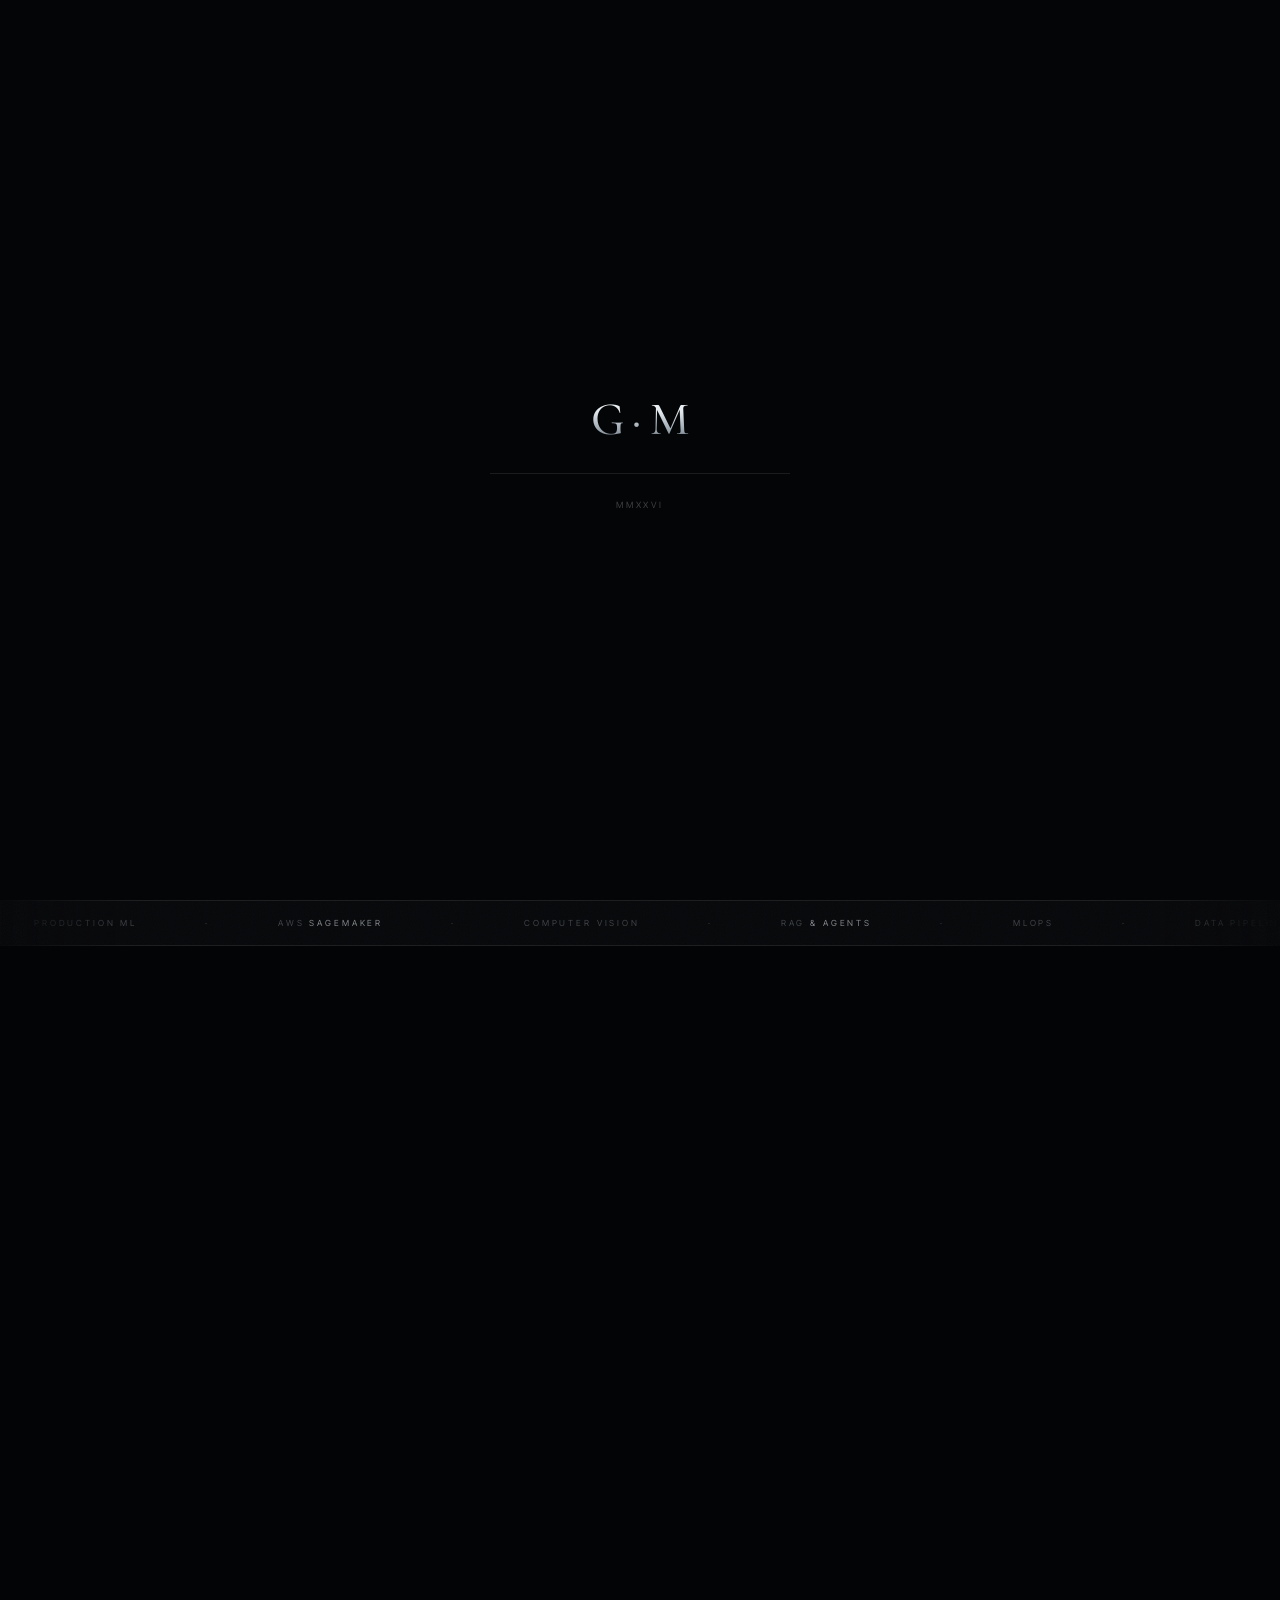
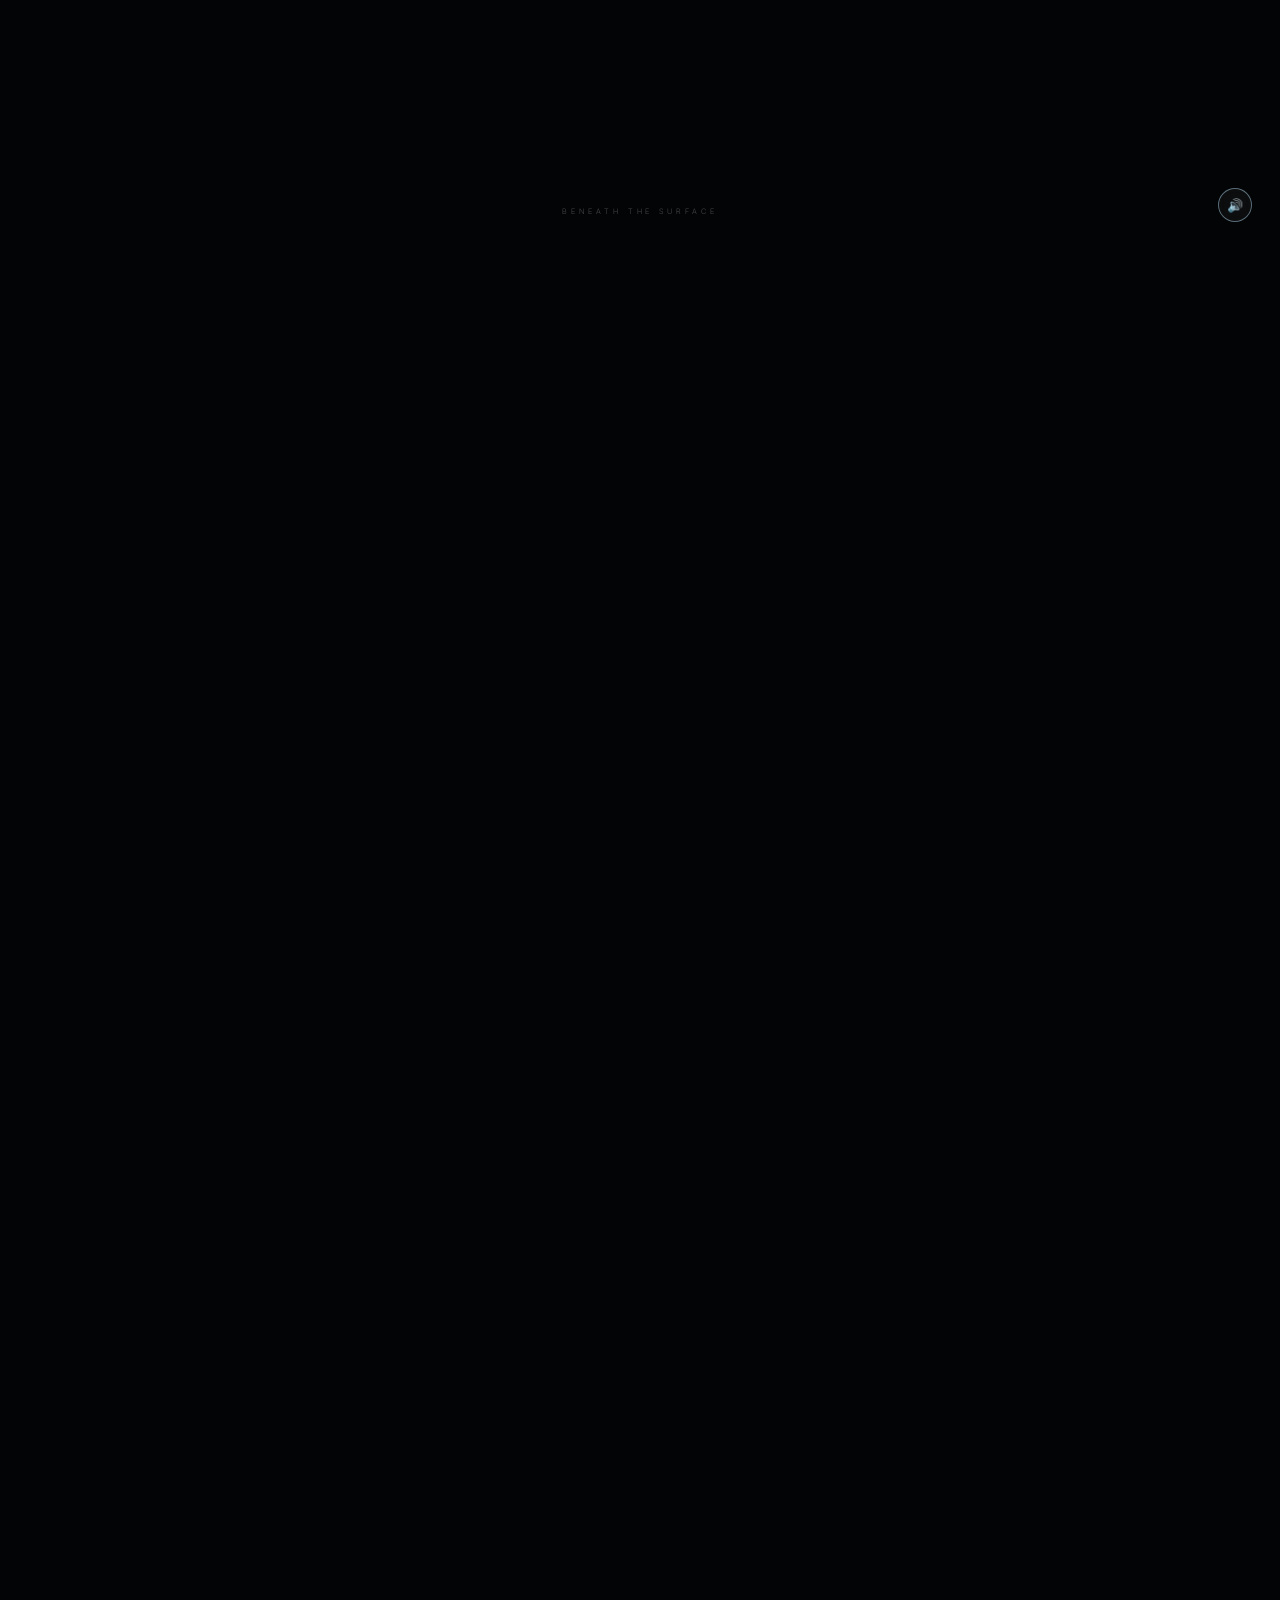
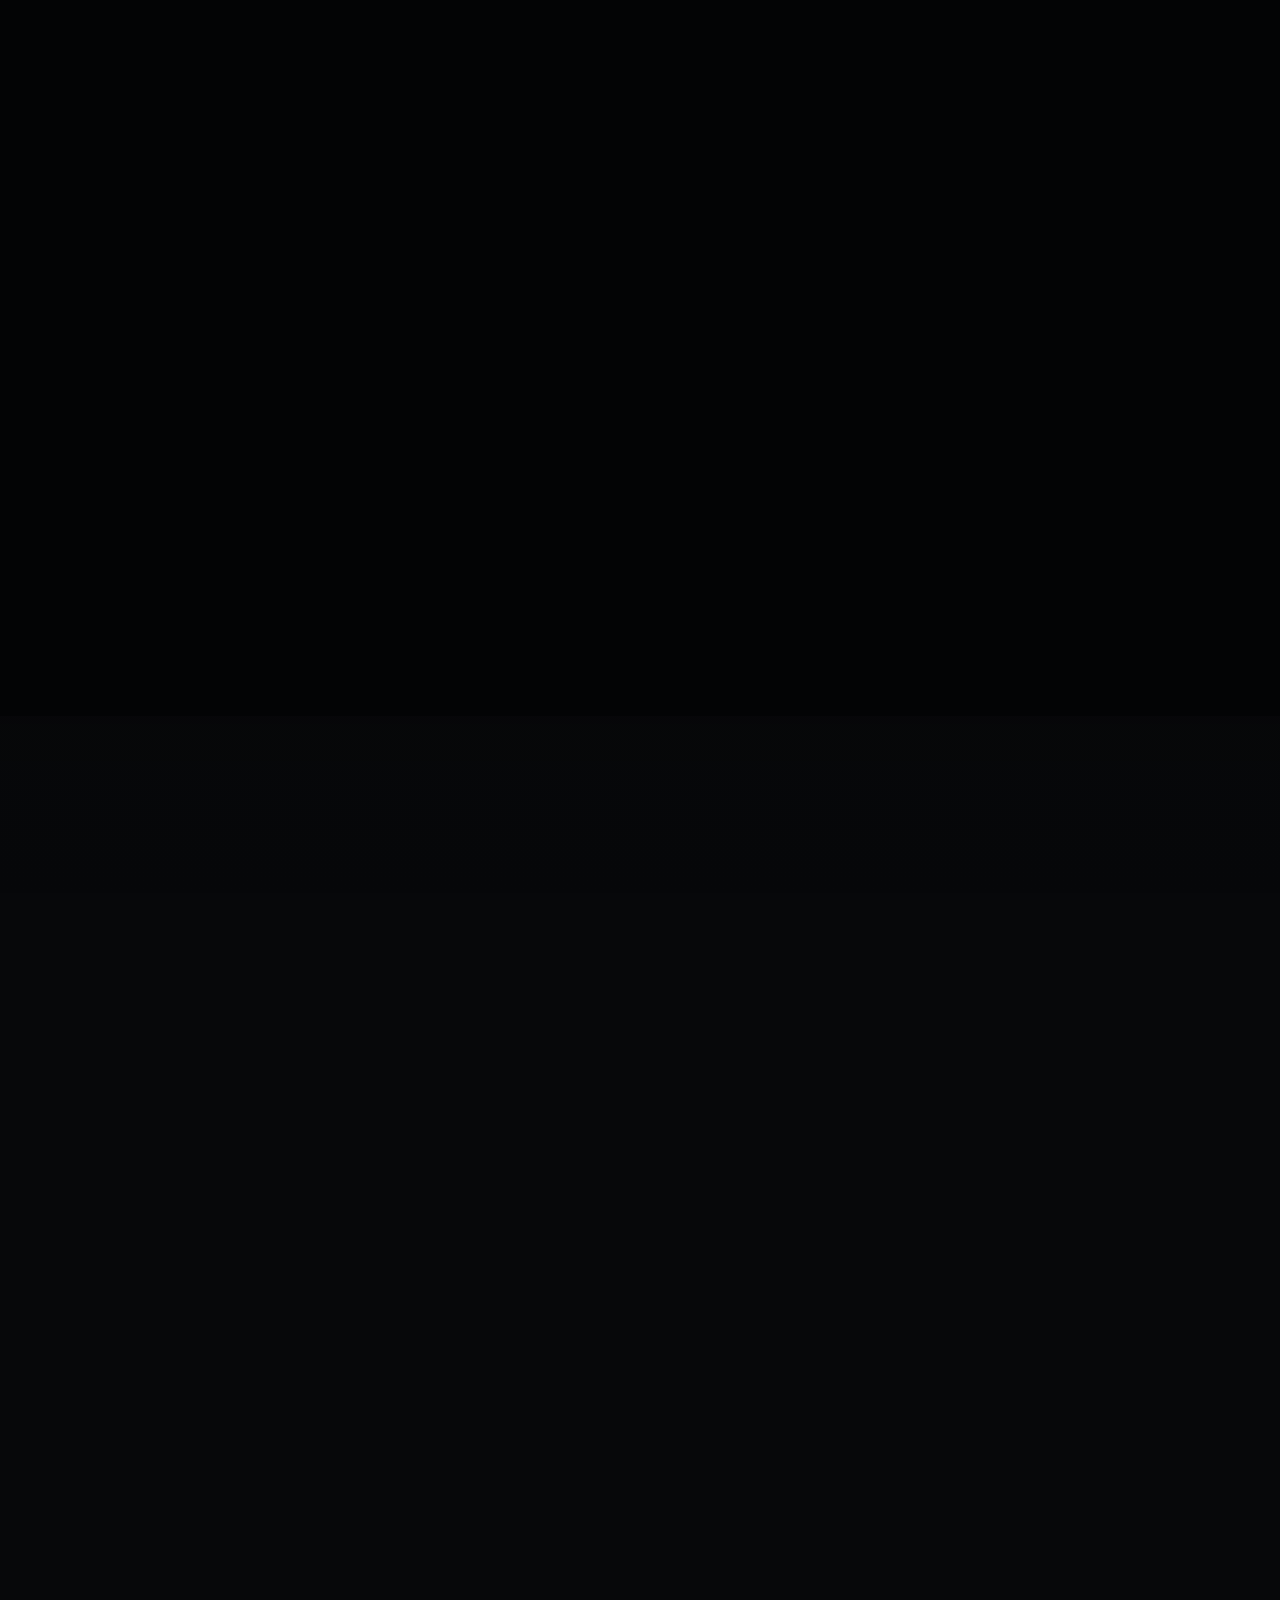
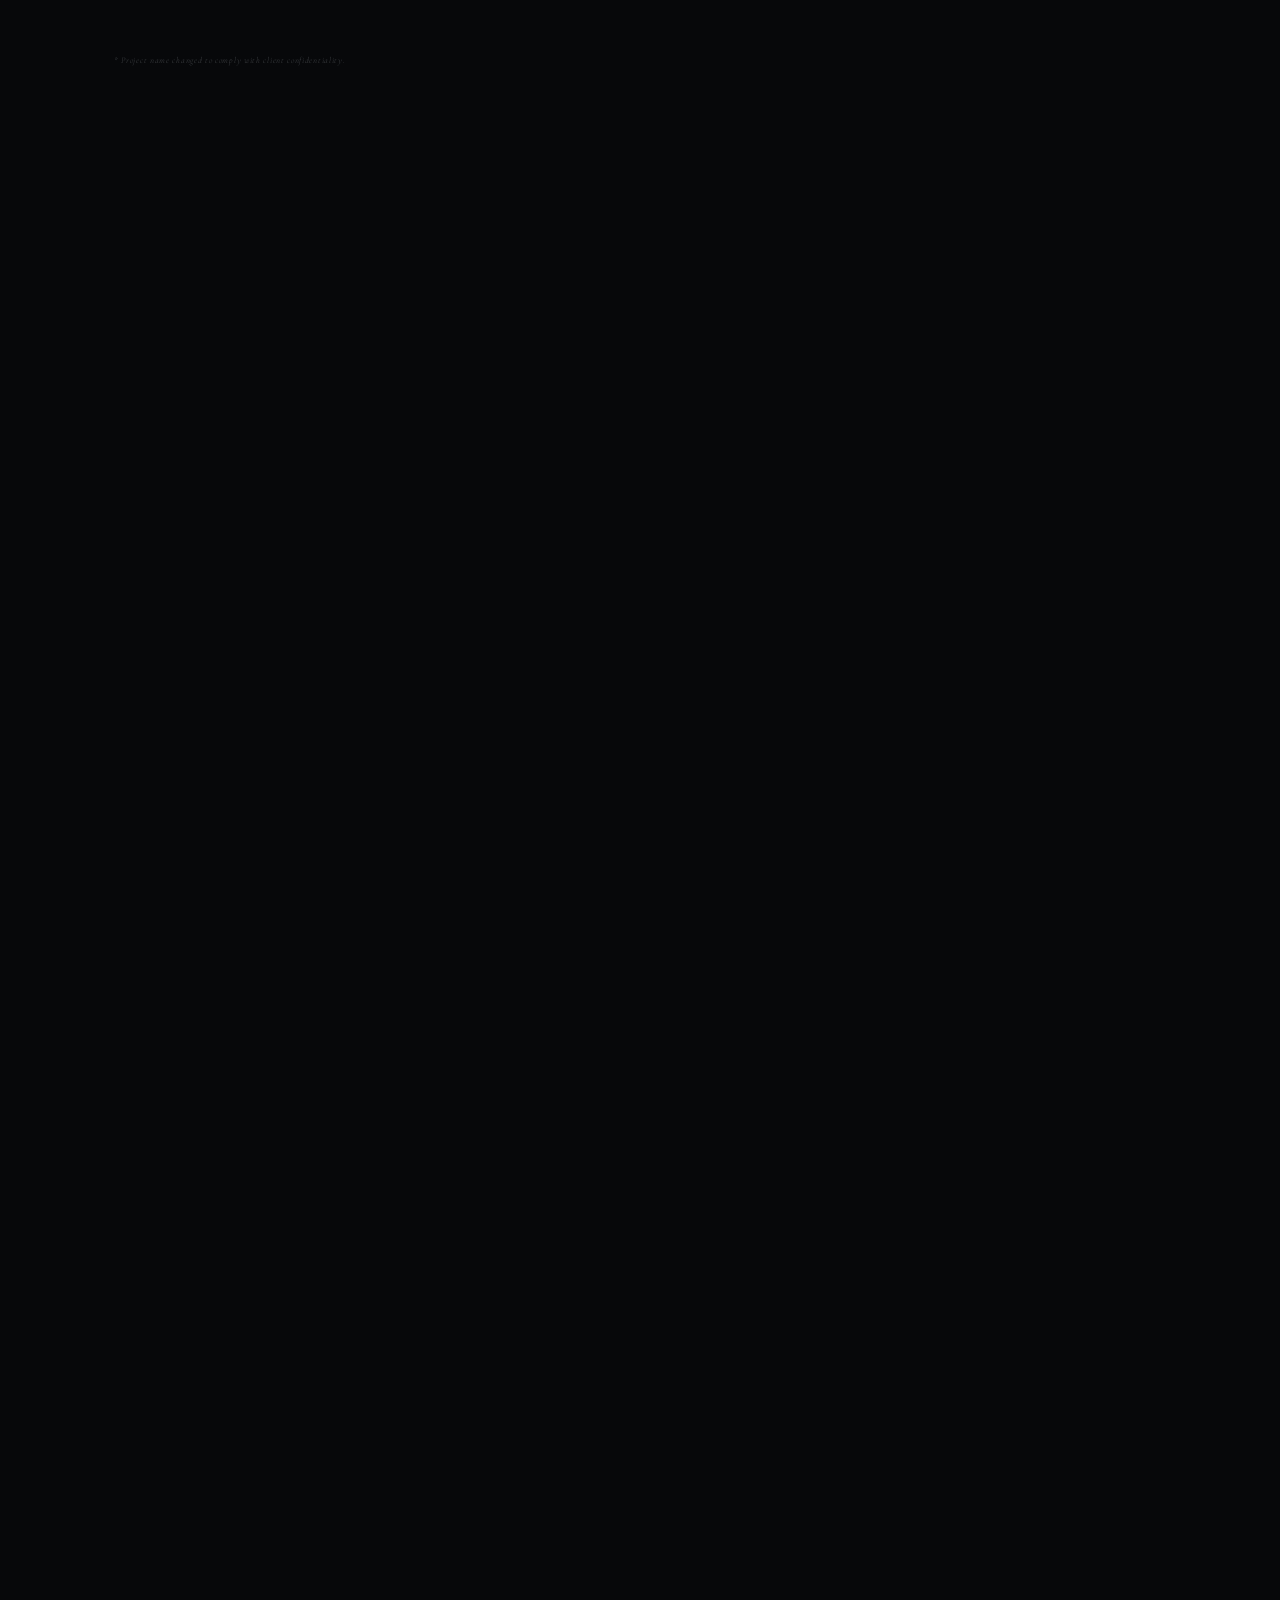
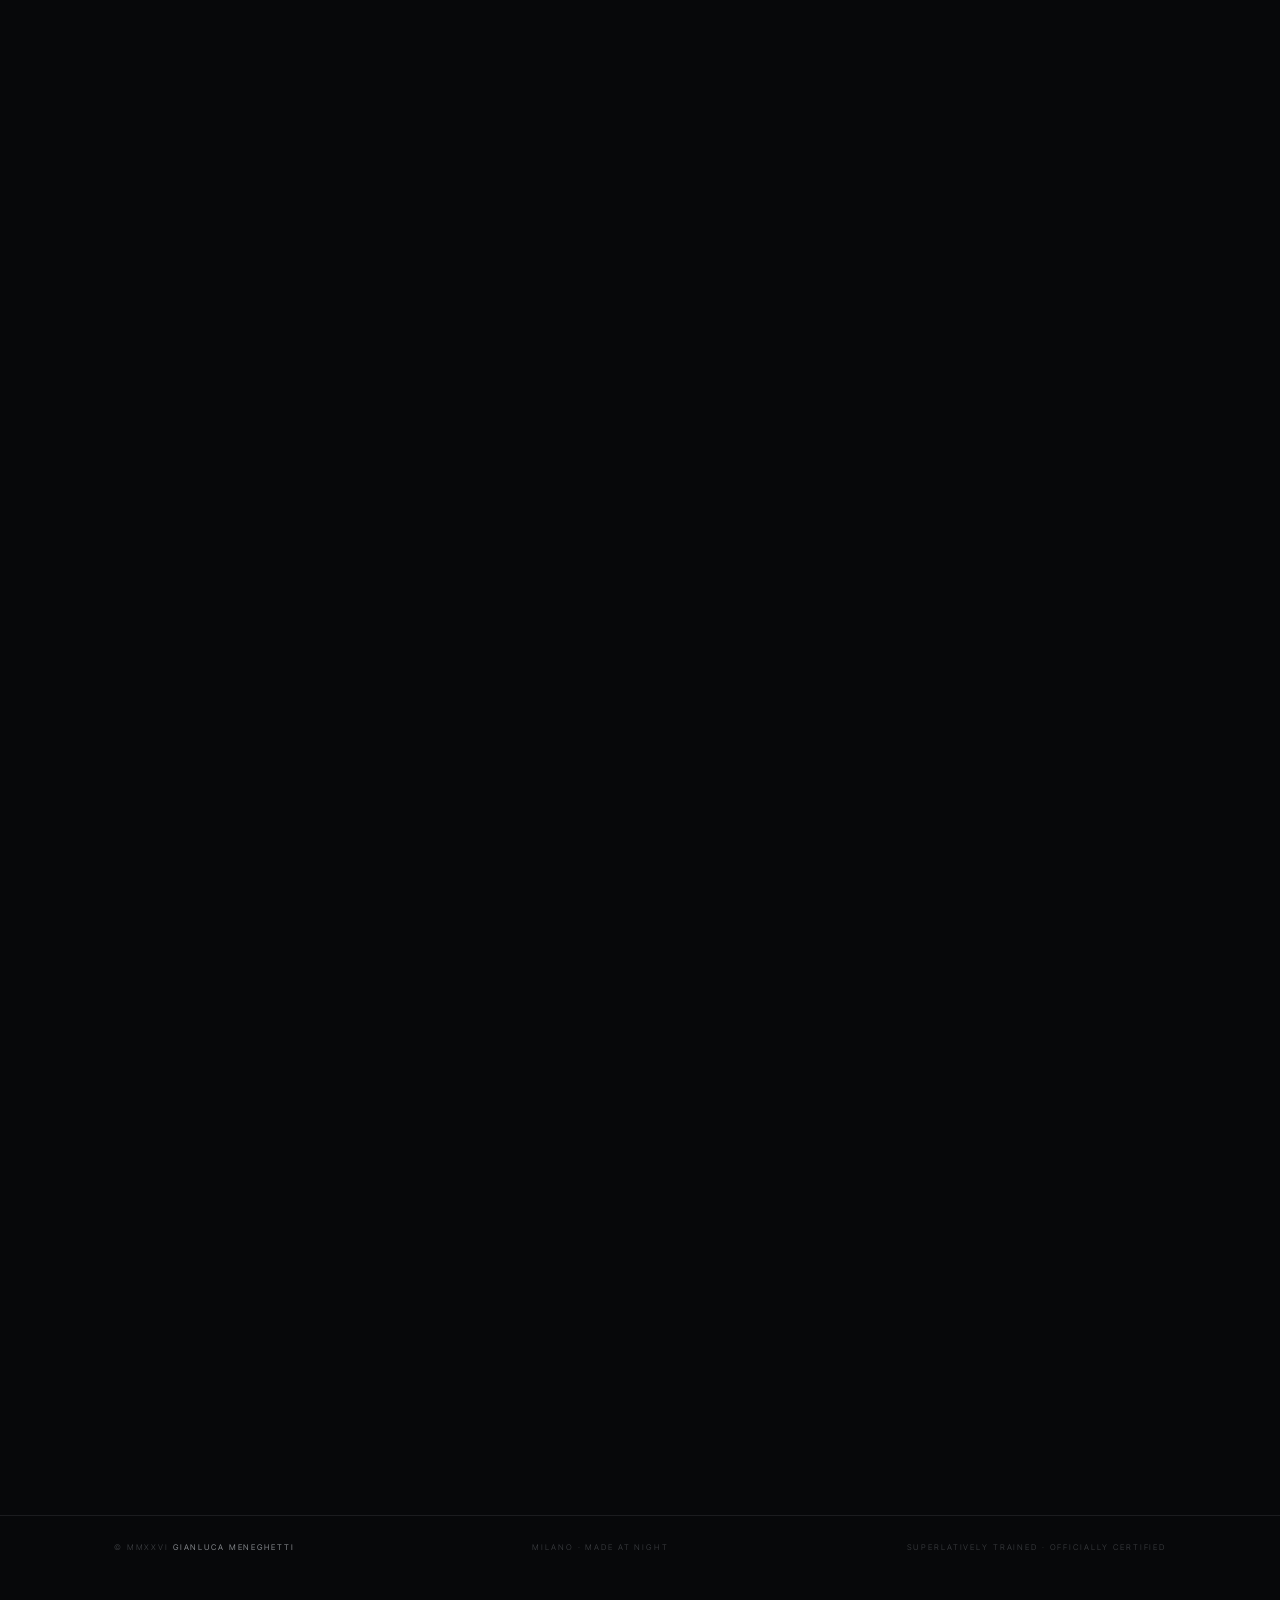
==== index.html @ 36a7de06 "Vault/watch: stop forcing full-reveal + no-drag under reduced-motion Root cause of the frozen watch:" ====
<!DOCTYPE html>
<html lang="en">
<head>
<meta charset="UTF-8">
<meta name="viewport" content="width=device-width, initial-scale=1.0">
<title>Gianluca Meneghetti · ML Engineer</title>
<meta name="description" content="Gianluca Meneghetti · Machine Learning Engineer, Milano. Production ML systems, MLOps, AWS. Driven by hard problems.">
<meta property="og:title" content="Gianluca Meneghetti · ML Engineer">
<meta property="og:description" content="Production ML systems, end-to-end. Driven by hard problems.">
<meta property="og:type" content="website">
<meta property="og:image" content="hero-alps.jpg">
<meta name="theme-color" content="#07080a">
<link rel="icon" href="data:image/svg+xml,%3Csvg xmlns='http://www.w3.org/2000/svg' viewBox='0 0 64 64'%3E%3Crect width='64' height='64' rx='14' fill='%2307080a'/%3E%3Ctext x='32' y='43' font-family='Georgia,serif' font-size='27' font-weight='600' fill='%23dfe6ec' text-anchor='middle'%3EGM%3C/text%3E%3C/svg%3E">
<link rel="preload" as="image" href="hero-alps.jpg">
<link rel="preconnect" href="https://fonts.googleapis.com">
<link rel="preconnect" href="https://fonts.gstatic.com" crossorigin>
<link href="https://fonts.googleapis.com/css2?family=Cormorant+Garamond:ital,wght@0,400;0,500;0,600;1,400;1,500&family=Marcellus&family=Inter+Tight:wght@200;300;400;500&display=swap" rel="stylesheet">
<style>
  /* ============================================================
     G·M · v5 WAYNE · private-catalogue monochrome
     black · grey ceramic · steel (the GRNR palette)
  ============================================================ */
  :root{
    --bg:#07080a;
    --ink:#040506;
    --text:#eef1f3;
    --dim:rgba(226,232,238,.56);
    --faint:rgba(226,232,238,.26);
    --gmt:#c6d0d8;                        /* polished steel · the one accent */
    --border:rgba(226,234,240,.09);
    --border-hi:rgba(226,234,240,.22);
    --glass:rgba(13,15,18,.5);
    --serif:'Cormorant Garamond',Georgia,serif;
    --disp:'Marcellus','Cormorant Garamond',Georgia,serif;
    --sans:'Inter Tight','Inter',system-ui,sans-serif;
    --ease:cubic-bezier(.16,1,.3,1);
  }
  *{margin:0;padding:0;box-sizing:border-box;}
  html{scroll-behavior:smooth;font-size:clamp(15px,1.04vw,17px);
    scrollbar-color:#1e2228 #07080a;scrollbar-width:thin;}
  ::-webkit-scrollbar{width:10px;}
  ::-webkit-scrollbar-track{background:#07080a;}
  ::-webkit-scrollbar-thumb{background:#1e2228;border-radius:5px;border:2px solid #07080a;}
  ::-webkit-scrollbar-thumb:hover{background:#2c333b;}
  html,body{background:var(--bg);color:var(--text);}
  body{font-family:var(--sans);font-weight:300;overflow-x:hidden;-webkit-font-smoothing:antialiased;}
  ::selection{background:rgba(198,208,216,.82);color:#05070a;}
  a{color:inherit;}
  img{max-width:100%;}

  /* engraved steel text · the signature finish */
  .steel{background:linear-gradient(180deg,#ffffff 0%,#dfe6ec 38%,#88939d 78%,#c6d0d8 100%);
    -webkit-background-clip:text;background-clip:text;color:transparent;}

  .lbl{font-size:.58rem;font-weight:400;letter-spacing:.32em;text-transform:uppercase;}

  /* ---------- fixed atmosphere ---------- */
  #vignette{position:fixed;inset:0;z-index:1;pointer-events:none;
    background:radial-gradient(ellipse at 50% 36%, transparent 52%, rgba(0,1,2,.55) 100%);}
  #grain{position:fixed;inset:-50%;width:200%;height:200%;z-index:2;pointer-events:none;opacity:.032;
    background-image:url("data:image/svg+xml,%3Csvg xmlns='http://www.w3.org/2000/svg' width='128' height='128'%3E%3Cfilter id='n'%3E%3CfeTurbulence type='fractalNoise' baseFrequency='0.9' numOctaves='2'/%3E%3C/filter%3E%3Crect width='128' height='128' filter='url(%23n)'/%3E%3C/svg%3E");
    animation:grain 900ms steps(3) infinite;}
  @keyframes grain{0%{transform:translate(0,0)}33%{transform:translate(-2%,1%)}66%{transform:translate(1%,-2%)}100%{transform:translate(0,0)}}
  main{position:relative;z-index:3;}

  /* ---------- loader ---------- */
  #loader{position:fixed;inset:0;z-index:100;background:var(--ink);display:flex;flex-direction:column;
    align-items:center;justify-content:center;gap:26px;transition:opacity 1.1s ease,visibility 1.1s;}
  #loader.done{opacity:0;visibility:hidden;}
  #loader .mono{font-family:var(--serif);font-weight:500;font-size:3.1rem;letter-spacing:.18em;text-indent:.18em;}
  #loader .bar{width:min(300px,58vw);height:1px;background:rgba(226,234,240,.1);}
  #loader .bar i{display:block;height:100%;width:0%;background:linear-gradient(90deg,#fff,#88939d);transition:width .12s linear;}
  #loader .sub{color:var(--faint);}

  /* ---------- progress hairline · minute-track like a bezel ---------- */
  #prog-rail{position:fixed;top:0;left:0;right:0;height:2px;z-index:60;background:rgba(255,255,255,.045);}
  #prog{position:absolute;top:0;left:0;height:100%;width:0%;
    background:linear-gradient(90deg,#fff,#98a4ae);}
  #prog-ticks{position:absolute;inset:0;pointer-events:none;}
  #prog-ticks i{position:absolute;top:0;width:1px;height:6px;background:rgba(226,234,240,.4);}
  #prog-hit{position:fixed;top:0;left:0;right:0;height:14px;z-index:61;cursor:pointer;}
  #prog-tip{position:fixed;top:12px;left:0;transform:translateX(-50%);z-index:61;
    font-size:.5rem;letter-spacing:.2em;text-transform:uppercase;color:var(--dim);
    background:rgba(6,7,9,.9);border:1px solid var(--border-hi);padding:5px 10px;
    pointer-events:none;opacity:0;white-space:nowrap;transition:opacity .2s;}
  #prog-tip.show{opacity:1;}

  /* ---------- nav ---------- */
  nav{position:fixed;top:0;left:0;right:0;z-index:50;display:flex;align-items:center;justify-content:space-between;
    padding:22px clamp(20px,4vw,56px);transition:background .4s,backdrop-filter .4s,border-color .4s;
    border-bottom:1px solid transparent;}
  nav.scrolled{background:rgba(6,7,9,.6);backdrop-filter:blur(18px);-webkit-backdrop-filter:blur(18px);
    border-bottom-color:var(--border);}
  .nav-logo{font-family:var(--serif);font-size:1.05rem;font-weight:600;letter-spacing:.3em;
    text-decoration:none;text-transform:uppercase;}
  .nav-links{display:flex;gap:26px;list-style:none;}
  .nav-links a{font-size:.56rem;font-weight:400;letter-spacing:.26em;text-transform:uppercase;
    text-decoration:none;color:var(--dim);padding-bottom:4px;
    background:linear-gradient(#e9eef2,#e9eef2) left bottom/0 1px no-repeat;
    transition:color .3s,background-size .45s var(--ease);}
  .nav-links a:hover{color:#fff;background-size:100% 1px;}
  .nav-time{font-size:.56rem;letter-spacing:.26em;color:var(--faint);text-transform:uppercase;}
  @media(max-width:960px){.nav-links{display:none;}}

  /* ---------- shared scaffold ---------- */
  section{position:relative;padding:clamp(100px,15vh,180px) 0;}
  .wrap{max-width:1180px;margin:0 auto;padding:0 clamp(22px,5vw,64px);}
  .kicker{font-size:.56rem;font-weight:400;letter-spacing:.38em;text-transform:uppercase;color:var(--dim);
    margin-bottom:24px;display:flex;align-items:center;gap:14px;}
  .kicker::before{content:'';width:36px;height:1px;background:linear-gradient(90deg,#c6d0d8,transparent);
    transform:scaleX(0);transform-origin:left;transition:transform 1s var(--ease) .1s;}
  .kicker.in::before{transform:scaleX(1);}
  .kicker .rn{color:var(--faint);letter-spacing:.2em;}
  h1,h2,h3{font-family:var(--disp);font-weight:400;letter-spacing:.015em;line-height:1.05;}
  .stitle{font-size:clamp(2.5rem,5.8vw,4.9rem);max-width:20ch;line-height:1.02;}
  .stitle em{font-family:var(--serif);font-style:italic;font-weight:500;letter-spacing:0;}
  .hr{height:1px;background:linear-gradient(90deg,transparent,var(--border-hi),transparent);border:none;
    position:relative;transform:scaleX(0);transition:transform 1.3s var(--ease);}
  .hr.in{transform:scaleX(1);}
  .hr::after{content:'';position:absolute;top:50%;left:50%;width:5px;height:5px;
    transform:translate(-50%,-50%) rotate(45deg) scale(0);background:var(--gmt);
    box-shadow:0 0 12px rgba(198,208,216,.55);transition:transform .6s var(--ease) .85s;}
  .hr.in::after{transform:translate(-50%,-50%) rotate(45deg) scale(1);}

  /* reveal · soft focus-in: rises, sharpens, fades — never a plain slide */
  .rv{opacity:0;transform:translateY(30px);filter:blur(7px);
    transition:opacity 1.25s var(--ease),transform 1.25s var(--ease),filter 1.25s var(--ease);}
  .rv.in{opacity:1;transform:none;filter:none;}
  .d1{transition-delay:.08s}.d2{transition-delay:.16s}.d3{transition-delay:.24s}.d4{transition-delay:.32s}

  /* chambers · past the descent every section is a dark room of the cave;
     the lantern's circle dilates open as you enter, the dark closes behind you */
  @property --hole{syntax:'<percentage>';initial-value:8%;inherits:false;}
  .chamber{position:relative;}
  .chamber::after{content:'';position:absolute;inset:0;pointer-events:none;z-index:6;
    --hole:8%;
    background:radial-gradient(ellipse at 50% 34%,transparent var(--hole),rgba(3,4,5,.97) calc(var(--hole) + 52%));
    opacity:1;
    transition:--hole 2.4s var(--ease),opacity 1.6s var(--ease) 1s;}
  .chamber.lit::after{--hole:85%;opacity:0;transition:--hole 2.4s var(--ease),opacity 1.6s var(--ease) .9s;}
  @media(prefers-reduced-motion:reduce){.chamber::after{display:none;}}

  /* ---------- HERO · masthead ---------- */
  #hero{height:100svh;min-height:660px;padding:0;overflow:hidden;display:flex;
    align-items:flex-end;justify-content:center;}
  #hero .photo{position:absolute;inset:0;}
  #hero .photo img{width:100%;height:100%;object-fit:cover;object-position:50% 30%;
    filter:grayscale(1) contrast(1.3) brightness(.62);transform:scale(1.06);will-change:transform;}
  #hero .photo::after{content:'';position:absolute;inset:0;
    background:linear-gradient(180deg,rgba(4,5,6,.72) 0%,rgba(4,5,6,.1) 34%,rgba(4,5,6,.22) 60%,rgba(4,5,6,.97) 100%),
               radial-gradient(ellipse 100% 76% at 50% 40%, transparent 42%, rgba(3,4,5,.6) 100%);}
  #hero .mast{position:relative;text-align:center;padding:0 20px clamp(64px,10vh,120px);max-width:100%;}
  .hero-kick{font-size:.6rem;letter-spacing:.5em;text-transform:uppercase;color:rgba(238,243,246,.72);
    margin-bottom:clamp(18px,3vh,30px);}
  .hero-name{font-family:var(--disp);font-size:clamp(2.7rem,9.6vw,9.2rem);line-height:.95;font-weight:400;
    white-space:nowrap;text-transform:uppercase;letter-spacing:.07em;text-indent:.07em;
    animation:nameIn 2.2s var(--ease) .35s both;}
  .hero-rule{width:min(320px,50vw);height:1px;margin:clamp(20px,3.4vh,34px) auto;
    background:linear-gradient(90deg,transparent,#c6d0d8,transparent);}
  .hero-tag{display:flex;flex-direction:column;align-items:center;gap:8px;}
  .hero-tag-name{font-family:var(--disp);font-size:clamp(1.3rem,2.6vw,1.9rem);font-weight:400;
    letter-spacing:.06em;color:#fff;text-shadow:0 4px 30px rgba(0,0,0,.6);}
  .hero-tag-line{font-family:var(--serif);font-style:italic;font-size:clamp(.85rem,1.4vw,1.05rem);
    color:var(--dim);}
  .hero-meta{display:flex;gap:clamp(20px,4vw,46px);margin-top:clamp(22px,3.6vh,38px);justify-content:center;flex-wrap:wrap;}
  .hero-meta span{font-size:.55rem;font-weight:400;letter-spacing:.26em;text-transform:uppercase;color:var(--dim);}
  .hero-meta b{color:var(--text);font-weight:400;}
  #hero .hint{position:absolute;left:50%;bottom:16px;transform:translateX(-50%);
    display:flex;flex-direction:column;align-items:center;gap:8px;color:var(--faint);
    font-size:.5rem;letter-spacing:.4em;text-transform:uppercase;}
  #hero .hint i{width:1px;height:30px;background:linear-gradient(to bottom,#c6d0d8,transparent);
    animation:drop 2s ease-in-out infinite;display:block;}
  #hero .hero-note{position:absolute;right:clamp(24px,4.5vw,64px);bottom:18px;
    font-size:.5rem;letter-spacing:.28em;text-transform:uppercase;font-style:italic;color:var(--faint);}
  @media(max-width:760px){#hero .hero-note{display:none;}}
  @keyframes drop{0%{transform:scaleY(0);transform-origin:top}45%{transform:scaleY(1);transform-origin:top}55%{transform:scaleY(1);transform-origin:bottom}100%{transform:scaleY(0);transform-origin:bottom}}

  /* ---------- marquee ---------- */
  #strip{padding:0;border-top:1px solid var(--border);border-bottom:1px solid var(--border);
    overflow:hidden;background:rgba(10,12,15,.45);
    mask-image:linear-gradient(90deg,transparent,#000 10%,#000 90%,transparent);
    -webkit-mask-image:linear-gradient(90deg,transparent,#000 10%,#000 90%,transparent);}
  .marq{display:flex;width:max-content;animation:marq 38s linear infinite;padding:17px 0;}
  .marq span{font-size:.56rem;font-weight:400;letter-spacing:.34em;text-transform:uppercase;
    color:var(--faint);padding:0 34px;white-space:nowrap;}
  .marq span b{color:var(--dim);font-weight:400;}
  @keyframes marq{to{transform:translateX(-50%);}}

  /* ---------- THE PIECE · 3D bezel showcase ---------- */
  #piece{padding-bottom:clamp(70px,10vh,120px);}
  /* the vault · the tunnel opens into the batcave's inner chamber:
     pinned viewport, total dark, a cone of light finds the piece — scrubbed by scroll */
  #piece{position:relative;}
  .vault-track{height:180vh;}
  @media(max-width:760px){.vault-track{height:150vh;}}
  .vault-pin{position:sticky;top:0;height:100vh;overflow:hidden;background:#030405;}
  #bezel-stage{position:absolute;inset:0;touch-action:pan-y;}
  #bezel{width:100%;height:100%;display:block;}
  .vault-spot{position:absolute;inset:0;pointer-events:none;
    background:radial-gradient(circle at 50% 50%,rgba(3,4,5,0) calc(var(--spot,0%)*.55),rgba(3,4,5,.985) var(--spot,0%));}
  .vault-cap{position:absolute;left:0;right:0;bottom:clamp(28px,7vh,72px);text-align:center;
    opacity:0;transform:translateY(26px);will-change:opacity,transform;pointer-events:none;}
  #piece .kicker{justify-content:center;}
  #piece .stitle{margin:0 auto;}
  .b-note{position:absolute;font-size:.52rem;letter-spacing:.28em;text-transform:uppercase;color:var(--faint);
    display:flex;align-items:center;gap:12px;}
  .b-note i{display:block;width:44px;height:1px;background:linear-gradient(90deg,var(--border-hi),transparent);}
  .b-note.tl{top:8%;left:4%;}
  .b-note.br{bottom:10%;right:4%;flex-direction:row-reverse;}
  .b-note.br i{background:linear-gradient(90deg,transparent,var(--border-hi));}
  .b-note b{color:var(--dim);font-weight:400;}
  @media(max-width:700px){.b-note{display:none;}}
  .b-caption{text-align:center;font-size:.55rem;letter-spacing:.44em;text-transform:uppercase;color:var(--dim);margin-top:6px;}
  .b-caption b{color:var(--text);font-weight:400;}
  .specsheet{display:grid;grid-template-columns:repeat(4,1fr);gap:1px;background:var(--border);
    border:1px solid var(--border);margin-top:clamp(34px,6vh,60px);}
  .spec{background:var(--glass);backdrop-filter:blur(12px);-webkit-backdrop-filter:blur(12px);
    padding:clamp(18px,2.2vw,30px);text-align:center;position:relative;overflow:hidden;transition:background .4s;}
  .spec::before{content:'';position:absolute;top:0;left:0;right:0;height:1px;
    background:linear-gradient(90deg,transparent,var(--gmt),transparent);opacity:0;transition:opacity .5s;}
  .spec:hover{background:rgba(20,24,28,.6);}
  .spec:hover::before{opacity:.65;}
  .spec .k{font-size:.5rem;letter-spacing:.3em;text-transform:uppercase;color:var(--faint);}
  .spec .v{font-family:var(--disp);font-size:clamp(1.25rem,2.1vw,1.7rem);font-weight:400;margin-top:10px;letter-spacing:.03em;}
  .spec .s{font-size:.52rem;letter-spacing:.18em;text-transform:uppercase;color:var(--dim);margin-top:8px;line-height:1.8;}
  @media(max-width:860px){.specsheet{grid-template-columns:1fr 1fr;}}

  /* ---------- ABOUT ---------- */
  #about .grid{display:grid;grid-template-columns:1.15fr .9fr;gap:clamp(36px,6vw,90px);align-items:start;}
  #about p.lead{font-size:clamp(.95rem,1.4vw,1.1rem);line-height:2;color:var(--dim);margin-top:28px;max-width:56ch;}
  #about p.lead strong{color:#fff;font-weight:400;}
  #about p.lead .drop{font-family:var(--serif);font-size:3.1em;float:left;line-height:.82;margin:6px 12px 0 0;}
  .certs{display:flex;gap:20px;margin-top:30px;align-items:center;}
  .cb{display:inline-flex;border-radius:6px;overflow:hidden;}
  .cb img{height:54px;width:auto;display:block;}
  .certs .cl{font-size:.52rem;letter-spacing:.22em;text-transform:uppercase;color:var(--faint);line-height:1.9;}
  .stats{display:grid;grid-template-columns:1fr 1fr;gap:1px;background:var(--border);border:1px solid var(--border);}
  .stat{background:var(--glass);backdrop-filter:blur(12px);-webkit-backdrop-filter:blur(12px);padding:clamp(18px,2.2vw,30px);
    position:relative;overflow:hidden;transition:background .4s;}
  .stat::before{content:'';position:absolute;top:0;left:0;right:0;height:1px;
    background:linear-gradient(90deg,transparent,var(--gmt),transparent);opacity:0;transition:opacity .5s;}
  .stat:hover{background:rgba(20,24,28,.6);}
  .stat:hover::before{opacity:.65;}
  .stat .n{font-family:var(--disp);font-size:clamp(1.9rem,3.2vw,2.8rem);font-weight:400;line-height:1;letter-spacing:.02em;}
  .stat .l{font-size:.52rem;letter-spacing:.2em;text-transform:uppercase;color:var(--faint);margin-top:10px;line-height:1.7;}
  @media(max-width:860px){#about .grid{grid-template-columns:1fr;}}

  /* ---------- SPECIFICATIONS · skills sheet ---------- */
  .sheet{margin-top:52px;border-top:1px solid var(--border);}
  .srow{display:grid;grid-template-columns:220px 1fr;gap:clamp(16px,4vw,60px);align-items:baseline;
    padding:clamp(18px,2.6vh,26px) 4px clamp(18px,2.6vh,26px) 16px;border-bottom:1px solid var(--border);transition:background .35s;
    position:relative;overflow:hidden;}
  .srow::after{content:'';position:absolute;left:0;top:0;bottom:0;width:2px;background:var(--gmt);
    transform:scaleY(0);transform-origin:center;transition:transform .5s var(--ease);}
  .srow:hover{background:rgba(16,19,23,.5);}
  .srow:hover::after{transform:scaleY(1);}
  .srow .sk-k{font-family:var(--disp);font-size:1.1rem;font-weight:400;letter-spacing:.04em;display:flex;align-items:center;gap:12px;}
  .srow .sk-k::before{content:'';width:5px;height:5px;border-radius:50%;background:var(--gmt);
    box-shadow:0 0 10px rgba(198,208,216,.8);opacity:0;transition:opacity .35s;}
  .srow:hover .sk-k::before{opacity:1;}
  .srow .sk-v{font-size:.62rem;font-weight:300;letter-spacing:.16em;line-height:2.1;color:var(--dim);text-transform:uppercase;}
  @media(max-width:700px){.srow{grid-template-columns:1fr;gap:8px;}}

  /* ---------- THE COLLECTION · projects ---------- */
  .coll{margin-top:52px;border-top:1px solid var(--border);}
  .ref{display:grid;grid-template-columns:90px 1fr 240px;gap:clamp(18px,3.4vw,54px);
    padding:clamp(30px,4.6vh,48px) 4px clamp(30px,4.6vh,48px) 16px;border-bottom:1px solid var(--border);position:relative;
    transition:background .4s;overflow:hidden;}
  .ref::after{content:'';position:absolute;left:0;top:0;bottom:0;width:2px;background:var(--gmt);
    transform:scaleY(0);transform-origin:center;transition:transform .5s var(--ease);}
  .ref:hover{background:rgba(16,19,23,.5);}
  .ref:hover::after{transform:scaleY(1);}
  .ref .num{font-family:var(--disp);font-size:clamp(1.5rem,2.4vw,2.1rem);font-weight:400;color:var(--faint);
    line-height:1;transition:color .4s;}
  .ref:hover .num{color:var(--dim);}
  .ref h3{font-size:clamp(1.5rem,2.6vw,2.2rem);}
  .ref .meta{font-size:.52rem;letter-spacing:.26em;text-transform:uppercase;color:var(--faint);margin-top:8px;
    display:flex;gap:20px;flex-wrap:wrap;}
  .ref p{font-size:.8rem;line-height:1.85;color:var(--dim);margin-top:14px;max-width:58ch;}
  .ref p b{color:#fff;font-weight:400;}
  .ref .tags{display:flex;flex-wrap:wrap;gap:6px;margin-top:16px;}
  .ref .tags span{font-size:.5rem;letter-spacing:.14em;color:var(--dim);text-transform:uppercase;
    border:1px solid var(--border);padding:4px 9px;}
  .ref a.link{font-size:.56rem;letter-spacing:.2em;color:var(--text);text-decoration:none;text-transform:uppercase;
    border-bottom:1px solid var(--border-hi);padding-bottom:2px;transition:color .3s,border-color .3s;
    display:inline-block;margin-top:16px;}
  .ref a.link:hover{color:var(--gmt);border-color:var(--gmt);}
  .ref .side{display:flex;flex-direction:column;gap:10px;}
  .ref h3 .fn{font-size:.55em;color:var(--faint);vertical-align:super;margin-left:2px;font-family:var(--sans);}
  .coll-fn{font-size:.58rem;letter-spacing:.08em;color:var(--faint);margin-top:28px;font-style:italic;
    font-family:var(--serif);}
  .pcanvas{width:100%;height:120px;display:block;border:1px solid var(--border);
    background:linear-gradient(160deg,rgba(14,17,21,.6),rgba(6,8,10,.35));}
  @media(max-width:860px){.ref{grid-template-columns:1fr;gap:14px;}
    .ref .num{font-size:1.4rem;}.ref .side{max-width:340px;}}

  /* ---------- PROVENANCE ---------- */
  #prov .cols{display:grid;grid-template-columns:1fr 1fr;gap:clamp(30px,5vw,70px);margin-top:52px;}
  .colhead{font-family:var(--disp);font-size:1rem;font-weight:400;letter-spacing:.14em;
    text-transform:uppercase;color:var(--text);margin-bottom:24px;}
  .xp{border-left:1px solid var(--border);padding-left:clamp(18px,2.2vw,28px);position:relative;margin-bottom:30px;}
  .xp::before{content:'';position:absolute;left:-3px;top:7px;width:5px;height:5px;border-radius:50%;
    background:#dfe6ec;box-shadow:0 0 10px rgba(223,230,236,.8);}
  .xp .when{font-size:.64rem;letter-spacing:.22em;color:var(--dim);text-transform:uppercase;}
  .xp .role{font-family:var(--serif);font-size:1.45rem;font-weight:500;margin-top:8px;}
  .xp .org{font-size:.7rem;color:var(--dim);margin-top:5px;letter-spacing:.14em;text-transform:uppercase;}
  .xp .desc{font-size:.84rem;color:var(--dim);line-height:1.85;margin-top:12px;max-width:48ch;}
  @media(max-width:860px){#prov .cols{grid-template-columns:1fr;gap:10px;}}

  /* ---------- THE OTHER HOURS ---------- */
  #track-panel{position:relative;margin-top:52px;border:1px solid var(--border);
    background:rgba(6,8,10,.55);overflow:hidden;height:clamp(380px,58vh,560px);}
  #track{width:100%;height:100%;display:block;}
  #track-panel .tp-cap{position:absolute;left:22px;right:22px;bottom:18px;display:flex;gap:26px;flex-wrap:wrap;
    font-size:.52rem;letter-spacing:.26em;text-transform:uppercase;color:var(--dim);}
  #track-panel .tp-cap b{color:#fff;font-weight:400;}
  #track-panel .tp-live{position:absolute;right:22px;top:18px;display:flex;align-items:center;gap:8px;
    font-size:.52rem;letter-spacing:.26em;text-transform:uppercase;color:var(--dim);}
  #track-panel .tp-live i{width:6px;height:6px;border-radius:50%;background:var(--gmt);
    box-shadow:0 0 10px var(--gmt);animation:blink 1.6s steps(1) infinite;}
  @media(max-width:520px){#track-panel .tp-cap{gap:6px 16px;}
    #track-panel .tp-cap span:not(:first-child){display:none;}
    #track-panel .tp-live{font-size:.46rem;gap:6px;}}
  @keyframes blink{50%{opacity:0}}
  .beyond-row{display:grid;grid-template-columns:1.3fr .9fr;gap:clamp(18px,2.4vw,30px);margin-top:clamp(18px,2.4vw,30px);}
  .bgrid{display:grid;grid-template-columns:1fr 1fr;gap:1px;background:var(--border);border:1px solid var(--border);}
  .bcell{background:var(--glass);backdrop-filter:blur(12px);-webkit-backdrop-filter:blur(12px);padding:clamp(14px,1.8vw,22px);}
  .bcell .t{font-family:var(--serif);font-size:1.35rem;font-weight:500;}
  .bcell .s{font-size:.6rem;letter-spacing:.2em;color:var(--dim);text-transform:uppercase;margin-top:8px;}
  .bcell .d{font-size:.78rem;color:var(--faint);line-height:1.75;margin-top:11px;}
  .film .frame{border:1px solid var(--border);padding:6px;background:rgba(5,7,9,.5);height:100%;
    display:flex;flex-direction:column;}
  .film video{width:100%;flex:1;object-fit:cover;display:block;filter:grayscale(1) contrast(1.15) brightness(.85);
    min-height:220px;background:#0a0d10;}
  .film-cap{padding:12px 4px 6px;display:flex;justify-content:space-between;font-size:.52rem;
    letter-spacing:.26em;text-transform:uppercase;color:var(--dim);}
  .film-cap b{color:#fff;font-weight:400;}
  @media(max-width:860px){.beyond-row{grid-template-columns:1fr;}.bcell .d{display:none;}}

  /* ---------- CONTACT ---------- */
  #contact{padding-bottom:40px;}
  #contact .big{font-family:var(--disp);font-size:clamp(2.5rem,6.6vw,5.6rem);font-weight:400;line-height:1.08;letter-spacing:.01em;}
  #contact .big em{font-family:var(--serif);font-style:italic;font-weight:500;}
  .clinks{display:flex;gap:14px;margin-top:46px;flex-wrap:wrap;}
  .clink{font-size:.58rem;font-weight:400;letter-spacing:.26em;text-transform:uppercase;text-decoration:none;
    color:var(--text);border:1px solid var(--border-hi);padding:17px 32px;display:inline-flex;align-items:center;gap:10px;
    position:relative;overflow:hidden;z-index:1;transition:color .45s,border-color .45s;}
  .clink::before{content:'';position:absolute;inset:0;background:#e9eef2;transform:translateY(101%);
    transition:transform .5s var(--ease);z-index:-1;}
  .clink:hover{color:#0a0c0e;border-color:#e9eef2;}
  .clink:hover::before{transform:translateY(0);}
  .clink.primary{background:#e9eef2;color:#0a0c0e;border-color:#e9eef2;font-weight:500;}
  .clink.primary::before{background:#0a0c0e;}
  .clink.primary:hover{color:#e9eef2;}
  #gm-canvas{display:block;width:100%;height:230px;margin-top:70px;}
  footer{border-top:1px solid var(--border);padding:26px 0 34px;}
  .foot{display:flex;gap:28px;flex-wrap:wrap;justify-content:space-between;
    font-size:.52rem;letter-spacing:.24em;color:var(--faint);text-transform:uppercase;}
  .foot b{color:var(--dim);font-weight:400;}

  body.no-webgl .vault-track,body.no-webgl #track-panel,body.no-webgl #gm-canvas{display:none;}

  /* ============================================================
     SIGNATURE SYSTEM · cursor, guilloché
  ============================================================ */

  /* the descent · 3D cave flythrough, scroll-scrubbed */
  #cave{position:relative;height:230vh;padding:0;background:#030405;}
  .cave-sticky{position:sticky;top:0;height:100vh;overflow:hidden;}
  #cavecv{width:100%;height:100%;display:block;}
  .cave-lbl{position:absolute;bottom:30px;left:50%;transform:translateX(-50%);
    font-size:.5rem;letter-spacing:.52em;text-transform:uppercase;color:rgba(226,234,240,.3);white-space:nowrap;}
  .cave-fade{position:absolute;inset:0;background:#030405;opacity:0;pointer-events:none;}
  .cave-sound{position:absolute;bottom:24px;right:28px;width:34px;height:34px;border-radius:50%;
    border:1px solid rgba(226,234,240,.22);background:rgba(255,255,255,.04);color:rgba(226,234,240,.6);
    font-size:13px;cursor:pointer;display:flex;align-items:center;justify-content:center;
    backdrop-filter:blur(6px);transition:background .2s,border-color .2s,transform .2s;}
  .cave-sound:hover{background:rgba(255,255,255,.09);border-color:rgba(226,234,240,.4);}
  .cave-sound:active{transform:scale(.92);}
  .cave-sound[aria-pressed="true"]{color:#dfe9f2;border-color:rgba(159,194,214,.55);}
  @media(max-width:760px){#cave{height:180vh;}}
  body.no-webgl #cave{display:none;}
  /* the vault continues the cave's black · content below surfaces after the pin */
  #piece{background:linear-gradient(180deg,rgba(3,4,5,.9) 0%,rgba(3,4,5,.4) 60vh,transparent 120vh);padding-top:0;}

  /* guilloché · engine-turned engraving behind the piece */
  #guill{position:absolute;inset:0;width:100%;height:100%;opacity:.07;pointer-events:none;}
  #bezel{position:relative;z-index:1;}

  /* cursor · steel ring */
  #cursor{position:fixed;top:0;left:0;z-index:99;pointer-events:none;opacity:0;transition:opacity .4s;}
  #cursor.on{opacity:1;}
  #cursor i{display:block;width:30px;height:30px;border:1px solid rgba(238,243,246,.4);border-radius:50%;
    transform:translate(-50%,-50%);transition:width .35s var(--ease),height .35s var(--ease),background .35s,border-color .35s;}
  #cursor.big i{width:56px;height:56px;background:rgba(238,243,246,.05);border-color:rgba(238,243,246,.65);}
  @media(pointer:coarse){#cursor{display:none;}}

  /* hero furniture · coordinates */
  .geo{position:absolute;top:88px;font-size:.52rem;letter-spacing:.3em;color:rgba(238,243,246,.48);
    text-transform:uppercase;z-index:2;}
  .geo.l{left:clamp(30px,4.5vw,64px);}
  .geo.r{right:clamp(30px,4.5vw,64px);text-align:right;}
  @media(max-width:760px){.geo{display:none;}}
  @keyframes nameIn{from{opacity:0;letter-spacing:.3em;filter:blur(10px)}
    to{opacity:1;letter-spacing:.07em;filter:blur(0)}}
</style>
</head>
<body>
<div id="vignette"></div>
<div id="grain"></div>
<div id="prog-rail"><div id="prog"></div><div id="prog-ticks"></div></div>
<div id="prog-hit"></div>
<div id="prog-tip"></div>
<div id="cursor"><i></i></div>

<div id="loader">
  <div class="mono steel">G·M</div>
  <div class="bar"><i id="l-fill"></i></div>
  <div class="sub lbl">MMXXVI</div>
</div>

<nav id="nav">
  <a class="nav-logo steel" href="#hero">G·M</a>
  <ul class="nav-links">
    <li><a href="#piece">Principles</a></li>
    <li><a href="#about">About</a></li>
    <li><a href="#specs">Specifications</a></li>
    <li><a href="#collection">Collection</a></li>
    <li><a href="#prov">Provenance</a></li>
    <li><a href="#hours">Beyond</a></li>
    <li><a href="#contact">Contact</a></li>
  </ul>
  <div class="nav-time">Milano <b id="milano-time">·</b></div>
</nav>

<main>

<!-- ============ HERO · masthead ============ -->
<section id="hero">
  <div class="photo"><img src="hero-alps.jpg" alt="Gianluca on his Street Triple 765 RS in the snowy Alps" fetchpriority="high"></div>
  <div class="geo l">45.4642° N · 9.1900° E</div>
  <div class="mast">
    <div class="hero-kick">Machine Learning Engineer</div>
    <h1 class="hero-name steel">Meneghetti</h1>
    <div class="hero-rule"></div>
    <div class="hero-tag">
      <span class="hero-tag-name">Gianluca</span>
      <span class="hero-tag-line">Driven by hard problems.</span>
    </div>
    <div class="hero-meta">
      <span>Since <b>MMXXIII</b></span>
      <span><b>Italtel + PoliMi</b></span>
      <span><b>2× AWS Certified</b></span>
    </div>
  </div>
  <div class="hint"><i></i>Scroll</div>
  <div class="hero-note">The devil is in the details</div>
</section>

<!-- ============ STRIP ============ -->
<div id="strip"><div class="marq" id="marq">
  <span>Production ML</span><span>·</span><span>AWS <b>SageMaker</b></span><span>·</span>
  <span>Computer Vision</span><span>·</span><span>RAG <b>&amp; Agents</b></span><span>·</span>
  <span>MLOps</span><span>·</span><span>Data Pipelines</span><span>·</span>
  <span><b>1st Prize</b> Innovation Challenge 2024</span><span>·</span>
  <span>ONNX <b>INT8</b></span><span>·</span><span>Politecnico di Milano</span><span>·</span>
</div></div>

<!-- ============ THE DESCENT · 3D ============ -->
<section id="cave" aria-hidden="true">
  <div class="cave-sticky">
    <canvas id="cavecv"></canvas>
    <div class="cave-lbl">Beneath the surface</div>
    <div class="cave-fade"></div>
    <button class="cave-sound" type="button" aria-pressed="true" aria-label="Toggle cave ambience sound">🔊</button>
  </div>
</section>

<!-- ============ THE PIECE · the vault inside the cave ============ -->
<section id="piece">
  <div class="vault-track">
    <div class="vault-pin">
      <div id="bezel-stage">
        <canvas id="guill"></canvas>
        <canvas id="bezel"></canvas>
      </div>
      <div class="vault-spot"></div>
      <div class="vault-cap">
        <div class="kicker"><span class="rn">I</span><span>Principles</span></div>
        <h2 class="stitle steel">Substance over <em>spectacle.</em></h2>
      </div>
    </div>
  </div>
  <div class="wrap">
    <div class="specsheet rv d3">
      <div class="spec"><div class="k">Role</div><div class="v steel">ML Engineer</div><div class="s">Production systems · end-to-end</div></div>
      <div class="spec"><div class="k">Base</div><div class="v steel">Milano</div><div class="s">Italtel · Politecnico di Milano</div></div>
      <div class="spec"><div class="k">Focus</div><div class="v steel">Applied ML</div><div class="s">MLOps · Vision · RAG</div></div>
      <div class="spec"><div class="k">Credentials</div><div class="v steel">2× AWS</div><div class="s">MLS-C01 · CLF-C02</div></div>
    </div>
  </div>
</section>

<hr class="hr">

<!-- ============ ABOUT ============ -->
<section id="about">
  <div class="wrap">
    <div class="grid">
      <div>
        <div class="kicker rv"><span class="rn">II</span><span>About</span></div>
        <h2 class="stitle steel rv d1">The <em>engineering</em> mindset.</h2>
        <p class="lead rv d2"><span class="drop steel">I</span> started building production ML systems from scratch at 20 · no playbook,
        just hard problems and the need to ship. <strong>Full lifecycle ownership</strong>: architecture,
        training, MLOps, live deployment on AWS. I care about systems that are <strong>observable,
        maintainable, and actually used</strong>.</p>
        <div class="certs rv d3">
          <span class="cb"><img src="https://d1hjjl5l7cel88.cloudfront.net/uploads/library_element_image/file/95411/AWS-Certified-Machine-Learning-Specialty_badge.e5d66b56552bbf046f905bacaecef6dad0ae7180.png" alt="AWS ML Specialty"></span>
          <span class="cb"><img src="https://content.cloudthat.com/resources/wp-content/uploads/2023/12/dgt.png" alt="AWS Cloud Practitioner"></span>
          <div class="cl">ML Specialty · MLS-C01<br>Cloud Practitioner · CLF-C02</div>
        </div>
      </div>
      <div class="stats rv d2">
        <div class="stat"><div class="n steel" data-count="2">0</div><div class="l">Years in production ML</div></div>
        <div class="stat"><div class="n steel">1st</div><div class="l">First ML hire at Italtel</div></div>
        <div class="stat"><div class="n steel" data-count="100">0</div><div class="l">AI &amp; ML score · 100/100</div></div>
        <div class="stat"><div class="n steel">2×</div><div class="l">AWS Certified</div></div>
      </div>
    </div>
  </div>
</section>

<hr class="hr">

<!-- ============ SPECIFICATIONS · skills ============ -->
<section id="specs">
  <div class="wrap">
    <div class="kicker rv"><span class="rn">III</span><span>Specifications</span></div>
    <h2 class="stitle steel rv d1">Full-stack <em>ML engineering.</em></h2>
    <div class="sheet rv d2">
      <div class="srow"><div class="sk-k">Languages</div><div class="sk-v">Python · SQL</div></div>
      <div class="srow"><div class="sk-k">ML / DL</div><div class="sk-v">TensorFlow · PyTorch · scikit-learn · LightGBM · ONNX</div></div>
      <div class="srow"><div class="sk-k">MLOps &amp; Cloud</div><div class="sk-v">SageMaker · MLflow · Docker · K8s · CI/CD · Bedrock</div></div>
      <div class="srow"><div class="sk-k">Data &amp; Storage</div><div class="sk-v">PostgreSQL · ClickHouse · ChromaDB · S3 · Polars</div></div>
      <div class="srow"><div class="sk-k">AI &amp; Tooling</div><div class="sk-v">LangChain · LangGraph · n8n · FastAPI</div></div>
      <div class="srow"><div class="sk-k">Engineering</div><div class="sk-v">Lambda</div></div>
    </div>
  </div>
</section>

<hr class="hr">

<!-- ============ THE COLLECTION · projects ============ -->
<section id="collection">
  <div class="wrap">
    <div class="kicker rv"><span class="rn">IV</span><span>The collection</span></div>
    <h2 class="stitle steel rv d1">Things I've <em>actually shipped.</em></h2>
    <div class="coll">
      <div class="ref rv">
        <div class="num">I.</div>
        <div>
          <h3 class="steel">Prism · ML Classification Engine<span class="fn">*</span></h3>
          <div class="meta"><span>Ref. 001</span><span>Production</span><span>2024–25</span></div>
          <p>Production-grade pipeline for high-throughput classification. Ingestion, feature engineering,
          quantized <b>ONNX INT8</b> inference serving millions of records.</p>
          <div class="tags"><span>LightGBM</span><span>MLflow</span><span>FastAPI</span><span>ONNX</span><span>Docker</span></div>
        </div>
        <div class="side"><canvas class="pcanvas" data-viz="prism"></canvas></div>
      </div>
      <div class="ref rv">
        <div class="num">II.</div>
        <div>
          <h3 class="steel">Atlas · Enterprise AI Assistant<span class="fn">*</span></h3>
          <div class="meta"><span>Ref. 002</span><span>Production</span><span>2024–26</span></div>
          <p>Agentic RAG platform with semantic retrieval and a self-improving feedback loop.
          <b>1st prize, Innovation Challenge 2024.</b></p>
          <div class="tags"><span>AWS Bedrock</span><span>LangGraph</span><span>ChromaDB</span></div>
        </div>
        <div class="side"><canvas class="pcanvas" data-viz="rag"></canvas></div>
      </div>
      <div class="ref rv">
        <div class="num">III.</div>
        <div>
          <h3 class="steel">Sentinel · Industrial Safety Vision<span class="fn">*</span></h3>
          <div class="meta"><span>Ref. 003</span><span>Production</span><span>2025</span></div>
          <p>Real-time computer vision for workplace safety: hazardous behaviour, missing PPE and fall
          detection from existing cameras. <b>No hardware replacement.</b></p>
          <div class="tags"><span>TensorFlow</span><span>TensorRT</span><span>KerasCV</span><span>CV</span></div>
        </div>
        <div class="side"><canvas class="pcanvas" data-viz="vision"></canvas></div>
      </div>
      <div class="ref rv">
        <div class="num">IV.</div>
        <div>
          <h3 class="steel">PrepWise · AI Study Planner</h3>
          <div class="meta"><span>Ref. 004</span><span>Startup · TEF · 4 Co-founders</span><span>2026 · Concluded</span></div>
          <p>The <b>Motion AI for university students</b>: AI-driven scheduling, spaced repetition and
          adaptive workload planning around real deadlines. Co-founded with a team of four; scope delivered, project closed.</p>
          <div class="tags"><span>React</span><span>Python</span><span>AI/LLM</span></div>
        </div>
        <div class="side"><canvas class="pcanvas" data-viz="prep"></canvas></div>
      </div>
      <div class="ref rv">
        <div class="num">V.</div>
        <div>
          <h3 class="steel">Motorsport Telemetry Suite</h3>
          <div class="meta"><span>Ref. 005</span><span>Personal</span><span>2025</span></div>
          <p>Unsupervised ML driving coach · K-Means segments lap data into <b>5 objective driving
          phases</b> from speed, throttle, brake and RPM. Drivers argue about feel; I wanted numbers.</p>
          <div class="tags"><span>K-Means</span><span>Polars</span><span>Streamlit</span><span>Docker</span></div>
          <a class="link" href="https://github.com/ApexMene/pmf-telemetry-project" target="_blank" rel="noopener">↗ github</a>
        </div>
        <div class="side"><canvas class="pcanvas" data-viz="tele"></canvas></div>
      </div>
    </div>
    <div class="coll-fn">* Project name changed to comply with client confidentiality.</div>
  </div>
</section>

<hr class="hr">

<!-- ============ PROVENANCE ============ -->
<section id="prov">
  <div class="wrap">
    <div class="kicker rv"><span class="rn">V</span><span>Provenance</span></div>
    <h2 class="stitle steel rv d1">Where I've <em>been building.</em></h2>
    <div class="cols">
      <div class="rv d1">
        <div class="colhead">· Work</div>
        <div class="xp">
          <div class="when">2023 · Present</div>
          <div class="role steel">ML Engineer</div>
          <div class="org">Italtel · Milano</div>
          <div class="desc">Built the company's first production ML systems · computer vision, anomaly
          detection, RAG assistant · from problem definition to live deployment. 1st prize Innovation
          Challenge 2024; represented Italtel at SMAU London 2025. All alongside a full engineering degree.</div>
        </div>
      </div>
      <div class="rv d2">
        <div class="colhead">· Study</div>
        <div class="xp">
          <div class="when">2025 · Present</div>
          <div class="role steel">B.Sc. Computer Engineering</div>
          <div class="org">Politecnico di Milano</div>
        </div>
        <div class="xp">
          <div class="when">2022 · 2024</div>
          <div class="role steel">AI &amp; ML Specialization · 100/100</div>
          <div class="org">ITS Academy Angelo Rizzoli</div>
        </div>
        <div class="xp">
          <div class="when">2017 · 2022</div>
          <div class="role steel">Electronics Diploma · 90/100</div>
          <div class="org">ITIS Ettore Majorana</div>
        </div>
      </div>
    </div>
  </div>
</section>

<hr class="hr">

<!-- ============ THE OTHER HOURS ============ -->
<section id="hours">
  <div class="wrap">
    <div class="kicker rv"><span class="rn">VI</span><span>The other hours</span></div>
    <h2 class="stitle steel rv d1">The racing <em>line.</em></h2>
    <div id="track-panel" class="rv d2">
      <canvas id="track"></canvas>
      <div class="tp-live"><i></i>Ambient · 3 riders</div>
      <div class="tp-cap">
        <span><b>TT Circuit Assen</b> · 4.542 km</span><span>18 turns</span><span>GT Chicane</span>
      </div>
    </div>
    <div class="beyond-row">
      <div class="bgrid rv">
        <div class="bcell"><div class="t steel">Watches</div><div class="s">Mechanical precision</div>
          <div class="d">Hundreds of components, no battery, ±4s a day. The engineering is the art.</div></div>
        <div class="bcell"><div class="t steel">Motorcycles</div><div class="s">Street Triple 765 RS</div>
          <div class="d">130hp, mountain passes, early mornings. Confidence and precision aren't opposites.</div></div>
        <div class="bcell"><div class="t steel">Muay Thai</div><div class="s">Discipline &gt; motivation</div>
          <div class="d">Show up when you don't feel like it. Drill until it's automatic.</div></div>
        <div class="bcell"><div class="t steel">Gym</div><div class="s">Progressive overload</div>
          <div class="d">The body responds to data if you track it properly.</div></div>
        <div class="bcell"><div class="t steel">Reading</div><div class="s">High-bandwidth input</div>
          <div class="d">The fastest way to download someone else's mental model.</div></div>
        <div class="bcell"><div class="t steel">Skiing</div><div class="s">Read terrain, commit</div>
          <div class="d">No hesitation halfway through a turn. The mountain doesn't care.</div></div>
      </div>
      <div class="film rv d1">
        <div class="frame">
          <video id="moto-vid" src="moto-hero.mp4" muted loop playsinline preload="metadata"></video>
          <div class="film-cap"><span><b>Apex</b> · Onboard</span><span>765 RS</span></div>
        </div>
      </div>
    </div>
  </div>
</section>

<hr class="hr">

<!-- ============ CONTACT ============ -->
<section id="contact">
  <div class="wrap">
    <div class="kicker rv"><span class="rn">VII</span><span>Contact</span></div>
    <div class="big steel rv d1">Let's build something<br><em>worth building.</em></div>
    <div class="clinks rv d2">
      <a class="clink primary" href="https://www.linkedin.com/in/gianluca-meneghetti-3b520325b/" target="_blank" rel="noopener"><svg width="14" height="14" viewBox="0 0 24 24" fill="currentColor"><path d="M20.447 20.452h-3.554v-5.569c0-1.328-.027-3.037-1.852-3.037-1.853 0-2.136 1.445-2.136 2.939v5.667H9.351V9h3.414v1.561h.046c.477-.9 1.637-1.85 3.37-1.85 3.601 0 4.267 2.37 4.267 5.455v6.286zM5.337 7.433a2.062 2.062 0 0 1-2.063-2.065 2.064 2.064 0 1 1 2.063 2.065zm1.782 13.019H3.555V9h3.564v11.452zM22.225 0H1.771C.792 0 0 .774 0 1.729v20.542C0 23.227.792 24 1.771 24h20.451C23.2 24 24 23.227 24 22.271V1.729C24 .774 23.2 0 22.222 0h.003z"/></svg> LinkedIn →</a>
      <a class="clink" href="https://github.com/ApexMene" target="_blank" rel="noopener"><svg width="14" height="14" viewBox="0 0 24 24" fill="currentColor"><path d="M12 2C6.477 2 2 6.477 2 12c0 4.418 2.865 8.166 6.839 9.489.5.092.682-.217.682-.482 0-.237-.009-.868-.013-1.703-2.782.604-3.369-1.34-3.369-1.34-.454-1.156-1.11-1.463-1.11-1.463-.908-.62.069-.608.069-.608 1.003.07 1.531 1.03 1.531 1.03.892 1.529 2.341 1.087 2.91.832.092-.647.35-1.088.636-1.338-2.22-.253-4.555-1.11-4.555-4.943 0-1.091.39-1.984 1.029-2.683-.103-.253-.446-1.27.098-2.647 0 0 .84-.269 2.75 1.025A9.578 9.578 0 0 1 12 6.836c.85.004 1.705.114 2.504.336 1.909-1.294 2.747-1.025 2.747-1.025.546 1.377.202 2.394.1 2.647.64.699 1.028 1.592 1.028 2.683 0 3.842-2.339 4.687-4.566 4.935.359.309.678.919.678 1.852 0 1.336-.012 2.415-.012 2.741 0 .267.18.578.688.48C19.138 20.163 22 16.418 22 12c0-5.523-4.477-10-10-10z"/></svg> GitHub</a>
      <a class="clink" href="https://drive.google.com/uc?export=download&id=1Fq0aJ2d0NhGX0Ik8Cn6zpMUiLzaWmWTu" download><svg width="14" height="14" viewBox="0 0 24 24" fill="none" stroke="currentColor" stroke-width="2" stroke-linecap="round" stroke-linejoin="round"><path d="M21 15v4a2 2 0 0 1-2 2H5a2 2 0 0 1-2-2v-4"/><polyline points="7 10 12 15 17 10"/><line x1="12" y1="15" x2="12" y2="3"/></svg> Resume</a>
    </div>
    <canvas id="gm-canvas"></canvas>
  </div>
  <footer>
    <div class="wrap foot">
      <span>© MMXXVI <b>Gianluca Meneghetti</b></span>
      <span>Milano · Made at night</span>
      <span>Superlatively trained · Officially certified</span>
    </div>
  </footer>
</section>

</main>

<script type="importmap">{"imports":{"three":"./vendor/three.module.min.js"}}</script>
<script type="module">
import * as THREE from 'three';

/* ============================================================
   G·M · portfolio v5 · WAYNE
   black · grey ceramic · steel. Order over spectacle.
============================================================ */
const lerp=(a,b,t)=>a+(b-a)*t;
const clamp=(v,a,b)=>Math.max(a,Math.min(b,v));
const sstep=t=>{t=clamp(t,0,1);return t*t*(3-2*t);};
const s5=t=>{t=clamp(t,0,1);return t*t*t*(t*(t*6-15)+10);};
const rnd=(a=1,b)=>b===undefined?Math.random()*a:a+Math.random()*(b-a);
const gauss=()=> (Math.random()+Math.random()+Math.random()-1.5)*0.8165*2;
const isMobile=matchMedia('(pointer:coarse)').matches||innerWidth<760;
const reduced=matchMedia('(prefers-reduced-motion: reduce)').matches;

let webgl=true;
try{ const t=document.createElement('canvas').getContext('webgl2')||document.createElement('canvas').getContext('webgl'); if(!t)webgl=false; }
catch(e){ webgl=false; }
if(!webgl)document.body.classList.add('no-webgl');

function glowTex(){
  const c=document.createElement('canvas');c.width=c.height=64;
  const x=c.getContext('2d');
  const g=x.createRadialGradient(32,32,0,32,32,32);
  g.addColorStop(0,'rgba(255,255,255,1)');g.addColorStop(0.25,'rgba(255,255,255,.6)');
  g.addColorStop(0.6,'rgba(255,255,255,.12)');g.addColorStop(1,'rgba(255,255,255,0)');
  x.fillStyle=g;x.fillRect(0,0,64,64);
  return new THREE.CanvasTexture(c);
}
const sprite=webgl?glowTex():null;

/* ============================================================
   REVEALS / NAV / PROG / MISC
============================================================ */
const io=new IntersectionObserver(es=>{
  for(const e of es)if(e.isIntersecting){e.target.classList.add('in');io.unobserve(e.target);}
},{threshold:.15,rootMargin:'0px 0px -8% 0px'});
document.querySelectorAll('.rv').forEach(el=>io.observe(el));
document.querySelectorAll('.hr').forEach(el=>io.observe(el));

/* chambers of the cave · every section past the descent is a dark room the
   lantern opens onto — the vignette dilates as you walk in, closes behind you */
{
  const chambers=['about','specs','collection','prov','hours','contact']
    .map(id=>document.getElementById(id)).filter(Boolean);
  const ioCh=new IntersectionObserver(es=>{
    for(const e of es)e.target.classList.toggle('lit',e.isIntersecting);
  },{threshold:.18});
  for(const s of chambers){s.classList.add('chamber');ioCh.observe(s);}
}

const nav=document.getElementById('nav');
const prog=document.getElementById('prog');
const progTicks=document.getElementById('prog-ticks');
const heroImg=document.querySelector('#hero .photo img');
addEventListener('scroll',()=>{
  const y=scrollY;
  nav.classList.toggle('scrolled',y>40);
  const max=document.body.scrollHeight-innerHeight;
  prog.style.width=(max>0?y/max*100:0)+'%';
  if(y<innerHeight)heroImg.style.transform=`scale(${1.06+y/innerHeight*0.1}) translateY(${y*0.12}px)`;
},{passive:true});

/* one tick per section boundary · the rail reads like a bezel's minute track */
const progSections=[];
function buildProgTicks(){
  if(!progTicks)return;
  progTicks.innerHTML='';
  progSections.length=0;
  const max=document.body.scrollHeight-innerHeight;
  if(max<=0)return;
  document.querySelectorAll('main > section[id]').forEach(sec=>{
    const top=sec.getBoundingClientRect().top+scrollY;
    const pct=clamp(top/max*100,0,100);
    const i=document.createElement('i');
    i.style.left=pct+'%';
    progTicks.appendChild(i);
    const navLink=document.querySelector(`.nav-links a[href="#${sec.id}"]`);
    progSections.push({pct,label:navLink?navLink.textContent:sec.id});
  });
}
buildProgTicks();
addEventListener('load',buildProgTicks);
addEventListener('resize',buildProgTicks);

/* the rail whispers which section you're over, like a bezel's reference marks */
const progHit=document.getElementById('prog-hit');
const progTip=document.getElementById('prog-tip');
if(progHit&&progTip){
  progHit.addEventListener('mousemove',e=>{
    if(!progSections.length)return;
    const pct=e.clientX/innerWidth*100;
    let nearest=progSections[0];
    for(const s of progSections)if(Math.abs(s.pct-pct)<Math.abs(nearest.pct-pct))nearest=s;
    progTip.textContent=nearest.label;
    progTip.style.left=nearest.pct+'%';
    progTip.classList.add('show');
  });
  progHit.addEventListener('mouseleave',()=>progTip.classList.remove('show'));
}

let counted=false;
const ioStats=new IntersectionObserver(es=>{
  if(es.some(e=>e.isIntersecting)&&!counted){
    counted=true;
    document.querySelectorAll('[data-count]').forEach(el=>{
      const target=+el.dataset.count;const t0=performance.now();
      (function step(){
        const k=Math.min(1,(performance.now()-t0)/1200);
        el.textContent=Math.round(target*s5(k))+(target===2?'+':'');
        if(k<1)requestAnimationFrame(step);
      })();
    });
  }
});
const statsEl=document.querySelector('.stats');
if(statsEl)ioStats.observe(statsEl);

setInterval(()=>{
  const el=document.getElementById('milano-time');
  if(el)el.textContent=new Intl.DateTimeFormat('it-IT',{hour:'2-digit',minute:'2-digit',timeZone:'Europe/Rome'}).format(new Date());
},1000);

/* live Milano time for the 3D watch hands · a single Rome-vs-local offset applied to
   Date.now() (monotonic), so the sweep is continuous — no per-second resync jitter */
let romeOffsetMs=0;
function updateRomeOffset(){
  const now=Date.now();
  romeOffsetMs=new Date(new Date(now).toLocaleString('en-US',{timeZone:'Europe/Rome'})).getTime()-now;
}
updateRomeOffset();
setInterval(updateRomeOffset,30000);

/* video: play only in view · engine sound rides along, scoped strictly to this section */
const vid=document.getElementById('moto-vid');
new IntersectionObserver(es=>{
  for(const e of es){
    if(e.isIntersecting){vid.play().catch(()=>{});setMotoVisible(true);}
    else{vid.pause();setMotoVisible(false);}
  }
},{threshold:.25}).observe(vid);

/* ============================================================
   SCENE 0 · THE DESCENT — scroll-scrubbed cave flythrough
   daylight dies behind you · the headlamp takes over
============================================================ */
let cvRenderer,cvScene,cvCam,cvVisible=false,cvHead,cvMouth,cvShaft,cvRim,cvMica,cvEgg1,cvEgg2,cvEgg3,cvP=0,cvGlow=null;
const cvBats=[];
const cvMist=[];
const cvLanterns=[];
const caveSec=document.getElementById('cave');
const caveCv=document.getElementById('cavecv');
const caveFade=document.querySelector('.cave-fade');
const caveLbl=document.querySelector('.cave-lbl');
let cavePath=null;
if(webgl&&caveCv){
  cvRenderer=new THREE.WebGLRenderer({canvas:caveCv,antialias:true});
  cvRenderer.setClearColor(0x030405,1);
  cvRenderer.setPixelRatio(Math.min(devicePixelRatio,2));
  cvRenderer.toneMapping=THREE.ACESFilmicToneMapping;
  cvRenderer.toneMappingExposure=1.15;
  cvRenderer.outputColorSpace=THREE.SRGBColorSpace;
  cvScene=new THREE.Scene();
  cvScene.fog=new THREE.FogExp2(0x030405,0.048);
  cvCam=new THREE.PerspectiveCamera(58,2,.1,140);

  /* deterministic 3D value noise */
  function h3(x,y,z){let h=(x*374761393+y*668265263+z*1274126177)|0;
    h=((h^(h>>>13))*1103515245)|0;return(((h^(h>>>16))&0x7fffffff)/0x7fffffff);}
  function vn(x,y,z){
    const ix=Math.floor(x),iy=Math.floor(y),iz=Math.floor(z);
    const fx=x-ix,fy=y-iy,fz=z-iz;
    const s=t=>t*t*(3-2*t);const sx=s(fx),sy=s(fy),sz=s(fz);
    let acc=0;
    for(let dz=0;dz<2;dz++)for(let dy=0;dy<2;dy++)for(let dx=0;dx<2;dx++){
      const w=(dx?sx:1-sx)*(dy?sy:1-sy)*(dz?sz:1-sz);
      acc+=w*h3(ix+dx,iy+dy,iz+dz);
    }
    return acc;
  }

  /* the path · a slow banking dive into the dark */
  cavePath=new THREE.CatmullRomCurve3([
    new THREE.Vector3(0,0,0),
    new THREE.Vector3(2.5,-3.5,-14),
    new THREE.Vector3(-3,-8,-28),
    new THREE.Vector3(2,-14,-44),
    new THREE.Vector3(-2,-21,-58),
    new THREE.Vector3(0,-28,-72),
  ]);

  /* procedural rock-grain texture · canvas noise, no external assets, gives real stone
     grain under bump lighting instead of a flat single-tone surface */
  function rockTex(size,grains,repU,repV){
    const c=document.createElement('canvas');c.width=c.height=size;
    const x=c.getContext('2d');
    x.fillStyle='#808080';x.fillRect(0,0,size,size);
    for(let i=0;i<grains;i++){
      const r=Math.random()*size*.012+size*.002;
      const v=80+Math.random()*140;
      x.fillStyle=`rgba(${v},${v},${v},${(.3+Math.random()*.4).toFixed(2)})`;
      x.beginPath();x.arc(Math.random()*size,Math.random()*size,r,0,Math.PI*2);x.fill();
    }
    const tex=new THREE.CanvasTexture(c);
    tex.wrapS=tex.wrapT=THREE.RepeatWrapping;tex.repeat.set(repU,repV);
    return tex;
  }

  /* rock tunnel · noise-displaced tube, smoothed and grained like real hewn stone */
  const SEGS=isMobile?110:170, RADS=isMobile?18:28;
  const tub=new THREE.TubeGeometry(cavePath,SEGS,5.2,RADS,false);
  {
    const pos=tub.attributes.position,nrm=tub.attributes.normal;
    const v=new THREE.Vector3(),n=new THREE.Vector3();
    for(let i=0;i<pos.count;i++){
      v.fromBufferAttribute(pos,i);n.fromBufferAttribute(nrm,i);
      const d=(vn(v.x*.32,v.y*.32,v.z*.32)-.5)*3.4
             +(vn(v.x*1.15,v.y*1.15,v.z*1.15)-.5)*1.1;
      v.addScaledVector(n,d);
      pos.setXYZ(i,v.x,v.y,v.z);
    }
    tub.computeVertexNormals();
  }
  const tubMesh=new THREE.Mesh(tub,new THREE.MeshStandardMaterial({
    color:0x181c21,roughness:.78,metalness:.14,side:THREE.BackSide,
    bumpMap:rockTex(256,2600,10,32),bumpScale:.12}));
  tubMesh.receiveShadow=true;
  cvScene.add(tubMesh);

  /* mica veins · faint mineral flecks embedded in the rock, catch the lamp */
  {
    const pos=tub.attributes.position;
    const pick=[];
    for(let i=0;i<pos.count;i+=3){
      if(Math.random()<.05)pick.push(i);
    }
    const nm=pick.length;
    const mp=new Float32Array(nm*3);
    const mph=new Float32Array(nm);
    for(let i=0;i<nm;i++){
      mp[i*3]=pos.getX(pick[i]);mp[i*3+1]=pos.getY(pick[i]);mp[i*3+2]=pos.getZ(pick[i]);
      mph[i]=Math.random()*Math.PI*2;
    }
    const g=new THREE.BufferGeometry();
    g.setAttribute('position',new THREE.BufferAttribute(mp,3));
    const mat=new THREE.PointsMaterial({size:.22,map:sprite,transparent:true,opacity:0,
      color:0xd8e2e8,blending:THREE.AdditiveBlending,depthWrite:false});
    cvMica=new THREE.Points(g,mat);
    cvMica.userData.phases=mph;
    cvScene.add(cvMica);
  }

  /* stalactites & stalagmites · embedded in the walls */
  {
    const coneG=new THREE.ConeGeometry(.5,2.6,14,4);
    {
      const pos=coneG.attributes.position;
      const v=new THREE.Vector3();
      for(let i=0;i<pos.count;i++){
        v.fromBufferAttribute(pos,i);
        const d=(vn(v.x*2.2,v.y*1.4,v.z*2.2)-.5)*.13;
        const r=Math.hypot(v.x,v.z)||1;
        v.x+=v.x/r*d;v.z+=v.z/r*d;
        pos.setXYZ(i,v.x,v.y,v.z);
      }
      coneG.computeVertexNormals();
    }
    const mat=new THREE.MeshStandardMaterial({color:0x181c20,roughness:.7,metalness:.08,
      bumpMap:rockTex(128,900,3,7),bumpScale:.14});
    const up=new THREE.Vector3(0,1,0);
    for(let i=0;i<(isMobile?52:104);i++){
      /* bias deeper · the passage closes in and the formations loom larger */
      const t=.05+Math.pow(Math.random(),.7)*.9;
      const p=cavePath.getPoint(t);
      const tan=cavePath.getTangent(t);
      const side=new THREE.Vector3().crossVectors(tan,up).normalize();
      const vert=new THREE.Vector3().crossVectors(side,tan).normalize();
      const top=Math.random()>.3;
      const dir=vert.clone().multiplyScalar(top?1:-1)
        .applyAxisAngle(tan,(Math.random()-.5)*1.3).normalize();
      const m=new THREE.Mesh(coneG,mat);
      m.castShadow=true;m.receiveShadow=true;
      const grow=1+t*.55;
      m.position.copy(p).addScaledVector(dir,(4.4+Math.random()*.9)*Math.min(grow,1.25));
      m.quaternion.setFromUnitVectors(up,dir.clone().negate());
      const s=(.45+Math.random()*1.5)*grow;
      m.scale.set(s,s*(1+Math.random()*1.2),s);
      cvScene.add(m);
    }
  }

  /* cave-mouth arch · broken rock threshold framing the entrance */
  {
    const rockGeo=new THREE.IcosahedronGeometry(1,3);
    {
      const pos=rockGeo.attributes.position;
      const v=new THREE.Vector3();
      for(let i=0;i<pos.count;i++){
        v.fromBufferAttribute(pos,i);
        const d=1+(vn(v.x*1.8,v.y*1.8,v.z*1.8)-.5)*.28;
        v.multiplyScalar(d);
        pos.setXYZ(i,v.x,v.y,v.z);
      }
      rockGeo.computeVertexNormals();
    }
    const rockMat=new THREE.MeshStandardMaterial({color:0x14181b,roughness:.72,metalness:.08,
      bumpMap:rockTex(128,700,2,2),bumpScale:.16});
    const up=new THREE.Vector3(0,1,0);
    const p0=cavePath.getPoint(.012),tan0=cavePath.getTangent(.012);
    const side0=new THREE.Vector3().crossVectors(tan0,up).normalize();
    const vert0=new THREE.Vector3().crossVectors(side0,tan0).normalize();
    const N=16;
    for(let i=0;i<N;i++){
      const a=i/N*Math.PI*2+rnd(-.12,.12);
      const dir=side0.clone().multiplyScalar(Math.cos(a)).addScaledVector(vert0,Math.sin(a));
      const rad=7.4+gauss()*1.1;
      const m=new THREE.Mesh(rockGeo,rockMat);
      m.castShadow=true;m.receiveShadow=true;
      m.position.copy(p0).addScaledVector(dir,rad).addScaledVector(tan0,gauss()*1.4);
      const s=1.6+Math.random()*2.4;
      m.scale.set(s*(.7+Math.random()*.6),s*(.7+Math.random()*.6),s*(.7+Math.random()*.6));
      m.rotation.set(Math.random()*Math.PI,Math.random()*Math.PI,Math.random()*Math.PI);
      cvScene.add(m);
    }
  }

  /* easter egg I · a carved steel medallion, flush in the rock — found only if you look */
  {
    const up=new THREE.Vector3(0,1,0);
    const t=.605;
    const p=cavePath.getPoint(t);
    const tan=cavePath.getTangent(t);
    const side=new THREE.Vector3().crossVectors(tan,up).normalize();
    const vert=new THREE.Vector3().crossVectors(side,tan).normalize();
    const dir=side.clone().negate().applyAxisAngle(tan,.15).normalize();

    const sh=new THREE.Shape();
    sh.absarc(0,0,.42,0,Math.PI*2,false);
    const ring=new THREE.Shape();
    ring.absarc(0,0,.42,0,Math.PI*2,false);
    ring.holes.push(new THREE.Path().absarc(0,0,.33,0,Math.PI*2,true));
    const gDiamond=new THREE.Shape();
    gDiamond.moveTo(0,.16);gDiamond.lineTo(.1,0);gDiamond.lineTo(0,-.16);gDiamond.lineTo(-.1,0);gDiamond.closePath();
    const bar=new THREE.Shape();
    bar.moveTo(-.02,.16);bar.lineTo(.02,.16);bar.lineTo(.02,-.16);bar.lineTo(-.02,-.16);bar.closePath();

    const medMat=new THREE.MeshStandardMaterial({color:0x8d979e,metalness:.92,roughness:.28});
    const grp=new THREE.Group();
    const mkPart=(shape,depth)=>new THREE.Mesh(
      new THREE.ExtrudeGeometry(shape,{depth,bevelEnabled:true,bevelThickness:.012,bevelSize:.012,bevelSegments:2}),
      medMat);
    const base=mkPart(ring,.05);grp.add(base);
    const mark=mkPart(gDiamond,.07);mark.position.z=.01;grp.add(mark);
    const tick=mkPart(bar,.07);tick.position.set(.62,0,.01);tick.rotation.z=Math.PI/2;grp.add(tick);
    const tick2=tick.clone();tick2.position.set(-.62,0,.01);grp.add(tick2);

    grp.position.copy(p).addScaledVector(dir,4.55);
    grp.quaternion.setFromUnitVectors(new THREE.Vector3(0,0,1),dir.clone().negate());
    grp.rotation.z+=.4;
    cvScene.add(grp);
    cvEgg1={grp,mat:medMat,pos:grp.position.clone()};
  }

  /* easter egg II · a cluster of crystal shards that pulse like a heartbeat */
  {
    const up=new THREE.Vector3(0,1,0);
    const t=.685;
    const p=cavePath.getPoint(t);
    const tan=cavePath.getTangent(t);
    const side=new THREE.Vector3().crossVectors(tan,up).normalize();
    const dir=side.clone().applyAxisAngle(tan,-.2).normalize();
    const anchor=p.clone().addScaledVector(dir,4.5);

    const shardGeo=new THREE.OctahedronGeometry(.13,0);
    const mats=[];
    const grp=new THREE.Group();
    for(let i=0;i<7;i++){
      const mat=new THREE.MeshStandardMaterial({color:0x0c1013,metalness:.1,roughness:.25,
        emissive:0x9fc2d6,emissiveIntensity:0});
      const m=new THREE.Mesh(shardGeo,mat);
      m.position.set(gauss()*.22,gauss()*.22,gauss()*.22);
      m.scale.set(.6+Math.random()*.9,1.4+Math.random()*1.3,.6+Math.random()*.9);
      m.rotation.set(Math.random()*Math.PI,Math.random()*Math.PI,Math.random()*Math.PI);
      grp.add(m);mats.push(mat);
    }
    grp.position.copy(anchor);
    cvScene.add(grp);
    cvEgg2={grp,mats,pos:anchor.clone()};
  }

  /* dust motes · catch the lamp */
  {
    const nd=isMobile?300:750;
    const dp=new Float32Array(nd*3);
    for(let i=0;i<nd;i++){
      const p=cavePath.getPoint(Math.random());
      dp[i*3]=p.x+gauss()*3;dp[i*3+1]=p.y+gauss()*3;dp[i*3+2]=p.z+gauss()*3;
    }
    const g=new THREE.BufferGeometry();
    g.setAttribute('position',new THREE.BufferAttribute(dp,3));
    cvScene.add(new THREE.Points(g,new THREE.PointsMaterial({size:.16,map:sprite,
      transparent:true,opacity:.4,color:0x8fa0ac,blending:THREE.AdditiveBlending,depthWrite:false})));
  }

  /* god-rays · a cathedral of cold, pale light shafts at the mouth */
  const cvShafts=[];
  {
    const shaftMat=(op)=>new THREE.MeshBasicMaterial({color:0xdfe9f2,transparent:true,opacity:op,
      blending:THREE.AdditiveBlending,depthWrite:false,side:THREE.DoubleSide});
    const rig=new THREE.Group();
    const specs=[[1.5,4,-6,.22,.12,3.2,14,.05],[-2.2,7,-10,-.15,.22,2.1,17,.032],
                 [3.4,2,-13,.34,.05,1.7,12,.026]];
    for(const[sx,sy,sz,rz,rx,r,h,op]of specs){
      const shaft=new THREE.Mesh(new THREE.ConeGeometry(r,h,24,1,true),shaftMat(op));
      shaft.position.set(sx,sy,sz);shaft.rotation.z=rz;shaft.rotation.x=rx;
      shaft.userData.baseOp=op;
      rig.add(shaft);cvShafts.push(shaft);
    }
    /* the light source itself · a pale, cold core at the brightest shaft's origin */
    const sun=new THREE.Sprite(new THREE.SpriteMaterial({map:sprite,color:0xeef6fb,transparent:true,
      opacity:.4,blending:THREE.AdditiveBlending,depthWrite:false}));
    sun.scale.set(13,13,1);
    sun.position.set(1.2,4.4,-5.2);
    sun.userData.baseOp=.4;
    rig.add(sun);cvShafts.push(sun);
    cvScene.add(rig);cvShaft=rig;
  }

  /* destination light · a cold bloom waiting at the deep end of the dive —
     swells in the last meters, dies into the blackout, hands off to the hero spark */
  {
    cvGlow=new THREE.Sprite(new THREE.SpriteMaterial({map:sprite,color:0xdceaf6,transparent:true,
      opacity:0,blending:THREE.AdditiveBlending,depthWrite:false}));
    cvGlow.scale.set(9,9,1);
    const endP=cavePath.getPoint(.985);
    cvGlow.position.copy(endP);
    cvScene.add(cvGlow);
  }

  /* bats · hinged wings, a real flap instead of a flat card */
  {
    const wingShape=new THREE.Shape();
    wingShape.moveTo(0,0);
    wingShape.quadraticCurveTo(.55,.42,1.05,.18);
    wingShape.quadraticCurveTo(.85,.1,.7,0);
    wingShape.quadraticCurveTo(.85,-.06,.62,-.16);
    wingShape.quadraticCurveTo(.4,-.04,0,0);
    const wingGeo=new THREE.ShapeGeometry(wingShape);
    const wingExtrude=new THREE.ExtrudeGeometry(wingShape,{depth:.02,bevelEnabled:false});
    const bodyGeo=new THREE.ConeGeometry(.07,.32,8);
    /* real materials that catch the headlamp and rim light · not an unlit silhouette cutout */
    const bm=new THREE.MeshStandardMaterial({color:0x1b1712,roughness:.8,metalness:.05});
    const wm=new THREE.MeshStandardMaterial({color:0x100e0c,roughness:.7,metalness:0,
      side:THREE.DoubleSide,depthWrite:true});
    for(let i=0;i<7;i++){
      const g=new THREE.Group();
      const body=new THREE.Mesh(bodyGeo,bm);body.rotation.x=Math.PI/2;g.add(body);
      const wL=new THREE.Mesh(wingExtrude,wm);wL.position.x=-.03;wL.rotation.x=.1;g.add(wL);
      const wR=new THREE.Mesh(wingExtrude,wm);wR.position.x=.03;wR.scale.x=-1;wR.rotation.x=.1;g.add(wR);
      g.userData={t0:Math.random(),sp:.018+Math.random()*.03,ph:Math.random()*7,
        r:1.4+Math.random()*2.4,wL,wR};
      cvScene.add(g);cvBats.push(g);
    }
  }

  /* lights · day dies, the lamp takes over, a cool rim carves the stone —
     kept deliberately contrasty (low ambient floor, punchy key + rim) so the facets
     actually read as lit 3D stone instead of a flat grey wash */
  cvScene.add(new THREE.AmbientLight(0x0d1016,.22));
  cvMouth=new THREE.DirectionalLight(0xdfe9f2,1.4);
  cvMouth.position.set(2,14,16);cvScene.add(cvMouth);
  /* real cast shadows, but only from the sun · a single directional shadow map is one
     extra render pass total, versus a point light's cube-map which is 6 passes each —
     the entrance is also the only place the sun still reaches, so nothing is wasted */
  cvRenderer.shadowMap.enabled=true;
  cvRenderer.shadowMap.type=THREE.PCFSoftShadowMap;
  cvMouth.castShadow=true;
  cvMouth.shadow.mapSize.set(1024,1024);
  cvMouth.shadow.camera.near=1;cvMouth.shadow.camera.far=40;
  cvMouth.shadow.camera.left=-14;cvMouth.shadow.camera.right=14;
  cvMouth.shadow.camera.top=14;cvMouth.shadow.camera.bottom=-14;
  cvMouth.shadow.bias=-.0015;
  /* the lamp rides low and off the shoulder — never on the camera axis: light on-axis
     with the view kills every shadow gradient on curved rock (the on-camera-flash
     look). Offset sideways + slightly ahead so N·L diverges from N·V and the stone
     keeps its modeling. Warm tint against the cool rim for a two-source grade */
  cvHead=new THREE.PointLight(0xf6e3c2,0,64,1.15);
  cvScene.add(cvHead);
  cvRim=new THREE.PointLight(0x6c8898,0,70,1.15);
  cvScene.add(cvRim);

  /* lantern pools · a couple of fixed warm glows staked along the passage, so depth
     down the tunnel reads as lit rounded stone instead of falling flat black the
     instant it's past the headlamp's reach — kept to just two: every dynamic light
     adds a real per-fragment shader cost, more than that noticeably hurt framerate */
  {
    const up=new THREE.Vector3(0,1,0);
    const lanternTs=[.28,.6];
    for(const t of lanternTs){
      const p=cavePath.getPoint(t),tan=cavePath.getTangent(t);
      const side=new THREE.Vector3().crossVectors(tan,up).normalize();
      const off=side.clone().multiplyScalar(Math.random()>.5?3.2:-3.2);
      const lt=new THREE.PointLight(0xffb37a,1.1,14,2);
      lt.position.copy(p).add(off).addScaledVector(up,-1.2);
      lt.userData.ph=Math.random()*7;
      cvScene.add(lt);cvLanterns.push(lt);
    }
  }

  function sizeCv(){
    const w=caveCv.clientWidth||innerWidth,h=caveCv.clientHeight||innerHeight;
    cvRenderer.setSize(w,h,false);
    cvCam.aspect=w/h;cvCam.updateProjectionMatrix();
  }
  sizeCv();addEventListener('resize',sizeCv);
  new IntersectionObserver(es=>{cvVisible=es.some(e=>e.isIntersecting);},{threshold:0})
    .observe(caveSec);
}

/* cave ambience · muted until the visitor asks for it — a synthesized low breathing
   drone — just the one real recorded bat-colony loop the visitor supplied */
let caveAudioCtx=null,caveMasterGain=null,caveBatGain=null,caveAudioOn=true;
const caveSoundBtn=document.querySelector('.cave-sound');
function initCaveAudio(){
  if(caveAudioCtx)return;
  caveAudioCtx=new(window.AudioContext||window.webkitAudioContext)();
  caveMasterGain=caveAudioCtx.createGain();caveMasterGain.gain.value=0;
  caveMasterGain.connect(caveAudioCtx.destination);

  /* bat colony · real recording, looped, riding on the same master fade as everything
     else in the cave so it stays scoped to this section only */
  fetch('bat.mp3').then(r=>r.arrayBuffer()).then(ab=>caveAudioCtx.decodeAudioData(ab)).then(decoded=>{
    const src=caveAudioCtx.createBufferSource();src.buffer=decoded;src.loop=true;
    /* the raw recording's high end is harsh/piercing · tame it before it hits the mix */
    const lp=caveAudioCtx.createBiquadFilter();lp.type='lowpass';lp.frequency.value=3200;
    /* starts at 0 and fades in on arrival · the file takes a few seconds to decode,
       and it may finish mid-scroll — jumping straight to full volume would pop */
    caveBatGain=caveAudioCtx.createGain();caveBatGain.gain.value=0;
    src.connect(lp);lp.connect(caveBatGain);caveBatGain.connect(caveMasterGain);
    src.start();
    caveBatGain.gain.setTargetAtTime(.25,caveAudioCtx.currentTime,.6);
  }).catch(()=>{});
}
function setCaveAudio(on){
  caveAudioOn=on;
  if(on){initCaveAudio();if(caveAudioCtx.state==='suspended')caveAudioCtx.resume();}
  if(caveSoundBtn){caveSoundBtn.textContent=on?'🔊':'🔇';caveSoundBtn.setAttribute('aria-pressed',on?'true':'false');}
}
if(caveSoundBtn)caveSoundBtn.addEventListener('click',()=>setCaveAudio(!caveAudioOn));
/* on by default, but the browser still requires a real gesture before audio may play —
   silently unlock on the visitor's first interaction, wherever it happens */
initCaveAudio();
function unlockCaveAudio(){
  if(caveAudioCtx&&caveAudioCtx.state==='suspended')caveAudioCtx.resume();
}
/* a lot of visitors only ever scroll (wheel/trackpad) and never click or press a key —
   'wheel' isn't always treated as a qualifying gesture, so also retry on scroll itself */
['pointerdown','keydown','touchstart','wheel','scroll'].forEach(ev=>document.addEventListener(ev,unlockCaveAudio,{once:true,passive:true}));
/* watch · a real recorded mechanical tick, looped, independent of the cave bus —
   faded in/out purely by the piece's own visibility, never the cave's */
let bzTickGain=null,bzTickLoaded=false;
function initWatchAudio(){
  if(bzTickLoaded||!caveAudioCtx)return;
  bzTickLoaded=true;
  bzTickGain=caveAudioCtx.createGain();bzTickGain.gain.value=0;
  bzTickGain.connect(caveAudioCtx.destination);
  fetch('watch.mp3').then(r=>r.arrayBuffer()).then(ab=>caveAudioCtx.decodeAudioData(ab)).then(decoded=>{
    const src=caveAudioCtx.createBufferSource();src.buffer=decoded;src.loop=true;
    src.playbackRate.value=1.15;   /* a bit more rhythm, matches the quicker second-hand step */
    src.connect(bzTickGain);src.start();
  }).catch(()=>{});
}
function setWatchAudio(on){
  initWatchAudio();
  if(!bzTickGain||!caveAudioCtx)return;
  if(on&&caveAudioCtx.state==='suspended')caveAudioCtx.resume();
  bzTickGain.gain.setTargetAtTime(on?.5:0,caveAudioCtx.currentTime,on?.8:.5);
}

/* Apex · Onboard — real recorded engine, looped, gated to this section only */
let motoGain=null,motoStarted=false;
function initMotoAudio(){
  if(motoStarted||!caveAudioCtx)return;
  motoStarted=true;
  motoGain=caveAudioCtx.createGain();motoGain.gain.value=0;
  motoGain.connect(caveAudioCtx.destination);
  fetch('moto.mp3').then(r=>r.arrayBuffer()).then(ab=>caveAudioCtx.decodeAudioData(ab)).then(decoded=>{
    const src=caveAudioCtx.createBufferSource();src.buffer=decoded;src.loop=true;
    src.connect(motoGain);src.start();
  }).catch(()=>{});
}
function setMotoVisible(on){
  initMotoAudio();
  if(!motoGain||!caveAudioCtx)return;
  if(on&&caveAudioCtx.state==='suspended')caveAudioCtx.resume();
  /* elegant, not "parte a cannone" · a slow fade, never an abrupt full-volume start */
  motoGain.gain.setTargetAtTime(on?.016:0,caveAudioCtx.currentTime,on?1.4:.6);
}

/* ============================================================
   SCENE 1 · Cerachrom bezel — grey/black ceramic, steel rehaut
   the GRNR signature · scroll turns the piece in hand
============================================================ */
let bzRenderer,bzScene,bzCam,bzGroup,bzVisible=false,bzKey=null,bzHourHand,bzMinHand,bzSecHand,bzIris=0;
let bzDrag=false,bzDX=0,bzDY=0,bzVX=0,bzVY=0,bzPX=0,bzPY=0;
const bzGlints=[];
const bezelCanvas=document.getElementById('bezel');
const bezStage=document.getElementById('bezel-stage');
const vaultTrack=document.querySelector('.vault-track');
const vaultSpot=document.querySelector('.vault-spot');
const vaultCap=document.querySelector('.vault-cap');
if(webgl&&bezelCanvas){
  bzRenderer=new THREE.WebGLRenderer({canvas:bezelCanvas,antialias:true,alpha:true});
  bzRenderer.setClearColor(0,0);
  bzRenderer.setPixelRatio(Math.min(devicePixelRatio,2));
  bzScene=new THREE.Scene();
  bzCam=new THREE.PerspectiveCamera(40,2,.1,200);
  bzCam.position.set(0,0,21);

  /* cold studio environment · what steel & ceramic reflect */
  {
    const env=new THREE.Scene();
    env.add(new THREE.Mesh(new THREE.SphereGeometry(50,16,16),
      new THREE.MeshBasicMaterial({color:0x0b0d10,side:THREE.BackSide})));
    const soft=(w,h,x,y,z,col,ry=0,rx=0)=>{
      const m=new THREE.Mesh(new THREE.PlaneGeometry(w,h),
        new THREE.MeshBasicMaterial({color:col,side:THREE.DoubleSide}));
      m.position.set(x,y,z);m.rotation.set(rx,ry,0);env.add(m);
    };
    soft(30,8,-18,12,6,0xf4f8fb,.9);       /* key softbox · cold white */
    soft(22,5,16,-6,10,0x8fa0ac,-.8);      /* steel bounce */
    soft(40,3,0,20,-6,0xdde6ec,0,1.2);     /* top strip */
    soft(14,14,4,-16,4,0x14181c,0,-1.1);   /* dark floor card */
    const pm=new THREE.PMREMGenerator(bzRenderer);
    bzScene.environment=pm.fromScene(env,.05).texture;
    pm.dispose();
  }

  const cerBlack=new THREE.MeshPhysicalMaterial({color:0x07090b,metalness:0,roughness:.16,clearcoat:1,clearcoatRoughness:.08});
  const cerGrey =new THREE.MeshPhysicalMaterial({color:0x3a4046,metalness:0,roughness:.18,clearcoat:1,clearcoatRoughness:.1});
  const steel   =new THREE.MeshStandardMaterial({color:0xb9c2c9,metalness:1,roughness:.3});

  bzGroup=new THREE.Group();
  const R=7.2;
  bzGroup.userData.R=R;

  /* bicolor Cerachrom ring · upper half grey, lower half black */
  const mkHalf=(start,mat)=>{
    const g=new THREE.TorusGeometry(R,1.2,48,120,Math.PI);
    const m=new THREE.Mesh(g,mat);m.rotation.z=start;return m;
  };
  bzGroup.add(mkHalf(0,cerGrey));
  bzGroup.add(mkHalf(Math.PI,cerBlack));

  /* engraved markers · steel studs around the rim */
  const N=48;
  const stud=new THREE.BoxGeometry(.16,.7,.35);
  for(let i=0;i<N;i++){
    const a=i/N*Math.PI*2;
    const m=new THREE.Mesh(stud,steel);
    m.position.set(Math.cos(a)*R,Math.sin(a)*R,1.06);
    m.rotation.z=a+Math.PI/2;
    if(i%4===0)m.scale.set(1.5,1.6,1);
    bzGroup.add(m);
  }

  /* polished steel rehaut rings, inner + outer */
  bzGroup.add(new THREE.Mesh(new THREE.TorusGeometry(R-1.32,.16,24,220),steel));
  bzGroup.add(new THREE.Mesh(new THREE.TorusGeometry(R+1.36,.12,24,220),steel));

  /* dial · black sunburst */
  {
    const dc=document.createElement('canvas');dc.width=dc.height=512;
    const dx=dc.getContext('2d');
    dx.fillStyle='#0c0e11';dx.fillRect(0,0,512,512);
    dx.translate(256,256);
    for(let i=0;i<720;i++){
      dx.rotate(Math.PI/360);
      dx.strokeStyle=`rgba(255,255,255,${0.015+0.025*Math.random()})`;
      dx.beginPath();dx.moveTo(0,0);dx.lineTo(256,0);dx.stroke();
    }
    /* printed minute track · fine serigraphy, bolder every 5 */
    for(let i=0;i<60;i++){
      dx.save();dx.rotate(i/60*Math.PI*2);
      dx.fillStyle=i%5===0?'rgba(214,222,229,.6)':'rgba(214,222,229,.25)';
      dx.fillRect(i%5===0?-1.6:-.8,-238,i%5===0?3.2:1.6,i%5===0?13:7);
      dx.restore();
    }
    /* monogram + rating · platinum ink, whisper quiet */
    dx.textAlign='center';dx.textBaseline='middle';
    dx.fillStyle='rgba(222,229,235,.85)';
    dx.font='600 40px Georgia, "Times New Roman", serif';
    dx.fillText('G · M',0,-118);
    dx.fillStyle='rgba(170,180,188,.55)';
    dx.font='600 15px Inter, Arial, sans-serif';
    dx.fillText('A U T O M A T I C',0,124);
    const dialTex=new THREE.CanvasTexture(dc);
    const dial=new THREE.Mesh(new THREE.CircleGeometry(R-1.18,96),
      new THREE.MeshPhysicalMaterial({color:0x191d22,map:dialTex,metalness:.45,roughness:.42,
        clearcoat:.9,clearcoatRoughness:.22}));
    dial.position.z=.5;
    bzGroup.add(dial);
  }

  /* applied indices · brushed steel, each tipped with a lume pip */
  {
    const idxG=new THREE.BoxGeometry(.3,1.05,.2);
    const lume=new THREE.MeshStandardMaterial({color:0xdfeee6,emissive:0x9fd4b8,
      emissiveIntensity:.55,roughness:.5,metalness:0});
    const pipG=new THREE.CylinderGeometry(.11,.11,.1,14);
    for(let i=0;i<12;i++){
      const a=i/12*Math.PI*2;
      const m=new THREE.Mesh(idxG,steel);
      m.position.set(Math.cos(a)*(R-2.15),Math.sin(a)*(R-2.15),.72);
      m.rotation.z=a+Math.PI/2;
      bzGroup.add(m);
      const pip=new THREE.Mesh(pipG,lume);
      pip.rotation.x=Math.PI/2;
      pip.position.set(Math.cos(a)*(R-1.62),Math.sin(a)*(R-1.62),.72);
      bzGroup.add(pip);
    }
  }

  /* hands · polished steel, live Milano time — ticking, not posed */
  {
    const handMat=new THREE.MeshStandardMaterial({color:0xd8dee3,metalness:1,roughness:.2,
      emissive:0x22262a,emissiveIntensity:.4});
    const mkHand=(len,wid,z)=>{
      const h=new THREE.Group();
      const stem=new THREE.Mesh(new THREE.BoxGeometry(wid,len,.12),handMat);
      stem.position.y=len/2;h.add(stem);
      const tip=new THREE.Mesh(new THREE.ConeGeometry(wid*1.9,1.1,3),handMat);
      tip.position.y=len+.4;h.add(tip);
      h.position.z=z;
      bzGroup.add(h);
      return h;
    };
    bzHourHand=mkHand(R-3.4,.3,.82);
    bzMinHand=mkHand(R-2.2,.22,.94);

    /* seconds hand · thin, red-tipped, with a counterweight tail — sweeps continuously */
    const secMat=new THREE.MeshStandardMaterial({color:0xd23c3c,metalness:.6,roughness:.3,
      emissive:0x3a0f0f,emissiveIntensity:.5});
    bzSecHand=new THREE.Group();
    const secStem=new THREE.Mesh(new THREE.BoxGeometry(.08,R-1.6,.1),secMat);
    secStem.position.y=(R-1.6)/2-.9;bzSecHand.add(secStem);
    const secTail=new THREE.Mesh(new THREE.BoxGeometry(.1,1.3,.1),secMat);
    secTail.position.y=-.9-.65;bzSecHand.add(secTail);
    const secDot=new THREE.Mesh(new THREE.CylinderGeometry(.16,.16,.14,20),secMat);
    secDot.rotation.x=Math.PI/2;secDot.position.set(0,R-3.4,.1);bzSecHand.add(secDot);
    bzSecHand.position.z=1.06;
    bzGroup.add(bzSecHand);

    const cap=new THREE.Mesh(new THREE.CylinderGeometry(.42,.42,.24,32),handMat);
    cap.rotation.x=Math.PI/2;cap.position.z=1.02;
    bzGroup.add(cap);
  }

  /* sapphire crystal · shallow transparent dome over the dial — one long living glare */
  {
    const dome=new THREE.Mesh(
      new THREE.SphereGeometry(16.5,64,16,0,Math.PI*2,0,.38),
      new THREE.MeshPhysicalMaterial({color:0xffffff,metalness:0,roughness:.03,
        transparent:true,opacity:.07,clearcoat:1,clearcoatRoughness:.04,depthWrite:false,envMapIntensity:1.4}));
    dome.rotation.x=Math.PI/2;
    dome.position.z=1.1-16.5*Math.cos(.38);
    bzGroup.add(dome);
  }

  /* glints · sparks that catch the orbiting key light */
  for(let i=0;i<10;i++){
    const s=new THREE.Sprite(new THREE.SpriteMaterial({map:sprite,color:0xffffff,transparent:true,
      opacity:0,blending:THREE.AdditiveBlending,depthWrite:false}));
    s.scale.set(1.7,1.7,1);
    const a=i/10*Math.PI*2;
    s.position.set(Math.cos(a)*(R+.6),Math.sin(a)*(R+.6),1.25);
    s.userData.a=a;
    bzGroup.add(s);bzGlints.push(s);
  }

  /* faint silver dust drifting around the piece */
  const nd=isMobile?240:520;
  const dp=new Float32Array(nd*3);
  for(let i=0;i<nd;i++){
    const a=rnd(Math.PI*2),r=R+gauss()*4;
    dp[i*3]=Math.cos(a)*r;dp[i*3+1]=Math.sin(a)*r;dp[i*3+2]=gauss()*5;
  }
  const dgeo=new THREE.BufferGeometry();
  dgeo.setAttribute('position',new THREE.BufferAttribute(dp,3));
  bzGroup.add(new THREE.Points(dgeo,new THREE.PointsMaterial({size:.5,map:sprite,transparent:true,opacity:.3,
    color:0xaebbc4,blending:THREE.AdditiveBlending,depthWrite:false})));

  /* presentation tilt · a bezel laid on velvet */
  bzGroup.rotation.x=.5;bzGroup.rotation.y=-.25;
  bzScene.add(bzGroup);

  /* direct lights for speculars on top of the env map */
  bzKey=new THREE.DirectionalLight(0xf2f7fb,1.25);bzKey.position.set(-8,6,10);bzScene.add(bzKey);
  const rim=new THREE.DirectionalLight(0x9fb0bc,.55);rim.position.set(7,-5,-6);bzScene.add(rim);
  bzScene.add(new THREE.AmbientLight(0x1a1e24,.4));

  function sizeBz(){
    const r=bezelCanvas.parentElement.getBoundingClientRect();
    bzRenderer.setSize(r.width,r.height,false);
    bzCam.aspect=r.width/r.height;bzCam.updateProjectionMatrix();
  }
  sizeBz();
  addEventListener('resize',sizeBz);
  new IntersectionObserver(es=>{bzVisible=es.some(e=>e.isIntersecting);setWatchAudio(bzVisible);},{threshold:.05})
    .observe(bezelCanvas.parentElement);

  /* the piece earns its 3D · drag to turn it in hand, inertia on release
     — user-driven, so it stays on even under prefers-reduced-motion (only idle/autoplay drift is gated by `reduced`) */
  bezStage.style.cursor='grab';
  bezStage.addEventListener('pointerdown',e=>{
    bzDrag=true;bzPX=e.clientX;bzPY=e.clientY;bzVX=0;bzVY=0;
    bezStage.setPointerCapture(e.pointerId);bezStage.style.cursor='grabbing';
  });
  bezStage.addEventListener('pointermove',e=>{
    if(!bzDrag)return;
    bzVX=(e.clientX-bzPX)*.0055;bzVY=(e.clientY-bzPY)*.0055;
    bzDX+=bzVX;bzDY=clamp(bzDY+bzVY,-1.1,1.1);
    bzPX=e.clientX;bzPY=e.clientY;
  });
  const drop=()=>{bzDrag=false;bezStage.style.cursor='grab';};
  bezStage.addEventListener('pointerup',drop);
  bezStage.addEventListener('pointercancel',drop);
}

/* ============================================================   SCENE 2 · TT Circuit Assen: track + 3 bikes
============================================================ */
const ASSEN=[
  [-40,8],[-10,10],
  [0,14],[6,10],
  [2,4],[8,0],
  [20,-4],[32,-8],
  [40,-12],[42,-20],[36,-24],
  [28,-20],[22,-26],
  [12,-24],[6,-30],
  [-4,-26],[-12,-30],
  [-24,-26],[-32,-28],
  [-40,-20],[-36,-12],[-42,-4],
];
const circuitBase=new THREE.CatmullRomCurve3(
  ASSEN.map(([x,z])=>new THREE.Vector3(x,0,z)),true,'catmullrom',0.5);
const circuitCurve=new THREE.CatmullRomCurve3(
  circuitBase.getPoints(60).map((p,i)=>{p.y=Math.sin(i/60*Math.PI*4)*0.9;return p;}),true,'catmullrom',0.5);

let tkRenderer,tkScene,tkCam,tkVisible=false;
const RIDERS=[
  {u:0.00,v:0.052,c:new THREE.Color(0xffffff)},
  {u:0.36,v:0.047,c:new THREE.Color(0xdfe6ec)},   /* bright steel, on track */
  {u:0.70,v:0.057,c:new THREE.Color(0x9aa6ad)},
];
const TRAIL=14;
let riderGeo,riderPos;
const trackCanvas=document.getElementById('track');
if(webgl&&trackCanvas){
  tkRenderer=new THREE.WebGLRenderer({canvas:trackCanvas,antialias:true,alpha:true});
  tkRenderer.setClearColor(0,0);
  tkRenderer.setPixelRatio(Math.min(devicePixelRatio,2));
  tkScene=new THREE.Scene();
  tkScene.fog=new THREE.FogExp2(0x07080a,0.006);
  tkCam=new THREE.PerspectiveCamera(52,2,.1,400);

  /* tube: silver straights → white-hot corners */
  const tubeGeo=new THREE.TubeGeometry(circuitCurve,420,0.3,8,true);
  {
    const count=tubeGeo.attributes.position.count;
    const colors=new Float32Array(count*3);
    const silver=new THREE.Color(0x93a1ab), hot=new THREE.Color(0xffffff);
    const tmp=new THREE.Color();
    const SEG=420;const curv=[];
    for(let i=0;i<=SEG;i++){
      const t1=circuitCurve.getTangent(i/SEG), t2=circuitCurve.getTangent(((i+3)%SEG)/SEG);
      curv.push(Math.min(1,t1.angleTo(t2)*6));
    }
    for(let i=0;i<count;i++){
      const seg=Math.min(SEG,Math.floor(i/(count/(SEG+1))));
      tmp.copy(silver).lerp(hot,sstep(curv[seg]));
      colors[i*3]=tmp.r;colors[i*3+1]=tmp.g;colors[i*3+2]=tmp.b;
    }
    tubeGeo.setAttribute('color',new THREE.BufferAttribute(colors,3));
  }
  tkScene.add(new THREE.Mesh(tubeGeo,new THREE.MeshBasicMaterial({vertexColors:true,transparent:true,opacity:.75,
    blending:THREE.AdditiveBlending,depthWrite:false})));

  /* dust along the track */
  const nd=isMobile?1500:3200;
  const dpos=new Float32Array(nd*3);
  for(let i=0;i<nd;i++){
    const p=circuitCurve.getPoint(Math.random());
    dpos[i*3]=p.x+gauss()*2.2;dpos[i*3+1]=p.y+gauss()*1.4+.4;dpos[i*3+2]=p.z+gauss()*2.2;
  }
  const dg=new THREE.BufferGeometry();
  dg.setAttribute('position',new THREE.BufferAttribute(dpos,3));
  tkScene.add(new THREE.Points(dg,new THREE.PointsMaterial({size:.9,map:sprite,transparent:true,opacity:.5,
    color:0xaebbc4,blending:THREE.AdditiveBlending,depthWrite:false})));

  /* riders */
  riderGeo=new THREE.BufferGeometry();
  riderPos=new Float32Array(RIDERS.length*TRAIL*3);
  const riderCol=new Float32Array(RIDERS.length*TRAIL*3);
  RIDERS.forEach((r,ri)=>{
    for(let i=0;i<TRAIL;i++){
      const f=1-i/TRAIL*0.85;
      riderCol.set([r.c.r*f,r.c.g*f,r.c.b*f],(ri*TRAIL+i)*3);
    }
  });
  riderGeo.setAttribute('position',new THREE.BufferAttribute(riderPos,3).setUsage(THREE.DynamicDrawUsage));
  riderGeo.setAttribute('color',new THREE.BufferAttribute(riderCol,3));
  const riderPts=new THREE.Points(riderGeo,new THREE.PointsMaterial({size:3,map:sprite,transparent:true,
    vertexColors:true,blending:THREE.AdditiveBlending,depthWrite:false}));
  riderPts.frustumCulled=false;
  tkScene.add(riderPts);

  function sizeTrack(){
    const r=trackCanvas.parentElement.getBoundingClientRect();
    tkRenderer.setSize(r.width,r.height,false);
    tkCam.aspect=r.width/r.height;tkCam.updateProjectionMatrix();
  }
  sizeTrack();
  addEventListener('resize',sizeTrack);
  new IntersectionObserver(es=>{tkVisible=es.some(e=>e.isIntersecting);},{threshold:.1})
    .observe(trackCanvas.parentElement);
}

/* ============================================================
   SCENE 3 · GM monogram particles (contact signature)
============================================================ */
let gmRenderer,gmScene,gmCam,gmGeo,gmFrom,gmTo,gmT=0,gmVisible=false,gmBuilt=false;
const gmCanvas=document.getElementById('gm-canvas');
function buildGM(){
  if(gmBuilt||!webgl||!gmCanvas)return;
  const c=document.createElement('canvas');c.width=640;c.height=200;
  const x=c.getContext('2d');
  x.fillStyle='#fff';x.font='600 150px "Cormorant Garamond", Georgia, serif';
  x.textAlign='center';x.textBaseline='middle';
  x.fillText('G · M',320,105);
  const d=x.getImageData(0,0,640,200).data;
  const samples=[];
  for(let py=0;py<200;py+=2)for(let px=0;px<640;px+=2){
    if(d[(py*640+px)*4+3]>120)samples.push([px,py]);
  }
  if(!samples.length)return;
  gmBuilt=true;
  const n=Math.min(4000,samples.length*2);
  gmFrom=new Float32Array(n*3);gmTo=new Float32Array(n*3);
  const S=64/640;
  for(let i=0;i<n;i++){
    const[px,py]=samples[(Math.random()*samples.length)|0];
    gmTo[i*3]=(px-320)*S+gauss()*.06;gmTo[i*3+1]=(100-py)*S+gauss()*.06;gmTo[i*3+2]=gauss()*.8;
    gmFrom[i*3]=gauss()*40;gmFrom[i*3+1]=gauss()*16;gmFrom[i*3+2]=gauss()*20-10;
  }
  gmRenderer=new THREE.WebGLRenderer({canvas:gmCanvas,antialias:false,alpha:true});
  gmRenderer.setClearColor(0,0);
  gmRenderer.setPixelRatio(Math.min(devicePixelRatio,2));
  gmScene=new THREE.Scene();
  gmCam=new THREE.PerspectiveCamera(40,2,.1,200);
  gmCam.position.set(0,0,46);
  gmGeo=new THREE.BufferGeometry();
  gmGeo.setAttribute('position',new THREE.BufferAttribute(new Float32Array(gmFrom),3).setUsage(THREE.DynamicDrawUsage));
  gmScene.add(new THREE.Points(gmGeo,new THREE.PointsMaterial({size:1.15,map:sprite,transparent:true,opacity:1,
    color:0xf2f7fb,blending:THREE.AdditiveBlending,depthWrite:false})));
  function sizeGM(){
    const r=gmCanvas.getBoundingClientRect();
    gmRenderer.setSize(r.width,r.height,false);
    gmCam.aspect=r.width/r.height;gmCam.updateProjectionMatrix();
  }
  sizeGM();addEventListener('resize',sizeGM);
}
if(gmCanvas)new IntersectionObserver(es=>{
  gmVisible=es.some(e=>e.isIntersecting);
  if(gmVisible)buildGM();
},{threshold:.2}).observe(gmCanvas);

/* ============================================================
   PROJECT MINI-VISUALS · monochrome steel
============================================================ */
const ICE='223,230,236', WHT='238,243,246', GRY='148,158,166';
const vizEls=[...document.querySelectorAll('.pcanvas')];
const vizMap=new Map();
let vizVisible=false;
function vizInit(){
  for(const cv of vizEls){
    const w=cv.clientWidth||240, h=cv.clientHeight||120, dpr=Math.min(devicePixelRatio,2);
    cv.width=w*dpr;cv.height=h*dpr;
    const ctx=cv.getContext('2d');ctx.setTransform(dpr,0,0,dpr,0,0);
    vizMap.set(cv,{ctx,w,h,st:{}});
  }
}
const VIZ={
  prism(c,t){
    const{ctx,w,h,st}=c;
    st.p??=Array.from({length:26},(_,i)=>({o:Math.random(),y:.15+Math.random()*.7,l:i%3,v:.05+Math.random()*.05}));
    const gx=w*.46;
    ctx.strokeStyle=`rgba(${WHT},.25)`;ctx.beginPath();ctx.moveTo(gx,h*.12);ctx.lineTo(gx,h*.88);ctx.stroke();
    for(const p of st.p){
      const x=((p.o+t*p.v)%1.06-0.03)*w;
      const lane=(.28+.22*p.l);
      const k=sstep((x-gx)/(w*.18));
      const y=(lerp(p.y,lane,k)+Math.sin(t*2+p.o*9)*.012*(1-k))*h;
      const col=p.l===0?ICE:p.l===1?WHT:GRY;
      ctx.fillStyle=`rgba(${col},${x<-2?0:.85})`;
      ctx.beginPath();ctx.arc(x,y,1.4,0,7);ctx.fill();
    }
    for(let l=0;l<3;l++){
      const col=l===0?ICE:l===1?WHT:GRY;
      ctx.fillStyle=`rgba(${col},.9)`;
      ctx.fillRect(w*.94,h*(.28+.22*l)-4,2,8);
    }
  },
  rag(c,t){
    const{ctx,w,h}=c;
    const ph=(t%5.5);
    const q=[w*.06,h*.5-9,w*.16,18], ans=[w*.72,h*.5-16,w*.22,32];
    const docs=[0,1,2].map(i=>[w*.40,h*.14+i*h*.27,w*.16,h*.2]);
    ctx.strokeStyle=`rgba(${WHT},.3)`;
    for(const r of[q,ans,...docs])ctx.strokeRect(...r);
    const pulse=clamp(ph/1.1,0,1);
    if(pulse<1){
      const px=lerp(q[0]+q[2],docs[1][0],pulse);
      ctx.fillStyle=`rgba(${ICE},.95)`;ctx.beginPath();ctx.arc(px,h*.5,2,0,7);ctx.fill();
    }
    docs.forEach((r,i)=>{
      const g=clamp((ph-1.1-i*.4)/.4,0,1)*(1-clamp((ph-4.6)/.6,0,1));
      if(g>0){ctx.fillStyle=`rgba(${WHT},${g*.18})`;ctx.fillRect(...r);}
    });
    const fl=clamp((ph-2.4)/1,0,1);
    if(fl>0&&fl<1){
      ctx.strokeStyle=`rgba(${WHT},.5)`;ctx.setLineDash([3,4]);ctx.lineDashOffset=-t*24;
      for(const r of docs){ctx.beginPath();ctx.moveTo(r[0]+r[2],r[1]+r[3]/2);ctx.lineTo(ans[0],h*.5);ctx.stroke();}
      ctx.setLineDash([]);
    }
    const ty=clamp((ph-3.4)/1.4,0,1);
    for(let i=0;i<3;i++){
      const bw=clamp(ty*3-i,0,1)*ans[2]*.8;
      ctx.fillStyle=`rgba(${WHT},.55)`;
      ctx.fillRect(ans[0]+ans[2]*.1,ans[1]+7+i*8,bw,2);
    }
  },
  tele(c,t){
    const{ctx,w,h,st}=c;
    if(!st.path||st.w!==w){
      st.w=w;
      const pts=circuitCurve.getPoints(150);
      let x0=1e9,x1=-1e9,z0=1e9,z1=-1e9;
      for(const p of pts){x0=Math.min(x0,p.x);x1=Math.max(x1,p.x);z0=Math.min(z0,p.z);z1=Math.max(z1,p.z);}
      st.fit=p=>[(p.x-x0)/(x1-x0)*w*.56+w*.05,(p.z-z0)/(z1-z0)*h*.74+h*.12];
      st.path=pts.map(st.fit);
    }
    ctx.strokeStyle=`rgba(${WHT},.4)`;ctx.beginPath();
    st.path.forEach(([x,y],i)=>i?ctx.lineTo(x,y):ctx.moveTo(x,y));ctx.closePath();ctx.stroke();
    const u=(t*.06)%1;
    const[bx,by]=st.fit(circuitCurve.getPoint(u));
    ctx.fillStyle=`rgba(${WHT},1)`;ctx.beginPath();ctx.arc(bx,by,2.2,0,7);ctx.fill();
    for(let i=1;i<6;i++){
      const[tx2,ty2]=st.fit(circuitCurve.getPoint(((u-i*.008)%1+1)%1));
      ctx.fillStyle=`rgba(${ICE},${.6-i*.1})`;ctx.beginPath();ctx.arc(tx2,ty2,1.4,0,7);ctx.fill();
    }
    ctx.strokeStyle=`rgba(${GRY},.7)`;ctx.beginPath();
    for(let x=0;x<=w*.26;x+=2){
      const v=Math.abs(Math.sin((x*.06+t*1.6)))*.5+Math.abs(Math.sin(x*.017+t*.5))*.5;
      const y=h*.82-v*h*.5;
      x?ctx.lineTo(w*.70+x,y):ctx.moveTo(w*.70+x,y);
    }
    ctx.stroke();
    ctx.fillStyle=`rgba(${WHT},.55)`;ctx.font='7px Inter,sans-serif';
    ctx.fillText('SPD',w*.70,h*.94);
  },
  vision(c,t){
    const{ctx,w,h}=c;
    ctx.strokeStyle=`rgba(${WHT},.25)`;ctx.strokeRect(w*.04,h*.08,w*.92,h*.84);
    const blobs=[
      [w*(.3+.16*Math.sin(t*.6)),h*(.55+.12*Math.sin(t*.9)),10,16],
      [w*(.68+.14*Math.sin(t*.5+2)),h*(.5+.14*Math.cos(t*.7)),9,15],
    ];
    blobs.forEach(([x,y,rx,ry],i)=>{
      ctx.fillStyle=`rgba(${GRY},.4)`;
      ctx.beginPath();ctx.ellipse(x,y,rx*.5,ry*.8,0,0,7);ctx.fill();
      ctx.strokeStyle=`rgba(${WHT},.85)`;ctx.setLineDash([4,3]);
      ctx.strokeRect(x-rx-4,y-ry-4,rx*2+8,ry*2+8);
      ctx.setLineDash([]);
      ctx.fillStyle=`rgba(${ICE},.9)`;
      ctx.fillRect(x-rx-4,y-ry-10,(Math.sin(t*3+i)>0?14:10),2);
    });
    if(Math.sin(t*4)>0){ctx.fillStyle=`rgba(${WHT},.9)`;ctx.beginPath();ctx.arc(w*.9,h*.16,2,0,7);ctx.fill();}
  },
  prep(c,t){
    const{ctx,w,h}=c,cols=7,rows=5;
    const mw=w*.82,mh=h*.62,ox=w*.09,oy=h*.24,cell=mw/cols;
    ctx.fillStyle=`rgba(${WHT},.35)`;ctx.font='7px Inter,sans-serif';ctx.textAlign='center';
    ctx.fillText(['JAN','FEB','MAR','APR','MAY','JUN','JUL','AUG','SEP','OCT','NOV','DEC'][(Math.floor(t/3.2))%12],w*.5,h*.13);
    ctx.strokeStyle=`rgba(${WHT},.15)`;ctx.lineWidth=.5;
    for(let r=0;r<=rows;r++){ctx.beginPath();ctx.moveTo(ox,oy+r*cell);ctx.lineTo(ox+mw,oy+r*cell);ctx.stroke();}
    for(let c2=0;c2<=cols;c2++){ctx.beginPath();ctx.moveTo(ox+c2*cell,oy);ctx.lineTo(ox+c2*cell,oy+mh);ctx.stroke();}
    const phase=t*1.2;
    for(let i=0;i<12;i++){
      const day=i+1,col=(day-1)%cols,row=Math.floor((day-1)/cols);
      const cx=ox+col*cell+cell/2,cy=oy+row*cell+cell/2;
      const pulse=(Math.sin(phase+day*2.3)+1)/2;
      const isStudy=i%2===0;
      if(isStudy){
        ctx.fillStyle=`rgba(${ICE},${.12+pulse*.2})`;
        ctx.fillRect(ox+col*cell+2,oy+row*cell+2,cell-4,cell-4);
      }
      ctx.fillStyle=`rgba(${ICE},${.35+pulse*.4})`;
      ctx.beginPath();ctx.arc(cx,cy,1.5,0,7);ctx.fill();
    }
    const td=Math.floor(t/1.8)%28;
    const tc=(td-1)%cols,tr=Math.floor((td-1)/cols);
    ctx.strokeStyle=`rgba(${WHT},.7)`;ctx.lineWidth=1.2;
    ctx.strokeRect(ox+tc*cell+1,oy+tr*cell+1,cell-2,cell-2);
  },
};
new IntersectionObserver(es=>{vizVisible=es.some(e=>e.isIntersecting);},{threshold:.05})
  .observe(document.getElementById('collection'));

/* ============================================================
   MAIN LOOP
============================================================ */
const clock=new THREE.Clock();
function frame(){
  requestAnimationFrame(frame);
  const dt=Math.min(clock.getDelta(),0.05);
  const time=clock.elapsedTime;

  /* the descent · scrub the dive with scroll */
  if(cvRenderer&&cvVisible){
    const rr=caveSec.getBoundingClientRect();
    const scrub=clamp(-rr.top/((rr.height-innerHeight)||1),0,1);
    cvP=lerp(cvP,scrub,.14);
    const t0=cvP*.94;
    const caveOut=sstep((scrub-.74)/.16); /* 0→1 blackout fraction, shared by visuals + ambience ·
                                             driven by INSTANT scrub, never the lerped cvP — the fade
                                             may never lag the scroll, or the exit shows lit cave */
    const eye=cavePath.getPoint(t0);
    const look=cavePath.getPoint(Math.min(1,t0+.045));
    cvCam.position.set(
      eye.x+Math.sin(time*.5)*.07,
      eye.y+Math.cos(time*.41)*.06,
      eye.z);
    cvCam.lookAt(look);
    cvCam.rotation.z+=Math.sin(time*.24)*.02;      /* slow banking */
    cvCam.fov=58+Math.sin(time*.07)*.6;cvCam.updateProjectionMatrix();  /* faint breathing dolly */
    /* lamp held low off the right shoulder, pushed a touch ahead of the eye —
       surfaces now rake across the light and read as round carved stone */
    {
      const fwd=new THREE.Vector3().subVectors(look,eye).normalize();
      const sideV=new THREE.Vector3().crossVectors(fwd,cvCam.up).normalize();
      cvHead.position.copy(eye)
        .addScaledVector(sideV,1.9)
        .addScaledVector(cvCam.up,-1.1)
        .addScaledVector(fwd,2.4);
    }
    cvHead.intensity=sstep((cvP-.05)/.28)*3.6;      /* lamp ramps up */
    /* lantern flames breathe · a live fire, not a frozen bulb */
    for(const lt of cvLanterns){
      lt.intensity=1.1*(.86+.09*Math.sin(time*6.3+lt.userData.ph)+.05*Math.sin(time*11.7+lt.userData.ph*2.3));
    }
    cvMouth.intensity=1.4*(1-sstep(cvP/.42));       /* day dies behind */
    cvRim.position.set(eye.x-2.6,eye.y+2.2,eye.z-9);
    cvRim.intensity=sstep((cvP-.02)/.3)*2.1;        /* cool backlight carves the stone */
    /* ambience · fades in only if the visitor turned it on, deepens with the descent,
       and hushes in step with the blackout — so it never bleeds past the cave into the next section */
    if(caveMasterGain){
      const target=caveAudioOn?(1-caveOut):0;
      caveMasterGain.gain.setTargetAtTime(target,caveAudioCtx.currentTime,.5);
    }
    /* fog + clear grade · cold moonlit mouth sinking into true black depths */
    const deep=sstep(cvP/.5);
    cvScene.fog.color.setRGB(.10-.088*deep,.12-.10*deep,.15-.126*deep);
    cvRenderer.setClearColor(new THREE.Color(.04-.032*deep,.05-.04*deep,.065-.051*deep),1);
    if(cvShaft){
      cvShaft.children.forEach((s,i)=>{s.rotation.y=time*.02*(i%2?1:-1);});
      const k=1-sstep(cvP/.4);
      cvShaft.children.forEach(s=>s.material.opacity=s.userData.baseOp!=null?s.userData.baseOp*k:s.material.opacity);
    }
    if(cvMica){
      const ph=cvMica.userData.phases;
      let tw=(sstep((cvP-.05)/.3))*.55;
      cvMica.material.opacity=tw>0?tw*(.4+.6*Math.abs(Math.sin(time*2+ph[0]))):0;
    }
    for(const b of cvBats){
      const bt=((b.userData.t0+time*b.userData.sp)%.9)+.05;
      const bp=cavePath.getPoint(bt);
      b.position.set(
        bp.x+Math.sin(time*1.3+b.userData.ph)*b.userData.r,
        bp.y+1.6+Math.sin(time*2.1+b.userData.ph)*.8,
        bp.z+Math.cos(time*1.1+b.userData.ph)*b.userData.r);
      b.lookAt(cvCam.position);
      const flap=Math.sin(time*11+b.userData.ph);
      b.userData.wL.rotation.y=flap*1.05;
      b.userData.wR.rotation.y=-flap*1.05;
    }
    /* easter eggs · only read up close, exactly like the real thing */
    if(cvEgg1){
      const d=cvCam.position.distanceTo(cvEgg1.pos);
      const k=1-sstep((d-3.2)/5.5);
      cvEgg1.mat.emissive.setRGB(.55*k,.6*k,.66*k);
      cvEgg1.mat.emissiveIntensity=k*.8;
    }
    if(cvEgg2){
      const d=cvCam.position.distanceTo(cvEgg2.pos);
      const near=1-sstep((d-3)/5);
      const pulse=.5+.5*Math.sin(time*1.15);
      for(const m of cvEgg2.mats)m.emissiveIntensity=near*(.15+pulse*.85);
    }
    if(caveFade)caveFade.style.opacity=caveOut;
    /* destination bloom · swells through the final meters, swallowed by the blackout */
    if(cvGlow){
      const swell=sstep((cvP-.55)/.3)*(1-sstep((cvP-.92)/.08));
      cvGlow.material.opacity=swell*(1.15+.2*Math.sin(time*2.2));
      const gs=9+3*sstep((cvP-.55)/.35);
      cvGlow.scale.set(gs,gs,1);
    }
    if(caveLbl)caveLbl.style.opacity=1-sstep((cvP-.1)/.5);
    cvRenderer.render(cvScene,cvCam);
  }else if(caveMasterGain){
    caveMasterGain.gain.setTargetAtTime(0,caveAudioCtx.currentTime,.4);   /* scrolled away · hush */
  }

  /* the vault · the tunnel opens into the batcave's inner chamber — pinned, pitch
     black, then scroll widens a cone of light onto the piece; the words come last */
  if(vaultTrack){
    const vr=vaultTrack.getBoundingClientRect();
    const vp=clamp(-vr.top/((vr.height-innerHeight)||1),0,1);
    bzIris=sstep(vp/.85);          /* scroll reveal always tracks scroll — reduced-motion only cuts idle drift, never the reveal itself */
    const spot=2.5+Math.pow(bzIris,1.2)*147.5;      /* a glimmer hands off the cave's bloom — never dead black */
    if(vaultSpot)vaultSpot.style.setProperty('--spot',spot+'%');
    if(vaultCap){                                   /* the words surface only once the piece is lit */
      const capK=sstep((vp-.68)/.28);
      vaultCap.style.opacity=capK;
      vaultCap.style.transform=`translateY(${(1-capK)*26}px)`;
    }
  }

  /* Cerachrom piece · found by the cone of light, scroll turns it in hand — or drag turns it yourself */
  if(bzRenderer&&bzVisible){
    const p=bzIris;
    if(!bzDrag){bzVX*=.94;bzVY*=.94;bzDX+=bzVX;bzDY=clamp(bzDY+bzVY,-1.1,1.1);}
    const spin=(reduced?0:time*.05)+p*2.4+bzDX;
    bzGroup.rotation.z=spin;
    bzGroup.rotation.x=.48+p*.5+(reduced?0:Math.sin(time*.09)*.03)+bzDY;
    bzGroup.rotation.y=-.22+(reduced?0:Math.sin(time*.11)*.06);
    /* the piece drifts up out of the deep as the light finds it */
    bzCam.position.z=24-3*s5(p)+(reduced?0:Math.sin(time*.13)*.5);
    bzKey.intensity=1.25*(.15+.85*p);
    /* key light orbits · speculars sweep across the ceramic */
    const la=time*.32;
    bzKey.position.set(Math.cos(la)*10,5+Math.sin(time*.21)*3,Math.sin(la)*10);
    /* live Milano time · hands counter-rotate inside the spinning group */
    const rd=new Date(Date.now()+romeOffsetMs);
    const secF=rd.getUTCSeconds()+rd.getUTCMilliseconds()/1000;
    const minF=rd.getUTCMinutes()+secF/60;
    const hourF=(rd.getUTCHours()%12)+minF/60;
    if(bzHourHand)bzHourHand.rotation.z=-hourF/12*Math.PI*2;
    if(bzMinHand)bzMinHand.rotation.z=-minF/60*Math.PI*2;
    if(bzSecHand){
      const beatN=Math.floor(secF*12);        /* high-beat step · 12 per second */
      bzSecHand.rotation.z=-(beatN/12)/60*Math.PI*2;
    }
    /* markers glint as they cross the light */
    for(const s of bzGlints){
      const wa=s.userData.a+spin;
      const k=Math.max(0,Math.cos(wa-la+Math.PI/2));
      s.material.opacity=Math.pow(k,26)*.85;
    }
    bzRenderer.render(bzScene,bzCam);
  }

  /* assen */
  if(tkRenderer&&tkVisible){
    const a=reduced?0:time*0.05;
    tkCam.position.set(Math.sin(a)*74,36+Math.sin(time*.11)*3,Math.cos(a)*74);
    tkCam.lookAt(-3,0,-4);
    for(let ri=0;ri<RIDERS.length;ri++){
      const r=RIDERS[ri];
      r.u=(r.u+dt*r.v)%1;
      for(let i=0;i<TRAIL;i++){
        const u=((r.u-i*0.004)%1+1)%1;
        const p=circuitCurve.getPoint(u);
        const j=(ri*TRAIL+i)*3;
        riderPos[j]=p.x;riderPos[j+1]=p.y+0.4;riderPos[j+2]=p.z;
      }
    }
    riderGeo.attributes.position.needsUpdate=true;
    tkRenderer.render(tkScene,tkCam);
  }

  /* GM monogram */
  if(gmRenderer&&gmVisible){
    gmT=Math.min(1,gmT+dt*.5);
    const arr=gmGeo.attributes.position.array;
    const k=s5(gmT);
    for(let i=0;i<arr.length;i+=3){
      arr[i]=lerp(gmFrom[i],gmTo[i],k)+Math.sin(clock.elapsedTime*.8+i)*0.04;
      arr[i+1]=lerp(gmFrom[i+1],gmTo[i+1],k)+Math.cos(clock.elapsedTime*.7+i)*0.04;
      arr[i+2]=lerp(gmFrom[i+2],gmTo[i+2],k);
    }
    gmGeo.attributes.position.needsUpdate=true;
    gmRenderer.render(gmScene,gmCam);
  }

  /* project visuals */
  if(vizVisible)for(const cv of vizEls){
    const c=vizMap.get(cv);if(!c)continue;
    c.ctx.clearRect(0,0,c.w,c.h);
    VIZ[cv.dataset.viz]?.(c,time);
  }
}

addEventListener('resize',vizInit);

/* ============================================================
   SIGNATURE · cursor, guilloché
============================================================ */
/* steel ring cursor · desktop only */
if(matchMedia('(pointer:fine)').matches){
  const cur=document.getElementById('cursor');
  let mx=innerWidth/2,my=innerHeight/2,cx2=mx,cy2=my;
  addEventListener('mousemove',e=>{mx=e.clientX;my=e.clientY;cur.classList.add('on');});
  document.addEventListener('mouseover',e=>{
    cur.classList.toggle('big',!!e.target.closest('a,button,.ref,.srow,#bezel-stage,.pcanvas'));});
  (function cf(){
    cx2=lerp(cx2,mx,.16);cy2=lerp(cy2,my,.16);
    cur.style.transform=`translate(${cx2}px,${cy2}px)`;
    requestAnimationFrame(cf);
  })();
}

/* guilloché · engine-turned rosette behind the piece */
function drawGuill(){
  const c=document.getElementById('guill');if(!c)return;
  const r=c.parentElement.getBoundingClientRect();
  const dpr=Math.min(devicePixelRatio,2);
  c.width=r.width*dpr;c.height=r.height*dpr;
  const x=c.getContext('2d');x.setTransform(dpr,0,0,dpr,0,0);
  x.clearRect(0,0,r.width,r.height);
  x.strokeStyle='rgba(226,234,240,1)';x.lineWidth=.4;
  const cx=r.width/2,cy=r.height/2,R0=Math.min(r.width,r.height)*.52;
  for(let i=0;i<44;i++){
    const a=i/44*Math.PI*2;
    x.beginPath();
    x.arc(cx+Math.cos(a)*R0*.36,cy+Math.sin(a)*R0*.36,R0*.6,0,Math.PI*2);
    x.stroke();
  }
}
addEventListener('resize',drawGuill);

/* ---------- boot ---------- */
(function boot(){
  const fill=document.getElementById('l-fill');
  const t0=performance.now(),DUR=reduced?200:1200;
  (function tick(){
    const k=Math.min(1,(performance.now()-t0)/DUR);
    fill.style.width=Math.round(s5(k)*100)+'%';
    if(k<1){requestAnimationFrame(tick);}
    else{
      document.getElementById('loader').classList.add('done');
      vizInit();drawGuill();
    }
  })();
})();
if(webgl)frame();else{
  vizInit();
  /* no-webgl fallback · the project visuals still need their own tiny loop, or the cards ship dead */
  (function vizLoop(t){
    const time=t/1000;
    if(vizVisible)for(const cv of vizEls){
      const c=vizMap.get(cv);if(!c)continue;
      c.ctx.clearRect(0,0,c.w,c.h);
      VIZ[cv.dataset.viz]?.(c,time);
    }
    requestAnimationFrame(vizLoop);
  })(0);
}
</script>
</body>
</html>
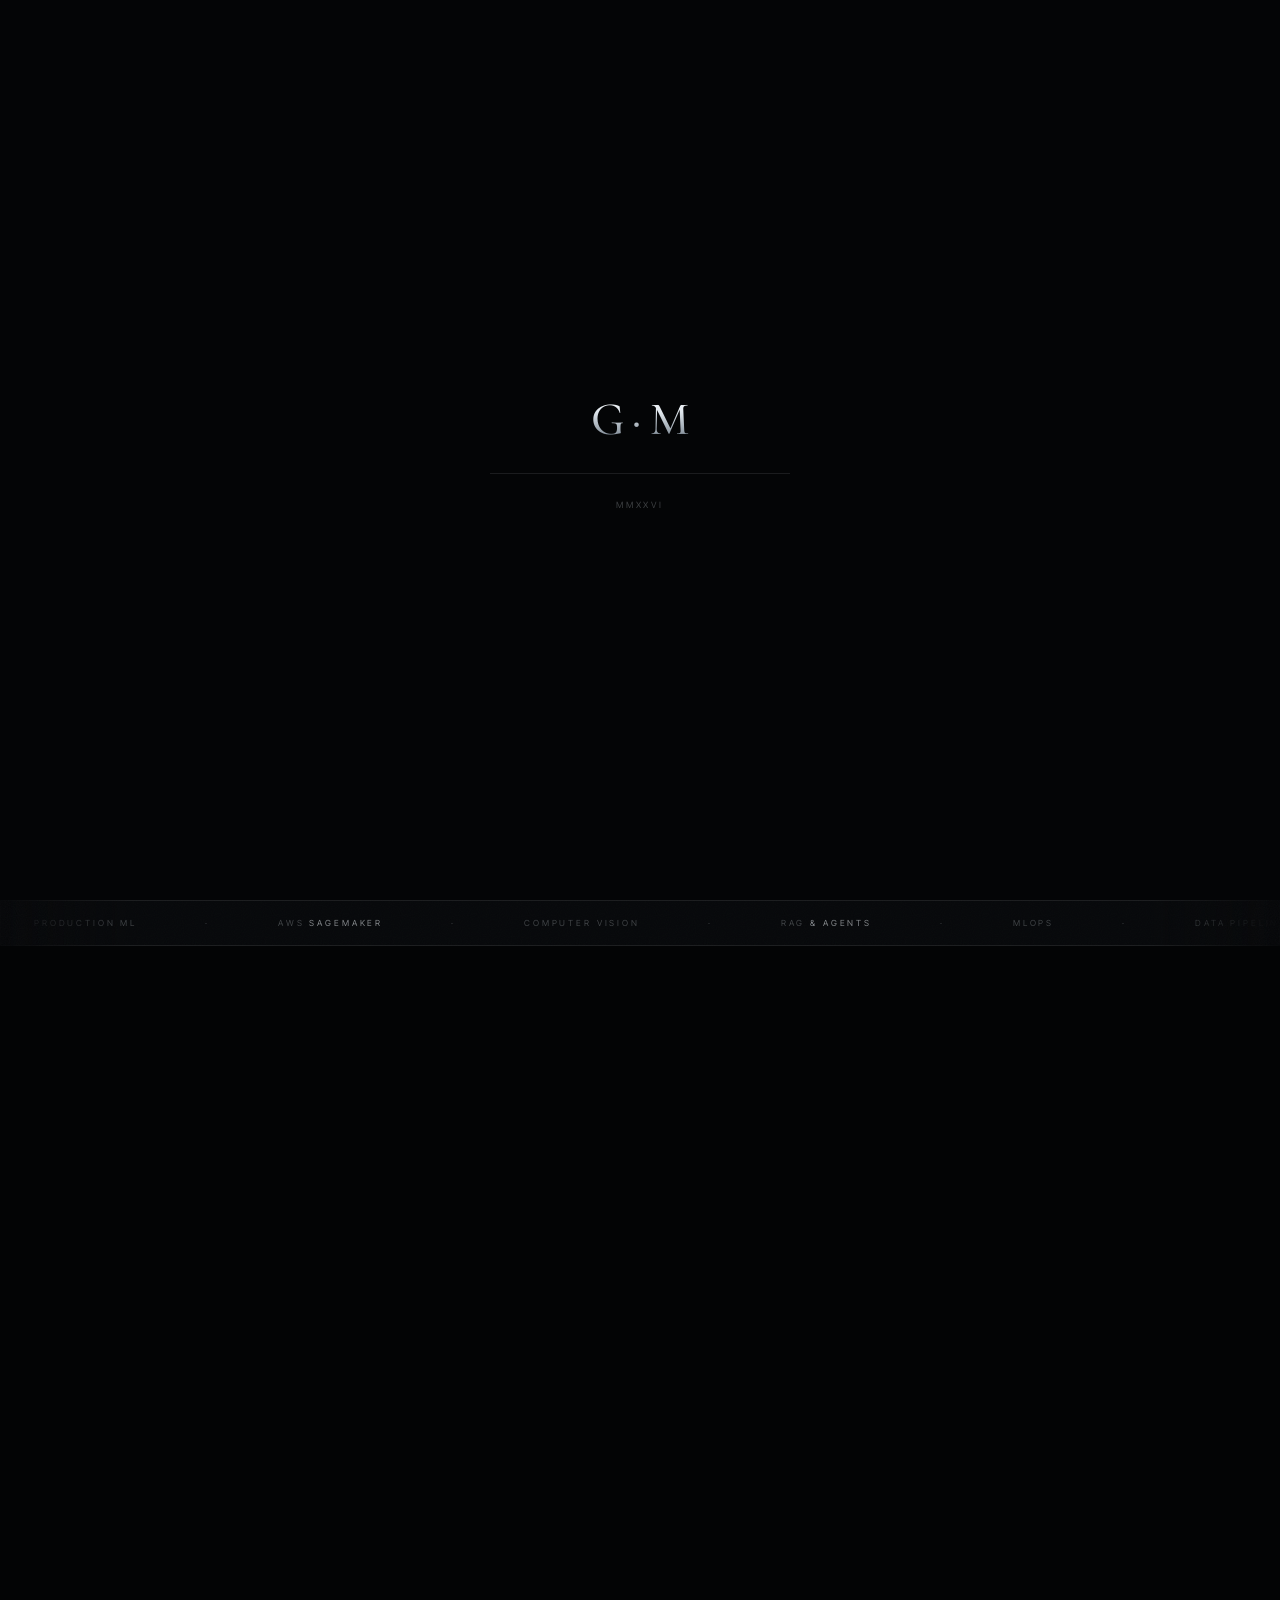
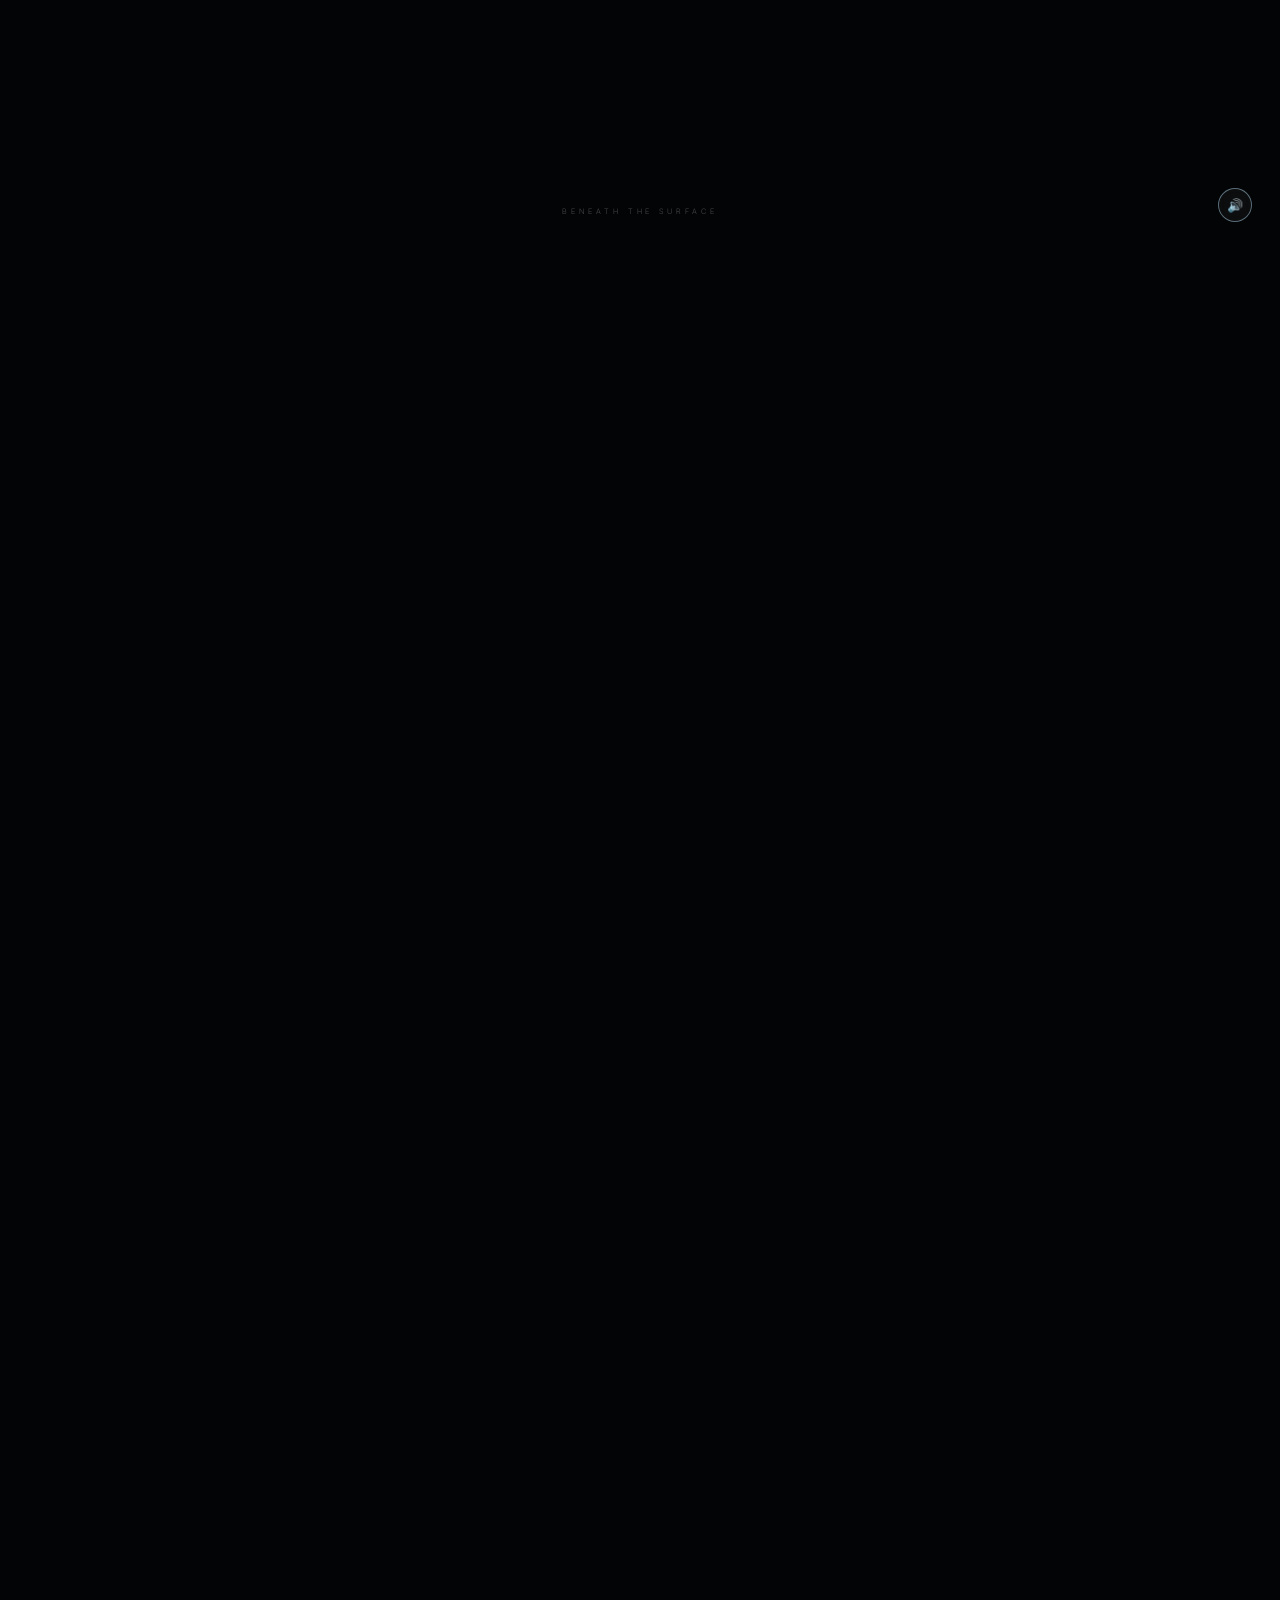
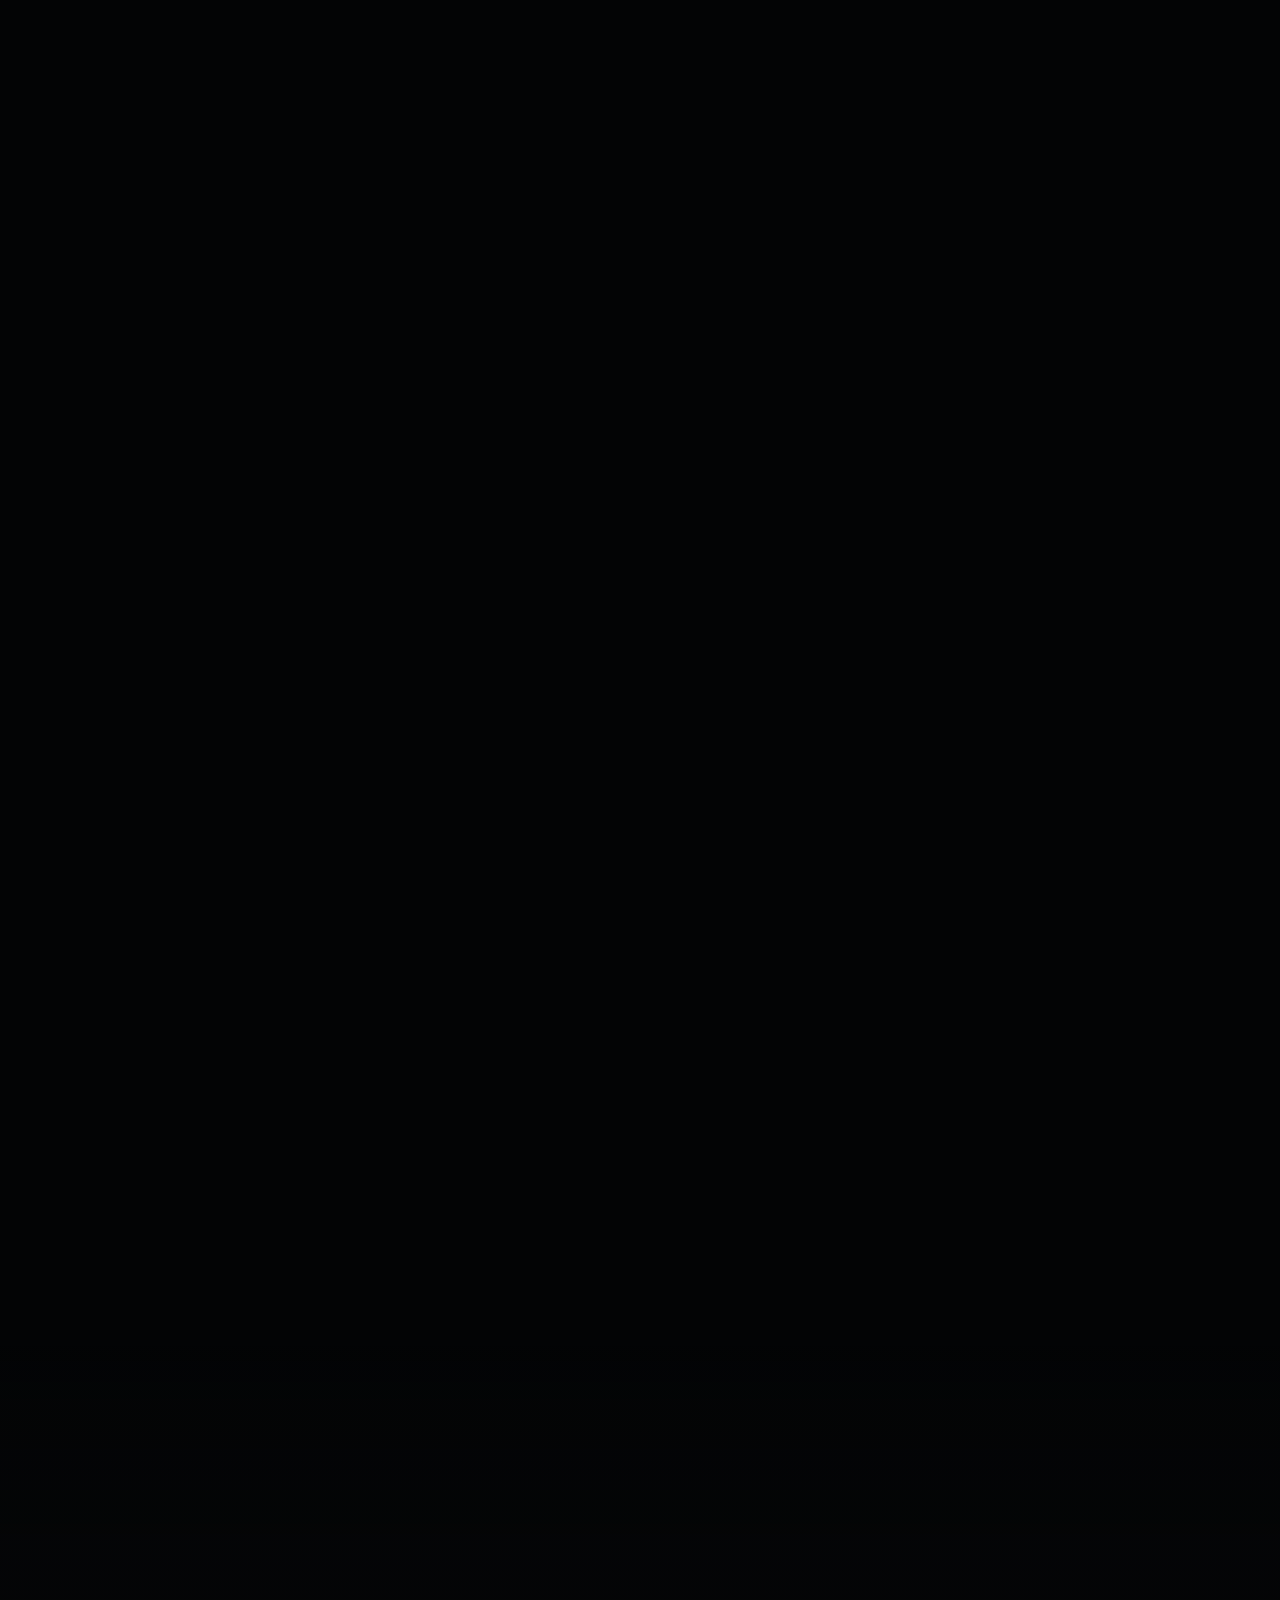
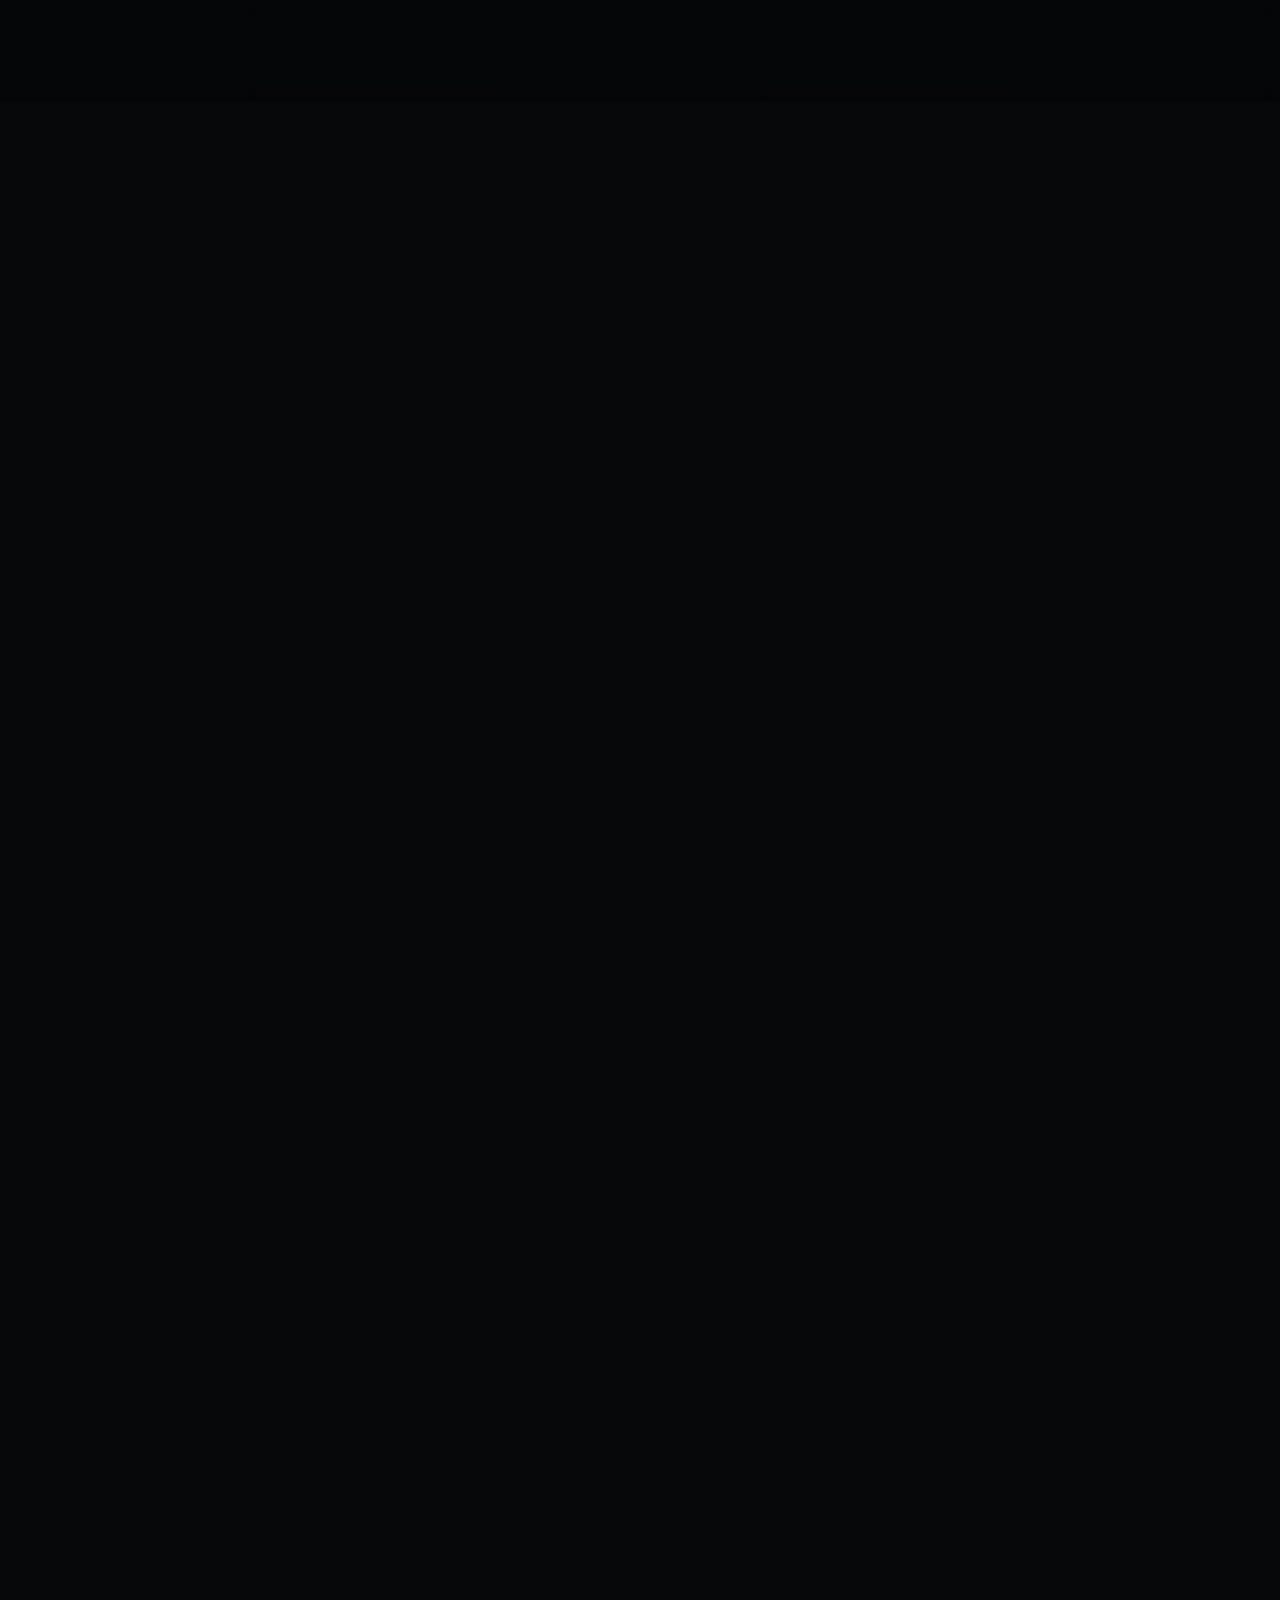
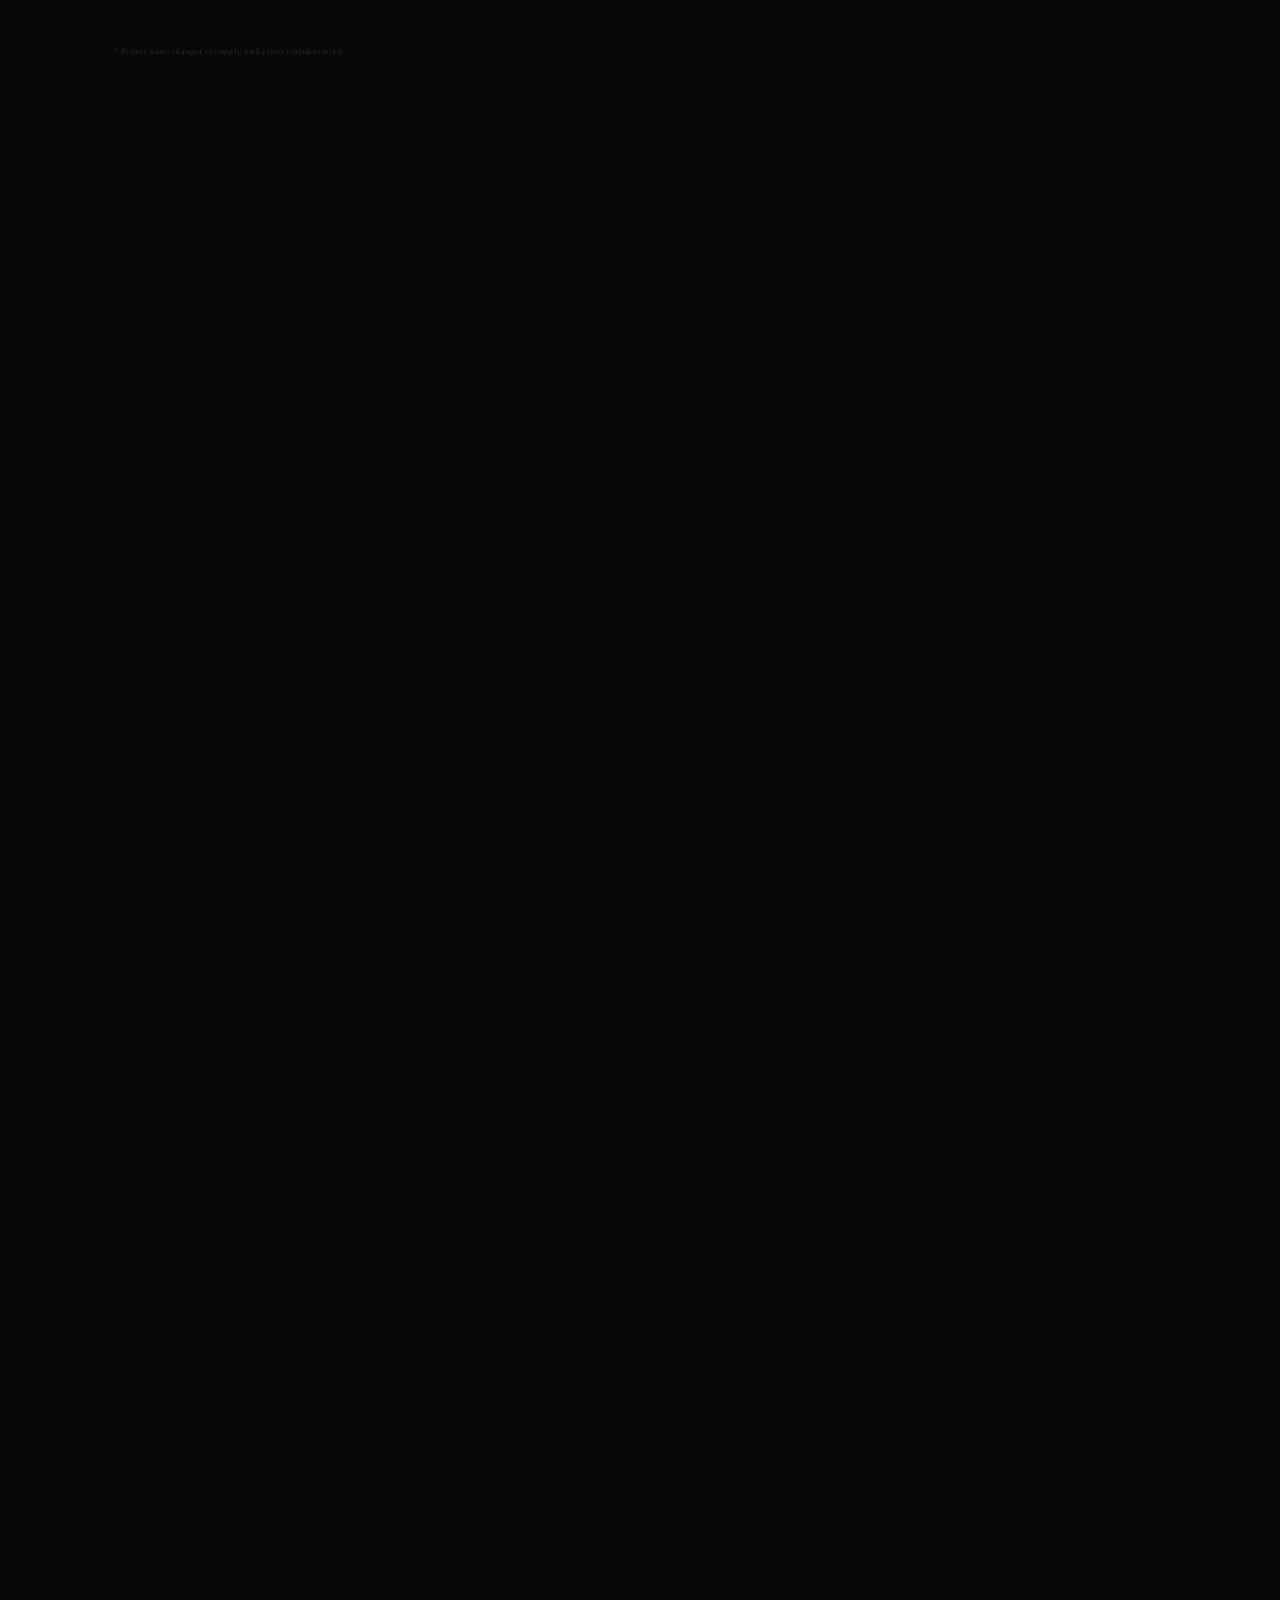
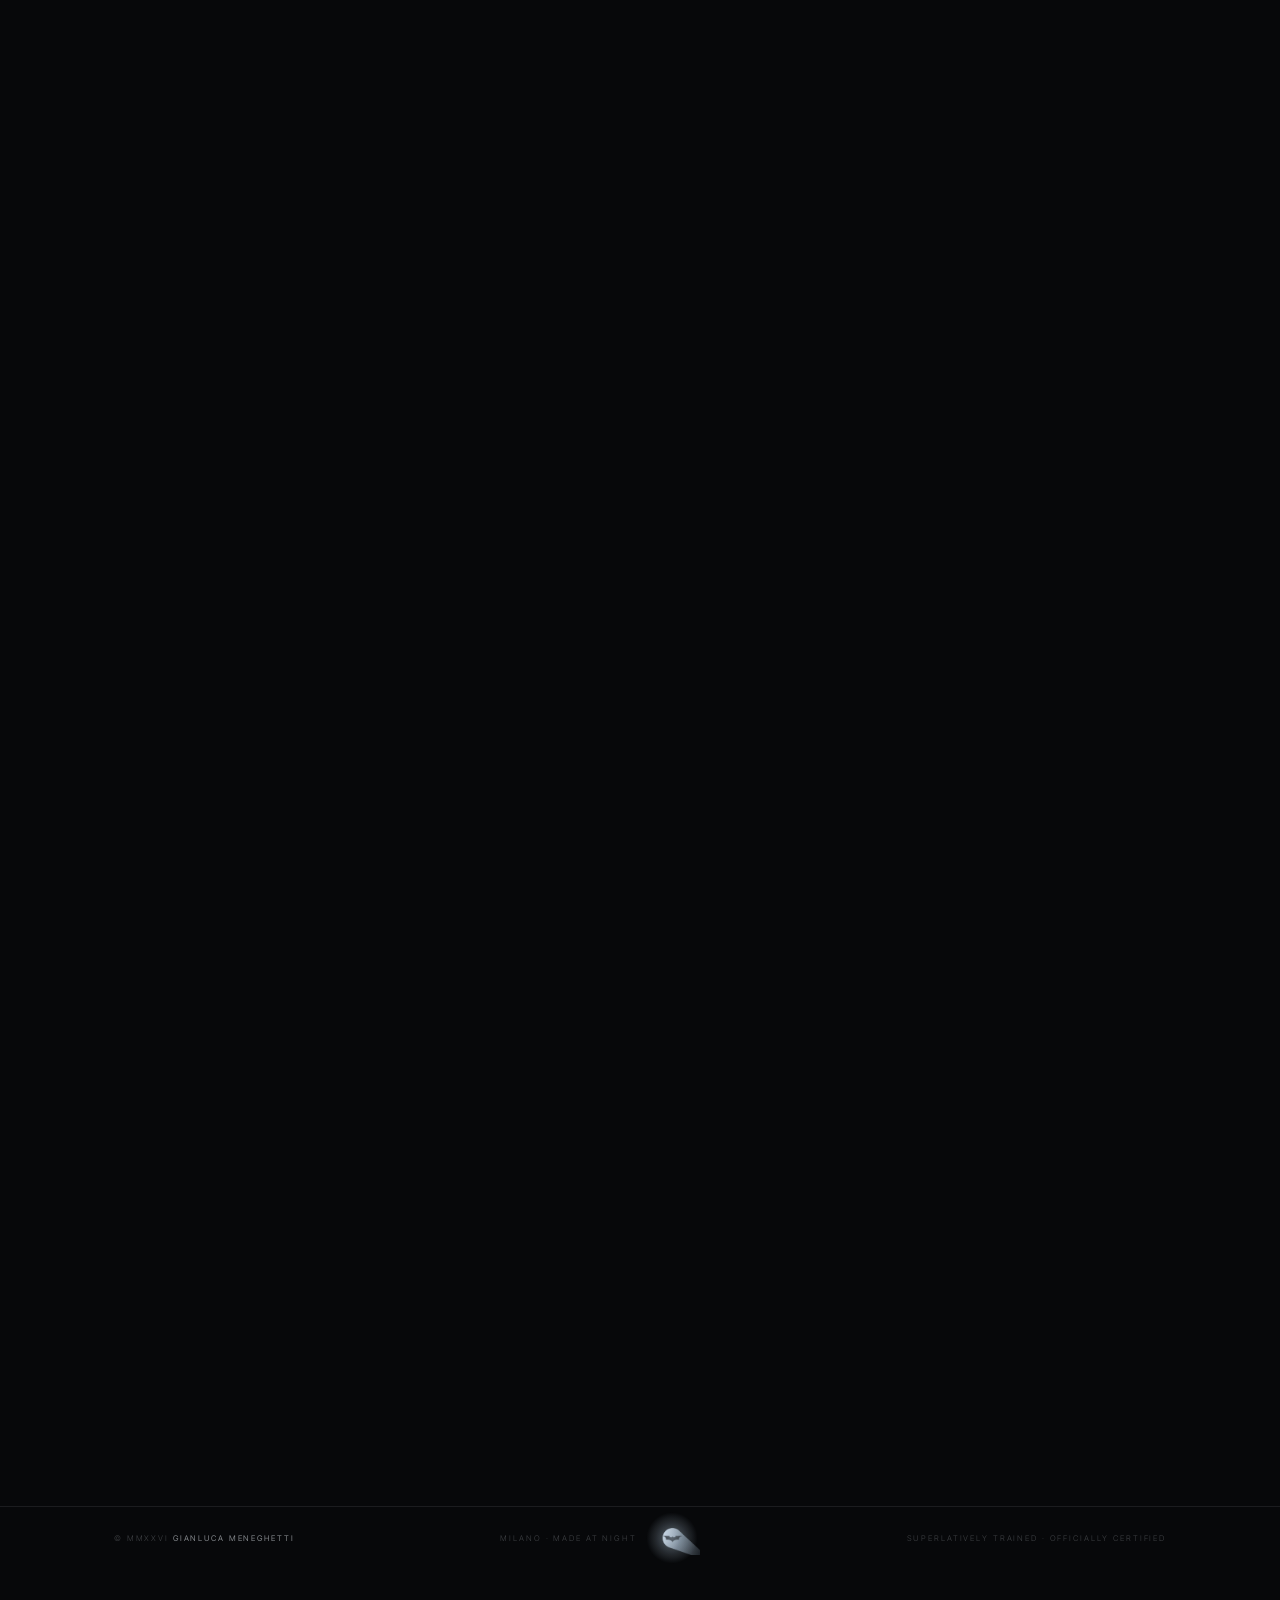
==== commit 0e6249f1: "Initial portfolio push: compress media, add .gitignore, setup webp" ====
--- a/index.html
+++ b/index.html
@@ -8,402 +8,32 @@
 <meta property="og:title" content="Gianluca Meneghetti · ML Engineer">
 <meta property="og:description" content="Production ML systems, end-to-end. Driven by hard problems.">
 <meta property="og:type" content="website">
-<meta property="og:image" content="hero-alps.jpg">
+<meta property="og:image" content="media/hero-alps.jpg">
 <meta name="theme-color" content="#07080a">
 <link rel="icon" href="data:image/svg+xml,%3Csvg xmlns='http://www.w3.org/2000/svg' viewBox='0 0 64 64'%3E%3Crect width='64' height='64' rx='14' fill='%2307080a'/%3E%3Ctext x='32' y='43' font-family='Georgia,serif' font-size='27' font-weight='600' fill='%23dfe6ec' text-anchor='middle'%3EGM%3C/text%3E%3C/svg%3E">
-<link rel="preload" as="image" href="hero-alps.jpg">
+<link rel="preload" as="image" href="media/hero-alps.webp" fetchpriority="high">
 <link rel="preconnect" href="https://fonts.googleapis.com">
 <link rel="preconnect" href="https://fonts.gstatic.com" crossorigin>
-<link href="https://fonts.googleapis.com/css2?family=Cormorant+Garamond:ital,wght@0,400;0,500;0,600;1,400;1,500&family=Marcellus&family=Inter+Tight:wght@200;300;400;500&display=swap" rel="stylesheet">
-<style>
-  /* ============================================================
-     G·M · v5 WAYNE · private-catalogue monochrome
-     black · grey ceramic · steel (the GRNR palette)
-  ============================================================ */
-  :root{
-    --bg:#07080a;
-    --ink:#040506;
-    --text:#eef1f3;
-    --dim:rgba(226,232,238,.56);
-    --faint:rgba(226,232,238,.26);
-    --gmt:#c6d0d8;                        /* polished steel · the one accent */
-    --border:rgba(226,234,240,.09);
-    --border-hi:rgba(226,234,240,.22);
-    --glass:rgba(13,15,18,.5);
-    --serif:'Cormorant Garamond',Georgia,serif;
-    --disp:'Marcellus','Cormorant Garamond',Georgia,serif;
-    --sans:'Inter Tight','Inter',system-ui,sans-serif;
-    --ease:cubic-bezier(.16,1,.3,1);
-  }
-  *{margin:0;padding:0;box-sizing:border-box;}
-  html{scroll-behavior:smooth;font-size:clamp(15px,1.04vw,17px);
-    scrollbar-color:#1e2228 #07080a;scrollbar-width:thin;}
-  ::-webkit-scrollbar{width:10px;}
-  ::-webkit-scrollbar-track{background:#07080a;}
-  ::-webkit-scrollbar-thumb{background:#1e2228;border-radius:5px;border:2px solid #07080a;}
-  ::-webkit-scrollbar-thumb:hover{background:#2c333b;}
-  html,body{background:var(--bg);color:var(--text);}
-  body{font-family:var(--sans);font-weight:300;overflow-x:hidden;-webkit-font-smoothing:antialiased;}
-  ::selection{background:rgba(198,208,216,.82);color:#05070a;}
-  a{color:inherit;}
-  img{max-width:100%;}
-
-  /* engraved steel text · the signature finish */
-  .steel{background:linear-gradient(180deg,#ffffff 0%,#dfe6ec 38%,#88939d 78%,#c6d0d8 100%);
-    -webkit-background-clip:text;background-clip:text;color:transparent;}
-
-  .lbl{font-size:.58rem;font-weight:400;letter-spacing:.32em;text-transform:uppercase;}
-
-  /* ---------- fixed atmosphere ---------- */
-  #vignette{position:fixed;inset:0;z-index:1;pointer-events:none;
-    background:radial-gradient(ellipse at 50% 36%, transparent 52%, rgba(0,1,2,.55) 100%);}
-  #grain{position:fixed;inset:-50%;width:200%;height:200%;z-index:2;pointer-events:none;opacity:.032;
-    background-image:url("data:image/svg+xml,%3Csvg xmlns='http://www.w3.org/2000/svg' width='128' height='128'%3E%3Cfilter id='n'%3E%3CfeTurbulence type='fractalNoise' baseFrequency='0.9' numOctaves='2'/%3E%3C/filter%3E%3Crect width='128' height='128' filter='url(%23n)'/%3E%3C/svg%3E");
-    animation:grain 900ms steps(3) infinite;}
-  @keyframes grain{0%{transform:translate(0,0)}33%{transform:translate(-2%,1%)}66%{transform:translate(1%,-2%)}100%{transform:translate(0,0)}}
-  main{position:relative;z-index:3;}
-
-  /* ---------- loader ---------- */
-  #loader{position:fixed;inset:0;z-index:100;background:var(--ink);display:flex;flex-direction:column;
-    align-items:center;justify-content:center;gap:26px;transition:opacity 1.1s ease,visibility 1.1s;}
-  #loader.done{opacity:0;visibility:hidden;}
-  #loader .mono{font-family:var(--serif);font-weight:500;font-size:3.1rem;letter-spacing:.18em;text-indent:.18em;}
-  #loader .bar{width:min(300px,58vw);height:1px;background:rgba(226,234,240,.1);}
-  #loader .bar i{display:block;height:100%;width:0%;background:linear-gradient(90deg,#fff,#88939d);transition:width .12s linear;}
-  #loader .sub{color:var(--faint);}
-
-  /* ---------- progress hairline · minute-track like a bezel ---------- */
-  #prog-rail{position:fixed;top:0;left:0;right:0;height:2px;z-index:60;background:rgba(255,255,255,.045);}
-  #prog{position:absolute;top:0;left:0;height:100%;width:0%;
-    background:linear-gradient(90deg,#fff,#98a4ae);}
-  #prog-ticks{position:absolute;inset:0;pointer-events:none;}
-  #prog-ticks i{position:absolute;top:0;width:1px;height:6px;background:rgba(226,234,240,.4);}
-  #prog-hit{position:fixed;top:0;left:0;right:0;height:14px;z-index:61;cursor:pointer;}
-  #prog-tip{position:fixed;top:12px;left:0;transform:translateX(-50%);z-index:61;
-    font-size:.5rem;letter-spacing:.2em;text-transform:uppercase;color:var(--dim);
-    background:rgba(6,7,9,.9);border:1px solid var(--border-hi);padding:5px 10px;
-    pointer-events:none;opacity:0;white-space:nowrap;transition:opacity .2s;}
-  #prog-tip.show{opacity:1;}
-
-  /* ---------- nav ---------- */
-  nav{position:fixed;top:0;left:0;right:0;z-index:50;display:flex;align-items:center;justify-content:space-between;
-    padding:22px clamp(20px,4vw,56px);transition:background .4s,backdrop-filter .4s,border-color .4s;
-    border-bottom:1px solid transparent;}
-  nav.scrolled{background:rgba(6,7,9,.6);backdrop-filter:blur(18px);-webkit-backdrop-filter:blur(18px);
-    border-bottom-color:var(--border);}
-  .nav-logo{font-family:var(--serif);font-size:1.05rem;font-weight:600;letter-spacing:.3em;
-    text-decoration:none;text-transform:uppercase;}
-  .nav-links{display:flex;gap:26px;list-style:none;}
-  .nav-links a{font-size:.56rem;font-weight:400;letter-spacing:.26em;text-transform:uppercase;
-    text-decoration:none;color:var(--dim);padding-bottom:4px;
-    background:linear-gradient(#e9eef2,#e9eef2) left bottom/0 1px no-repeat;
-    transition:color .3s,background-size .45s var(--ease);}
-  .nav-links a:hover{color:#fff;background-size:100% 1px;}
-  .nav-time{font-size:.56rem;letter-spacing:.26em;color:var(--faint);text-transform:uppercase;}
-  @media(max-width:960px){.nav-links{display:none;}}
-
-  /* ---------- shared scaffold ---------- */
-  section{position:relative;padding:clamp(100px,15vh,180px) 0;}
-  .wrap{max-width:1180px;margin:0 auto;padding:0 clamp(22px,5vw,64px);}
-  .kicker{font-size:.56rem;font-weight:400;letter-spacing:.38em;text-transform:uppercase;color:var(--dim);
-    margin-bottom:24px;display:flex;align-items:center;gap:14px;}
-  .kicker::before{content:'';width:36px;height:1px;background:linear-gradient(90deg,#c6d0d8,transparent);
-    transform:scaleX(0);transform-origin:left;transition:transform 1s var(--ease) .1s;}
-  .kicker.in::before{transform:scaleX(1);}
-  .kicker .rn{color:var(--faint);letter-spacing:.2em;}
-  h1,h2,h3{font-family:var(--disp);font-weight:400;letter-spacing:.015em;line-height:1.05;}
-  .stitle{font-size:clamp(2.5rem,5.8vw,4.9rem);max-width:20ch;line-height:1.02;}
-  .stitle em{font-family:var(--serif);font-style:italic;font-weight:500;letter-spacing:0;}
-  .hr{height:1px;background:linear-gradient(90deg,transparent,var(--border-hi),transparent);border:none;
-    position:relative;transform:scaleX(0);transition:transform 1.3s var(--ease);}
-  .hr.in{transform:scaleX(1);}
-  .hr::after{content:'';position:absolute;top:50%;left:50%;width:5px;height:5px;
-    transform:translate(-50%,-50%) rotate(45deg) scale(0);background:var(--gmt);
-    box-shadow:0 0 12px rgba(198,208,216,.55);transition:transform .6s var(--ease) .85s;}
-  .hr.in::after{transform:translate(-50%,-50%) rotate(45deg) scale(1);}
-
-  /* reveal · soft focus-in: rises, sharpens, fades — never a plain slide */
-  .rv{opacity:0;transform:translateY(30px);filter:blur(7px);
-    transition:opacity 1.25s var(--ease),transform 1.25s var(--ease),filter 1.25s var(--ease);}
-  .rv.in{opacity:1;transform:none;filter:none;}
-  .d1{transition-delay:.08s}.d2{transition-delay:.16s}.d3{transition-delay:.24s}.d4{transition-delay:.32s}
-
-  /* chambers · past the descent every section is a dark room of the cave;
-     the lantern's circle dilates open as you enter, the dark closes behind you */
-  @property --hole{syntax:'<percentage>';initial-value:8%;inherits:false;}
-  .chamber{position:relative;}
-  .chamber::after{content:'';position:absolute;inset:0;pointer-events:none;z-index:6;
-    --hole:8%;
-    background:radial-gradient(ellipse at 50% 34%,transparent var(--hole),rgba(3,4,5,.97) calc(var(--hole) + 52%));
-    opacity:1;
-    transition:--hole 2.4s var(--ease),opacity 1.6s var(--ease) 1s;}
-  .chamber.lit::after{--hole:85%;opacity:0;transition:--hole 2.4s var(--ease),opacity 1.6s var(--ease) .9s;}
-  @media(prefers-reduced-motion:reduce){.chamber::after{display:none;}}
-
-  /* ---------- HERO · masthead ---------- */
-  #hero{height:100svh;min-height:660px;padding:0;overflow:hidden;display:flex;
-    align-items:flex-end;justify-content:center;}
-  #hero .photo{position:absolute;inset:0;}
-  #hero .photo img{width:100%;height:100%;object-fit:cover;object-position:50% 30%;
-    filter:grayscale(1) contrast(1.3) brightness(.62);transform:scale(1.06);will-change:transform;}
-  #hero .photo::after{content:'';position:absolute;inset:0;
-    background:linear-gradient(180deg,rgba(4,5,6,.72) 0%,rgba(4,5,6,.1) 34%,rgba(4,5,6,.22) 60%,rgba(4,5,6,.97) 100%),
-               radial-gradient(ellipse 100% 76% at 50% 40%, transparent 42%, rgba(3,4,5,.6) 100%);}
-  #hero .mast{position:relative;text-align:center;padding:0 20px clamp(64px,10vh,120px);max-width:100%;}
-  .hero-kick{font-size:.6rem;letter-spacing:.5em;text-transform:uppercase;color:rgba(238,243,246,.72);
-    margin-bottom:clamp(18px,3vh,30px);}
-  .hero-name{font-family:var(--disp);font-size:clamp(2.7rem,9.6vw,9.2rem);line-height:.95;font-weight:400;
-    white-space:nowrap;text-transform:uppercase;letter-spacing:.07em;text-indent:.07em;
-    animation:nameIn 2.2s var(--ease) .35s both;}
-  .hero-rule{width:min(320px,50vw);height:1px;margin:clamp(20px,3.4vh,34px) auto;
-    background:linear-gradient(90deg,transparent,#c6d0d8,transparent);}
-  .hero-tag{display:flex;flex-direction:column;align-items:center;gap:8px;}
-  .hero-tag-name{font-family:var(--disp);font-size:clamp(1.3rem,2.6vw,1.9rem);font-weight:400;
-    letter-spacing:.06em;color:#fff;text-shadow:0 4px 30px rgba(0,0,0,.6);}
-  .hero-tag-line{font-family:var(--serif);font-style:italic;font-size:clamp(.85rem,1.4vw,1.05rem);
-    color:var(--dim);}
-  .hero-meta{display:flex;gap:clamp(20px,4vw,46px);margin-top:clamp(22px,3.6vh,38px);justify-content:center;flex-wrap:wrap;}
-  .hero-meta span{font-size:.55rem;font-weight:400;letter-spacing:.26em;text-transform:uppercase;color:var(--dim);}
-  .hero-meta b{color:var(--text);font-weight:400;}
-  #hero .hint{position:absolute;left:50%;bottom:16px;transform:translateX(-50%);
-    display:flex;flex-direction:column;align-items:center;gap:8px;color:var(--faint);
-    font-size:.5rem;letter-spacing:.4em;text-transform:uppercase;}
-  #hero .hint i{width:1px;height:30px;background:linear-gradient(to bottom,#c6d0d8,transparent);
-    animation:drop 2s ease-in-out infinite;display:block;}
-  #hero .hero-note{position:absolute;right:clamp(24px,4.5vw,64px);bottom:18px;
-    font-size:.5rem;letter-spacing:.28em;text-transform:uppercase;font-style:italic;color:var(--faint);}
-  @media(max-width:760px){#hero .hero-note{display:none;}}
-  @keyframes drop{0%{transform:scaleY(0);transform-origin:top}45%{transform:scaleY(1);transform-origin:top}55%{transform:scaleY(1);transform-origin:bottom}100%{transform:scaleY(0);transform-origin:bottom}}
-
-  /* ---------- marquee ---------- */
-  #strip{padding:0;border-top:1px solid var(--border);border-bottom:1px solid var(--border);
-    overflow:hidden;background:rgba(10,12,15,.45);
-    mask-image:linear-gradient(90deg,transparent,#000 10%,#000 90%,transparent);
-    -webkit-mask-image:linear-gradient(90deg,transparent,#000 10%,#000 90%,transparent);}
-  .marq{display:flex;width:max-content;animation:marq 38s linear infinite;padding:17px 0;}
-  .marq span{font-size:.56rem;font-weight:400;letter-spacing:.34em;text-transform:uppercase;
-    color:var(--faint);padding:0 34px;white-space:nowrap;}
-  .marq span b{color:var(--dim);font-weight:400;}
-  @keyframes marq{to{transform:translateX(-50%);}}
-
-  /* ---------- THE PIECE · 3D bezel showcase ---------- */
-  #piece{padding-bottom:clamp(70px,10vh,120px);}
-  /* the vault · the tunnel opens into the batcave's inner chamber:
-     pinned viewport, total dark, a cone of light finds the piece — scrubbed by scroll */
-  #piece{position:relative;}
-  .vault-track{height:180vh;}
-  @media(max-width:760px){.vault-track{height:150vh;}}
-  .vault-pin{position:sticky;top:0;height:100vh;overflow:hidden;background:#030405;}
-  #bezel-stage{position:absolute;inset:0;touch-action:pan-y;}
-  #bezel{width:100%;height:100%;display:block;}
-  .vault-spot{position:absolute;inset:0;pointer-events:none;
-    background:radial-gradient(circle at 50% 50%,rgba(3,4,5,0) calc(var(--spot,0%)*.55),rgba(3,4,5,.985) var(--spot,0%));}
-  .vault-cap{position:absolute;left:0;right:0;bottom:clamp(28px,7vh,72px);text-align:center;
-    opacity:0;transform:translateY(26px);will-change:opacity,transform;pointer-events:none;}
-  #piece .kicker{justify-content:center;}
-  #piece .stitle{margin:0 auto;}
-  .b-note{position:absolute;font-size:.52rem;letter-spacing:.28em;text-transform:uppercase;color:var(--faint);
-    display:flex;align-items:center;gap:12px;}
-  .b-note i{display:block;width:44px;height:1px;background:linear-gradient(90deg,var(--border-hi),transparent);}
-  .b-note.tl{top:8%;left:4%;}
-  .b-note.br{bottom:10%;right:4%;flex-direction:row-reverse;}
-  .b-note.br i{background:linear-gradient(90deg,transparent,var(--border-hi));}
-  .b-note b{color:var(--dim);font-weight:400;}
-  @media(max-width:700px){.b-note{display:none;}}
-  .b-caption{text-align:center;font-size:.55rem;letter-spacing:.44em;text-transform:uppercase;color:var(--dim);margin-top:6px;}
-  .b-caption b{color:var(--text);font-weight:400;}
-  .specsheet{display:grid;grid-template-columns:repeat(4,1fr);gap:1px;background:var(--border);
-    border:1px solid var(--border);margin-top:clamp(34px,6vh,60px);}
-  .spec{background:var(--glass);backdrop-filter:blur(12px);-webkit-backdrop-filter:blur(12px);
-    padding:clamp(18px,2.2vw,30px);text-align:center;position:relative;overflow:hidden;transition:background .4s;}
-  .spec::before{content:'';position:absolute;top:0;left:0;right:0;height:1px;
-    background:linear-gradient(90deg,transparent,var(--gmt),transparent);opacity:0;transition:opacity .5s;}
-  .spec:hover{background:rgba(20,24,28,.6);}
-  .spec:hover::before{opacity:.65;}
-  .spec .k{font-size:.5rem;letter-spacing:.3em;text-transform:uppercase;color:var(--faint);}
-  .spec .v{font-family:var(--disp);font-size:clamp(1.25rem,2.1vw,1.7rem);font-weight:400;margin-top:10px;letter-spacing:.03em;}
-  .spec .s{font-size:.52rem;letter-spacing:.18em;text-transform:uppercase;color:var(--dim);margin-top:8px;line-height:1.8;}
-  @media(max-width:860px){.specsheet{grid-template-columns:1fr 1fr;}}
-
-  /* ---------- ABOUT ---------- */
-  #about .grid{display:grid;grid-template-columns:1.15fr .9fr;gap:clamp(36px,6vw,90px);align-items:start;}
-  #about p.lead{font-size:clamp(.95rem,1.4vw,1.1rem);line-height:2;color:var(--dim);margin-top:28px;max-width:56ch;}
-  #about p.lead strong{color:#fff;font-weight:400;}
-  #about p.lead .drop{font-family:var(--serif);font-size:3.1em;float:left;line-height:.82;margin:6px 12px 0 0;}
-  .certs{display:flex;gap:20px;margin-top:30px;align-items:center;}
-  .cb{display:inline-flex;border-radius:6px;overflow:hidden;}
-  .cb img{height:54px;width:auto;display:block;}
-  .certs .cl{font-size:.52rem;letter-spacing:.22em;text-transform:uppercase;color:var(--faint);line-height:1.9;}
-  .stats{display:grid;grid-template-columns:1fr 1fr;gap:1px;background:var(--border);border:1px solid var(--border);}
-  .stat{background:var(--glass);backdrop-filter:blur(12px);-webkit-backdrop-filter:blur(12px);padding:clamp(18px,2.2vw,30px);
-    position:relative;overflow:hidden;transition:background .4s;}
-  .stat::before{content:'';position:absolute;top:0;left:0;right:0;height:1px;
-    background:linear-gradient(90deg,transparent,var(--gmt),transparent);opacity:0;transition:opacity .5s;}
-  .stat:hover{background:rgba(20,24,28,.6);}
-  .stat:hover::before{opacity:.65;}
-  .stat .n{font-family:var(--disp);font-size:clamp(1.9rem,3.2vw,2.8rem);font-weight:400;line-height:1;letter-spacing:.02em;}
-  .stat .l{font-size:.52rem;letter-spacing:.2em;text-transform:uppercase;color:var(--faint);margin-top:10px;line-height:1.7;}
-  @media(max-width:860px){#about .grid{grid-template-columns:1fr;}}
-
-  /* ---------- SPECIFICATIONS · skills sheet ---------- */
-  .sheet{margin-top:52px;border-top:1px solid var(--border);}
-  .srow{display:grid;grid-template-columns:220px 1fr;gap:clamp(16px,4vw,60px);align-items:baseline;
-    padding:clamp(18px,2.6vh,26px) 4px clamp(18px,2.6vh,26px) 16px;border-bottom:1px solid var(--border);transition:background .35s;
-    position:relative;overflow:hidden;}
-  .srow::after{content:'';position:absolute;left:0;top:0;bottom:0;width:2px;background:var(--gmt);
-    transform:scaleY(0);transform-origin:center;transition:transform .5s var(--ease);}
-  .srow:hover{background:rgba(16,19,23,.5);}
-  .srow:hover::after{transform:scaleY(1);}
-  .srow .sk-k{font-family:var(--disp);font-size:1.1rem;font-weight:400;letter-spacing:.04em;display:flex;align-items:center;gap:12px;}
-  .srow .sk-k::before{content:'';width:5px;height:5px;border-radius:50%;background:var(--gmt);
-    box-shadow:0 0 10px rgba(198,208,216,.8);opacity:0;transition:opacity .35s;}
-  .srow:hover .sk-k::before{opacity:1;}
-  .srow .sk-v{font-size:.62rem;font-weight:300;letter-spacing:.16em;line-height:2.1;color:var(--dim);text-transform:uppercase;}
-  @media(max-width:700px){.srow{grid-template-columns:1fr;gap:8px;}}
-
-  /* ---------- THE COLLECTION · projects ---------- */
-  .coll{margin-top:52px;border-top:1px solid var(--border);}
-  .ref{display:grid;grid-template-columns:90px 1fr 240px;gap:clamp(18px,3.4vw,54px);
-    padding:clamp(30px,4.6vh,48px) 4px clamp(30px,4.6vh,48px) 16px;border-bottom:1px solid var(--border);position:relative;
-    transition:background .4s;overflow:hidden;}
-  .ref::after{content:'';position:absolute;left:0;top:0;bottom:0;width:2px;background:var(--gmt);
-    transform:scaleY(0);transform-origin:center;transition:transform .5s var(--ease);}
-  .ref:hover{background:rgba(16,19,23,.5);}
-  .ref:hover::after{transform:scaleY(1);}
-  .ref .num{font-family:var(--disp);font-size:clamp(1.5rem,2.4vw,2.1rem);font-weight:400;color:var(--faint);
-    line-height:1;transition:color .4s;}
-  .ref:hover .num{color:var(--dim);}
-  .ref h3{font-size:clamp(1.5rem,2.6vw,2.2rem);}
-  .ref .meta{font-size:.52rem;letter-spacing:.26em;text-transform:uppercase;color:var(--faint);margin-top:8px;
-    display:flex;gap:20px;flex-wrap:wrap;}
-  .ref p{font-size:.8rem;line-height:1.85;color:var(--dim);margin-top:14px;max-width:58ch;}
-  .ref p b{color:#fff;font-weight:400;}
-  .ref .tags{display:flex;flex-wrap:wrap;gap:6px;margin-top:16px;}
-  .ref .tags span{font-size:.5rem;letter-spacing:.14em;color:var(--dim);text-transform:uppercase;
-    border:1px solid var(--border);padding:4px 9px;}
-  .ref a.link{font-size:.56rem;letter-spacing:.2em;color:var(--text);text-decoration:none;text-transform:uppercase;
-    border-bottom:1px solid var(--border-hi);padding-bottom:2px;transition:color .3s,border-color .3s;
-    display:inline-block;margin-top:16px;}
-  .ref a.link:hover{color:var(--gmt);border-color:var(--gmt);}
-  .ref .side{display:flex;flex-direction:column;gap:10px;}
-  .ref h3 .fn{font-size:.55em;color:var(--faint);vertical-align:super;margin-left:2px;font-family:var(--sans);}
-  .coll-fn{font-size:.58rem;letter-spacing:.08em;color:var(--faint);margin-top:28px;font-style:italic;
-    font-family:var(--serif);}
-  .pcanvas{width:100%;height:120px;display:block;border:1px solid var(--border);
-    background:linear-gradient(160deg,rgba(14,17,21,.6),rgba(6,8,10,.35));}
-  @media(max-width:860px){.ref{grid-template-columns:1fr;gap:14px;}
-    .ref .num{font-size:1.4rem;}.ref .side{max-width:340px;}}
-
-  /* ---------- PROVENANCE ---------- */
-  #prov .cols{display:grid;grid-template-columns:1fr 1fr;gap:clamp(30px,5vw,70px);margin-top:52px;}
-  .colhead{font-family:var(--disp);font-size:1rem;font-weight:400;letter-spacing:.14em;
-    text-transform:uppercase;color:var(--text);margin-bottom:24px;}
-  .xp{border-left:1px solid var(--border);padding-left:clamp(18px,2.2vw,28px);position:relative;margin-bottom:30px;}
-  .xp::before{content:'';position:absolute;left:-3px;top:7px;width:5px;height:5px;border-radius:50%;
-    background:#dfe6ec;box-shadow:0 0 10px rgba(223,230,236,.8);}
-  .xp .when{font-size:.64rem;letter-spacing:.22em;color:var(--dim);text-transform:uppercase;}
-  .xp .role{font-family:var(--serif);font-size:1.45rem;font-weight:500;margin-top:8px;}
-  .xp .org{font-size:.7rem;color:var(--dim);margin-top:5px;letter-spacing:.14em;text-transform:uppercase;}
-  .xp .desc{font-size:.84rem;color:var(--dim);line-height:1.85;margin-top:12px;max-width:48ch;}
-  @media(max-width:860px){#prov .cols{grid-template-columns:1fr;gap:10px;}}
-
-  /* ---------- THE OTHER HOURS ---------- */
-  #track-panel{position:relative;margin-top:52px;border:1px solid var(--border);
-    background:rgba(6,8,10,.55);overflow:hidden;height:clamp(380px,58vh,560px);}
-  #track{width:100%;height:100%;display:block;}
-  #track-panel .tp-cap{position:absolute;left:22px;right:22px;bottom:18px;display:flex;gap:26px;flex-wrap:wrap;
-    font-size:.52rem;letter-spacing:.26em;text-transform:uppercase;color:var(--dim);}
-  #track-panel .tp-cap b{color:#fff;font-weight:400;}
-  #track-panel .tp-live{position:absolute;right:22px;top:18px;display:flex;align-items:center;gap:8px;
-    font-size:.52rem;letter-spacing:.26em;text-transform:uppercase;color:var(--dim);}
-  #track-panel .tp-live i{width:6px;height:6px;border-radius:50%;background:var(--gmt);
-    box-shadow:0 0 10px var(--gmt);animation:blink 1.6s steps(1) infinite;}
-  @media(max-width:520px){#track-panel .tp-cap{gap:6px 16px;}
-    #track-panel .tp-cap span:not(:first-child){display:none;}
-    #track-panel .tp-live{font-size:.46rem;gap:6px;}}
-  @keyframes blink{50%{opacity:0}}
-  .beyond-row{display:grid;grid-template-columns:1.3fr .9fr;gap:clamp(18px,2.4vw,30px);margin-top:clamp(18px,2.4vw,30px);}
-  .bgrid{display:grid;grid-template-columns:1fr 1fr;gap:1px;background:var(--border);border:1px solid var(--border);}
-  .bcell{background:var(--glass);backdrop-filter:blur(12px);-webkit-backdrop-filter:blur(12px);padding:clamp(14px,1.8vw,22px);}
-  .bcell .t{font-family:var(--serif);font-size:1.35rem;font-weight:500;}
-  .bcell .s{font-size:.6rem;letter-spacing:.2em;color:var(--dim);text-transform:uppercase;margin-top:8px;}
-  .bcell .d{font-size:.78rem;color:var(--faint);line-height:1.75;margin-top:11px;}
-  .film .frame{border:1px solid var(--border);padding:6px;background:rgba(5,7,9,.5);height:100%;
-    display:flex;flex-direction:column;}
-  .film video{width:100%;flex:1;object-fit:cover;display:block;filter:grayscale(1) contrast(1.15) brightness(.85);
-    min-height:220px;background:#0a0d10;}
-  .film-cap{padding:12px 4px 6px;display:flex;justify-content:space-between;font-size:.52rem;
-    letter-spacing:.26em;text-transform:uppercase;color:var(--dim);}
-  .film-cap b{color:#fff;font-weight:400;}
-  @media(max-width:860px){.beyond-row{grid-template-columns:1fr;}.bcell .d{display:none;}}
-
-  /* ---------- CONTACT ---------- */
-  #contact{padding-bottom:40px;}
-  #contact .big{font-family:var(--disp);font-size:clamp(2.5rem,6.6vw,5.6rem);font-weight:400;line-height:1.08;letter-spacing:.01em;}
-  #contact .big em{font-family:var(--serif);font-style:italic;font-weight:500;}
-  .clinks{display:flex;gap:14px;margin-top:46px;flex-wrap:wrap;}
-  .clink{font-size:.58rem;font-weight:400;letter-spacing:.26em;text-transform:uppercase;text-decoration:none;
-    color:var(--text);border:1px solid var(--border-hi);padding:17px 32px;display:inline-flex;align-items:center;gap:10px;
-    position:relative;overflow:hidden;z-index:1;transition:color .45s,border-color .45s;}
-  .clink::before{content:'';position:absolute;inset:0;background:#e9eef2;transform:translateY(101%);
-    transition:transform .5s var(--ease);z-index:-1;}
-  .clink:hover{color:#0a0c0e;border-color:#e9eef2;}
-  .clink:hover::before{transform:translateY(0);}
-  .clink.primary{background:#e9eef2;color:#0a0c0e;border-color:#e9eef2;font-weight:500;}
-  .clink.primary::before{background:#0a0c0e;}
-  .clink.primary:hover{color:#e9eef2;}
-  #gm-canvas{display:block;width:100%;height:230px;margin-top:70px;}
-  footer{border-top:1px solid var(--border);padding:26px 0 34px;}
-  .foot{display:flex;gap:28px;flex-wrap:wrap;justify-content:space-between;
-    font-size:.52rem;letter-spacing:.24em;color:var(--faint);text-transform:uppercase;}
-  .foot b{color:var(--dim);font-weight:400;}
-
-  body.no-webgl .vault-track,body.no-webgl #track-panel,body.no-webgl #gm-canvas{display:none;}
-
-  /* ============================================================
-     SIGNATURE SYSTEM · cursor, guilloché
-  ============================================================ */
-
-  /* the descent · 3D cave flythrough, scroll-scrubbed */
-  #cave{position:relative;height:230vh;padding:0;background:#030405;}
-  .cave-sticky{position:sticky;top:0;height:100vh;overflow:hidden;}
-  #cavecv{width:100%;height:100%;display:block;}
-  .cave-lbl{position:absolute;bottom:30px;left:50%;transform:translateX(-50%);
-    font-size:.5rem;letter-spacing:.52em;text-transform:uppercase;color:rgba(226,234,240,.3);white-space:nowrap;}
-  .cave-fade{position:absolute;inset:0;background:#030405;opacity:0;pointer-events:none;}
-  .cave-sound{position:absolute;bottom:24px;right:28px;width:34px;height:34px;border-radius:50%;
-    border:1px solid rgba(226,234,240,.22);background:rgba(255,255,255,.04);color:rgba(226,234,240,.6);
-    font-size:13px;cursor:pointer;display:flex;align-items:center;justify-content:center;
-    backdrop-filter:blur(6px);transition:background .2s,border-color .2s,transform .2s;}
-  .cave-sound:hover{background:rgba(255,255,255,.09);border-color:rgba(226,234,240,.4);}
-  .cave-sound:active{transform:scale(.92);}
-  .cave-sound[aria-pressed="true"]{color:#dfe9f2;border-color:rgba(159,194,214,.55);}
-  @media(max-width:760px){#cave{height:180vh;}}
-  body.no-webgl #cave{display:none;}
-  /* the vault continues the cave's black · content below surfaces after the pin */
-  #piece{background:linear-gradient(180deg,rgba(3,4,5,.9) 0%,rgba(3,4,5,.4) 60vh,transparent 120vh);padding-top:0;}
-
-  /* guilloché · engine-turned engraving behind the piece */
-  #guill{position:absolute;inset:0;width:100%;height:100%;opacity:.07;pointer-events:none;}
-  #bezel{position:relative;z-index:1;}
-
-  /* cursor · steel ring */
-  #cursor{position:fixed;top:0;left:0;z-index:99;pointer-events:none;opacity:0;transition:opacity .4s;}
-  #cursor.on{opacity:1;}
-  #cursor i{display:block;width:30px;height:30px;border:1px solid rgba(238,243,246,.4);border-radius:50%;
-    transform:translate(-50%,-50%);transition:width .35s var(--ease),height .35s var(--ease),background .35s,border-color .35s;}
-  #cursor.big i{width:56px;height:56px;background:rgba(238,243,246,.05);border-color:rgba(238,243,246,.65);}
-  @media(pointer:coarse){#cursor{display:none;}}
-
-  /* hero furniture · coordinates */
-  .geo{position:absolute;top:88px;font-size:.52rem;letter-spacing:.3em;color:rgba(238,243,246,.48);
-    text-transform:uppercase;z-index:2;}
-  .geo.l{left:clamp(30px,4.5vw,64px);}
-  .geo.r{right:clamp(30px,4.5vw,64px);text-align:right;}
-  @media(max-width:760px){.geo{display:none;}}
-  @keyframes nameIn{from{opacity:0;letter-spacing:.3em;filter:blur(10px)}
-    to{opacity:1;letter-spacing:.07em;filter:blur(0)}}
-</style>
+<link rel="preload" as="style" href="https://fonts.googleapis.com/css2?family=Cormorant+Garamond:ital,wght@0,400;0,500;0,600;1,400;1,500&family=Marcellus&family=Inter+Tight:wght@200;300;400;500&display=swap" onload="this.onload=null;this.rel='stylesheet'">
+<noscript><link href="https://fonts.googleapis.com/css2?family=Cormorant+Garamond:ital,wght@0,400;0,500;0,600;1,400;1,500&family=Marcellus&family=Inter+Tight:wght@200;300;400;500&display=swap" rel="stylesheet"></noscript>
+
+<!-- Load order is the cascade order · these four files are one stylesheet split by
+     subject, not four independent layers. Keep them in this sequence. -->
+<link rel="stylesheet" href="assets/css/01-base.css">
+<link rel="stylesheet" href="assets/css/02-layout.css">
+<link rel="stylesheet" href="assets/css/03-sections.css">
+<link rel="stylesheet" href="assets/css/04-stage.css">
+
+<!-- warm the module graph while the HTML is still parsing · without these the browser
+     only discovers core/ and scenes/ after main.js has been fetched and parsed -->
+<link rel="modulepreload" href="assets/js/main.js">
+<link rel="modulepreload" href="assets/js/core/math.js">
+<link rel="modulepreload" href="assets/js/core/env.js">
+<link rel="modulepreload" href="assets/js/core/viewport.js">
+<link rel="modulepreload" href="assets/js/core/stage.js">
+<link rel="modulepreload" href="assets/js/audio.js">
+<link rel="modulepreload" href="assets/js/ui/chrome.js">
+<link rel="modulepreload" href="vendor/three.module.min.js">
 </head>
 <body>
 <div id="vignette"></div>
@@ -437,7 +67,7 @@
 
 <!-- ============ HERO · masthead ============ -->
 <section id="hero">
-  <div class="photo"><img src="hero-alps.jpg" alt="Gianluca on his Street Triple 765 RS in the snowy Alps" fetchpriority="high"></div>
+  <div class="photo"><picture><source srcset="media/hero-alps.webp" type="image/webp"><img src="media/hero-alps.jpg" alt="Gianluca on his Street Triple 765 RS in the snowy Alps" fetchpriority="high"></picture></div>
   <div class="geo l">45.4642° N · 9.1900° E</div>
   <div class="mast">
     <div class="hero-kick">Machine Learning Engineer</div>
@@ -466,31 +96,30 @@
   <span>ONNX <b>INT8</b></span><span>·</span><span>Politecnico di Milano</span><span>·</span>
 </div></div>
 
-<!-- ============ THE DESCENT · 3D ============ -->
-<section id="cave" aria-hidden="true">
+<!-- ============ THE DESCENT · one continuous 3D move, cave → the piece ============
+     Two canvases, one pinned stage: the dive and the piece share a viewport and
+     cross-dissolve while both cameras are still travelling. There is no cut and no
+     blackout between them — you emerge from the tunnel into the light on the piece. -->
+<section id="cave">
   <div class="cave-sticky">
     <canvas id="cavecv"></canvas>
+    <div id="bezel-stage">
+      <canvas id="guill"></canvas>
+      <canvas id="bezel"></canvas>
+    </div>
+    <div class="vault-spot"></div>
+    <div class="vault-flash"></div>
     <div class="cave-lbl">Beneath the surface</div>
-    <div class="cave-fade"></div>
+    <div class="vault-cap">
+      <div class="kicker"><span class="rn">I</span><span>Principles</span></div>
+      <h2 class="stitle steel">Substance over <em>spectacle.</em></h2>
+    </div>
     <button class="cave-sound" type="button" aria-pressed="true" aria-label="Toggle cave ambience sound">🔊</button>
   </div>
 </section>
 
-<!-- ============ THE PIECE · the vault inside the cave ============ -->
+<!-- ============ THE PIECE · specification sheet ============ -->
 <section id="piece">
-  <div class="vault-track">
-    <div class="vault-pin">
-      <div id="bezel-stage">
-        <canvas id="guill"></canvas>
-        <canvas id="bezel"></canvas>
-      </div>
-      <div class="vault-spot"></div>
-      <div class="vault-cap">
-        <div class="kicker"><span class="rn">I</span><span>Principles</span></div>
-        <h2 class="stitle steel">Substance over <em>spectacle.</em></h2>
-      </div>
-    </div>
-  </div>
   <div class="wrap">
     <div class="specsheet rv d3">
       <div class="spec"><div class="k">Role</div><div class="v steel">ML Engineer</div><div class="s">Production systems · end-to-end</div></div>
@@ -669,27 +298,39 @@
       <canvas id="track"></canvas>
       <div class="tp-live"><i></i>Ambient · 3 riders</div>
       <div class="tp-cap">
-        <span><b>TT Circuit Assen</b> · 4.542 km</span><span>18 turns</span><span>GT Chicane</span>
+        <span><b>Autodromo del Mugello</b> · 5.245 km</span><span>15 turns</span><span>Arrabbiata</span>
       </div>
     </div>
     <div class="beyond-row">
       <div class="bgrid rv">
-        <div class="bcell"><div class="t steel">Watches</div><div class="s">Mechanical precision</div>
+        <div class="bcell">
+          <div class="bhead"><svg class="ic" viewBox="0 0 24 24" aria-hidden="true"><circle cx="12" cy="12.4" r="6.1"/><path d="M12 9.4v3l2 1.3"/><path d="M9.7 6.7 10 3.4h4l.3 3.3M9.7 18.1 10 21.4h4l.3-3.3"/></svg><div class="t steel">Watches</div></div>
+          <div class="s">Mechanical precision</div>
           <div class="d">Hundreds of components, no battery, ±4s a day. The engineering is the art.</div></div>
-        <div class="bcell"><div class="t steel">Motorcycles</div><div class="s">Street Triple 765 RS</div>
+        <div class="bcell">
+          <div class="bhead"><svg class="ic" viewBox="0 0 24 24" aria-hidden="true"><circle cx="5.4" cy="16.3" r="3.4"/><circle cx="18.6" cy="16.3" r="3.4"/><path d="M5.4 16.3h5.1l3.9-5.9h3.6"/><path d="M9.6 10.4h4.3"/><path d="M15.2 10.6l2.6 5.7"/></svg><div class="t steel">Motorcycles</div></div>
+          <div class="s">Street Triple 765 RS</div>
           <div class="d">130hp, mountain passes, early mornings. Confidence and precision aren't opposites.</div></div>
-        <div class="bcell"><div class="t steel">Muay Thai</div><div class="s">Discipline &gt; motivation</div>
+        <div class="bcell">
+          <div class="bhead"><svg class="ic" viewBox="0 0 24 24" aria-hidden="true"><path d="M8.2 19.6v-2.2l-1.3-1.8a4 4 0 0 1-.7-2.3V9a4 4 0 0 1 4-4h3.4A4.4 4.4 0 0 1 18 9.4v3.3a3.4 3.4 0 0 1-1 2.4l-1 1.1v3.4z"/><path d="M6.2 10.3H5a1.6 1.6 0 0 0 0 3.2h1.2"/><path d="M10.2 5.2V8"/></svg><div class="t steel">Kickboxing</div></div>
+          <div class="s">Discipline &gt; motivation</div>
           <div class="d">Show up when you don't feel like it. Drill until it's automatic.</div></div>
-        <div class="bcell"><div class="t steel">Gym</div><div class="s">Progressive overload</div>
+        <div class="bcell">
+          <div class="bhead"><svg class="ic" viewBox="0 0 24 24" aria-hidden="true"><path d="M3.4 9.6v4.8M6.6 7.4v9.2M17.4 7.4v9.2M20.6 9.6v4.8M6.6 12h10.8"/></svg><div class="t steel">Gym</div></div>
+          <div class="s">Progressive overload</div>
           <div class="d">The body responds to data if you track it properly.</div></div>
-        <div class="bcell"><div class="t steel">Reading</div><div class="s">High-bandwidth input</div>
+        <div class="bcell">
+          <div class="bhead"><svg class="ic" viewBox="0 0 24 24" aria-hidden="true"><path d="M12 7.3C10.4 6.1 8.5 5.5 5 5.5v12c3.5 0 5.4.6 7 1.8 1.6-1.2 3.5-1.8 7-1.8v-12c-3.5 0-5.4.6-7 1.8z"/><path d="M12 7.3v12"/></svg><div class="t steel">Reading</div></div>
+          <div class="s">High-bandwidth input</div>
           <div class="d">The fastest way to download someone else's mental model.</div></div>
-        <div class="bcell"><div class="t steel">Skiing</div><div class="s">Read terrain, commit</div>
+        <div class="bcell">
+          <div class="bhead"><svg class="ic" viewBox="0 0 24 24" aria-hidden="true"><path d="M9.1 4.1 11 17.7M14.9 4.1 13 17.7"/><path d="M8.4 4.4a1.4 1.4 0 0 1 2.7-.6M13 3.8a1.4 1.4 0 0 1 2.7.6"/><path d="M5.6 18.5c1.5 1.1 3.2 1.6 4.9 1.6h3c1.7 0 3.4-.5 4.9-1.6"/></svg><div class="t steel">Skiing</div></div>
+          <div class="s">Read terrain, commit</div>
           <div class="d">No hesitation halfway through a turn. The mountain doesn't care.</div></div>
       </div>
       <div class="film rv d1">
         <div class="frame">
-          <video id="moto-vid" src="moto-hero.mp4" muted loop playsinline preload="metadata"></video>
+          <video id="moto-vid" src="media/moto-hero.mp4" muted loop playsinline preload="metadata"></video>
           <div class="film-cap"><span><b>Apex</b> · Onboard</span><span>765 RS</span></div>
         </div>
       </div>
@@ -714,7 +355,7 @@
   <footer>
     <div class="wrap foot">
       <span>© MMXXVI <b>Gianluca Meneghetti</b></span>
-      <span>Milano · Made at night</span>
+      <span class="foot-sig">Milano · Made at night<span class="batsig" aria-hidden="true"><i class="bs-glow"></i><i class="bs-mark"></i></span></span>
       <span>Superlatively trained · Officially certified</span>
     </div>
   </footer>
@@ -723,1384 +364,6 @@
 </main>
 
 <script type="importmap">{"imports":{"three":"./vendor/three.module.min.js"}}</script>
-<script type="module">
-import * as THREE from 'three';
-
-/* ============================================================
-   G·M · portfolio v5 · WAYNE
-   black · grey ceramic · steel. Order over spectacle.
-============================================================ */
-const lerp=(a,b,t)=>a+(b-a)*t;
-const clamp=(v,a,b)=>Math.max(a,Math.min(b,v));
-const sstep=t=>{t=clamp(t,0,1);return t*t*(3-2*t);};
-const s5=t=>{t=clamp(t,0,1);return t*t*t*(t*(t*6-15)+10);};
-const rnd=(a=1,b)=>b===undefined?Math.random()*a:a+Math.random()*(b-a);
-const gauss=()=> (Math.random()+Math.random()+Math.random()-1.5)*0.8165*2;
-const isMobile=matchMedia('(pointer:coarse)').matches||innerWidth<760;
-const reduced=matchMedia('(prefers-reduced-motion: reduce)').matches;
-
-let webgl=true;
-try{ const t=document.createElement('canvas').getContext('webgl2')||document.createElement('canvas').getContext('webgl'); if(!t)webgl=false; }
-catch(e){ webgl=false; }
-if(!webgl)document.body.classList.add('no-webgl');
-
-function glowTex(){
-  const c=document.createElement('canvas');c.width=c.height=64;
-  const x=c.getContext('2d');
-  const g=x.createRadialGradient(32,32,0,32,32,32);
-  g.addColorStop(0,'rgba(255,255,255,1)');g.addColorStop(0.25,'rgba(255,255,255,.6)');
-  g.addColorStop(0.6,'rgba(255,255,255,.12)');g.addColorStop(1,'rgba(255,255,255,0)');
-  x.fillStyle=g;x.fillRect(0,0,64,64);
-  return new THREE.CanvasTexture(c);
-}
-const sprite=webgl?glowTex():null;
-
-/* ============================================================
-   REVEALS / NAV / PROG / MISC
-============================================================ */
-const io=new IntersectionObserver(es=>{
-  for(const e of es)if(e.isIntersecting){e.target.classList.add('in');io.unobserve(e.target);}
-},{threshold:.15,rootMargin:'0px 0px -8% 0px'});
-document.querySelectorAll('.rv').forEach(el=>io.observe(el));
-document.querySelectorAll('.hr').forEach(el=>io.observe(el));
-
-/* chambers of the cave · every section past the descent is a dark room the
-   lantern opens onto — the vignette dilates as you walk in, closes behind you */
-{
-  const chambers=['about','specs','collection','prov','hours','contact']
-    .map(id=>document.getElementById(id)).filter(Boolean);
-  const ioCh=new IntersectionObserver(es=>{
-    for(const e of es)e.target.classList.toggle('lit',e.isIntersecting);
-  },{threshold:.18});
-  for(const s of chambers){s.classList.add('chamber');ioCh.observe(s);}
-}
-
-const nav=document.getElementById('nav');
-const prog=document.getElementById('prog');
-const progTicks=document.getElementById('prog-ticks');
-const heroImg=document.querySelector('#hero .photo img');
-addEventListener('scroll',()=>{
-  const y=scrollY;
-  nav.classList.toggle('scrolled',y>40);
-  const max=document.body.scrollHeight-innerHeight;
-  prog.style.width=(max>0?y/max*100:0)+'%';
-  if(y<innerHeight)heroImg.style.transform=`scale(${1.06+y/innerHeight*0.1}) translateY(${y*0.12}px)`;
-},{passive:true});
-
-/* one tick per section boundary · the rail reads like a bezel's minute track */
-const progSections=[];
-function buildProgTicks(){
-  if(!progTicks)return;
-  progTicks.innerHTML='';
-  progSections.length=0;
-  const max=document.body.scrollHeight-innerHeight;
-  if(max<=0)return;
-  document.querySelectorAll('main > section[id]').forEach(sec=>{
-    const top=sec.getBoundingClientRect().top+scrollY;
-    const pct=clamp(top/max*100,0,100);
-    const i=document.createElement('i');
-    i.style.left=pct+'%';
-    progTicks.appendChild(i);
-    const navLink=document.querySelector(`.nav-links a[href="#${sec.id}"]`);
-    progSections.push({pct,label:navLink?navLink.textContent:sec.id});
-  });
-}
-buildProgTicks();
-addEventListener('load',buildProgTicks);
-addEventListener('resize',buildProgTicks);
-
-/* the rail whispers which section you're over, like a bezel's reference marks */
-const progHit=document.getElementById('prog-hit');
-const progTip=document.getElementById('prog-tip');
-if(progHit&&progTip){
-  progHit.addEventListener('mousemove',e=>{
-    if(!progSections.length)return;
-    const pct=e.clientX/innerWidth*100;
-    let nearest=progSections[0];
-    for(const s of progSections)if(Math.abs(s.pct-pct)<Math.abs(nearest.pct-pct))nearest=s;
-    progTip.textContent=nearest.label;
-    progTip.style.left=nearest.pct+'%';
-    progTip.classList.add('show');
-  });
-  progHit.addEventListener('mouseleave',()=>progTip.classList.remove('show'));
-}
-
-let counted=false;
-const ioStats=new IntersectionObserver(es=>{
-  if(es.some(e=>e.isIntersecting)&&!counted){
-    counted=true;
-    document.querySelectorAll('[data-count]').forEach(el=>{
-      const target=+el.dataset.count;const t0=performance.now();
-      (function step(){
-        const k=Math.min(1,(performance.now()-t0)/1200);
-        el.textContent=Math.round(target*s5(k))+(target===2?'+':'');
-        if(k<1)requestAnimationFrame(step);
-      })();
-    });
-  }
-});
-const statsEl=document.querySelector('.stats');
-if(statsEl)ioStats.observe(statsEl);
-
-setInterval(()=>{
-  const el=document.getElementById('milano-time');
-  if(el)el.textContent=new Intl.DateTimeFormat('it-IT',{hour:'2-digit',minute:'2-digit',timeZone:'Europe/Rome'}).format(new Date());
-},1000);
-
-/* live Milano time for the 3D watch hands · a single Rome-vs-local offset applied to
-   Date.now() (monotonic), so the sweep is continuous — no per-second resync jitter */
-let romeOffsetMs=0;
-function updateRomeOffset(){
-  const now=Date.now();
-  romeOffsetMs=new Date(new Date(now).toLocaleString('en-US',{timeZone:'Europe/Rome'})).getTime()-now;
-}
-updateRomeOffset();
-setInterval(updateRomeOffset,30000);
-
-/* video: play only in view · engine sound rides along, scoped strictly to this section */
-const vid=document.getElementById('moto-vid');
-new IntersectionObserver(es=>{
-  for(const e of es){
-    if(e.isIntersecting){vid.play().catch(()=>{});setMotoVisible(true);}
-    else{vid.pause();setMotoVisible(false);}
-  }
-},{threshold:.25}).observe(vid);
-
-/* ============================================================
-   SCENE 0 · THE DESCENT — scroll-scrubbed cave flythrough
-   daylight dies behind you · the headlamp takes over
-============================================================ */
-let cvRenderer,cvScene,cvCam,cvVisible=false,cvHead,cvMouth,cvShaft,cvRim,cvMica,cvEgg1,cvEgg2,cvEgg3,cvP=0,cvGlow=null;
-const cvBats=[];
-const cvMist=[];
-const cvLanterns=[];
-const caveSec=document.getElementById('cave');
-const caveCv=document.getElementById('cavecv');
-const caveFade=document.querySelector('.cave-fade');
-const caveLbl=document.querySelector('.cave-lbl');
-let cavePath=null;
-if(webgl&&caveCv){
-  cvRenderer=new THREE.WebGLRenderer({canvas:caveCv,antialias:true});
-  cvRenderer.setClearColor(0x030405,1);
-  cvRenderer.setPixelRatio(Math.min(devicePixelRatio,2));
-  cvRenderer.toneMapping=THREE.ACESFilmicToneMapping;
-  cvRenderer.toneMappingExposure=1.15;
-  cvRenderer.outputColorSpace=THREE.SRGBColorSpace;
-  cvScene=new THREE.Scene();
-  cvScene.fog=new THREE.FogExp2(0x030405,0.048);
-  cvCam=new THREE.PerspectiveCamera(58,2,.1,140);
-
-  /* deterministic 3D value noise */
-  function h3(x,y,z){let h=(x*374761393+y*668265263+z*1274126177)|0;
-    h=((h^(h>>>13))*1103515245)|0;return(((h^(h>>>16))&0x7fffffff)/0x7fffffff);}
-  function vn(x,y,z){
-    const ix=Math.floor(x),iy=Math.floor(y),iz=Math.floor(z);
-    const fx=x-ix,fy=y-iy,fz=z-iz;
-    const s=t=>t*t*(3-2*t);const sx=s(fx),sy=s(fy),sz=s(fz);
-    let acc=0;
-    for(let dz=0;dz<2;dz++)for(let dy=0;dy<2;dy++)for(let dx=0;dx<2;dx++){
-      const w=(dx?sx:1-sx)*(dy?sy:1-sy)*(dz?sz:1-sz);
-      acc+=w*h3(ix+dx,iy+dy,iz+dz);
-    }
-    return acc;
-  }
-
-  /* the path · a slow banking dive into the dark */
-  cavePath=new THREE.CatmullRomCurve3([
-    new THREE.Vector3(0,0,0),
-    new THREE.Vector3(2.5,-3.5,-14),
-    new THREE.Vector3(-3,-8,-28),
-    new THREE.Vector3(2,-14,-44),
-    new THREE.Vector3(-2,-21,-58),
-    new THREE.Vector3(0,-28,-72),
-  ]);
-
-  /* procedural rock-grain texture · canvas noise, no external assets, gives real stone
-     grain under bump lighting instead of a flat single-tone surface */
-  function rockTex(size,grains,repU,repV){
-    const c=document.createElement('canvas');c.width=c.height=size;
-    const x=c.getContext('2d');
-    x.fillStyle='#808080';x.fillRect(0,0,size,size);
-    for(let i=0;i<grains;i++){
-      const r=Math.random()*size*.012+size*.002;
-      const v=80+Math.random()*140;
-      x.fillStyle=`rgba(${v},${v},${v},${(.3+Math.random()*.4).toFixed(2)})`;
-      x.beginPath();x.arc(Math.random()*size,Math.random()*size,r,0,Math.PI*2);x.fill();
-    }
-    const tex=new THREE.CanvasTexture(c);
-    tex.wrapS=tex.wrapT=THREE.RepeatWrapping;tex.repeat.set(repU,repV);
-    return tex;
-  }
-
-  /* rock tunnel · noise-displaced tube, smoothed and grained like real hewn stone */
-  const SEGS=isMobile?110:170, RADS=isMobile?18:28;
-  const tub=new THREE.TubeGeometry(cavePath,SEGS,5.2,RADS,false);
-  {
-    const pos=tub.attributes.position,nrm=tub.attributes.normal;
-    const v=new THREE.Vector3(),n=new THREE.Vector3();
-    for(let i=0;i<pos.count;i++){
-      v.fromBufferAttribute(pos,i);n.fromBufferAttribute(nrm,i);
-      const d=(vn(v.x*.32,v.y*.32,v.z*.32)-.5)*3.4
-             +(vn(v.x*1.15,v.y*1.15,v.z*1.15)-.5)*1.1;
-      v.addScaledVector(n,d);
-      pos.setXYZ(i,v.x,v.y,v.z);
-    }
-    tub.computeVertexNormals();
-  }
-  const tubMesh=new THREE.Mesh(tub,new THREE.MeshStandardMaterial({
-    color:0x181c21,roughness:.78,metalness:.14,side:THREE.BackSide,
-    bumpMap:rockTex(256,2600,10,32),bumpScale:.12}));
-  tubMesh.receiveShadow=true;
-  cvScene.add(tubMesh);
-
-  /* mica veins · faint mineral flecks embedded in the rock, catch the lamp */
-  {
-    const pos=tub.attributes.position;
-    const pick=[];
-    for(let i=0;i<pos.count;i+=3){
-      if(Math.random()<.05)pick.push(i);
-    }
-    const nm=pick.length;
-    const mp=new Float32Array(nm*3);
-    const mph=new Float32Array(nm);
-    for(let i=0;i<nm;i++){
-      mp[i*3]=pos.getX(pick[i]);mp[i*3+1]=pos.getY(pick[i]);mp[i*3+2]=pos.getZ(pick[i]);
-      mph[i]=Math.random()*Math.PI*2;
-    }
-    const g=new THREE.BufferGeometry();
-    g.setAttribute('position',new THREE.BufferAttribute(mp,3));
-    const mat=new THREE.PointsMaterial({size:.22,map:sprite,transparent:true,opacity:0,
-      color:0xd8e2e8,blending:THREE.AdditiveBlending,depthWrite:false});
-    cvMica=new THREE.Points(g,mat);
-    cvMica.userData.phases=mph;
-    cvScene.add(cvMica);
-  }
-
-  /* stalactites & stalagmites · embedded in the walls */
-  {
-    const coneG=new THREE.ConeGeometry(.5,2.6,14,4);
-    {
-      const pos=coneG.attributes.position;
-      const v=new THREE.Vector3();
-      for(let i=0;i<pos.count;i++){
-        v.fromBufferAttribute(pos,i);
-        const d=(vn(v.x*2.2,v.y*1.4,v.z*2.2)-.5)*.13;
-        const r=Math.hypot(v.x,v.z)||1;
-        v.x+=v.x/r*d;v.z+=v.z/r*d;
-        pos.setXYZ(i,v.x,v.y,v.z);
-      }
-      coneG.computeVertexNormals();
-    }
-    const mat=new THREE.MeshStandardMaterial({color:0x181c20,roughness:.7,metalness:.08,
-      bumpMap:rockTex(128,900,3,7),bumpScale:.14});
-    const up=new THREE.Vector3(0,1,0);
-    for(let i=0;i<(isMobile?52:104);i++){
-      /* bias deeper · the passage closes in and the formations loom larger */
-      const t=.05+Math.pow(Math.random(),.7)*.9;
-      const p=cavePath.getPoint(t);
-      const tan=cavePath.getTangent(t);
-      const side=new THREE.Vector3().crossVectors(tan,up).normalize();
-      const vert=new THREE.Vector3().crossVectors(side,tan).normalize();
-      const top=Math.random()>.3;
-      const dir=vert.clone().multiplyScalar(top?1:-1)
-        .applyAxisAngle(tan,(Math.random()-.5)*1.3).normalize();
-      const m=new THREE.Mesh(coneG,mat);
-      m.castShadow=true;m.receiveShadow=true;
-      const grow=1+t*.55;
-      m.position.copy(p).addScaledVector(dir,(4.4+Math.random()*.9)*Math.min(grow,1.25));
-      m.quaternion.setFromUnitVectors(up,dir.clone().negate());
-      const s=(.45+Math.random()*1.5)*grow;
-      m.scale.set(s,s*(1+Math.random()*1.2),s);
-      cvScene.add(m);
-    }
-  }
-
-  /* cave-mouth arch · broken rock threshold framing the entrance */
-  {
-    const rockGeo=new THREE.IcosahedronGeometry(1,3);
-    {
-      const pos=rockGeo.attributes.position;
-      const v=new THREE.Vector3();
-      for(let i=0;i<pos.count;i++){
-        v.fromBufferAttribute(pos,i);
-        const d=1+(vn(v.x*1.8,v.y*1.8,v.z*1.8)-.5)*.28;
-        v.multiplyScalar(d);
-        pos.setXYZ(i,v.x,v.y,v.z);
-      }
-      rockGeo.computeVertexNormals();
-    }
-    const rockMat=new THREE.MeshStandardMaterial({color:0x14181b,roughness:.72,metalness:.08,
-      bumpMap:rockTex(128,700,2,2),bumpScale:.16});
-    const up=new THREE.Vector3(0,1,0);
-    const p0=cavePath.getPoint(.012),tan0=cavePath.getTangent(.012);
-    const side0=new THREE.Vector3().crossVectors(tan0,up).normalize();
-    const vert0=new THREE.Vector3().crossVectors(side0,tan0).normalize();
-    const N=16;
-    for(let i=0;i<N;i++){
-      const a=i/N*Math.PI*2+rnd(-.12,.12);
-      const dir=side0.clone().multiplyScalar(Math.cos(a)).addScaledVector(vert0,Math.sin(a));
-      const rad=7.4+gauss()*1.1;
-      const m=new THREE.Mesh(rockGeo,rockMat);
-      m.castShadow=true;m.receiveShadow=true;
-      m.position.copy(p0).addScaledVector(dir,rad).addScaledVector(tan0,gauss()*1.4);
-      const s=1.6+Math.random()*2.4;
-      m.scale.set(s*(.7+Math.random()*.6),s*(.7+Math.random()*.6),s*(.7+Math.random()*.6));
-      m.rotation.set(Math.random()*Math.PI,Math.random()*Math.PI,Math.random()*Math.PI);
-      cvScene.add(m);
-    }
-  }
-
-  /* easter egg I · a carved steel medallion, flush in the rock — found only if you look */
-  {
-    const up=new THREE.Vector3(0,1,0);
-    const t=.605;
-    const p=cavePath.getPoint(t);
-    const tan=cavePath.getTangent(t);
-    const side=new THREE.Vector3().crossVectors(tan,up).normalize();
-    const vert=new THREE.Vector3().crossVectors(side,tan).normalize();
-    const dir=side.clone().negate().applyAxisAngle(tan,.15).normalize();
-
-    const sh=new THREE.Shape();
-    sh.absarc(0,0,.42,0,Math.PI*2,false);
-    const ring=new THREE.Shape();
-    ring.absarc(0,0,.42,0,Math.PI*2,false);
-    ring.holes.push(new THREE.Path().absarc(0,0,.33,0,Math.PI*2,true));
-    const gDiamond=new THREE.Shape();
-    gDiamond.moveTo(0,.16);gDiamond.lineTo(.1,0);gDiamond.lineTo(0,-.16);gDiamond.lineTo(-.1,0);gDiamond.closePath();
-    const bar=new THREE.Shape();
-    bar.moveTo(-.02,.16);bar.lineTo(.02,.16);bar.lineTo(.02,-.16);bar.lineTo(-.02,-.16);bar.closePath();
-
-    const medMat=new THREE.MeshStandardMaterial({color:0x8d979e,metalness:.92,roughness:.28});
-    const grp=new THREE.Group();
-    const mkPart=(shape,depth)=>new THREE.Mesh(
-      new THREE.ExtrudeGeometry(shape,{depth,bevelEnabled:true,bevelThickness:.012,bevelSize:.012,bevelSegments:2}),
-      medMat);
-    const base=mkPart(ring,.05);grp.add(base);
-    const mark=mkPart(gDiamond,.07);mark.position.z=.01;grp.add(mark);
-    const tick=mkPart(bar,.07);tick.position.set(.62,0,.01);tick.rotation.z=Math.PI/2;grp.add(tick);
-    const tick2=tick.clone();tick2.position.set(-.62,0,.01);grp.add(tick2);
-
-    grp.position.copy(p).addScaledVector(dir,4.55);
-    grp.quaternion.setFromUnitVectors(new THREE.Vector3(0,0,1),dir.clone().negate());
-    grp.rotation.z+=.4;
-    cvScene.add(grp);
-    cvEgg1={grp,mat:medMat,pos:grp.position.clone()};
-  }
-
-  /* easter egg II · a cluster of crystal shards that pulse like a heartbeat */
-  {
-    const up=new THREE.Vector3(0,1,0);
-    const t=.685;
-    const p=cavePath.getPoint(t);
-    const tan=cavePath.getTangent(t);
-    const side=new THREE.Vector3().crossVectors(tan,up).normalize();
-    const dir=side.clone().applyAxisAngle(tan,-.2).normalize();
-    const anchor=p.clone().addScaledVector(dir,4.5);
-
-    const shardGeo=new THREE.OctahedronGeometry(.13,0);
-    const mats=[];
-    const grp=new THREE.Group();
-    for(let i=0;i<7;i++){
-      const mat=new THREE.MeshStandardMaterial({color:0x0c1013,metalness:.1,roughness:.25,
-        emissive:0x9fc2d6,emissiveIntensity:0});
-      const m=new THREE.Mesh(shardGeo,mat);
-      m.position.set(gauss()*.22,gauss()*.22,gauss()*.22);
-      m.scale.set(.6+Math.random()*.9,1.4+Math.random()*1.3,.6+Math.random()*.9);
-      m.rotation.set(Math.random()*Math.PI,Math.random()*Math.PI,Math.random()*Math.PI);
-      grp.add(m);mats.push(mat);
-    }
-    grp.position.copy(anchor);
-    cvScene.add(grp);
-    cvEgg2={grp,mats,pos:anchor.clone()};
-  }
-
-  /* dust motes · catch the lamp */
-  {
-    const nd=isMobile?300:750;
-    const dp=new Float32Array(nd*3);
-    for(let i=0;i<nd;i++){
-      const p=cavePath.getPoint(Math.random());
-      dp[i*3]=p.x+gauss()*3;dp[i*3+1]=p.y+gauss()*3;dp[i*3+2]=p.z+gauss()*3;
-    }
-    const g=new THREE.BufferGeometry();
-    g.setAttribute('position',new THREE.BufferAttribute(dp,3));
-    cvScene.add(new THREE.Points(g,new THREE.PointsMaterial({size:.16,map:sprite,
-      transparent:true,opacity:.4,color:0x8fa0ac,blending:THREE.AdditiveBlending,depthWrite:false})));
-  }
-
-  /* god-rays · a cathedral of cold, pale light shafts at the mouth */
-  const cvShafts=[];
-  {
-    const shaftMat=(op)=>new THREE.MeshBasicMaterial({color:0xdfe9f2,transparent:true,opacity:op,
-      blending:THREE.AdditiveBlending,depthWrite:false,side:THREE.DoubleSide});
-    const rig=new THREE.Group();
-    const specs=[[1.5,4,-6,.22,.12,3.2,14,.05],[-2.2,7,-10,-.15,.22,2.1,17,.032],
-                 [3.4,2,-13,.34,.05,1.7,12,.026]];
-    for(const[sx,sy,sz,rz,rx,r,h,op]of specs){
-      const shaft=new THREE.Mesh(new THREE.ConeGeometry(r,h,24,1,true),shaftMat(op));
-      shaft.position.set(sx,sy,sz);shaft.rotation.z=rz;shaft.rotation.x=rx;
-      shaft.userData.baseOp=op;
-      rig.add(shaft);cvShafts.push(shaft);
-    }
-    /* the light source itself · a pale, cold core at the brightest shaft's origin */
-    const sun=new THREE.Sprite(new THREE.SpriteMaterial({map:sprite,color:0xeef6fb,transparent:true,
-      opacity:.4,blending:THREE.AdditiveBlending,depthWrite:false}));
-    sun.scale.set(13,13,1);
-    sun.position.set(1.2,4.4,-5.2);
-    sun.userData.baseOp=.4;
-    rig.add(sun);cvShafts.push(sun);
-    cvScene.add(rig);cvShaft=rig;
-  }
-
-  /* destination light · a cold bloom waiting at the deep end of the dive —
-     swells in the last meters, dies into the blackout, hands off to the hero spark */
-  {
-    cvGlow=new THREE.Sprite(new THREE.SpriteMaterial({map:sprite,color:0xdceaf6,transparent:true,
-      opacity:0,blending:THREE.AdditiveBlending,depthWrite:false}));
-    cvGlow.scale.set(9,9,1);
-    const endP=cavePath.getPoint(.985);
-    cvGlow.position.copy(endP);
-    cvScene.add(cvGlow);
-  }
-
-  /* bats · hinged wings, a real flap instead of a flat card */
-  {
-    const wingShape=new THREE.Shape();
-    wingShape.moveTo(0,0);
-    wingShape.quadraticCurveTo(.55,.42,1.05,.18);
-    wingShape.quadraticCurveTo(.85,.1,.7,0);
-    wingShape.quadraticCurveTo(.85,-.06,.62,-.16);
-    wingShape.quadraticCurveTo(.4,-.04,0,0);
-    const wingGeo=new THREE.ShapeGeometry(wingShape);
-    const wingExtrude=new THREE.ExtrudeGeometry(wingShape,{depth:.02,bevelEnabled:false});
-    const bodyGeo=new THREE.ConeGeometry(.07,.32,8);
-    /* real materials that catch the headlamp and rim light · not an unlit silhouette cutout */
-    const bm=new THREE.MeshStandardMaterial({color:0x1b1712,roughness:.8,metalness:.05});
-    const wm=new THREE.MeshStandardMaterial({color:0x100e0c,roughness:.7,metalness:0,
-      side:THREE.DoubleSide,depthWrite:true});
-    for(let i=0;i<7;i++){
-      const g=new THREE.Group();
-      const body=new THREE.Mesh(bodyGeo,bm);body.rotation.x=Math.PI/2;g.add(body);
-      const wL=new THREE.Mesh(wingExtrude,wm);wL.position.x=-.03;wL.rotation.x=.1;g.add(wL);
-      const wR=new THREE.Mesh(wingExtrude,wm);wR.position.x=.03;wR.scale.x=-1;wR.rotation.x=.1;g.add(wR);
-      g.userData={t0:Math.random(),sp:.018+Math.random()*.03,ph:Math.random()*7,
-        r:1.4+Math.random()*2.4,wL,wR};
-      cvScene.add(g);cvBats.push(g);
-    }
-  }
-
-  /* lights · day dies, the lamp takes over, a cool rim carves the stone —
-     kept deliberately contrasty (low ambient floor, punchy key + rim) so the facets
-     actually read as lit 3D stone instead of a flat grey wash */
-  cvScene.add(new THREE.AmbientLight(0x0d1016,.22));
-  cvMouth=new THREE.DirectionalLight(0xdfe9f2,1.4);
-  cvMouth.position.set(2,14,16);cvScene.add(cvMouth);
-  /* real cast shadows, but only from the sun · a single directional shadow map is one
-     extra render pass total, versus a point light's cube-map which is 6 passes each —
-     the entrance is also the only place the sun still reaches, so nothing is wasted */
-  cvRenderer.shadowMap.enabled=true;
-  cvRenderer.shadowMap.type=THREE.PCFSoftShadowMap;
-  cvMouth.castShadow=true;
-  cvMouth.shadow.mapSize.set(1024,1024);
-  cvMouth.shadow.camera.near=1;cvMouth.shadow.camera.far=40;
-  cvMouth.shadow.camera.left=-14;cvMouth.shadow.camera.right=14;
-  cvMouth.shadow.camera.top=14;cvMouth.shadow.camera.bottom=-14;
-  cvMouth.shadow.bias=-.0015;
-  /* the lamp rides low and off the shoulder — never on the camera axis: light on-axis
-     with the view kills every shadow gradient on curved rock (the on-camera-flash
-     look). Offset sideways + slightly ahead so N·L diverges from N·V and the stone
-     keeps its modeling. Warm tint against the cool rim for a two-source grade */
-  cvHead=new THREE.PointLight(0xf6e3c2,0,64,1.15);
-  cvScene.add(cvHead);
-  cvRim=new THREE.PointLight(0x6c8898,0,70,1.15);
-  cvScene.add(cvRim);
-
-  /* lantern pools · a couple of fixed warm glows staked along the passage, so depth
-     down the tunnel reads as lit rounded stone instead of falling flat black the
-     instant it's past the headlamp's reach — kept to just two: every dynamic light
-     adds a real per-fragment shader cost, more than that noticeably hurt framerate */
-  {
-    const up=new THREE.Vector3(0,1,0);
-    const lanternTs=[.28,.6];
-    for(const t of lanternTs){
-      const p=cavePath.getPoint(t),tan=cavePath.getTangent(t);
-      const side=new THREE.Vector3().crossVectors(tan,up).normalize();
-      const off=side.clone().multiplyScalar(Math.random()>.5?3.2:-3.2);
-      const lt=new THREE.PointLight(0xffb37a,1.1,14,2);
-      lt.position.copy(p).add(off).addScaledVector(up,-1.2);
-      lt.userData.ph=Math.random()*7;
-      cvScene.add(lt);cvLanterns.push(lt);
-    }
-  }
-
-  function sizeCv(){
-    const w=caveCv.clientWidth||innerWidth,h=caveCv.clientHeight||innerHeight;
-    cvRenderer.setSize(w,h,false);
-    cvCam.aspect=w/h;cvCam.updateProjectionMatrix();
-  }
-  sizeCv();addEventListener('resize',sizeCv);
-  new IntersectionObserver(es=>{cvVisible=es.some(e=>e.isIntersecting);},{threshold:0})
-    .observe(caveSec);
-}
-
-/* cave ambience · muted until the visitor asks for it — a synthesized low breathing
-   drone — just the one real recorded bat-colony loop the visitor supplied */
-let caveAudioCtx=null,caveMasterGain=null,caveBatGain=null,caveAudioOn=true;
-const caveSoundBtn=document.querySelector('.cave-sound');
-function initCaveAudio(){
-  if(caveAudioCtx)return;
-  caveAudioCtx=new(window.AudioContext||window.webkitAudioContext)();
-  caveMasterGain=caveAudioCtx.createGain();caveMasterGain.gain.value=0;
-  caveMasterGain.connect(caveAudioCtx.destination);
-
-  /* bat colony · real recording, looped, riding on the same master fade as everything
-     else in the cave so it stays scoped to this section only */
-  fetch('bat.mp3').then(r=>r.arrayBuffer()).then(ab=>caveAudioCtx.decodeAudioData(ab)).then(decoded=>{
-    const src=caveAudioCtx.createBufferSource();src.buffer=decoded;src.loop=true;
-    /* the raw recording's high end is harsh/piercing · tame it before it hits the mix */
-    const lp=caveAudioCtx.createBiquadFilter();lp.type='lowpass';lp.frequency.value=3200;
-    /* starts at 0 and fades in on arrival · the file takes a few seconds to decode,
-       and it may finish mid-scroll — jumping straight to full volume would pop */
-    caveBatGain=caveAudioCtx.createGain();caveBatGain.gain.value=0;
-    src.connect(lp);lp.connect(caveBatGain);caveBatGain.connect(caveMasterGain);
-    src.start();
-    caveBatGain.gain.setTargetAtTime(.25,caveAudioCtx.currentTime,.6);
-  }).catch(()=>{});
-}
-function setCaveAudio(on){
-  caveAudioOn=on;
-  if(on){initCaveAudio();if(caveAudioCtx.state==='suspended')caveAudioCtx.resume();}
-  if(caveSoundBtn){caveSoundBtn.textContent=on?'🔊':'🔇';caveSoundBtn.setAttribute('aria-pressed',on?'true':'false');}
-}
-if(caveSoundBtn)caveSoundBtn.addEventListener('click',()=>setCaveAudio(!caveAudioOn));
-/* on by default, but the browser still requires a real gesture before audio may play —
-   silently unlock on the visitor's first interaction, wherever it happens */
-initCaveAudio();
-function unlockCaveAudio(){
-  if(caveAudioCtx&&caveAudioCtx.state==='suspended')caveAudioCtx.resume();
-}
-/* a lot of visitors only ever scroll (wheel/trackpad) and never click or press a key —
-   'wheel' isn't always treated as a qualifying gesture, so also retry on scroll itself */
-['pointerdown','keydown','touchstart','wheel','scroll'].forEach(ev=>document.addEventListener(ev,unlockCaveAudio,{once:true,passive:true}));
-/* watch · a real recorded mechanical tick, looped, independent of the cave bus —
-   faded in/out purely by the piece's own visibility, never the cave's */
-let bzTickGain=null,bzTickLoaded=false;
-function initWatchAudio(){
-  if(bzTickLoaded||!caveAudioCtx)return;
-  bzTickLoaded=true;
-  bzTickGain=caveAudioCtx.createGain();bzTickGain.gain.value=0;
-  bzTickGain.connect(caveAudioCtx.destination);
-  fetch('watch.mp3').then(r=>r.arrayBuffer()).then(ab=>caveAudioCtx.decodeAudioData(ab)).then(decoded=>{
-    const src=caveAudioCtx.createBufferSource();src.buffer=decoded;src.loop=true;
-    src.playbackRate.value=1.15;   /* a bit more rhythm, matches the quicker second-hand step */
-    src.connect(bzTickGain);src.start();
-  }).catch(()=>{});
-}
-function setWatchAudio(on){
-  initWatchAudio();
-  if(!bzTickGain||!caveAudioCtx)return;
-  if(on&&caveAudioCtx.state==='suspended')caveAudioCtx.resume();
-  bzTickGain.gain.setTargetAtTime(on?.5:0,caveAudioCtx.currentTime,on?.8:.5);
-}
-
-/* Apex · Onboard — real recorded engine, looped, gated to this section only */
-let motoGain=null,motoStarted=false;
-function initMotoAudio(){
-  if(motoStarted||!caveAudioCtx)return;
-  motoStarted=true;
-  motoGain=caveAudioCtx.createGain();motoGain.gain.value=0;
-  motoGain.connect(caveAudioCtx.destination);
-  fetch('moto.mp3').then(r=>r.arrayBuffer()).then(ab=>caveAudioCtx.decodeAudioData(ab)).then(decoded=>{
-    const src=caveAudioCtx.createBufferSource();src.buffer=decoded;src.loop=true;
-    src.connect(motoGain);src.start();
-  }).catch(()=>{});
-}
-function setMotoVisible(on){
-  initMotoAudio();
-  if(!motoGain||!caveAudioCtx)return;
-  if(on&&caveAudioCtx.state==='suspended')caveAudioCtx.resume();
-  /* elegant, not "parte a cannone" · a slow fade, never an abrupt full-volume start */
-  motoGain.gain.setTargetAtTime(on?.016:0,caveAudioCtx.currentTime,on?1.4:.6);
-}
-
-/* ============================================================
-   SCENE 1 · Cerachrom bezel — grey/black ceramic, steel rehaut
-   the GRNR signature · scroll turns the piece in hand
-============================================================ */
-let bzRenderer,bzScene,bzCam,bzGroup,bzVisible=false,bzKey=null,bzHourHand,bzMinHand,bzSecHand,bzIris=0;
-let bzDrag=false,bzDX=0,bzDY=0,bzVX=0,bzVY=0,bzPX=0,bzPY=0;
-const bzGlints=[];
-const bezelCanvas=document.getElementById('bezel');
-const bezStage=document.getElementById('bezel-stage');
-const vaultTrack=document.querySelector('.vault-track');
-const vaultSpot=document.querySelector('.vault-spot');
-const vaultCap=document.querySelector('.vault-cap');
-if(webgl&&bezelCanvas){
-  bzRenderer=new THREE.WebGLRenderer({canvas:bezelCanvas,antialias:true,alpha:true});
-  bzRenderer.setClearColor(0,0);
-  bzRenderer.setPixelRatio(Math.min(devicePixelRatio,2));
-  bzScene=new THREE.Scene();
-  bzCam=new THREE.PerspectiveCamera(40,2,.1,200);
-  bzCam.position.set(0,0,21);
-
-  /* cold studio environment · what steel & ceramic reflect */
-  {
-    const env=new THREE.Scene();
-    env.add(new THREE.Mesh(new THREE.SphereGeometry(50,16,16),
-      new THREE.MeshBasicMaterial({color:0x0b0d10,side:THREE.BackSide})));
-    const soft=(w,h,x,y,z,col,ry=0,rx=0)=>{
-      const m=new THREE.Mesh(new THREE.PlaneGeometry(w,h),
-        new THREE.MeshBasicMaterial({color:col,side:THREE.DoubleSide}));
-      m.position.set(x,y,z);m.rotation.set(rx,ry,0);env.add(m);
-    };
-    soft(30,8,-18,12,6,0xf4f8fb,.9);       /* key softbox · cold white */
-    soft(22,5,16,-6,10,0x8fa0ac,-.8);      /* steel bounce */
-    soft(40,3,0,20,-6,0xdde6ec,0,1.2);     /* top strip */
-    soft(14,14,4,-16,4,0x14181c,0,-1.1);   /* dark floor card */
-    const pm=new THREE.PMREMGenerator(bzRenderer);
-    bzScene.environment=pm.fromScene(env,.05).texture;
-    pm.dispose();
-  }
-
-  const cerBlack=new THREE.MeshPhysicalMaterial({color:0x07090b,metalness:0,roughness:.16,clearcoat:1,clearcoatRoughness:.08});
-  const cerGrey =new THREE.MeshPhysicalMaterial({color:0x3a4046,metalness:0,roughness:.18,clearcoat:1,clearcoatRoughness:.1});
-  const steel   =new THREE.MeshStandardMaterial({color:0xb9c2c9,metalness:1,roughness:.3});
-
-  bzGroup=new THREE.Group();
-  const R=7.2;
-  bzGroup.userData.R=R;
-
-  /* bicolor Cerachrom ring · upper half grey, lower half black */
-  const mkHalf=(start,mat)=>{
-    const g=new THREE.TorusGeometry(R,1.2,48,120,Math.PI);
-    const m=new THREE.Mesh(g,mat);m.rotation.z=start;return m;
-  };
-  bzGroup.add(mkHalf(0,cerGrey));
-  bzGroup.add(mkHalf(Math.PI,cerBlack));
-
-  /* engraved markers · steel studs around the rim */
-  const N=48;
-  const stud=new THREE.BoxGeometry(.16,.7,.35);
-  for(let i=0;i<N;i++){
-    const a=i/N*Math.PI*2;
-    const m=new THREE.Mesh(stud,steel);
-    m.position.set(Math.cos(a)*R,Math.sin(a)*R,1.06);
-    m.rotation.z=a+Math.PI/2;
-    if(i%4===0)m.scale.set(1.5,1.6,1);
-    bzGroup.add(m);
-  }
-
-  /* polished steel rehaut rings, inner + outer */
-  bzGroup.add(new THREE.Mesh(new THREE.TorusGeometry(R-1.32,.16,24,220),steel));
-  bzGroup.add(new THREE.Mesh(new THREE.TorusGeometry(R+1.36,.12,24,220),steel));
-
-  /* dial · black sunburst */
-  {
-    const dc=document.createElement('canvas');dc.width=dc.height=512;
-    const dx=dc.getContext('2d');
-    dx.fillStyle='#0c0e11';dx.fillRect(0,0,512,512);
-    dx.translate(256,256);
-    for(let i=0;i<720;i++){
-      dx.rotate(Math.PI/360);
-      dx.strokeStyle=`rgba(255,255,255,${0.015+0.025*Math.random()})`;
-      dx.beginPath();dx.moveTo(0,0);dx.lineTo(256,0);dx.stroke();
-    }
-    /* printed minute track · fine serigraphy, bolder every 5 */
-    for(let i=0;i<60;i++){
-      dx.save();dx.rotate(i/60*Math.PI*2);
-      dx.fillStyle=i%5===0?'rgba(214,222,229,.6)':'rgba(214,222,229,.25)';
-      dx.fillRect(i%5===0?-1.6:-.8,-238,i%5===0?3.2:1.6,i%5===0?13:7);
-      dx.restore();
-    }
-    /* monogram + rating · platinum ink, whisper quiet */
-    dx.textAlign='center';dx.textBaseline='middle';
-    dx.fillStyle='rgba(222,229,235,.85)';
-    dx.font='600 40px Georgia, "Times New Roman", serif';
-    dx.fillText('G · M',0,-118);
-    dx.fillStyle='rgba(170,180,188,.55)';
-    dx.font='600 15px Inter, Arial, sans-serif';
-    dx.fillText('A U T O M A T I C',0,124);
-    const dialTex=new THREE.CanvasTexture(dc);
-    const dial=new THREE.Mesh(new THREE.CircleGeometry(R-1.18,96),
-      new THREE.MeshPhysicalMaterial({color:0x191d22,map:dialTex,metalness:.45,roughness:.42,
-        clearcoat:.9,clearcoatRoughness:.22}));
-    dial.position.z=.5;
-    bzGroup.add(dial);
-  }
-
-  /* applied indices · brushed steel, each tipped with a lume pip */
-  {
-    const idxG=new THREE.BoxGeometry(.3,1.05,.2);
-    const lume=new THREE.MeshStandardMaterial({color:0xdfeee6,emissive:0x9fd4b8,
-      emissiveIntensity:.55,roughness:.5,metalness:0});
-    const pipG=new THREE.CylinderGeometry(.11,.11,.1,14);
-    for(let i=0;i<12;i++){
-      const a=i/12*Math.PI*2;
-      const m=new THREE.Mesh(idxG,steel);
-      m.position.set(Math.cos(a)*(R-2.15),Math.sin(a)*(R-2.15),.72);
-      m.rotation.z=a+Math.PI/2;
-      bzGroup.add(m);
-      const pip=new THREE.Mesh(pipG,lume);
-      pip.rotation.x=Math.PI/2;
-      pip.position.set(Math.cos(a)*(R-1.62),Math.sin(a)*(R-1.62),.72);
-      bzGroup.add(pip);
-    }
-  }
-
-  /* hands · polished steel, live Milano time — ticking, not posed */
-  {
-    const handMat=new THREE.MeshStandardMaterial({color:0xd8dee3,metalness:1,roughness:.2,
-      emissive:0x22262a,emissiveIntensity:.4});
-    const mkHand=(len,wid,z)=>{
-      const h=new THREE.Group();
-      const stem=new THREE.Mesh(new THREE.BoxGeometry(wid,len,.12),handMat);
-      stem.position.y=len/2;h.add(stem);
-      const tip=new THREE.Mesh(new THREE.ConeGeometry(wid*1.9,1.1,3),handMat);
-      tip.position.y=len+.4;h.add(tip);
-      h.position.z=z;
-      bzGroup.add(h);
-      return h;
-    };
-    bzHourHand=mkHand(R-3.4,.3,.82);
-    bzMinHand=mkHand(R-2.2,.22,.94);
-
-    /* seconds hand · thin, red-tipped, with a counterweight tail — sweeps continuously */
-    const secMat=new THREE.MeshStandardMaterial({color:0xd23c3c,metalness:.6,roughness:.3,
-      emissive:0x3a0f0f,emissiveIntensity:.5});
-    bzSecHand=new THREE.Group();
-    const secStem=new THREE.Mesh(new THREE.BoxGeometry(.08,R-1.6,.1),secMat);
-    secStem.position.y=(R-1.6)/2-.9;bzSecHand.add(secStem);
-    const secTail=new THREE.Mesh(new THREE.BoxGeometry(.1,1.3,.1),secMat);
-    secTail.position.y=-.9-.65;bzSecHand.add(secTail);
-    const secDot=new THREE.Mesh(new THREE.CylinderGeometry(.16,.16,.14,20),secMat);
-    secDot.rotation.x=Math.PI/2;secDot.position.set(0,R-3.4,.1);bzSecHand.add(secDot);
-    bzSecHand.position.z=1.06;
-    bzGroup.add(bzSecHand);
-
-    const cap=new THREE.Mesh(new THREE.CylinderGeometry(.42,.42,.24,32),handMat);
-    cap.rotation.x=Math.PI/2;cap.position.z=1.02;
-    bzGroup.add(cap);
-  }
-
-  /* sapphire crystal · shallow transparent dome over the dial — one long living glare */
-  {
-    const dome=new THREE.Mesh(
-      new THREE.SphereGeometry(16.5,64,16,0,Math.PI*2,0,.38),
-      new THREE.MeshPhysicalMaterial({color:0xffffff,metalness:0,roughness:.03,
-        transparent:true,opacity:.07,clearcoat:1,clearcoatRoughness:.04,depthWrite:false,envMapIntensity:1.4}));
-    dome.rotation.x=Math.PI/2;
-    dome.position.z=1.1-16.5*Math.cos(.38);
-    bzGroup.add(dome);
-  }
-
-  /* glints · sparks that catch the orbiting key light */
-  for(let i=0;i<10;i++){
-    const s=new THREE.Sprite(new THREE.SpriteMaterial({map:sprite,color:0xffffff,transparent:true,
-      opacity:0,blending:THREE.AdditiveBlending,depthWrite:false}));
-    s.scale.set(1.7,1.7,1);
-    const a=i/10*Math.PI*2;
-    s.position.set(Math.cos(a)*(R+.6),Math.sin(a)*(R+.6),1.25);
-    s.userData.a=a;
-    bzGroup.add(s);bzGlints.push(s);
-  }
-
-  /* faint silver dust drifting around the piece */
-  const nd=isMobile?240:520;
-  const dp=new Float32Array(nd*3);
-  for(let i=0;i<nd;i++){
-    const a=rnd(Math.PI*2),r=R+gauss()*4;
-    dp[i*3]=Math.cos(a)*r;dp[i*3+1]=Math.sin(a)*r;dp[i*3+2]=gauss()*5;
-  }
-  const dgeo=new THREE.BufferGeometry();
-  dgeo.setAttribute('position',new THREE.BufferAttribute(dp,3));
-  bzGroup.add(new THREE.Points(dgeo,new THREE.PointsMaterial({size:.5,map:sprite,transparent:true,opacity:.3,
-    color:0xaebbc4,blending:THREE.AdditiveBlending,depthWrite:false})));
-
-  /* presentation tilt · a bezel laid on velvet */
-  bzGroup.rotation.x=.5;bzGroup.rotation.y=-.25;
-  bzScene.add(bzGroup);
-
-  /* direct lights for speculars on top of the env map */
-  bzKey=new THREE.DirectionalLight(0xf2f7fb,1.25);bzKey.position.set(-8,6,10);bzScene.add(bzKey);
-  const rim=new THREE.DirectionalLight(0x9fb0bc,.55);rim.position.set(7,-5,-6);bzScene.add(rim);
-  bzScene.add(new THREE.AmbientLight(0x1a1e24,.4));
-
-  function sizeBz(){
-    const r=bezelCanvas.parentElement.getBoundingClientRect();
-    bzRenderer.setSize(r.width,r.height,false);
-    bzCam.aspect=r.width/r.height;bzCam.updateProjectionMatrix();
-  }
-  sizeBz();
-  addEventListener('resize',sizeBz);
-  new IntersectionObserver(es=>{bzVisible=es.some(e=>e.isIntersecting);setWatchAudio(bzVisible);},{threshold:.05})
-    .observe(bezelCanvas.parentElement);
-
-  /* the piece earns its 3D · drag to turn it in hand, inertia on release
-     — user-driven, so it stays on even under prefers-reduced-motion (only idle/autoplay drift is gated by `reduced`) */
-  bezStage.style.cursor='grab';
-  bezStage.addEventListener('pointerdown',e=>{
-    bzDrag=true;bzPX=e.clientX;bzPY=e.clientY;bzVX=0;bzVY=0;
-    bezStage.setPointerCapture(e.pointerId);bezStage.style.cursor='grabbing';
-  });
-  bezStage.addEventListener('pointermove',e=>{
-    if(!bzDrag)return;
-    bzVX=(e.clientX-bzPX)*.0055;bzVY=(e.clientY-bzPY)*.0055;
-    bzDX+=bzVX;bzDY=clamp(bzDY+bzVY,-1.1,1.1);
-    bzPX=e.clientX;bzPY=e.clientY;
-  });
-  const drop=()=>{bzDrag=false;bezStage.style.cursor='grab';};
-  bezStage.addEventListener('pointerup',drop);
-  bezStage.addEventListener('pointercancel',drop);
-}
-
-/* ============================================================   SCENE 2 · TT Circuit Assen: track + 3 bikes
-============================================================ */
-const ASSEN=[
-  [-40,8],[-10,10],
-  [0,14],[6,10],
-  [2,4],[8,0],
-  [20,-4],[32,-8],
-  [40,-12],[42,-20],[36,-24],
-  [28,-20],[22,-26],
-  [12,-24],[6,-30],
-  [-4,-26],[-12,-30],
-  [-24,-26],[-32,-28],
-  [-40,-20],[-36,-12],[-42,-4],
-];
-const circuitBase=new THREE.CatmullRomCurve3(
-  ASSEN.map(([x,z])=>new THREE.Vector3(x,0,z)),true,'catmullrom',0.5);
-const circuitCurve=new THREE.CatmullRomCurve3(
-  circuitBase.getPoints(60).map((p,i)=>{p.y=Math.sin(i/60*Math.PI*4)*0.9;return p;}),true,'catmullrom',0.5);
-
-let tkRenderer,tkScene,tkCam,tkVisible=false;
-const RIDERS=[
-  {u:0.00,v:0.052,c:new THREE.Color(0xffffff)},
-  {u:0.36,v:0.047,c:new THREE.Color(0xdfe6ec)},   /* bright steel, on track */
-  {u:0.70,v:0.057,c:new THREE.Color(0x9aa6ad)},
-];
-const TRAIL=14;
-let riderGeo,riderPos;
-const trackCanvas=document.getElementById('track');
-if(webgl&&trackCanvas){
-  tkRenderer=new THREE.WebGLRenderer({canvas:trackCanvas,antialias:true,alpha:true});
-  tkRenderer.setClearColor(0,0);
-  tkRenderer.setPixelRatio(Math.min(devicePixelRatio,2));
-  tkScene=new THREE.Scene();
-  tkScene.fog=new THREE.FogExp2(0x07080a,0.006);
-  tkCam=new THREE.PerspectiveCamera(52,2,.1,400);
-
-  /* tube: silver straights → white-hot corners */
-  const tubeGeo=new THREE.TubeGeometry(circuitCurve,420,0.3,8,true);
-  {
-    const count=tubeGeo.attributes.position.count;
-    const colors=new Float32Array(count*3);
-    const silver=new THREE.Color(0x93a1ab), hot=new THREE.Color(0xffffff);
-    const tmp=new THREE.Color();
-    const SEG=420;const curv=[];
-    for(let i=0;i<=SEG;i++){
-      const t1=circuitCurve.getTangent(i/SEG), t2=circuitCurve.getTangent(((i+3)%SEG)/SEG);
-      curv.push(Math.min(1,t1.angleTo(t2)*6));
-    }
-    for(let i=0;i<count;i++){
-      const seg=Math.min(SEG,Math.floor(i/(count/(SEG+1))));
-      tmp.copy(silver).lerp(hot,sstep(curv[seg]));
-      colors[i*3]=tmp.r;colors[i*3+1]=tmp.g;colors[i*3+2]=tmp.b;
-    }
-    tubeGeo.setAttribute('color',new THREE.BufferAttribute(colors,3));
-  }
-  tkScene.add(new THREE.Mesh(tubeGeo,new THREE.MeshBasicMaterial({vertexColors:true,transparent:true,opacity:.75,
-    blending:THREE.AdditiveBlending,depthWrite:false})));
-
-  /* dust along the track */
-  const nd=isMobile?1500:3200;
-  const dpos=new Float32Array(nd*3);
-  for(let i=0;i<nd;i++){
-    const p=circuitCurve.getPoint(Math.random());
-    dpos[i*3]=p.x+gauss()*2.2;dpos[i*3+1]=p.y+gauss()*1.4+.4;dpos[i*3+2]=p.z+gauss()*2.2;
-  }
-  const dg=new THREE.BufferGeometry();
-  dg.setAttribute('position',new THREE.BufferAttribute(dpos,3));
-  tkScene.add(new THREE.Points(dg,new THREE.PointsMaterial({size:.9,map:sprite,transparent:true,opacity:.5,
-    color:0xaebbc4,blending:THREE.AdditiveBlending,depthWrite:false})));
-
-  /* riders */
-  riderGeo=new THREE.BufferGeometry();
-  riderPos=new Float32Array(RIDERS.length*TRAIL*3);
-  const riderCol=new Float32Array(RIDERS.length*TRAIL*3);
-  RIDERS.forEach((r,ri)=>{
-    for(let i=0;i<TRAIL;i++){
-      const f=1-i/TRAIL*0.85;
-      riderCol.set([r.c.r*f,r.c.g*f,r.c.b*f],(ri*TRAIL+i)*3);
-    }
-  });
-  riderGeo.setAttribute('position',new THREE.BufferAttribute(riderPos,3).setUsage(THREE.DynamicDrawUsage));
-  riderGeo.setAttribute('color',new THREE.BufferAttribute(riderCol,3));
-  const riderPts=new THREE.Points(riderGeo,new THREE.PointsMaterial({size:3,map:sprite,transparent:true,
-    vertexColors:true,blending:THREE.AdditiveBlending,depthWrite:false}));
-  riderPts.frustumCulled=false;
-  tkScene.add(riderPts);
-
-  function sizeTrack(){
-    const r=trackCanvas.parentElement.getBoundingClientRect();
-    tkRenderer.setSize(r.width,r.height,false);
-    tkCam.aspect=r.width/r.height;tkCam.updateProjectionMatrix();
-  }
-  sizeTrack();
-  addEventListener('resize',sizeTrack);
-  new IntersectionObserver(es=>{tkVisible=es.some(e=>e.isIntersecting);},{threshold:.1})
-    .observe(trackCanvas.parentElement);
-}
-
-/* ============================================================
-   SCENE 3 · GM monogram particles (contact signature)
-============================================================ */
-let gmRenderer,gmScene,gmCam,gmGeo,gmFrom,gmTo,gmT=0,gmVisible=false,gmBuilt=false;
-const gmCanvas=document.getElementById('gm-canvas');
-function buildGM(){
-  if(gmBuilt||!webgl||!gmCanvas)return;
-  const c=document.createElement('canvas');c.width=640;c.height=200;
-  const x=c.getContext('2d');
-  x.fillStyle='#fff';x.font='600 150px "Cormorant Garamond", Georgia, serif';
-  x.textAlign='center';x.textBaseline='middle';
-  x.fillText('G · M',320,105);
-  const d=x.getImageData(0,0,640,200).data;
-  const samples=[];
-  for(let py=0;py<200;py+=2)for(let px=0;px<640;px+=2){
-    if(d[(py*640+px)*4+3]>120)samples.push([px,py]);
-  }
-  if(!samples.length)return;
-  gmBuilt=true;
-  const n=Math.min(4000,samples.length*2);
-  gmFrom=new Float32Array(n*3);gmTo=new Float32Array(n*3);
-  const S=64/640;
-  for(let i=0;i<n;i++){
-    const[px,py]=samples[(Math.random()*samples.length)|0];
-    gmTo[i*3]=(px-320)*S+gauss()*.06;gmTo[i*3+1]=(100-py)*S+gauss()*.06;gmTo[i*3+2]=gauss()*.8;
-    gmFrom[i*3]=gauss()*40;gmFrom[i*3+1]=gauss()*16;gmFrom[i*3+2]=gauss()*20-10;
-  }
-  gmRenderer=new THREE.WebGLRenderer({canvas:gmCanvas,antialias:false,alpha:true});
-  gmRenderer.setClearColor(0,0);
-  gmRenderer.setPixelRatio(Math.min(devicePixelRatio,2));
-  gmScene=new THREE.Scene();
-  gmCam=new THREE.PerspectiveCamera(40,2,.1,200);
-  gmCam.position.set(0,0,46);
-  gmGeo=new THREE.BufferGeometry();
-  gmGeo.setAttribute('position',new THREE.BufferAttribute(new Float32Array(gmFrom),3).setUsage(THREE.DynamicDrawUsage));
-  gmScene.add(new THREE.Points(gmGeo,new THREE.PointsMaterial({size:1.15,map:sprite,transparent:true,opacity:1,
-    color:0xf2f7fb,blending:THREE.AdditiveBlending,depthWrite:false})));
-  function sizeGM(){
-    const r=gmCanvas.getBoundingClientRect();
-    gmRenderer.setSize(r.width,r.height,false);
-    gmCam.aspect=r.width/r.height;gmCam.updateProjectionMatrix();
-  }
-  sizeGM();addEventListener('resize',sizeGM);
-}
-if(gmCanvas)new IntersectionObserver(es=>{
-  gmVisible=es.some(e=>e.isIntersecting);
-  if(gmVisible)buildGM();
-},{threshold:.2}).observe(gmCanvas);
-
-/* ============================================================
-   PROJECT MINI-VISUALS · monochrome steel
-============================================================ */
-const ICE='223,230,236', WHT='238,243,246', GRY='148,158,166';
-const vizEls=[...document.querySelectorAll('.pcanvas')];
-const vizMap=new Map();
-let vizVisible=false;
-function vizInit(){
-  for(const cv of vizEls){
-    const w=cv.clientWidth||240, h=cv.clientHeight||120, dpr=Math.min(devicePixelRatio,2);
-    cv.width=w*dpr;cv.height=h*dpr;
-    const ctx=cv.getContext('2d');ctx.setTransform(dpr,0,0,dpr,0,0);
-    vizMap.set(cv,{ctx,w,h,st:{}});
-  }
-}
-const VIZ={
-  prism(c,t){
-    const{ctx,w,h,st}=c;
-    st.p??=Array.from({length:26},(_,i)=>({o:Math.random(),y:.15+Math.random()*.7,l:i%3,v:.05+Math.random()*.05}));
-    const gx=w*.46;
-    ctx.strokeStyle=`rgba(${WHT},.25)`;ctx.beginPath();ctx.moveTo(gx,h*.12);ctx.lineTo(gx,h*.88);ctx.stroke();
-    for(const p of st.p){
-      const x=((p.o+t*p.v)%1.06-0.03)*w;
-      const lane=(.28+.22*p.l);
-      const k=sstep((x-gx)/(w*.18));
-      const y=(lerp(p.y,lane,k)+Math.sin(t*2+p.o*9)*.012*(1-k))*h;
-      const col=p.l===0?ICE:p.l===1?WHT:GRY;
-      ctx.fillStyle=`rgba(${col},${x<-2?0:.85})`;
-      ctx.beginPath();ctx.arc(x,y,1.4,0,7);ctx.fill();
-    }
-    for(let l=0;l<3;l++){
-      const col=l===0?ICE:l===1?WHT:GRY;
-      ctx.fillStyle=`rgba(${col},.9)`;
-      ctx.fillRect(w*.94,h*(.28+.22*l)-4,2,8);
-    }
-  },
-  rag(c,t){
-    const{ctx,w,h}=c;
-    const ph=(t%5.5);
-    const q=[w*.06,h*.5-9,w*.16,18], ans=[w*.72,h*.5-16,w*.22,32];
-    const docs=[0,1,2].map(i=>[w*.40,h*.14+i*h*.27,w*.16,h*.2]);
-    ctx.strokeStyle=`rgba(${WHT},.3)`;
-    for(const r of[q,ans,...docs])ctx.strokeRect(...r);
-    const pulse=clamp(ph/1.1,0,1);
-    if(pulse<1){
-      const px=lerp(q[0]+q[2],docs[1][0],pulse);
-      ctx.fillStyle=`rgba(${ICE},.95)`;ctx.beginPath();ctx.arc(px,h*.5,2,0,7);ctx.fill();
-    }
-    docs.forEach((r,i)=>{
-      const g=clamp((ph-1.1-i*.4)/.4,0,1)*(1-clamp((ph-4.6)/.6,0,1));
-      if(g>0){ctx.fillStyle=`rgba(${WHT},${g*.18})`;ctx.fillRect(...r);}
-    });
-    const fl=clamp((ph-2.4)/1,0,1);
-    if(fl>0&&fl<1){
-      ctx.strokeStyle=`rgba(${WHT},.5)`;ctx.setLineDash([3,4]);ctx.lineDashOffset=-t*24;
-      for(const r of docs){ctx.beginPath();ctx.moveTo(r[0]+r[2],r[1]+r[3]/2);ctx.lineTo(ans[0],h*.5);ctx.stroke();}
-      ctx.setLineDash([]);
-    }
-    const ty=clamp((ph-3.4)/1.4,0,1);
-    for(let i=0;i<3;i++){
-      const bw=clamp(ty*3-i,0,1)*ans[2]*.8;
-      ctx.fillStyle=`rgba(${WHT},.55)`;
-      ctx.fillRect(ans[0]+ans[2]*.1,ans[1]+7+i*8,bw,2);
-    }
-  },
-  tele(c,t){
-    const{ctx,w,h,st}=c;
-    if(!st.path||st.w!==w){
-      st.w=w;
-      const pts=circuitCurve.getPoints(150);
-      let x0=1e9,x1=-1e9,z0=1e9,z1=-1e9;
-      for(const p of pts){x0=Math.min(x0,p.x);x1=Math.max(x1,p.x);z0=Math.min(z0,p.z);z1=Math.max(z1,p.z);}
-      st.fit=p=>[(p.x-x0)/(x1-x0)*w*.56+w*.05,(p.z-z0)/(z1-z0)*h*.74+h*.12];
-      st.path=pts.map(st.fit);
-    }
-    ctx.strokeStyle=`rgba(${WHT},.4)`;ctx.beginPath();
-    st.path.forEach(([x,y],i)=>i?ctx.lineTo(x,y):ctx.moveTo(x,y));ctx.closePath();ctx.stroke();
-    const u=(t*.06)%1;
-    const[bx,by]=st.fit(circuitCurve.getPoint(u));
-    ctx.fillStyle=`rgba(${WHT},1)`;ctx.beginPath();ctx.arc(bx,by,2.2,0,7);ctx.fill();
-    for(let i=1;i<6;i++){
-      const[tx2,ty2]=st.fit(circuitCurve.getPoint(((u-i*.008)%1+1)%1));
-      ctx.fillStyle=`rgba(${ICE},${.6-i*.1})`;ctx.beginPath();ctx.arc(tx2,ty2,1.4,0,7);ctx.fill();
-    }
-    ctx.strokeStyle=`rgba(${GRY},.7)`;ctx.beginPath();
-    for(let x=0;x<=w*.26;x+=2){
-      const v=Math.abs(Math.sin((x*.06+t*1.6)))*.5+Math.abs(Math.sin(x*.017+t*.5))*.5;
-      const y=h*.82-v*h*.5;
-      x?ctx.lineTo(w*.70+x,y):ctx.moveTo(w*.70+x,y);
-    }
-    ctx.stroke();
-    ctx.fillStyle=`rgba(${WHT},.55)`;ctx.font='7px Inter,sans-serif';
-    ctx.fillText('SPD',w*.70,h*.94);
-  },
-  vision(c,t){
-    const{ctx,w,h}=c;
-    ctx.strokeStyle=`rgba(${WHT},.25)`;ctx.strokeRect(w*.04,h*.08,w*.92,h*.84);
-    const blobs=[
-      [w*(.3+.16*Math.sin(t*.6)),h*(.55+.12*Math.sin(t*.9)),10,16],
-      [w*(.68+.14*Math.sin(t*.5+2)),h*(.5+.14*Math.cos(t*.7)),9,15],
-    ];
-    blobs.forEach(([x,y,rx,ry],i)=>{
-      ctx.fillStyle=`rgba(${GRY},.4)`;
-      ctx.beginPath();ctx.ellipse(x,y,rx*.5,ry*.8,0,0,7);ctx.fill();
-      ctx.strokeStyle=`rgba(${WHT},.85)`;ctx.setLineDash([4,3]);
-      ctx.strokeRect(x-rx-4,y-ry-4,rx*2+8,ry*2+8);
-      ctx.setLineDash([]);
-      ctx.fillStyle=`rgba(${ICE},.9)`;
-      ctx.fillRect(x-rx-4,y-ry-10,(Math.sin(t*3+i)>0?14:10),2);
-    });
-    if(Math.sin(t*4)>0){ctx.fillStyle=`rgba(${WHT},.9)`;ctx.beginPath();ctx.arc(w*.9,h*.16,2,0,7);ctx.fill();}
-  },
-  prep(c,t){
-    const{ctx,w,h}=c,cols=7,rows=5;
-    const mw=w*.82,mh=h*.62,ox=w*.09,oy=h*.24,cell=mw/cols;
-    ctx.fillStyle=`rgba(${WHT},.35)`;ctx.font='7px Inter,sans-serif';ctx.textAlign='center';
-    ctx.fillText(['JAN','FEB','MAR','APR','MAY','JUN','JUL','AUG','SEP','OCT','NOV','DEC'][(Math.floor(t/3.2))%12],w*.5,h*.13);
-    ctx.strokeStyle=`rgba(${WHT},.15)`;ctx.lineWidth=.5;
-    for(let r=0;r<=rows;r++){ctx.beginPath();ctx.moveTo(ox,oy+r*cell);ctx.lineTo(ox+mw,oy+r*cell);ctx.stroke();}
-    for(let c2=0;c2<=cols;c2++){ctx.beginPath();ctx.moveTo(ox+c2*cell,oy);ctx.lineTo(ox+c2*cell,oy+mh);ctx.stroke();}
-    const phase=t*1.2;
-    for(let i=0;i<12;i++){
-      const day=i+1,col=(day-1)%cols,row=Math.floor((day-1)/cols);
-      const cx=ox+col*cell+cell/2,cy=oy+row*cell+cell/2;
-      const pulse=(Math.sin(phase+day*2.3)+1)/2;
-      const isStudy=i%2===0;
-      if(isStudy){
-        ctx.fillStyle=`rgba(${ICE},${.12+pulse*.2})`;
-        ctx.fillRect(ox+col*cell+2,oy+row*cell+2,cell-4,cell-4);
-      }
-      ctx.fillStyle=`rgba(${ICE},${.35+pulse*.4})`;
-      ctx.beginPath();ctx.arc(cx,cy,1.5,0,7);ctx.fill();
-    }
-    const td=Math.floor(t/1.8)%28;
-    const tc=(td-1)%cols,tr=Math.floor((td-1)/cols);
-    ctx.strokeStyle=`rgba(${WHT},.7)`;ctx.lineWidth=1.2;
-    ctx.strokeRect(ox+tc*cell+1,oy+tr*cell+1,cell-2,cell-2);
-  },
-};
-new IntersectionObserver(es=>{vizVisible=es.some(e=>e.isIntersecting);},{threshold:.05})
-  .observe(document.getElementById('collection'));
-
-/* ============================================================
-   MAIN LOOP
-============================================================ */
-const clock=new THREE.Clock();
-function frame(){
-  requestAnimationFrame(frame);
-  const dt=Math.min(clock.getDelta(),0.05);
-  const time=clock.elapsedTime;
-
-  /* the descent · scrub the dive with scroll */
-  if(cvRenderer&&cvVisible){
-    const rr=caveSec.getBoundingClientRect();
-    const scrub=clamp(-rr.top/((rr.height-innerHeight)||1),0,1);
-    cvP=lerp(cvP,scrub,.14);
-    const t0=cvP*.94;
-    const caveOut=sstep((scrub-.74)/.16); /* 0→1 blackout fraction, shared by visuals + ambience ·
-                                             driven by INSTANT scrub, never the lerped cvP — the fade
-                                             may never lag the scroll, or the exit shows lit cave */
-    const eye=cavePath.getPoint(t0);
-    const look=cavePath.getPoint(Math.min(1,t0+.045));
-    cvCam.position.set(
-      eye.x+Math.sin(time*.5)*.07,
-      eye.y+Math.cos(time*.41)*.06,
-      eye.z);
-    cvCam.lookAt(look);
-    cvCam.rotation.z+=Math.sin(time*.24)*.02;      /* slow banking */
-    cvCam.fov=58+Math.sin(time*.07)*.6;cvCam.updateProjectionMatrix();  /* faint breathing dolly */
-    /* lamp held low off the right shoulder, pushed a touch ahead of the eye —
-       surfaces now rake across the light and read as round carved stone */
-    {
-      const fwd=new THREE.Vector3().subVectors(look,eye).normalize();
-      const sideV=new THREE.Vector3().crossVectors(fwd,cvCam.up).normalize();
-      cvHead.position.copy(eye)
-        .addScaledVector(sideV,1.9)
-        .addScaledVector(cvCam.up,-1.1)
-        .addScaledVector(fwd,2.4);
-    }
-    cvHead.intensity=sstep((cvP-.05)/.28)*3.6;      /* lamp ramps up */
-    /* lantern flames breathe · a live fire, not a frozen bulb */
-    for(const lt of cvLanterns){
-      lt.intensity=1.1*(.86+.09*Math.sin(time*6.3+lt.userData.ph)+.05*Math.sin(time*11.7+lt.userData.ph*2.3));
-    }
-    cvMouth.intensity=1.4*(1-sstep(cvP/.42));       /* day dies behind */
-    cvRim.position.set(eye.x-2.6,eye.y+2.2,eye.z-9);
-    cvRim.intensity=sstep((cvP-.02)/.3)*2.1;        /* cool backlight carves the stone */
-    /* ambience · fades in only if the visitor turned it on, deepens with the descent,
-       and hushes in step with the blackout — so it never bleeds past the cave into the next section */
-    if(caveMasterGain){
-      const target=caveAudioOn?(1-caveOut):0;
-      caveMasterGain.gain.setTargetAtTime(target,caveAudioCtx.currentTime,.5);
-    }
-    /* fog + clear grade · cold moonlit mouth sinking into true black depths */
-    const deep=sstep(cvP/.5);
-    cvScene.fog.color.setRGB(.10-.088*deep,.12-.10*deep,.15-.126*deep);
-    cvRenderer.setClearColor(new THREE.Color(.04-.032*deep,.05-.04*deep,.065-.051*deep),1);
-    if(cvShaft){
-      cvShaft.children.forEach((s,i)=>{s.rotation.y=time*.02*(i%2?1:-1);});
-      const k=1-sstep(cvP/.4);
-      cvShaft.children.forEach(s=>s.material.opacity=s.userData.baseOp!=null?s.userData.baseOp*k:s.material.opacity);
-    }
-    if(cvMica){
-      const ph=cvMica.userData.phases;
-      let tw=(sstep((cvP-.05)/.3))*.55;
-      cvMica.material.opacity=tw>0?tw*(.4+.6*Math.abs(Math.sin(time*2+ph[0]))):0;
-    }
-    for(const b of cvBats){
-      const bt=((b.userData.t0+time*b.userData.sp)%.9)+.05;
-      const bp=cavePath.getPoint(bt);
-      b.position.set(
-        bp.x+Math.sin(time*1.3+b.userData.ph)*b.userData.r,
-        bp.y+1.6+Math.sin(time*2.1+b.userData.ph)*.8,
-        bp.z+Math.cos(time*1.1+b.userData.ph)*b.userData.r);
-      b.lookAt(cvCam.position);
-      const flap=Math.sin(time*11+b.userData.ph);
-      b.userData.wL.rotation.y=flap*1.05;
-      b.userData.wR.rotation.y=-flap*1.05;
-    }
-    /* easter eggs · only read up close, exactly like the real thing */
-    if(cvEgg1){
-      const d=cvCam.position.distanceTo(cvEgg1.pos);
-      const k=1-sstep((d-3.2)/5.5);
-      cvEgg1.mat.emissive.setRGB(.55*k,.6*k,.66*k);
-      cvEgg1.mat.emissiveIntensity=k*.8;
-    }
-    if(cvEgg2){
-      const d=cvCam.position.distanceTo(cvEgg2.pos);
-      const near=1-sstep((d-3)/5);
-      const pulse=.5+.5*Math.sin(time*1.15);
-      for(const m of cvEgg2.mats)m.emissiveIntensity=near*(.15+pulse*.85);
-    }
-    if(caveFade)caveFade.style.opacity=caveOut;
-    /* destination bloom · swells through the final meters, swallowed by the blackout */
-    if(cvGlow){
-      const swell=sstep((cvP-.55)/.3)*(1-sstep((cvP-.92)/.08));
-      cvGlow.material.opacity=swell*(1.15+.2*Math.sin(time*2.2));
-      const gs=9+3*sstep((cvP-.55)/.35);
-      cvGlow.scale.set(gs,gs,1);
-    }
-    if(caveLbl)caveLbl.style.opacity=1-sstep((cvP-.1)/.5);
-    cvRenderer.render(cvScene,cvCam);
-  }else if(caveMasterGain){
-    caveMasterGain.gain.setTargetAtTime(0,caveAudioCtx.currentTime,.4);   /* scrolled away · hush */
-  }
-
-  /* the vault · the tunnel opens into the batcave's inner chamber — pinned, pitch
-     black, then scroll widens a cone of light onto the piece; the words come last */
-  if(vaultTrack){
-    const vr=vaultTrack.getBoundingClientRect();
-    const vp=clamp(-vr.top/((vr.height-innerHeight)||1),0,1);
-    bzIris=sstep(vp/.85);          /* scroll reveal always tracks scroll — reduced-motion only cuts idle drift, never the reveal itself */
-    const spot=2.5+Math.pow(bzIris,1.2)*147.5;      /* a glimmer hands off the cave's bloom — never dead black */
-    if(vaultSpot)vaultSpot.style.setProperty('--spot',spot+'%');
-    if(vaultCap){                                   /* the words surface only once the piece is lit */
-      const capK=sstep((vp-.68)/.28);
-      vaultCap.style.opacity=capK;
-      vaultCap.style.transform=`translateY(${(1-capK)*26}px)`;
-    }
-  }
-
-  /* Cerachrom piece · found by the cone of light, scroll turns it in hand — or drag turns it yourself */
-  if(bzRenderer&&bzVisible){
-    const p=bzIris;
-    if(!bzDrag){bzVX*=.94;bzVY*=.94;bzDX+=bzVX;bzDY=clamp(bzDY+bzVY,-1.1,1.1);}
-    const spin=(reduced?0:time*.05)+p*2.4+bzDX;
-    bzGroup.rotation.z=spin;
-    bzGroup.rotation.x=.48+p*.5+(reduced?0:Math.sin(time*.09)*.03)+bzDY;
-    bzGroup.rotation.y=-.22+(reduced?0:Math.sin(time*.11)*.06);
-    /* the piece drifts up out of the deep as the light finds it */
-    bzCam.position.z=24-3*s5(p)+(reduced?0:Math.sin(time*.13)*.5);
-    bzKey.intensity=1.25*(.15+.85*p);
-    /* key light orbits · speculars sweep across the ceramic */
-    const la=time*.32;
-    bzKey.position.set(Math.cos(la)*10,5+Math.sin(time*.21)*3,Math.sin(la)*10);
-    /* live Milano time · hands counter-rotate inside the spinning group */
-    const rd=new Date(Date.now()+romeOffsetMs);
-    const secF=rd.getUTCSeconds()+rd.getUTCMilliseconds()/1000;
-    const minF=rd.getUTCMinutes()+secF/60;
-    const hourF=(rd.getUTCHours()%12)+minF/60;
-    if(bzHourHand)bzHourHand.rotation.z=-hourF/12*Math.PI*2;
-    if(bzMinHand)bzMinHand.rotation.z=-minF/60*Math.PI*2;
-    if(bzSecHand){
-      const beatN=Math.floor(secF*12);        /* high-beat step · 12 per second */
-      bzSecHand.rotation.z=-(beatN/12)/60*Math.PI*2;
-    }
-    /* markers glint as they cross the light */
-    for(const s of bzGlints){
-      const wa=s.userData.a+spin;
-      const k=Math.max(0,Math.cos(wa-la+Math.PI/2));
-      s.material.opacity=Math.pow(k,26)*.85;
-    }
-    bzRenderer.render(bzScene,bzCam);
-  }
-
-  /* assen */
-  if(tkRenderer&&tkVisible){
-    const a=reduced?0:time*0.05;
-    tkCam.position.set(Math.sin(a)*74,36+Math.sin(time*.11)*3,Math.cos(a)*74);
-    tkCam.lookAt(-3,0,-4);
-    for(let ri=0;ri<RIDERS.length;ri++){
-      const r=RIDERS[ri];
-      r.u=(r.u+dt*r.v)%1;
-      for(let i=0;i<TRAIL;i++){
-        const u=((r.u-i*0.004)%1+1)%1;
-        const p=circuitCurve.getPoint(u);
-        const j=(ri*TRAIL+i)*3;
-        riderPos[j]=p.x;riderPos[j+1]=p.y+0.4;riderPos[j+2]=p.z;
-      }
-    }
-    riderGeo.attributes.position.needsUpdate=true;
-    tkRenderer.render(tkScene,tkCam);
-  }
-
-  /* GM monogram */
-  if(gmRenderer&&gmVisible){
-    gmT=Math.min(1,gmT+dt*.5);
-    const arr=gmGeo.attributes.position.array;
-    const k=s5(gmT);
-    for(let i=0;i<arr.length;i+=3){
-      arr[i]=lerp(gmFrom[i],gmTo[i],k)+Math.sin(clock.elapsedTime*.8+i)*0.04;
-      arr[i+1]=lerp(gmFrom[i+1],gmTo[i+1],k)+Math.cos(clock.elapsedTime*.7+i)*0.04;
-      arr[i+2]=lerp(gmFrom[i+2],gmTo[i+2],k);
-    }
-    gmGeo.attributes.position.needsUpdate=true;
-    gmRenderer.render(gmScene,gmCam);
-  }
-
-  /* project visuals */
-  if(vizVisible)for(const cv of vizEls){
-    const c=vizMap.get(cv);if(!c)continue;
-    c.ctx.clearRect(0,0,c.w,c.h);
-    VIZ[cv.dataset.viz]?.(c,time);
-  }
-}
-
-addEventListener('resize',vizInit);
-
-/* ============================================================
-   SIGNATURE · cursor, guilloché
-============================================================ */
-/* steel ring cursor · desktop only */
-if(matchMedia('(pointer:fine)').matches){
-  const cur=document.getElementById('cursor');
-  let mx=innerWidth/2,my=innerHeight/2,cx2=mx,cy2=my;
-  addEventListener('mousemove',e=>{mx=e.clientX;my=e.clientY;cur.classList.add('on');});
-  document.addEventListener('mouseover',e=>{
-    cur.classList.toggle('big',!!e.target.closest('a,button,.ref,.srow,#bezel-stage,.pcanvas'));});
-  (function cf(){
-    cx2=lerp(cx2,mx,.16);cy2=lerp(cy2,my,.16);
-    cur.style.transform=`translate(${cx2}px,${cy2}px)`;
-    requestAnimationFrame(cf);
-  })();
-}
-
-/* guilloché · engine-turned rosette behind the piece */
-function drawGuill(){
-  const c=document.getElementById('guill');if(!c)return;
-  const r=c.parentElement.getBoundingClientRect();
-  const dpr=Math.min(devicePixelRatio,2);
-  c.width=r.width*dpr;c.height=r.height*dpr;
-  const x=c.getContext('2d');x.setTransform(dpr,0,0,dpr,0,0);
-  x.clearRect(0,0,r.width,r.height);
-  x.strokeStyle='rgba(226,234,240,1)';x.lineWidth=.4;
-  const cx=r.width/2,cy=r.height/2,R0=Math.min(r.width,r.height)*.52;
-  for(let i=0;i<44;i++){
-    const a=i/44*Math.PI*2;
-    x.beginPath();
-    x.arc(cx+Math.cos(a)*R0*.36,cy+Math.sin(a)*R0*.36,R0*.6,0,Math.PI*2);
-    x.stroke();
-  }
-}
-addEventListener('resize',drawGuill);
-
-/* ---------- boot ---------- */
-(function boot(){
-  const fill=document.getElementById('l-fill');
-  const t0=performance.now(),DUR=reduced?200:1200;
-  (function tick(){
-    const k=Math.min(1,(performance.now()-t0)/DUR);
-    fill.style.width=Math.round(s5(k)*100)+'%';
-    if(k<1){requestAnimationFrame(tick);}
-    else{
-      document.getElementById('loader').classList.add('done');
-      vizInit();drawGuill();
-    }
-  })();
-})();
-if(webgl)frame();else{
-  vizInit();
-  /* no-webgl fallback · the project visuals still need their own tiny loop, or the cards ship dead */
-  (function vizLoop(t){
-    const time=t/1000;
-    if(vizVisible)for(const cv of vizEls){
-      const c=vizMap.get(cv);if(!c)continue;
-      c.ctx.clearRect(0,0,c.w,c.h);
-      VIZ[cv.dataset.viz]?.(c,time);
-    }
-    requestAnimationFrame(vizLoop);
-  })(0);
-}
-</script>
+<script type="module" src="assets/js/main.js"></script>
 </body>
 </html>
--- a/assets/css/01-base.css
+++ b/assets/css/01-base.css
@@ -0,0 +1,96 @@
+/* ============================================================
+   G·M · v5 WAYNE · private-catalogue monochrome
+   black · grey ceramic · steel (the GRNR palette)
+============================================================ */
+:root{
+  --bg:#07080a;
+  --ink:#040506;
+  --text:#eef1f3;
+  --dim:rgba(226,232,238,.56);
+  --faint:rgba(226,232,238,.26);
+  --gmt:#c6d0d8;                        /* polished steel · the one accent */
+  --border:rgba(226,234,240,.09);
+  --border-hi:rgba(226,234,240,.22);
+  /* opaque enough to stand alone · no backdrop-filter needed over a flat dark page,
+     and every one of these panels used to cost a full backdrop blur per frame */
+  --glass:rgba(12,14,17,.78);
+  --serif:'Cormorant Garamond',Georgia,serif;
+  --disp:'Marcellus','Cormorant Garamond',Georgia,serif;
+  --sans:'Inter Tight','Inter',system-ui,sans-serif;
+  --ease:cubic-bezier(.16,1,.3,1);          /* expo-out · the house curve */
+  --ease-io:cubic-bezier(.62,.05,.2,1);     /* in-out · for things that travel both ways */
+}
+*{margin:0;padding:0;box-sizing:border-box;}
+html{scroll-behavior:smooth;font-size:clamp(15px,1.04vw,17px);
+  scrollbar-color:#1e2228 #07080a;scrollbar-width:thin;}
+::-webkit-scrollbar{width:10px;}
+::-webkit-scrollbar-track{background:#07080a;}
+::-webkit-scrollbar-thumb{background:#1e2228;border-radius:5px;border:2px solid #07080a;}
+::-webkit-scrollbar-thumb:hover{background:#2c333b;}
+html,body{background:var(--bg);color:var(--text);}
+body{font-family:var(--sans);font-weight:300;overflow-x:hidden;-webkit-font-smoothing:antialiased;}
+::selection{background:rgba(198,208,216,.82);color:#05070a;}
+a{color:inherit;}
+img{max-width:100%;}
+
+/* engraved steel text · the signature finish */
+.steel{background:linear-gradient(180deg,#ffffff 0%,#dfe6ec 38%,#88939d 78%,#c6d0d8 100%);
+  -webkit-background-clip:text;background-clip:text;color:transparent;}
+
+.lbl{font-size:.58rem;font-weight:400;letter-spacing:.32em;text-transform:uppercase;}
+
+/* ---------- fixed atmosphere ---------- */
+#vignette{position:fixed;inset:0;z-index:1;pointer-events:none;
+  background:radial-gradient(ellipse at 50% 36%, transparent 52%, rgba(0,1,2,.55) 100%);}
+/* the grain layer is composited and always resident · sized just wide enough to cover
+   its own 2% drift. It used to be 200%×200% — four full screens of GPU texture */
+#grain{position:fixed;inset:-6%;width:112%;height:112%;z-index:2;pointer-events:none;opacity:.032;
+  background-image:url("data:image/svg+xml,%3Csvg xmlns='http://www.w3.org/2000/svg' width='128' height='128'%3E%3Cfilter id='n'%3E%3CfeTurbulence type='fractalNoise' baseFrequency='0.9' numOctaves='2'/%3E%3C/filter%3E%3Crect width='128' height='128' filter='url(%23n)'/%3E%3C/svg%3E");
+  animation:grain 900ms steps(3) infinite;will-change:transform;}
+@keyframes grain{0%{transform:translate3d(0,0,0)}33%{transform:translate3d(-2%,1%,0)}66%{transform:translate3d(1%,-2%,0)}100%{transform:translate3d(0,0,0)}}
+main{position:relative;z-index:3;}
+
+/* ---------- loader ---------- */
+#loader{position:fixed;inset:0;z-index:100;background:var(--ink);display:flex;flex-direction:column;
+  align-items:center;justify-content:center;gap:26px;
+  transition:opacity .75s var(--ease),visibility .75s;}
+#loader.done{opacity:0;visibility:hidden;}
+#loader .mono{font-family:var(--serif);font-weight:500;font-size:3.1rem;letter-spacing:.18em;text-indent:.18em;}
+#loader .bar{width:min(300px,58vw);height:1px;background:rgba(226,234,240,.1);overflow:hidden;}
+#loader .bar i{display:block;height:100%;width:100%;background:linear-gradient(90deg,#fff,#88939d);
+  transform:scaleX(0);transform-origin:0 50%;will-change:transform;}
+#loader .sub{color:var(--faint);}
+
+/* ---------- progress hairline · minute-track like a bezel ---------- */
+#prog-rail{position:fixed;top:0;left:0;right:0;height:2px;z-index:60;background:rgba(255,255,255,.045);}
+#prog{position:absolute;top:0;left:0;height:100%;width:100%;
+  background:linear-gradient(90deg,#fff,#98a4ae);
+  transform:scaleX(0);transform-origin:0 50%;will-change:transform;}
+#prog-ticks{position:absolute;inset:0;pointer-events:none;}
+#prog-ticks i{position:absolute;top:0;width:1px;height:6px;background:rgba(226,234,240,.4);}
+#prog-hit{position:fixed;top:0;left:0;right:0;height:14px;z-index:61;cursor:pointer;}
+#prog-tip{position:fixed;top:12px;left:0;transform:translateX(-50%);z-index:61;
+  font-size:.5rem;letter-spacing:.2em;text-transform:uppercase;color:var(--dim);
+  background:rgba(6,7,9,.9);border:1px solid var(--border-hi);padding:5px 10px;
+  pointer-events:none;opacity:0;white-space:nowrap;transition:opacity .2s;}
+#prog-tip.show{opacity:1;}
+
+/* ---------- nav ---------- */
+nav{position:fixed;top:0;left:0;right:0;z-index:50;display:flex;align-items:center;justify-content:space-between;
+  padding:22px clamp(20px,4vw,56px);
+  /* never transition backdrop-filter · the browser re-blurs the whole strip on every
+     frame of the interpolation. Fade the tint instead, snap the blur */
+  transition:background .45s var(--ease),border-color .45s var(--ease);
+  border-bottom:1px solid transparent;}
+nav.scrolled{background:rgba(6,7,9,.74);backdrop-filter:blur(11px);-webkit-backdrop-filter:blur(11px);
+  border-bottom-color:var(--border);}
+.nav-logo{font-family:var(--serif);font-size:1.05rem;font-weight:600;letter-spacing:.3em;
+  text-decoration:none;text-transform:uppercase;}
+.nav-links{display:flex;gap:26px;list-style:none;}
+.nav-links a{font-size:.56rem;font-weight:400;letter-spacing:.26em;text-transform:uppercase;
+  text-decoration:none;color:var(--dim);padding-bottom:4px;
+  background:linear-gradient(#e9eef2,#e9eef2) left bottom/0 1px no-repeat;
+  transition:color .3s,background-size .45s var(--ease);}
+.nav-links a:hover{color:#fff;background-size:100% 1px;}
+.nav-time{font-size:.56rem;letter-spacing:.26em;color:var(--faint);text-transform:uppercase;}
+@media(max-width:960px){.nav-links{display:none;}}
--- a/assets/css/02-layout.css
+++ b/assets/css/02-layout.css
@@ -0,0 +1,103 @@
+/* ---------- shared scaffold ---------- */
+section{position:relative;padding:clamp(100px,15vh,180px) 0;}
+.wrap{max-width:1180px;margin:0 auto;padding:0 clamp(22px,5vw,64px);}
+.kicker{font-size:.56rem;font-weight:400;letter-spacing:.38em;text-transform:uppercase;color:var(--dim);
+  margin-bottom:24px;display:flex;align-items:center;gap:14px;}
+.kicker::before{content:'';width:36px;height:1px;background:linear-gradient(90deg,#c6d0d8,transparent);
+  transform:scaleX(0);transform-origin:left;transition:transform 1s var(--ease) .1s;}
+.kicker.in::before{transform:scaleX(1);}
+.kicker .rn{color:var(--faint);letter-spacing:.2em;}
+h1,h2,h3{font-family:var(--disp);font-weight:400;letter-spacing:.015em;line-height:1.05;}
+.stitle{font-size:clamp(2.5rem,5.8vw,4.9rem);max-width:20ch;line-height:1.02;}
+.stitle em{font-family:var(--serif);font-style:italic;font-weight:500;letter-spacing:0;}
+.hr{height:1px;background:linear-gradient(90deg,transparent,var(--border-hi),transparent);border:none;
+  position:relative;transform:scaleX(0);transition:transform 1.3s var(--ease);}
+.hr.in{transform:scaleX(1);}
+.hr::after{content:'';position:absolute;top:50%;left:50%;width:5px;height:5px;
+  transform:translate(-50%,-50%) rotate(45deg) scale(0);background:var(--gmt);
+  box-shadow:0 0 12px rgba(198,208,216,.55);transition:transform .6s var(--ease) .85s;}
+.hr.in::after{transform:translate(-50%,-50%) rotate(45deg) scale(1);}
+
+/* reveal · rises and fades in on the house curve.
+   Strictly opacity + transform: both are composited, so a reveal costs the main
+   thread nothing. The old version also animated filter:blur(7px), which forced a
+   full re-raster of every revealing block on every frame — with a dozen of them
+   firing at once mid-scroll that alone was most of the stutter. */
+.rv{opacity:0;transform:translate3d(0,26px,0);
+  transition:opacity .8s var(--ease),transform .95s var(--ease);}
+.rv.in{opacity:1;transform:translate3d(0,0,0);}
+.d1{transition-delay:.07s}.d2{transition-delay:.14s}.d3{transition-delay:.21s}.d4{transition-delay:.28s}
+
+/* masked line reveal · headings climb out from behind a hard edge.
+   Pure transform under overflow:hidden — the premium version of a fade. */
+.lmask{display:block;overflow:hidden;padding-bottom:.16em;margin-bottom:-.16em;}
+.lmask>.rv{opacity:1;transform:translate3d(0,112%,0);
+  transition:transform 1.15s var(--ease);}
+.lmask>.rv.in{transform:translate3d(0,0,0);}
+
+/* chambers · past the descent every section is a dark room of the cave;
+   the lantern's circle dilates open as you enter, the dark closes behind you */
+/* The gradient itself is now frozen — the lantern dilates by scaling the layer and
+   fading it out, both composited. Interpolating the gradient's stop through a
+   registered @property meant repainting a full-section radial gradient every frame,
+   six sections' worth, and it was the single most expensive thing on the page. */
+.chamber{position:relative;}
+.chamber::after{content:'';position:absolute;inset:0;pointer-events:none;z-index:6;
+  background:radial-gradient(ellipse at 50% 34%,transparent 12%,rgba(3,4,5,.97) 62%);
+  opacity:1;transform:scale(1);transform-origin:50% 34%;
+  transition:transform 2s var(--ease),opacity 1.5s var(--ease) .5s;}
+.chamber.lit::after{transform:scale(1.9);opacity:0;}
+@media(prefers-reduced-motion:reduce){.chamber::after{display:none;}}
+
+/* ---------- HERO · masthead ---------- */
+#hero{height:100svh;min-height:660px;padding:0;overflow:hidden;display:flex;
+  align-items:flex-end;justify-content:center;}
+#hero .photo{position:absolute;inset:0;}
+#hero .photo img{width:100%;height:100%;object-fit:cover;object-position:50% 30%;
+  filter:grayscale(1) contrast(1.3) brightness(.62);transform:scale(1.06);will-change:transform;}
+#hero .photo::after{content:'';position:absolute;inset:0;
+  background:linear-gradient(180deg,rgba(4,5,6,.72) 0%,rgba(4,5,6,.1) 34%,rgba(4,5,6,.22) 60%,rgba(4,5,6,.97) 100%),
+             radial-gradient(ellipse 100% 76% at 50% 40%, transparent 42%, rgba(3,4,5,.6) 100%);}
+#hero .mast{position:relative;text-align:center;padding:0 20px clamp(64px,10vh,120px);max-width:100%;}
+.hero-kick{font-size:.6rem;letter-spacing:.5em;text-transform:uppercase;color:rgba(238,243,246,.72);
+  margin-bottom:clamp(18px,3vh,30px);}
+.hero-name{font-family:var(--disp);font-size:clamp(2.7rem,9.6vw,9.2rem);line-height:.95;font-weight:400;
+  white-space:nowrap;text-transform:uppercase;letter-spacing:.07em;text-indent:.07em;}
+/* per-letter rise · the old version animated letter-spacing and filter, which
+   relaid-out and re-rastered the biggest line on the page every frame for 2.2s,
+   right while the rest of the site was still booting */
+/* held until the loader clears · otherwise the whole reveal plays out behind it */
+.hero-name .hl{display:inline-block;opacity:0;transform:translate3d(0,.42em,0);
+  animation:hlIn 1.05s var(--ease) both paused;animation-delay:calc(.12s + var(--i)*.05s);}
+body.ready .hero-name .hl{animation-play-state:running;}
+@keyframes hlIn{to{opacity:1;transform:translate3d(0,0,0);}}
+.hero-rule{width:min(320px,50vw);height:1px;margin:clamp(20px,3.4vh,34px) auto;
+  background:linear-gradient(90deg,transparent,#c6d0d8,transparent);}
+.hero-tag{display:flex;flex-direction:column;align-items:center;gap:8px;}
+.hero-tag-name{font-family:var(--disp);font-size:clamp(1.3rem,2.6vw,1.9rem);font-weight:400;
+  letter-spacing:.06em;color:#fff;text-shadow:0 4px 30px rgba(0,0,0,.6);}
+.hero-tag-line{font-family:var(--serif);font-style:italic;font-size:clamp(.85rem,1.4vw,1.05rem);
+  color:var(--dim);}
+.hero-meta{display:flex;gap:clamp(20px,4vw,46px);margin-top:clamp(22px,3.6vh,38px);justify-content:center;flex-wrap:wrap;}
+.hero-meta span{font-size:.55rem;font-weight:400;letter-spacing:.26em;text-transform:uppercase;color:var(--dim);}
+.hero-meta b{color:var(--text);font-weight:400;}
+#hero .hint{position:absolute;left:50%;bottom:16px;transform:translateX(-50%);
+  display:flex;flex-direction:column;align-items:center;gap:8px;color:var(--faint);
+  font-size:.5rem;letter-spacing:.4em;text-transform:uppercase;}
+#hero .hint i{width:1px;height:30px;background:linear-gradient(to bottom,#c6d0d8,transparent);
+  animation:drop 2s ease-in-out infinite;display:block;}
+#hero .hero-note{position:absolute;right:clamp(24px,4.5vw,64px);bottom:18px;
+  font-size:.5rem;letter-spacing:.28em;text-transform:uppercase;font-style:italic;color:var(--faint);}
+@media(max-width:760px){#hero .hero-note{display:none;}}
+@keyframes drop{0%{transform:scaleY(0);transform-origin:top}45%{transform:scaleY(1);transform-origin:top}55%{transform:scaleY(1);transform-origin:bottom}100%{transform:scaleY(0);transform-origin:bottom}}
+
+/* ---------- marquee ---------- */
+#strip{padding:0;border-top:1px solid var(--border);border-bottom:1px solid var(--border);
+  overflow:hidden;background:rgba(10,12,15,.45);
+  mask-image:linear-gradient(90deg,transparent,#000 10%,#000 90%,transparent);
+  -webkit-mask-image:linear-gradient(90deg,transparent,#000 10%,#000 90%,transparent);}
+.marq{display:flex;width:max-content;animation:marq 38s linear infinite;padding:17px 0;}
+.marq span{font-size:.56rem;font-weight:400;letter-spacing:.34em;text-transform:uppercase;
+  color:var(--faint);padding:0 34px;white-space:nowrap;}
+.marq span b{color:var(--dim);font-weight:400;}
+@keyframes marq{to{transform:translateX(-50%);}}
--- a/assets/css/03-sections.css
+++ b/assets/css/03-sections.css
@@ -0,0 +1,243 @@
+/* ---------- THE PIECE · specification sheet ---------- */
+#piece{position:relative;padding-bottom:clamp(70px,10vh,120px);}
+
+/* the piece's stage · layered over the cave canvas inside the shared pin.
+   Opacity is scrubbed by scroll so the two scenes dissolve into each other while
+   both cameras are still moving — a match dissolve, not a cut through black. */
+#bezel-stage{position:absolute;inset:0;z-index:1;touch-action:pan-y;
+  opacity:0;pointer-events:none;will-change:opacity;}
+#bezel{width:100%;height:100%;display:block;}
+/* the cone of light · scroll scales and fades this, never redraws it.
+   Driving a gradient stop from JS meant re-rasterizing a full-viewport gradient on
+   every single frame of the 180vh pin. Oversized + scaled from 1 upward only, so
+   the darkness can never uncover the corners mid-reveal. */
+.vault-spot{position:absolute;inset:-55%;z-index:2;pointer-events:none;opacity:0;
+  background:radial-gradient(circle at 50% 50%,rgba(3,4,5,0) 9%,rgba(3,4,5,.985) 31%);
+  transform:scale(1);will-change:transform,opacity;}
+/* the light you break out into · peaks across the dissolve and carries the eye
+   from the tunnel mouth onto the piece. A flat layer — free to fade. */
+.vault-flash{position:absolute;inset:-20%;z-index:3;pointer-events:none;opacity:0;
+  background:radial-gradient(circle at 50% 46%,rgba(232,242,250,.92) 0%,rgba(198,214,228,.34) 15%,rgba(150,175,196,0) 44%);
+  will-change:opacity,transform;}
+.vault-cap{position:absolute;left:0;right:0;bottom:clamp(28px,7vh,72px);z-index:4;text-align:center;
+  opacity:0;transform:translate3d(0,26px,0);will-change:opacity,transform;pointer-events:none;}
+.vault-cap .kicker{justify-content:center;}
+.vault-cap .stitle{margin:0 auto;}
+.b-note{position:absolute;font-size:.52rem;letter-spacing:.28em;text-transform:uppercase;color:var(--faint);
+  display:flex;align-items:center;gap:12px;}
+.b-note i{display:block;width:44px;height:1px;background:linear-gradient(90deg,var(--border-hi),transparent);}
+.b-note.tl{top:8%;left:4%;}
+.b-note.br{bottom:10%;right:4%;flex-direction:row-reverse;}
+.b-note.br i{background:linear-gradient(90deg,transparent,var(--border-hi));}
+.b-note b{color:var(--dim);font-weight:400;}
+@media(max-width:700px){.b-note{display:none;}}
+.b-caption{text-align:center;font-size:.55rem;letter-spacing:.44em;text-transform:uppercase;color:var(--dim);margin-top:6px;}
+.b-caption b{color:var(--text);font-weight:400;}
+.specsheet{display:grid;grid-template-columns:repeat(4,1fr);gap:1px;background:var(--border);
+  border:1px solid var(--border);margin-top:clamp(34px,6vh,60px);}
+.spec{background:var(--glass);
+  padding:clamp(18px,2.2vw,30px);text-align:center;position:relative;overflow:hidden;transition:background .4s var(--ease);}
+.spec::before{content:'';position:absolute;top:0;left:0;right:0;height:1px;
+  background:linear-gradient(90deg,transparent,var(--gmt),transparent);opacity:0;transition:opacity .5s;}
+.spec:hover{background:rgba(20,24,28,.6);}
+.spec:hover::before{opacity:.65;}
+.spec .k{font-size:.5rem;letter-spacing:.3em;text-transform:uppercase;color:var(--faint);}
+.spec .v{font-family:var(--disp);font-size:clamp(1.25rem,2.1vw,1.7rem);font-weight:400;margin-top:10px;letter-spacing:.03em;}
+.spec .s{font-size:.52rem;letter-spacing:.18em;text-transform:uppercase;color:var(--dim);margin-top:8px;line-height:1.8;}
+@media(max-width:860px){.specsheet{grid-template-columns:1fr 1fr;}}
+
+/* ---------- ABOUT ---------- */
+#about .grid{display:grid;grid-template-columns:1.15fr .9fr;gap:clamp(36px,6vw,90px);align-items:start;}
+#about p.lead{font-size:clamp(.95rem,1.4vw,1.1rem);line-height:2;color:var(--dim);margin-top:28px;max-width:56ch;}
+#about p.lead strong{color:#fff;font-weight:400;}
+#about p.lead .drop{font-family:var(--serif);font-size:3.1em;float:left;line-height:.82;margin:6px 12px 0 0;}
+.certs{display:flex;gap:20px;margin-top:30px;align-items:center;}
+.cb{display:inline-flex;border-radius:6px;overflow:hidden;}
+.cb img{height:54px;width:auto;display:block;}
+.certs .cl{font-size:.52rem;letter-spacing:.22em;text-transform:uppercase;color:var(--faint);line-height:1.9;}
+.stats{display:grid;grid-template-columns:1fr 1fr;gap:1px;background:var(--border);border:1px solid var(--border);}
+.stat{background:var(--glass);padding:clamp(18px,2.2vw,30px);
+  position:relative;overflow:hidden;transition:background .4s var(--ease);}
+.stat::before{content:'';position:absolute;top:0;left:0;right:0;height:1px;
+  background:linear-gradient(90deg,transparent,var(--gmt),transparent);opacity:0;transition:opacity .5s;}
+.stat:hover{background:rgba(20,24,28,.6);}
+.stat:hover::before{opacity:.65;}
+.stat .n{font-family:var(--disp);font-size:clamp(1.9rem,3.2vw,2.8rem);font-weight:400;line-height:1;letter-spacing:.02em;}
+.stat .l{font-size:.52rem;letter-spacing:.2em;text-transform:uppercase;color:var(--faint);margin-top:10px;line-height:1.7;}
+@media(max-width:860px){#about .grid{grid-template-columns:1fr;}}
+
+/* ---------- SPECIFICATIONS · skills sheet ---------- */
+.sheet{margin-top:52px;border-top:1px solid var(--border);}
+.srow{display:grid;grid-template-columns:220px 1fr;gap:clamp(16px,4vw,60px);align-items:baseline;
+  padding:clamp(18px,2.6vh,26px) 4px clamp(18px,2.6vh,26px) 16px;border-bottom:1px solid var(--border);transition:background .35s;
+  position:relative;overflow:hidden;}
+.srow::after{content:'';position:absolute;left:0;top:0;bottom:0;width:2px;background:var(--gmt);
+  transform:scaleY(0);transform-origin:center;transition:transform .5s var(--ease);}
+.srow:hover{background:rgba(16,19,23,.5);}
+.srow:hover::after{transform:scaleY(1);}
+.srow .sk-k{font-family:var(--disp);font-size:1.1rem;font-weight:400;letter-spacing:.04em;display:flex;align-items:center;gap:12px;}
+.srow .sk-k::before{content:'';width:5px;height:5px;border-radius:50%;background:var(--gmt);
+  box-shadow:0 0 10px rgba(198,208,216,.8);opacity:0;transition:opacity .35s;}
+.srow:hover .sk-k::before{opacity:1;}
+.srow .sk-v{font-size:.62rem;font-weight:300;letter-spacing:.16em;line-height:2.1;color:var(--dim);text-transform:uppercase;}
+@media(max-width:700px){.srow{grid-template-columns:1fr;gap:8px;}}
+
+/* ---------- THE COLLECTION · projects ---------- */
+.coll{margin-top:52px;border-top:1px solid var(--border);}
+.ref{display:grid;grid-template-columns:90px 1fr 240px;gap:clamp(18px,3.4vw,54px);
+  padding:clamp(30px,4.6vh,48px) 4px clamp(30px,4.6vh,48px) 16px;border-bottom:1px solid var(--border);position:relative;
+  transition:background .4s;overflow:hidden;}
+.ref::after{content:'';position:absolute;left:0;top:0;bottom:0;width:2px;background:var(--gmt);
+  transform:scaleY(0);transform-origin:center;transition:transform .5s var(--ease);}
+.ref:hover{background:rgba(16,19,23,.5);}
+.ref:hover::after{transform:scaleY(1);}
+.ref .num{font-family:var(--disp);font-size:clamp(1.5rem,2.4vw,2.1rem);font-weight:400;color:var(--faint);
+  line-height:1;transition:color .4s;}
+.ref:hover .num{color:var(--dim);}
+.ref h3{font-size:clamp(1.5rem,2.6vw,2.2rem);}
+.ref .meta{font-size:.52rem;letter-spacing:.26em;text-transform:uppercase;color:var(--faint);margin-top:8px;
+  display:flex;gap:20px;flex-wrap:wrap;}
+.ref p{font-size:.8rem;line-height:1.85;color:var(--dim);margin-top:14px;max-width:58ch;}
+.ref p b{color:#fff;font-weight:400;}
+.ref .tags{display:flex;flex-wrap:wrap;gap:6px;margin-top:16px;}
+.ref .tags span{font-size:.5rem;letter-spacing:.14em;color:var(--dim);text-transform:uppercase;
+  border:1px solid var(--border);padding:4px 9px;}
+.ref a.link{font-size:.56rem;letter-spacing:.2em;color:var(--text);text-decoration:none;text-transform:uppercase;
+  border-bottom:1px solid var(--border-hi);padding-bottom:2px;transition:color .3s,border-color .3s;
+  display:inline-block;margin-top:16px;}
+.ref a.link:hover{color:var(--gmt);border-color:var(--gmt);}
+.ref .side{display:flex;flex-direction:column;gap:10px;}
+.ref h3 .fn{font-size:.55em;color:var(--faint);vertical-align:super;margin-left:2px;font-family:var(--sans);}
+.coll-fn{font-size:.58rem;letter-spacing:.08em;color:var(--faint);margin-top:28px;font-style:italic;
+  font-family:var(--serif);}
+.pcanvas{width:100%;height:120px;display:block;border:1px solid var(--border);
+  background:linear-gradient(160deg,rgba(14,17,21,.6),rgba(6,8,10,.35));}
+@media(max-width:860px){.ref{grid-template-columns:1fr;gap:14px;}
+  .ref .num{font-size:1.4rem;}.ref .side{max-width:340px;}}
+
+/* ---------- PROVENANCE ---------- */
+#prov .cols{display:grid;grid-template-columns:1fr 1fr;gap:clamp(30px,5vw,70px);margin-top:52px;}
+.colhead{font-family:var(--disp);font-size:1rem;font-weight:400;letter-spacing:.14em;
+  text-transform:uppercase;color:var(--text);margin-bottom:24px;}
+.xp{border-left:1px solid var(--border);padding-left:clamp(18px,2.2vw,28px);position:relative;margin-bottom:30px;}
+.xp::before{content:'';position:absolute;left:-3px;top:7px;width:5px;height:5px;border-radius:50%;
+  background:#dfe6ec;box-shadow:0 0 10px rgba(223,230,236,.8);}
+.xp .when{font-size:.64rem;letter-spacing:.22em;color:var(--dim);text-transform:uppercase;}
+.xp .role{font-family:var(--serif);font-size:1.45rem;font-weight:500;margin-top:8px;}
+.xp .org{font-size:.7rem;color:var(--dim);margin-top:5px;letter-spacing:.14em;text-transform:uppercase;}
+.xp .desc{font-size:.84rem;color:var(--dim);line-height:1.85;margin-top:12px;max-width:48ch;}
+@media(max-width:860px){#prov .cols{grid-template-columns:1fr;gap:10px;}}
+
+/* ---------- THE OTHER HOURS ---------- */
+#track-panel{position:relative;margin-top:52px;border:1px solid var(--border);
+  background:rgba(6,8,10,.55);overflow:hidden;height:clamp(380px,58vh,560px);}
+#track{width:100%;height:100%;display:block;}
+#track-panel .tp-cap{position:absolute;left:22px;right:22px;bottom:18px;display:flex;gap:26px;flex-wrap:wrap;
+  font-size:.52rem;letter-spacing:.26em;text-transform:uppercase;color:var(--dim);}
+#track-panel .tp-cap b{color:#fff;font-weight:400;}
+#track-panel .tp-live{position:absolute;right:22px;top:18px;display:flex;align-items:center;gap:8px;
+  font-size:.52rem;letter-spacing:.26em;text-transform:uppercase;color:var(--dim);}
+#track-panel .tp-live i{width:6px;height:6px;border-radius:50%;background:var(--gmt);
+  box-shadow:0 0 10px var(--gmt);animation:blink 1.6s steps(1) infinite;}
+@media(max-width:520px){#track-panel .tp-cap{gap:6px 16px;}
+  #track-panel .tp-cap span:not(:first-child){display:none;}
+  #track-panel .tp-live{font-size:.46rem;gap:6px;}}
+@keyframes blink{50%{opacity:0}}
+.beyond-row{display:grid;grid-template-columns:1.3fr .9fr;gap:clamp(18px,2.4vw,30px);margin-top:clamp(18px,2.4vw,30px);}
+.bgrid{display:grid;grid-template-columns:1fr 1fr;gap:1px;background:var(--border);border:1px solid var(--border);}
+.bcell{background:var(--glass);padding:clamp(14px,1.8vw,22px);transition:background .4s var(--ease);}
+.bcell:hover{background:rgba(20,24,28,.86);}
+/* the mark sits outside the .steel element on purpose · .steel paints the text with a
+   clipped gradient over transparent ink, so a currentColor stroke inside it vanishes */
+.bhead{display:flex;align-items:center;gap:11px;}
+.ic{width:19px;height:19px;flex:none;fill:none;stroke:var(--gmt);stroke-width:1.2;
+  stroke-linecap:round;stroke-linejoin:round;opacity:.6;
+  transition:opacity .45s var(--ease),transform .45s var(--ease);}
+.bcell:hover .ic{opacity:1;transform:translateY(-1px);}
+.bcell .t{font-family:var(--serif);font-size:1.35rem;font-weight:500;}
+.bcell .s{font-size:.6rem;letter-spacing:.2em;color:var(--dim);text-transform:uppercase;margin-top:8px;}
+.bcell .d{font-size:.78rem;color:var(--faint);line-height:1.75;margin-top:11px;}
+.film .frame{border:1px solid var(--border);padding:6px;background:rgba(5,7,9,.5);height:100%;
+  display:flex;flex-direction:column;}
+.film video{width:100%;flex:1;object-fit:cover;display:block;filter:grayscale(1) contrast(1.15) brightness(.85);
+  min-height:220px;background:#0a0d10;}
+.film-cap{padding:12px 4px 6px;display:flex;justify-content:space-between;font-size:.52rem;
+  letter-spacing:.26em;text-transform:uppercase;color:var(--dim);}
+.film-cap b{color:#fff;font-weight:400;}
+@media(max-width:860px){.beyond-row{grid-template-columns:1fr;}.bcell .d{display:none;}}
+
+/* ---------- CONTACT ---------- */
+#contact{padding-bottom:40px;}
+#contact .big{font-family:var(--disp);font-size:clamp(2.5rem,6.6vw,5.6rem);font-weight:400;line-height:1.08;letter-spacing:.01em;}
+#contact .big em{font-family:var(--serif);font-style:italic;font-weight:500;}
+.clinks{display:flex;gap:14px;margin-top:46px;flex-wrap:wrap;}
+.clink{font-size:.58rem;font-weight:400;letter-spacing:.26em;text-transform:uppercase;text-decoration:none;
+  color:var(--text);border:1px solid var(--border-hi);padding:17px 32px;display:inline-flex;align-items:center;gap:10px;
+  position:relative;overflow:hidden;z-index:1;transition:color .45s,border-color .45s;}
+.clink::before{content:'';position:absolute;inset:0;background:#e9eef2;transform:translateY(101%);
+  transition:transform .5s var(--ease);z-index:-1;}
+.clink:hover{color:#0a0c0e;border-color:#e9eef2;}
+.clink:hover::before{transform:translateY(0);}
+.clink.primary{background:#e9eef2;color:#0a0c0e;border-color:#e9eef2;font-weight:500;}
+.clink.primary::before{background:#0a0c0e;}
+.clink.primary:hover{color:#e9eef2;}
+#gm-canvas{display:block;width:100%;height:230px;margin-top:70px;}
+footer{border-top:1px solid var(--border);padding:26px 0 34px;}
+.foot{display:flex;gap:28px;flex-wrap:wrap;justify-content:space-between;
+  font-size:.52rem;letter-spacing:.24em;color:var(--faint);text-transform:uppercase;}
+.foot b{color:var(--dim);font-weight:400;}
+
+/* ---------- the signal ----------
+   The mark is the real Dark Knight geometry, used as an alpha MASK rather than as a
+   picture: the bat is transparent in the source, so painting through it gives a lit
+   disc with the bat as a hole in it — a stencil in front of a lamp, which is what a
+   bat-signal actually is. It also means the colour is ours, not the file's.
+
+   Taken out of the flow on purpose · inline, a box this shape sets the line height of
+   the whole footer row and pushes the three columns apart. Anchored to its own span
+   instead, it cannot move anything. */
+.foot-sig{position:relative;padding-right:64px;}
+.batsig{position:absolute;right:0;top:50%;width:56px;height:34px;   /* 570:350 */
+  transform:translateY(-50%);pointer-events:none;
+  /* a carbon arc does not come up clean · it stutters as it strikes, burns, catches
+     once, and drops out before it is struck again. That stutter is the character of
+     the thing, so it is an irregular rhythm rather than a sine. */
+  animation:bsStrike 9s linear infinite;}
+
+.bs-mark{position:absolute;inset:0;display:block;
+  background:linear-gradient(112deg,#f2f8ff 0%,#dceaf8 26%,rgba(190,212,232,.5) 62%,rgba(160,186,210,.12) 100%);
+  -webkit-mask:url(../../media/bat-signal.png) center/contain no-repeat;
+          mask:url(../../media/bat-signal.png) center/contain no-repeat;}
+
+/* the light the disc throws into the air around it · the mask cannot bleed, so the
+   bloom is its own layer sitting under the lamp end of the mark */
+/* centred on the disc, which sits at 49.6% / 50% of the source image */
+.bs-glow{position:absolute;left:49.6%;top:50%;width:52px;height:52px;margin:-26px 0 0 -26px;
+  border-radius:50%;
+  background:radial-gradient(circle,rgba(207,230,251,.42) 0%,rgba(207,230,251,.16) 42%,rgba(207,230,251,0) 70%);
+  animation:bsBreathe 6.5s ease-in-out infinite;}
+
+@keyframes bsBreathe{
+  0%,100%{opacity:.72;transform:scale(.94)}
+  46%    {opacity:1;  transform:scale(1.06)}
+}
+@keyframes bsStrike{
+  0%  {opacity:0}
+  1.5%{opacity:1}
+  3%  {opacity:.12}
+  5%  {opacity:1}
+  7%  {opacity:.3}
+  9%  {opacity:1}
+  62% {opacity:1}
+  64% {opacity:.18}
+  66% {opacity:1}
+  90% {opacity:1}
+  94% {opacity:0}
+  100%{opacity:0}
+}
+@media(max-width:640px){.foot-sig{padding-right:0;}.batsig{display:none;}}
+@media(prefers-reduced-motion:reduce){
+  .batsig,.bs-glow{animation:none;opacity:1;}
+}
+
+body.no-webgl #track-panel,body.no-webgl #gm-canvas{display:none;}
--- a/assets/css/04-stage.css
+++ b/assets/css/04-stage.css
@@ -0,0 +1,52 @@
+/* ============================================================
+   SIGNATURE SYSTEM · cursor, guilloché
+============================================================ */
+
+/* the descent · one scroll-scrubbed move: dive, break out, arrive on the piece.
+   The whole journey is a single pin, so the two scenes can overlap in the viewport
+   and hand off mid-motion instead of ending and starting. */
+#cave{position:relative;height:400vh;padding:0;background:#030405;}
+.cave-sticky{position:sticky;top:0;height:100vh;overflow:hidden;isolation:isolate;}
+#cavecv{position:absolute;inset:0;width:100%;height:100%;display:block;z-index:0;
+  will-change:opacity;}
+.cave-lbl{position:absolute;bottom:30px;left:50%;transform:translateX(-50%);z-index:4;
+  font-size:.5rem;letter-spacing:.52em;text-transform:uppercase;color:rgba(226,234,240,.3);white-space:nowrap;}
+.cave-sound{position:absolute;z-index:5;bottom:24px;right:28px;width:34px;height:34px;border-radius:50%;
+  border:1px solid rgba(226,234,240,.22);background:rgba(255,255,255,.04);color:rgba(226,234,240,.6);
+  font-size:13px;cursor:pointer;display:flex;align-items:center;justify-content:center;
+  backdrop-filter:blur(6px);transition:background .2s,border-color .2s,transform .2s;}
+.cave-sound:hover{background:rgba(255,255,255,.09);border-color:rgba(226,234,240,.4);}
+.cave-sound:active{transform:scale(.92);}
+.cave-sound[aria-pressed="true"]{color:#dfe9f2;border-color:rgba(159,194,214,.55);}
+@media(max-width:760px){#cave{height:300vh;}}
+body.no-webgl #cave{display:none;}
+/* the sheet surfaces out of the pin's darkness · no seam at the handoff */
+#piece{background:linear-gradient(180deg,rgba(3,4,5,.92) 0%,rgba(3,4,5,.35) 55vh,transparent 110vh);
+  padding-top:clamp(60px,9vh,110px);}
+
+/* guilloché · engine-turned engraving behind the piece */
+#guill{position:absolute;inset:0;width:100%;height:100%;opacity:.07;pointer-events:none;}
+#bezel{position:relative;z-index:1;}
+
+/* cursor · steel ring */
+#cursor{position:fixed;top:0;left:0;z-index:99;pointer-events:none;opacity:0;transition:opacity .4s;}
+#cursor.on{opacity:1;}
+#cursor i{display:block;width:30px;height:30px;border:1px solid rgba(238,243,246,.4);border-radius:50%;
+  transform:translate(-50%,-50%);transition:width .35s var(--ease),height .35s var(--ease),background .35s,border-color .35s;}
+#cursor.big i{width:56px;height:56px;background:rgba(238,243,246,.05);border-color:rgba(238,243,246,.65);}
+@media(pointer:coarse){#cursor{display:none;}}
+
+/* hero furniture · coordinates */
+.geo{position:absolute;top:88px;font-size:.52rem;letter-spacing:.3em;color:rgba(238,243,246,.48);
+  text-transform:uppercase;z-index:2;}
+.geo.l{left:clamp(30px,4.5vw,64px);}
+.geo.r{right:clamp(30px,4.5vw,64px);text-align:right;}
+@media(max-width:760px){.geo{display:none;}}
+
+/* ---------- reduced motion ---------- */
+@media(prefers-reduced-motion:reduce){
+  html{scroll-behavior:auto;}
+  *,*::before,*::after{animation-duration:.01ms!important;animation-iteration-count:1!important;
+    transition-duration:.01ms!important;transition-delay:0ms!important;}
+  .rv,.lmask>.rv,.hero-name .hl{opacity:1!important;transform:none!important;}
+}
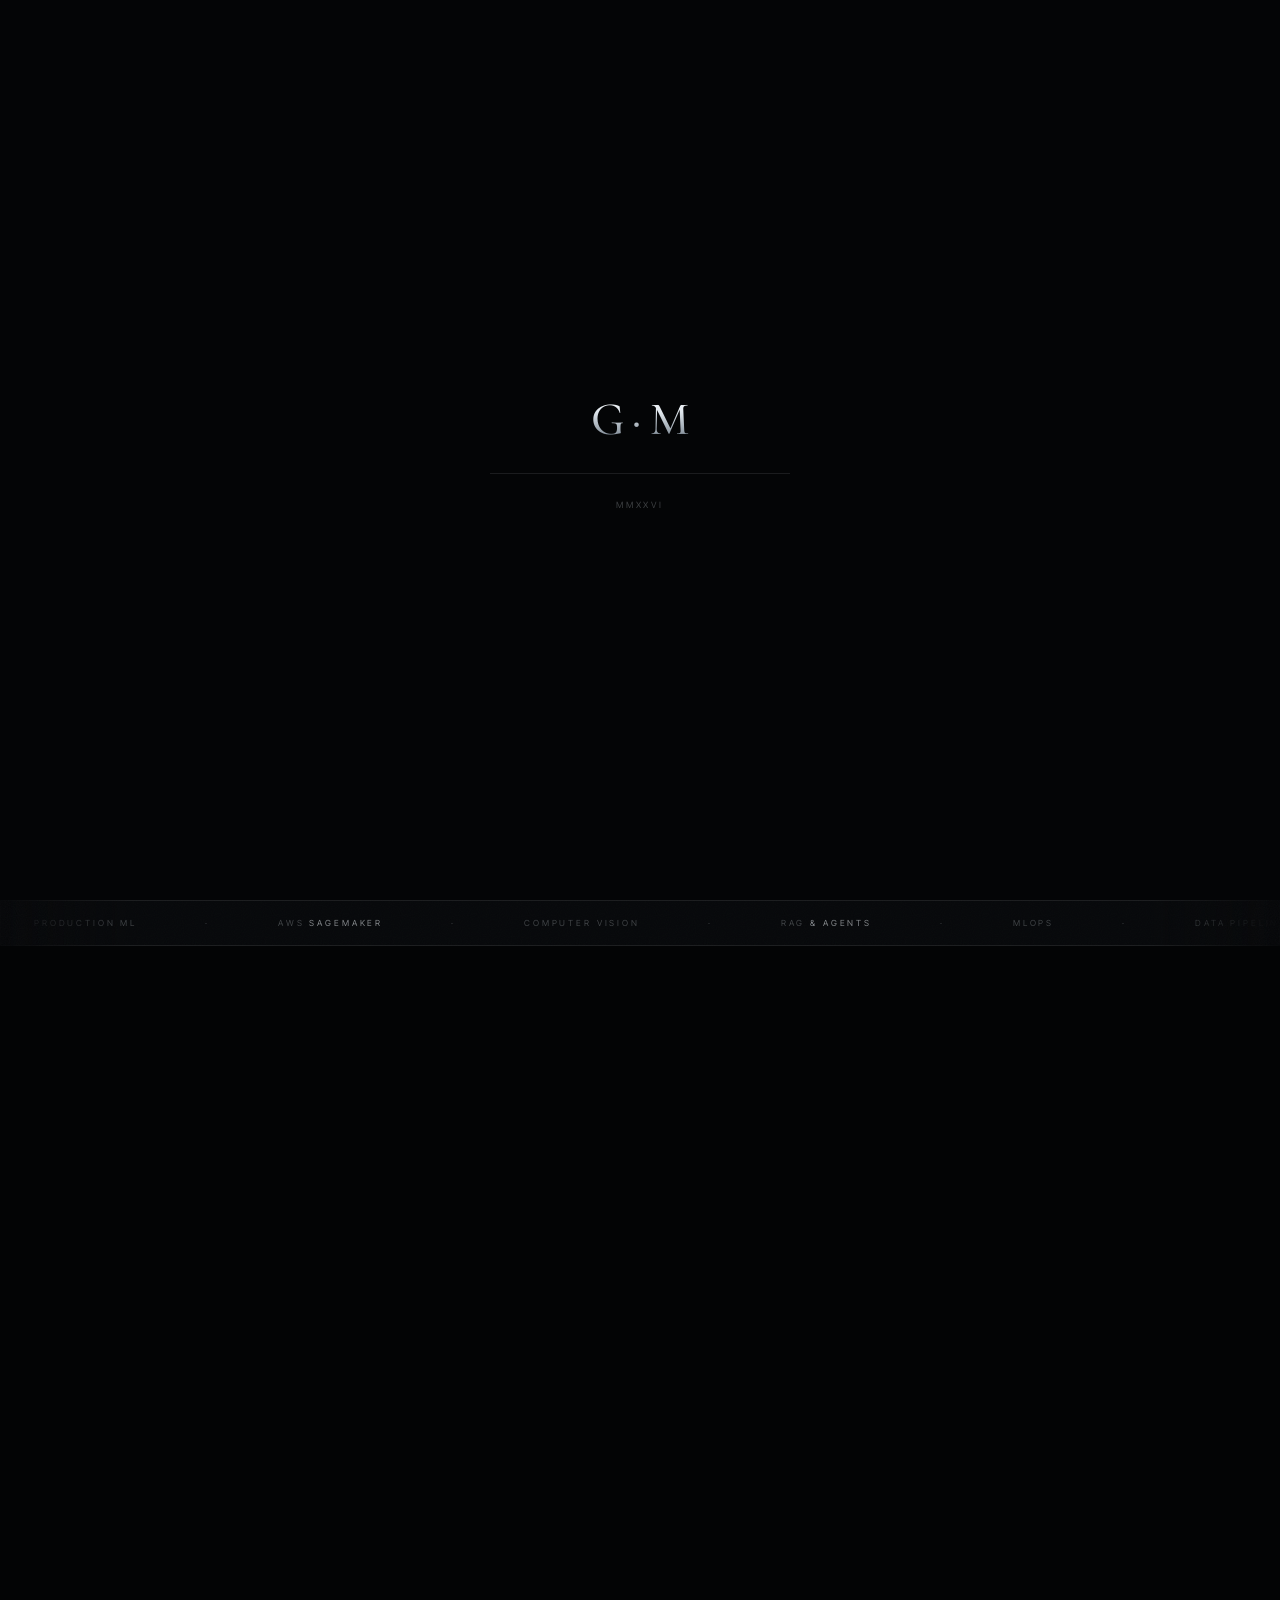
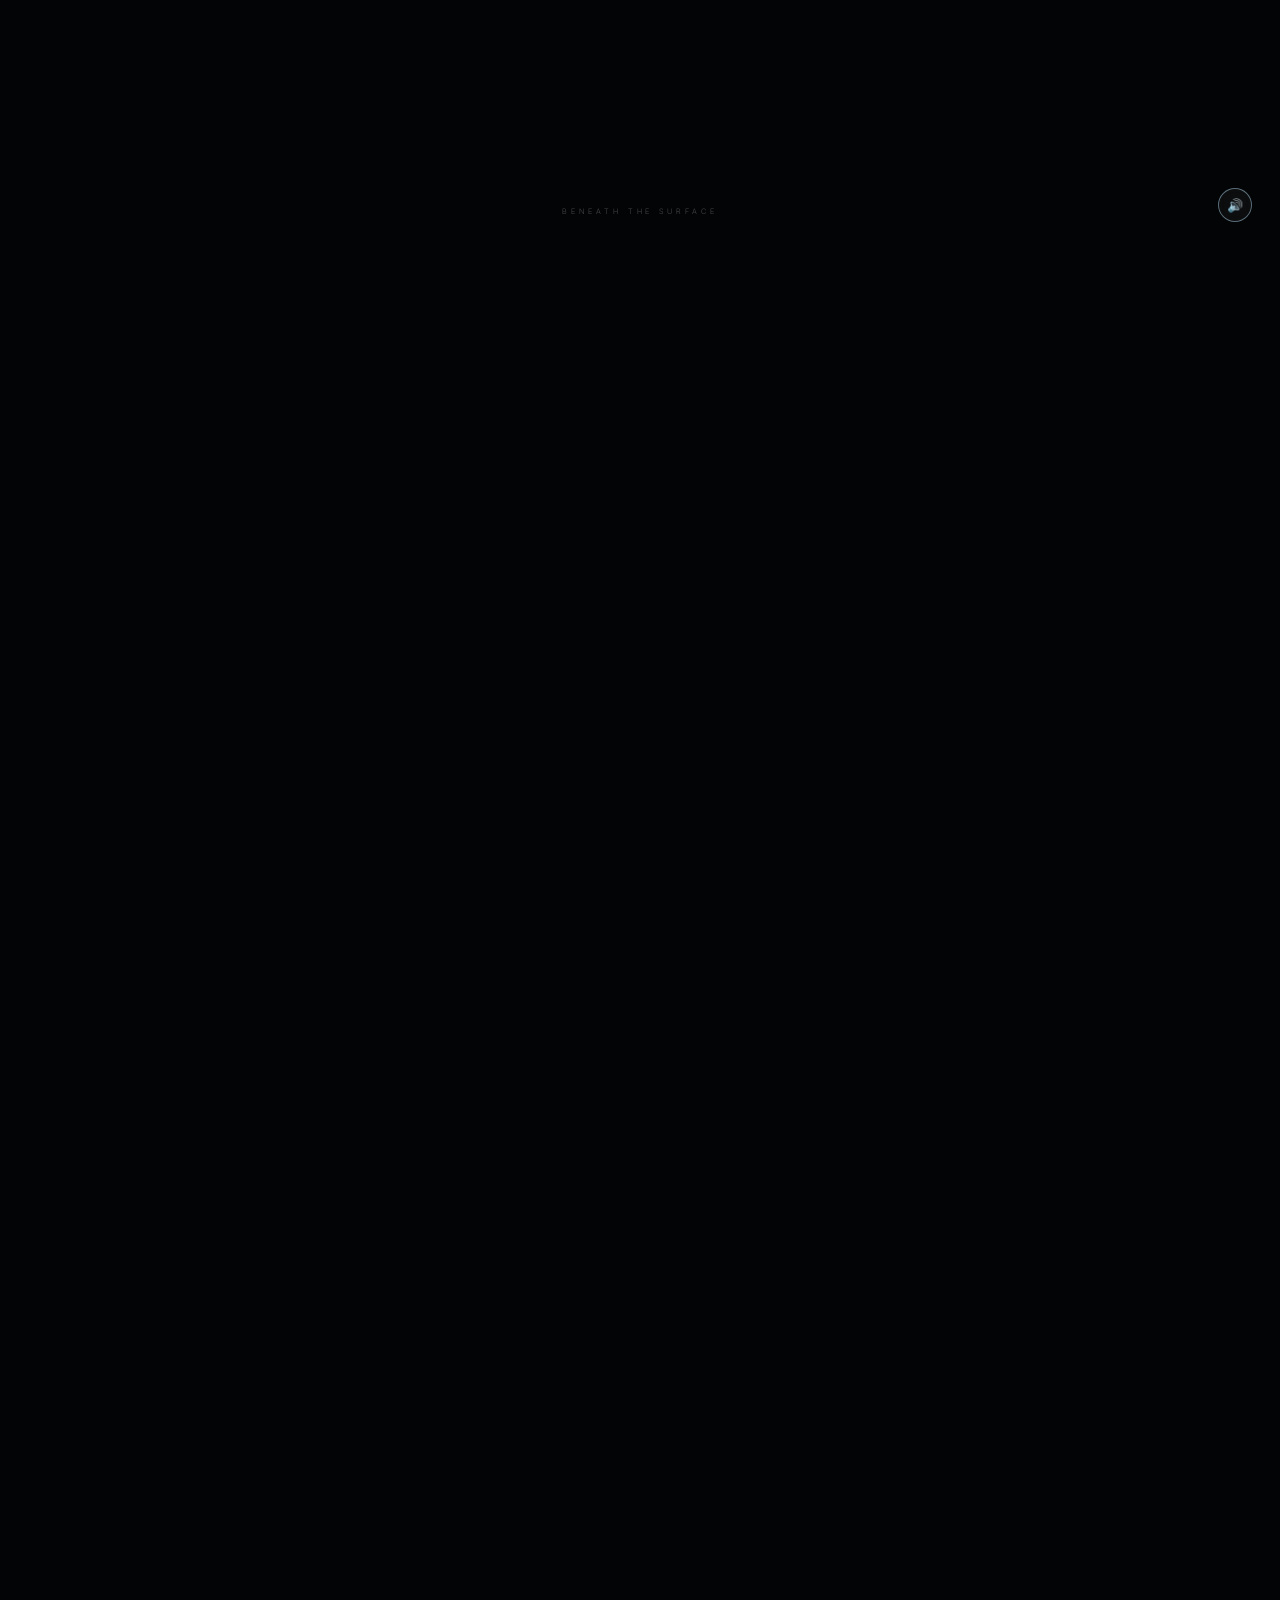
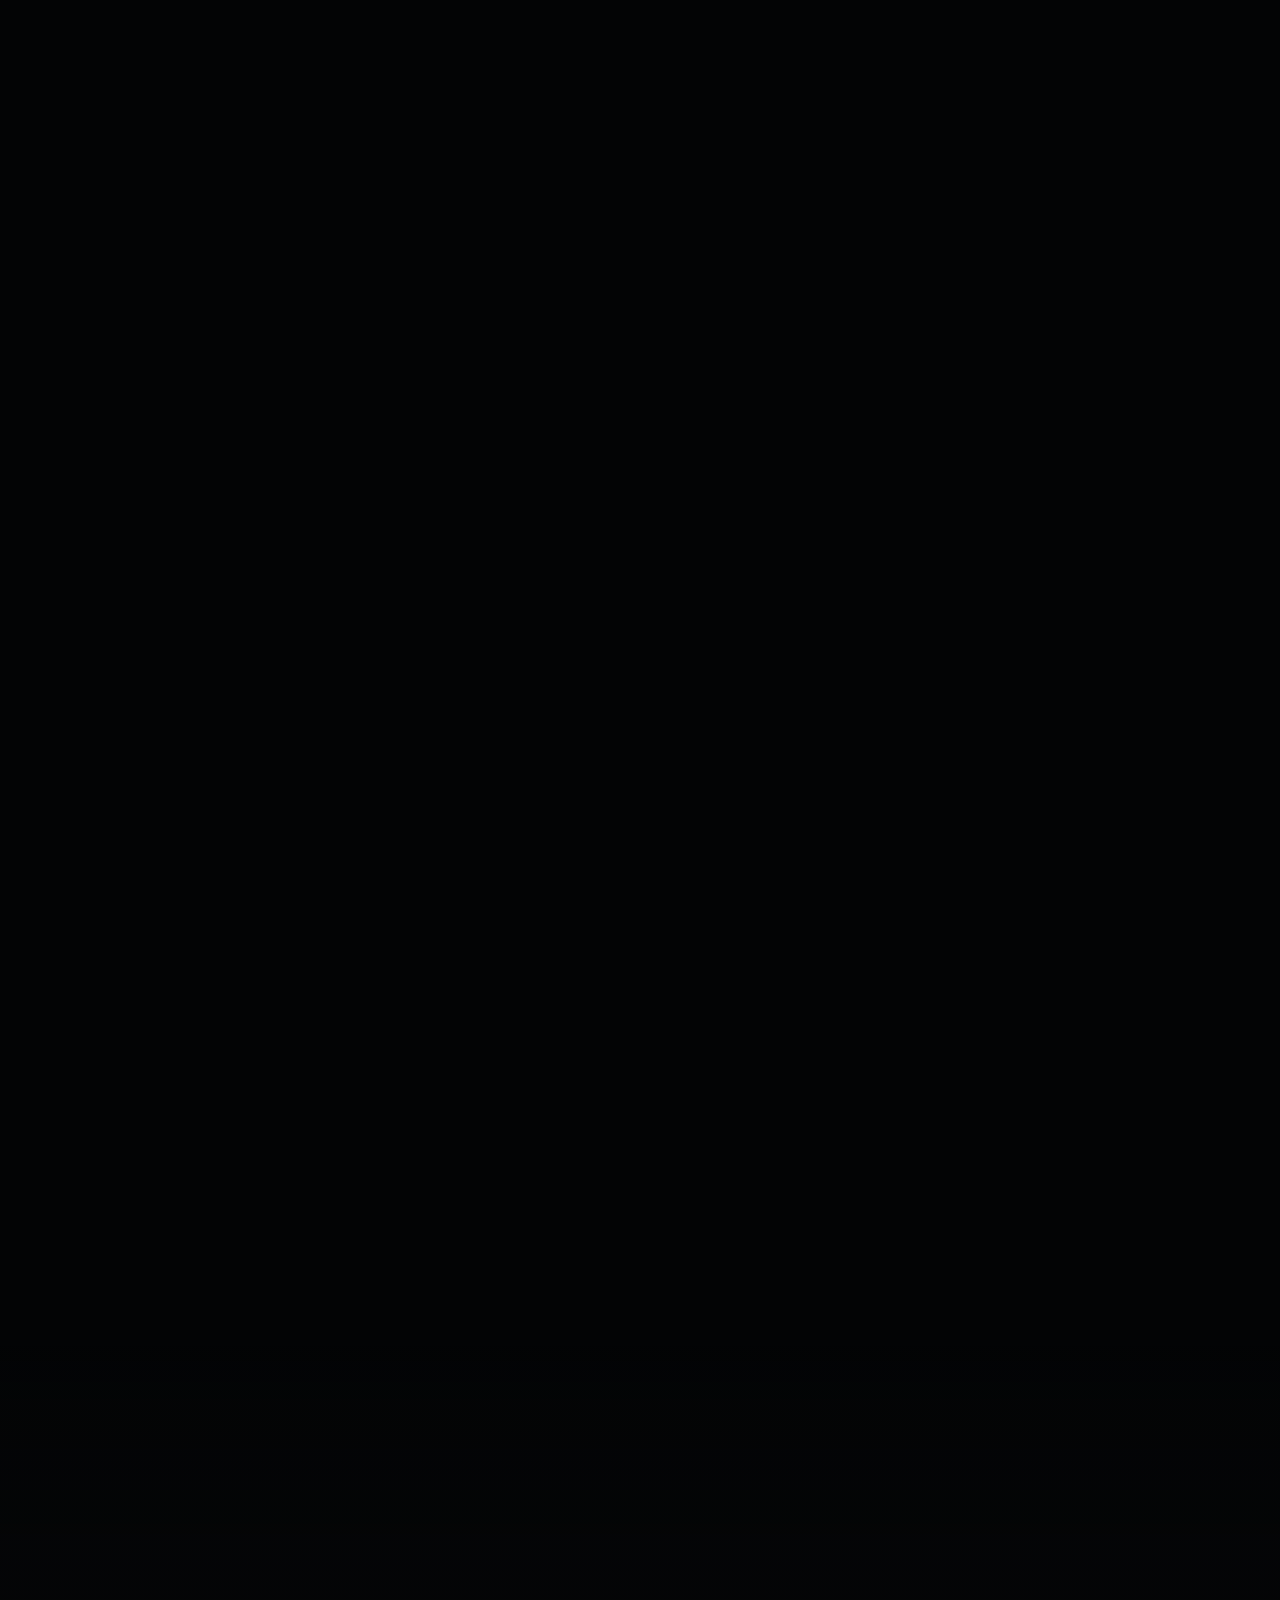
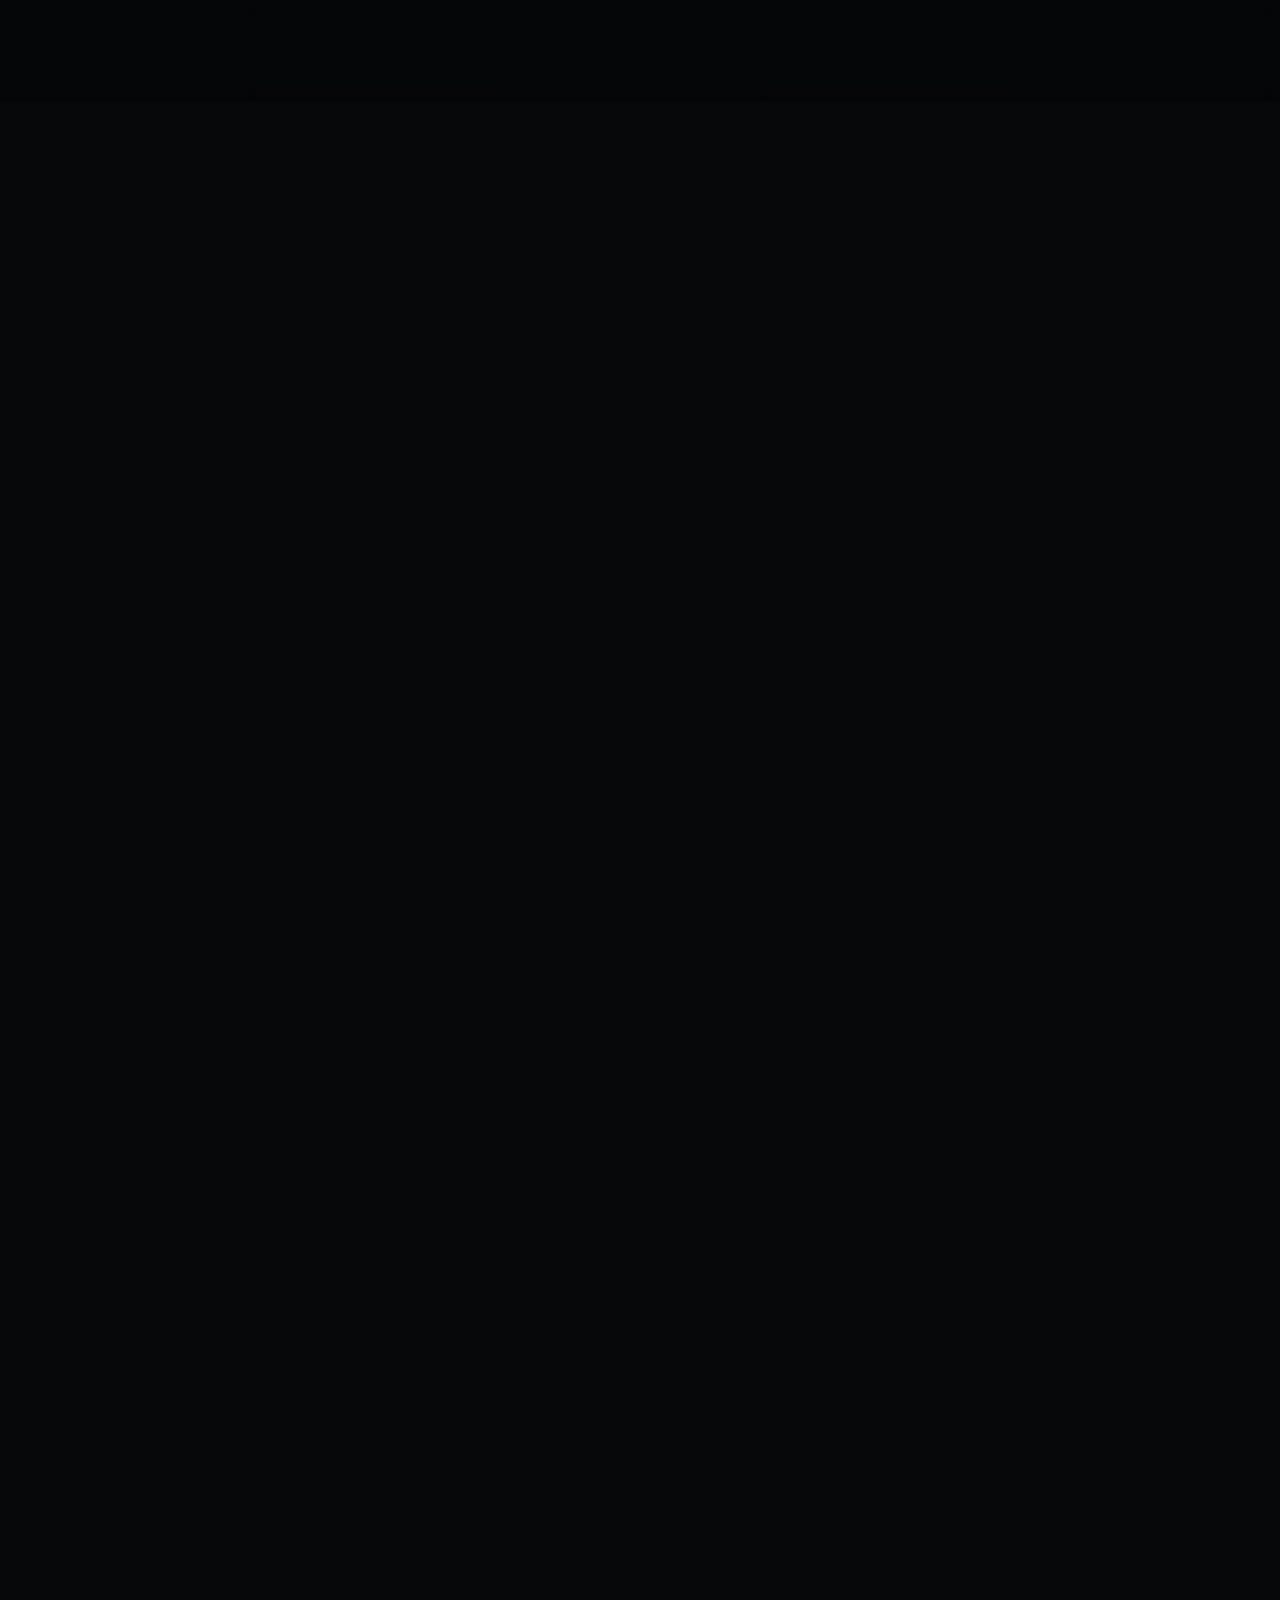
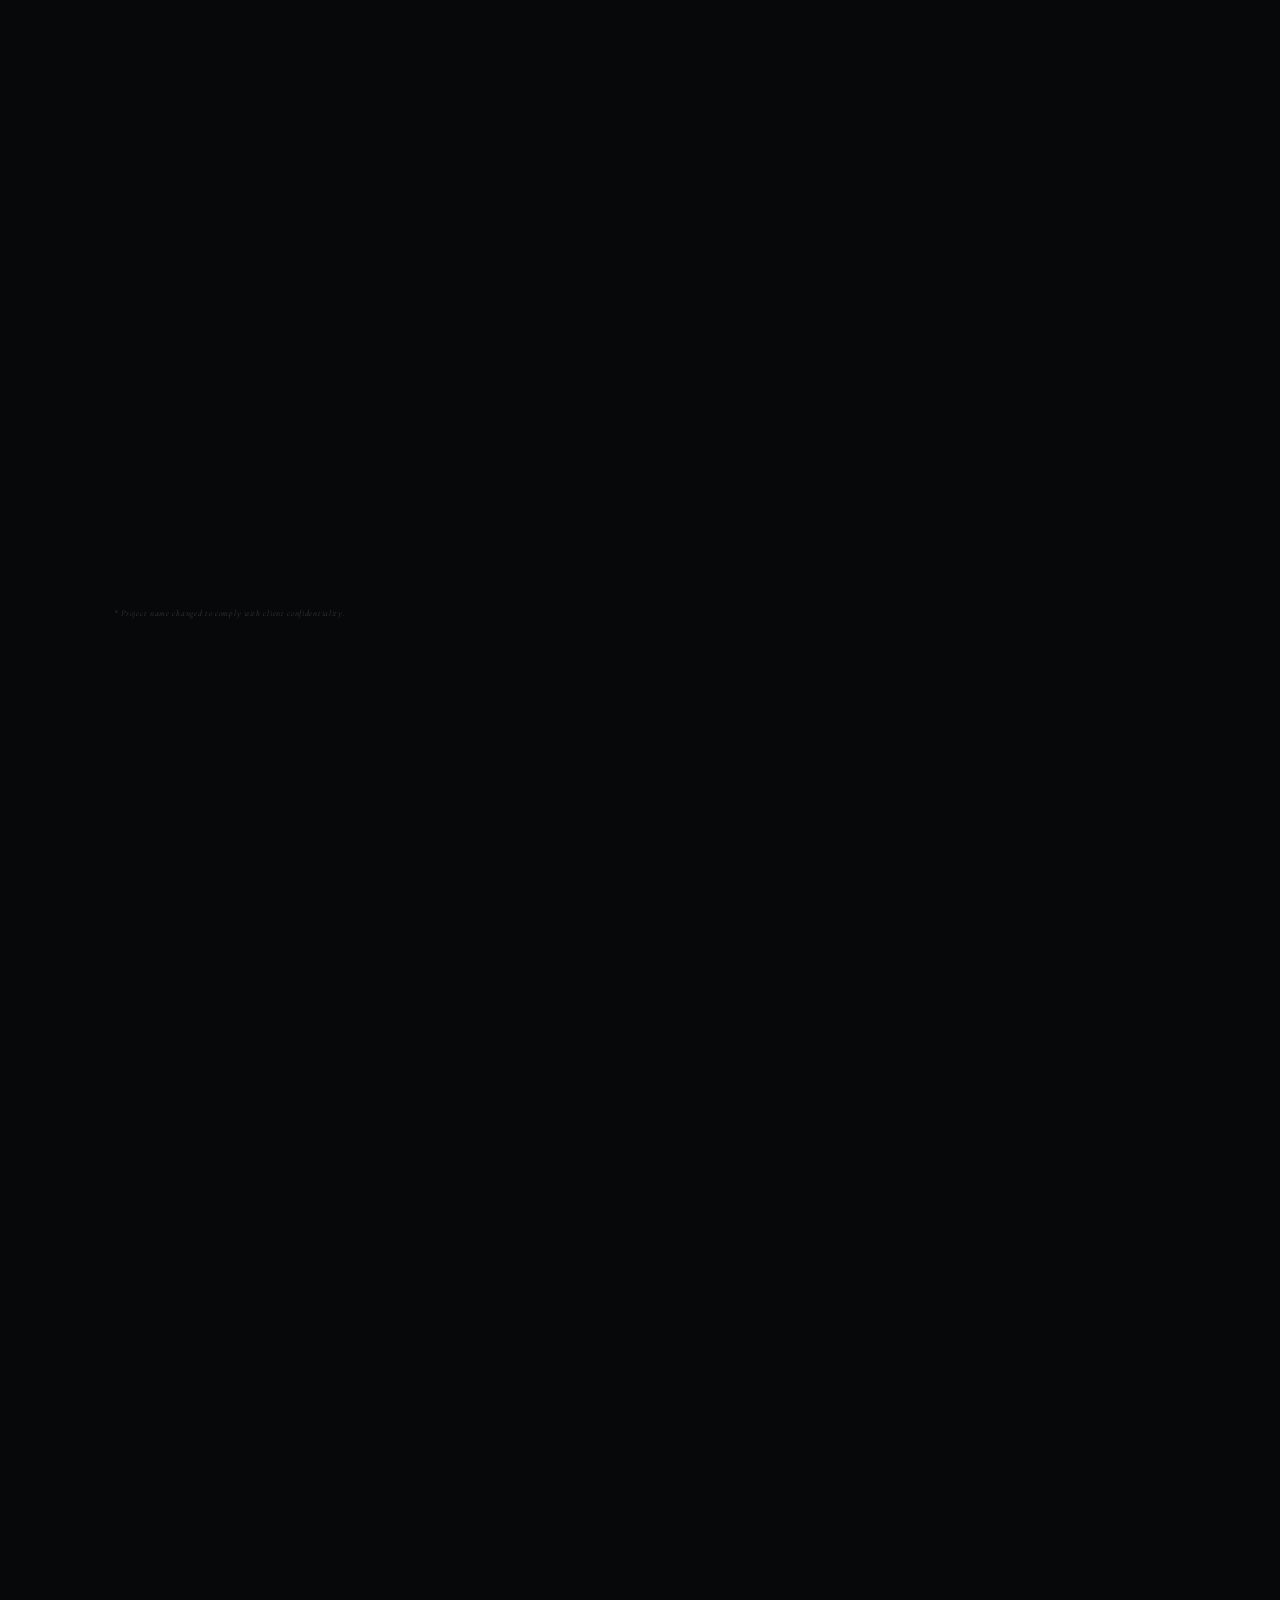
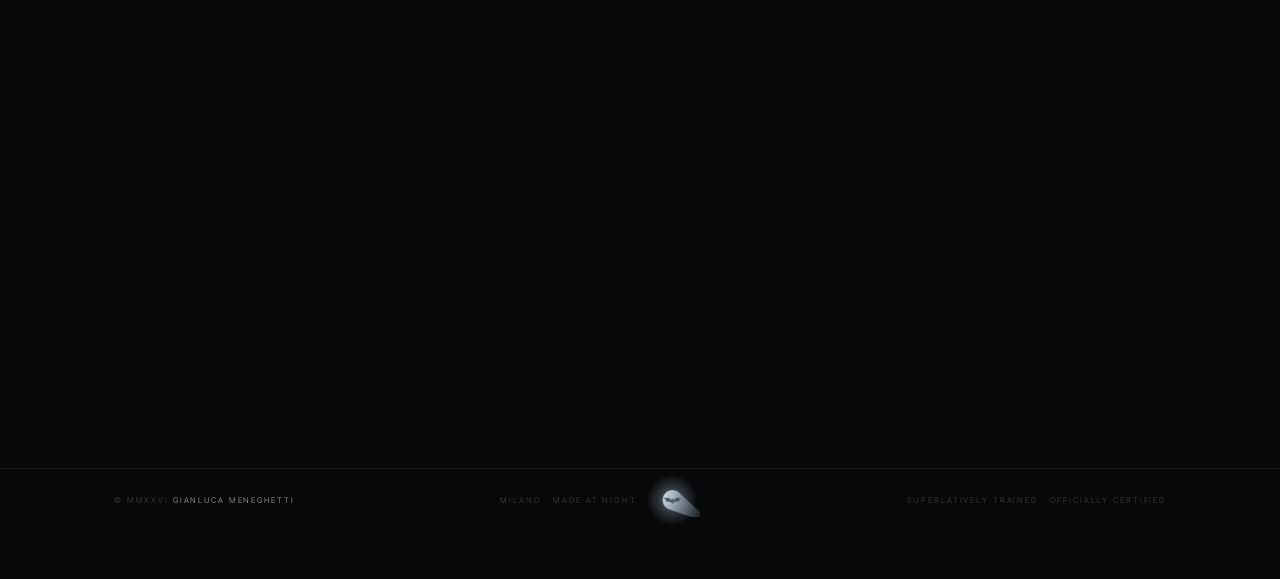
==== commit 5fe41630: "Add Brawn and EH57E fingerprint driver to project collection" ====
--- a/index.html
+++ b/index.html
@@ -241,6 +241,30 @@
         </div>
         <div class="side"><canvas class="pcanvas" data-viz="tele"></canvas></div>
       </div>
+      <div class="ref rv">
+        <div class="num">VI.</div>
+        <div>
+          <h3 class="steel">Brawn · Hybrid Athlete Platform</h3>
+          <div class="meta"><span>Ref. 006</span><span>Personal</span><span>2026 · In progress</span></div>
+          <p>Self-hosted training, nutrition and recovery tracker for athletes who lift, fight and run.
+          Zero-dependency <b>Node.js</b> API on SQLite, Svelte 5 web and Android app, local AI coach. Website live, app in progress.</p>
+          <div class="tags"><span>Node.js</span><span>SQLite</span><span>Svelte 5</span><span>Capacitor</span><span>LLM</span></div>
+          <a class="link" href="https://getbrawn.app" target="_blank" rel="noopener">↗ getbrawn.app</a>
+        </div>
+        <div class="side"><canvas class="pcanvas" data-viz="brawn"></canvas></div>
+      </div>
+      <div class="ref rv">
+        <div class="num">VII.</div>
+        <div>
+          <h3 class="steel">EH57E · Linux Fingerprint Driver</h3>
+          <div class="meta"><span>Ref. 007</span><span>Open source</span><span>2026 · In progress</span></div>
+          <p>A <b>libfprint</b> driver for the EgisTec sensor inside Samsung Galaxy Book power buttons, which had
+          no Linux support. USB protocol reconstructed; enrolment and PAM login work, matching still being tuned.</p>
+          <div class="tags"><span>C</span><span>libfprint</span><span>USB</span><span>PAM</span></div>
+          <a class="link" href="https://github.com/ApexMene/egistec-eh57e-linux" target="_blank" rel="noopener">↗ github</a>
+        </div>
+        <div class="side"><canvas class="pcanvas" data-viz="print"></canvas></div>
+      </div>
     </div>
     <div class="coll-fn">* Project name changed to comply with client confidentiality.</div>
   </div>
@@ -347,6 +371,7 @@
     <div class="big steel rv d1">Let's build something<br><em>worth building.</em></div>
     <div class="clinks rv d2">
       <a class="clink primary" href="https://www.linkedin.com/in/gianluca-meneghetti-3b520325b/" target="_blank" rel="noopener"><svg width="14" height="14" viewBox="0 0 24 24" fill="currentColor"><path d="M20.447 20.452h-3.554v-5.569c0-1.328-.027-3.037-1.852-3.037-1.853 0-2.136 1.445-2.136 2.939v5.667H9.351V9h3.414v1.561h.046c.477-.9 1.637-1.85 3.37-1.85 3.601 0 4.267 2.37 4.267 5.455v6.286zM5.337 7.433a2.062 2.062 0 0 1-2.063-2.065 2.064 2.064 0 1 1 2.063 2.065zm1.782 13.019H3.555V9h3.564v11.452zM22.225 0H1.771C.792 0 0 .774 0 1.729v20.542C0 23.227.792 24 1.771 24h20.451C23.2 24 24 23.227 24 22.271V1.729C24 .774 23.2 0 22.222 0h.003z"/></svg> LinkedIn →</a>
+      <a class="clink" href="mailto:gianluca@gianlucameneghetti.com"><svg width="14" height="14" viewBox="0 0 24 24" fill="none" stroke="currentColor" stroke-width="2" stroke-linecap="round" stroke-linejoin="round"><rect x="2" y="4" width="20" height="16" rx="2"/><path d="m22 7-10 6L2 7"/></svg> Email</a>
       <a class="clink" href="https://github.com/ApexMene" target="_blank" rel="noopener"><svg width="14" height="14" viewBox="0 0 24 24" fill="currentColor"><path d="M12 2C6.477 2 2 6.477 2 12c0 4.418 2.865 8.166 6.839 9.489.5.092.682-.217.682-.482 0-.237-.009-.868-.013-1.703-2.782.604-3.369-1.34-3.369-1.34-.454-1.156-1.11-1.463-1.11-1.463-.908-.62.069-.608.069-.608 1.003.07 1.531 1.03 1.531 1.03.892 1.529 2.341 1.087 2.91.832.092-.647.35-1.088.636-1.338-2.22-.253-4.555-1.11-4.555-4.943 0-1.091.39-1.984 1.029-2.683-.103-.253-.446-1.27.098-2.647 0 0 .84-.269 2.75 1.025A9.578 9.578 0 0 1 12 6.836c.85.004 1.705.114 2.504.336 1.909-1.294 2.747-1.025 2.747-1.025.546 1.377.202 2.394.1 2.647.64.699 1.028 1.592 1.028 2.683 0 3.842-2.339 4.687-4.566 4.935.359.309.678.919.678 1.852 0 1.336-.012 2.415-.012 2.741 0 .267.18.578.688.48C19.138 20.163 22 16.418 22 12c0-5.523-4.477-10-10-10z"/></svg> GitHub</a>
       <a class="clink" href="https://drive.google.com/uc?export=download&id=1Fq0aJ2d0NhGX0Ik8Cn6zpMUiLzaWmWTu" download><svg width="14" height="14" viewBox="0 0 24 24" fill="none" stroke="currentColor" stroke-width="2" stroke-linecap="round" stroke-linejoin="round"><path d="M21 15v4a2 2 0 0 1-2 2H5a2 2 0 0 1-2-2v-4"/><polyline points="7 10 12 15 17 10"/><line x1="12" y1="15" x2="12" y2="3"/></svg> Resume</a>
     </div>
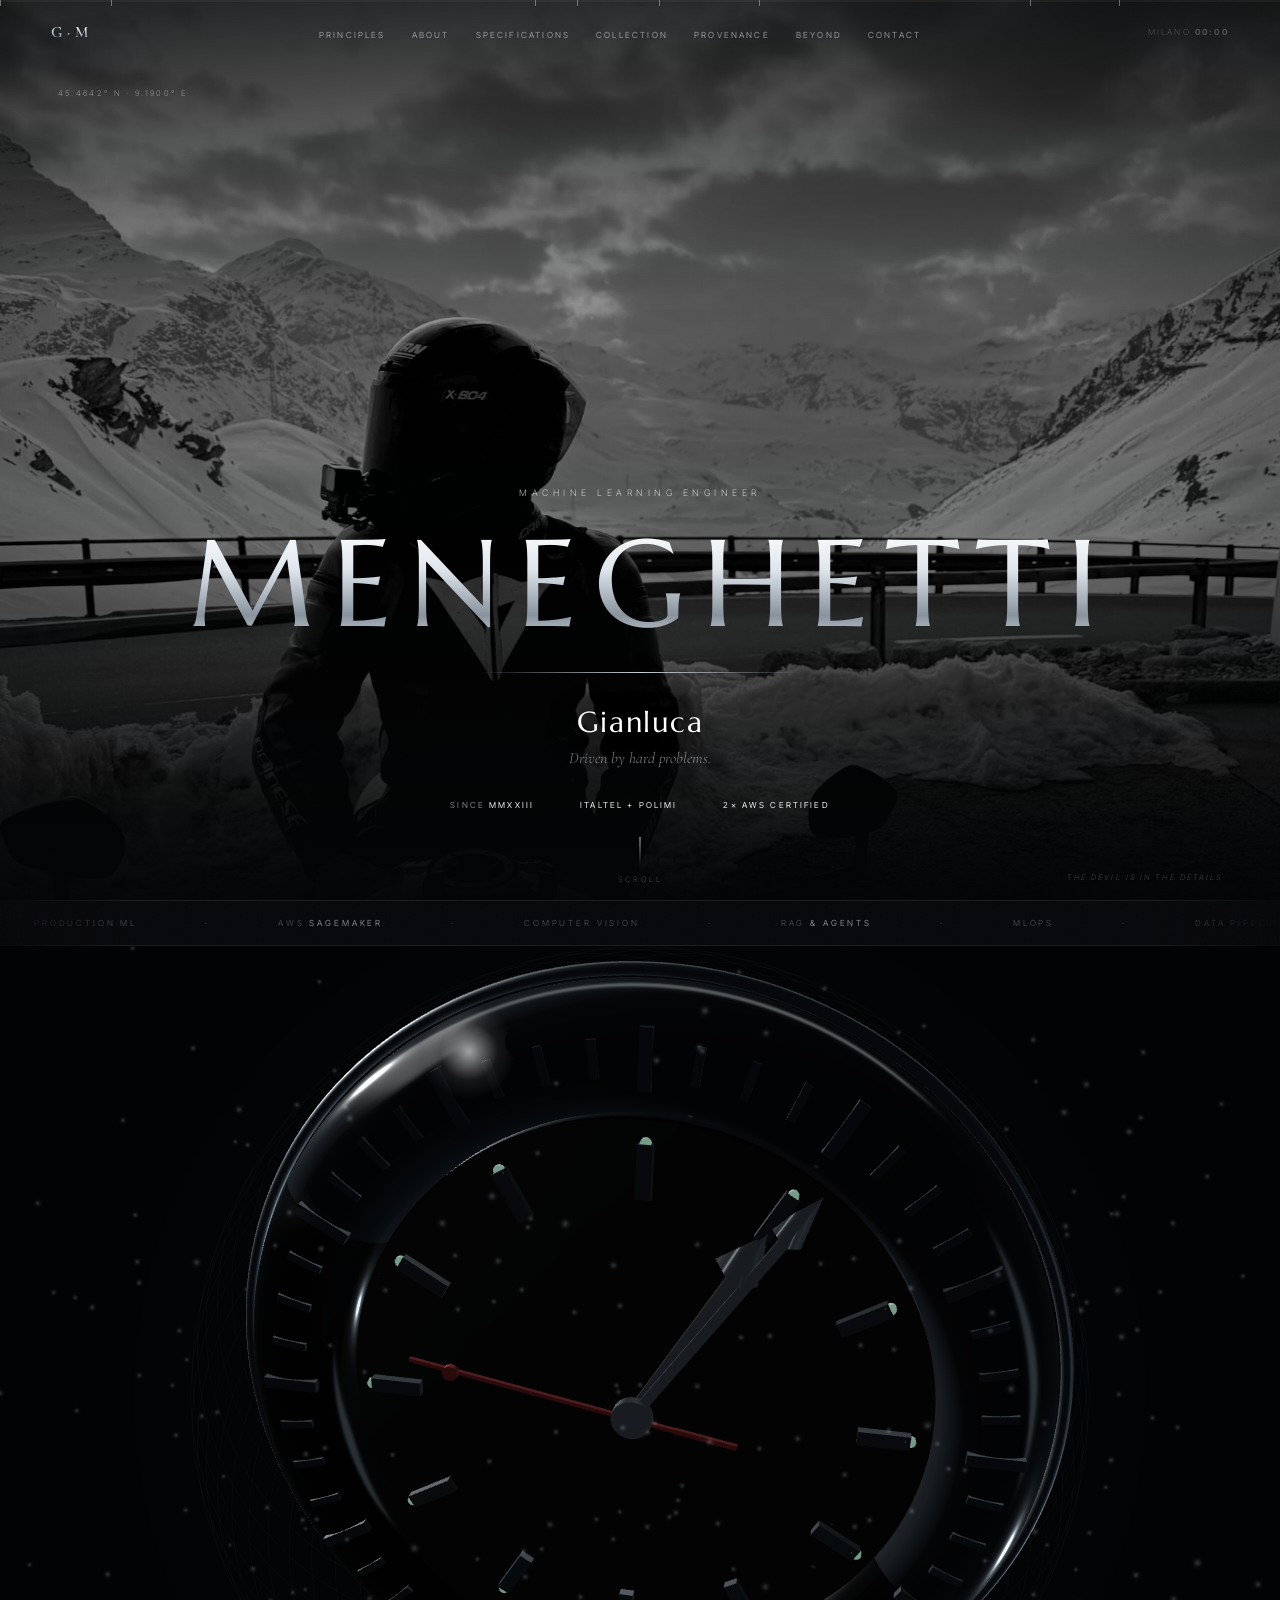
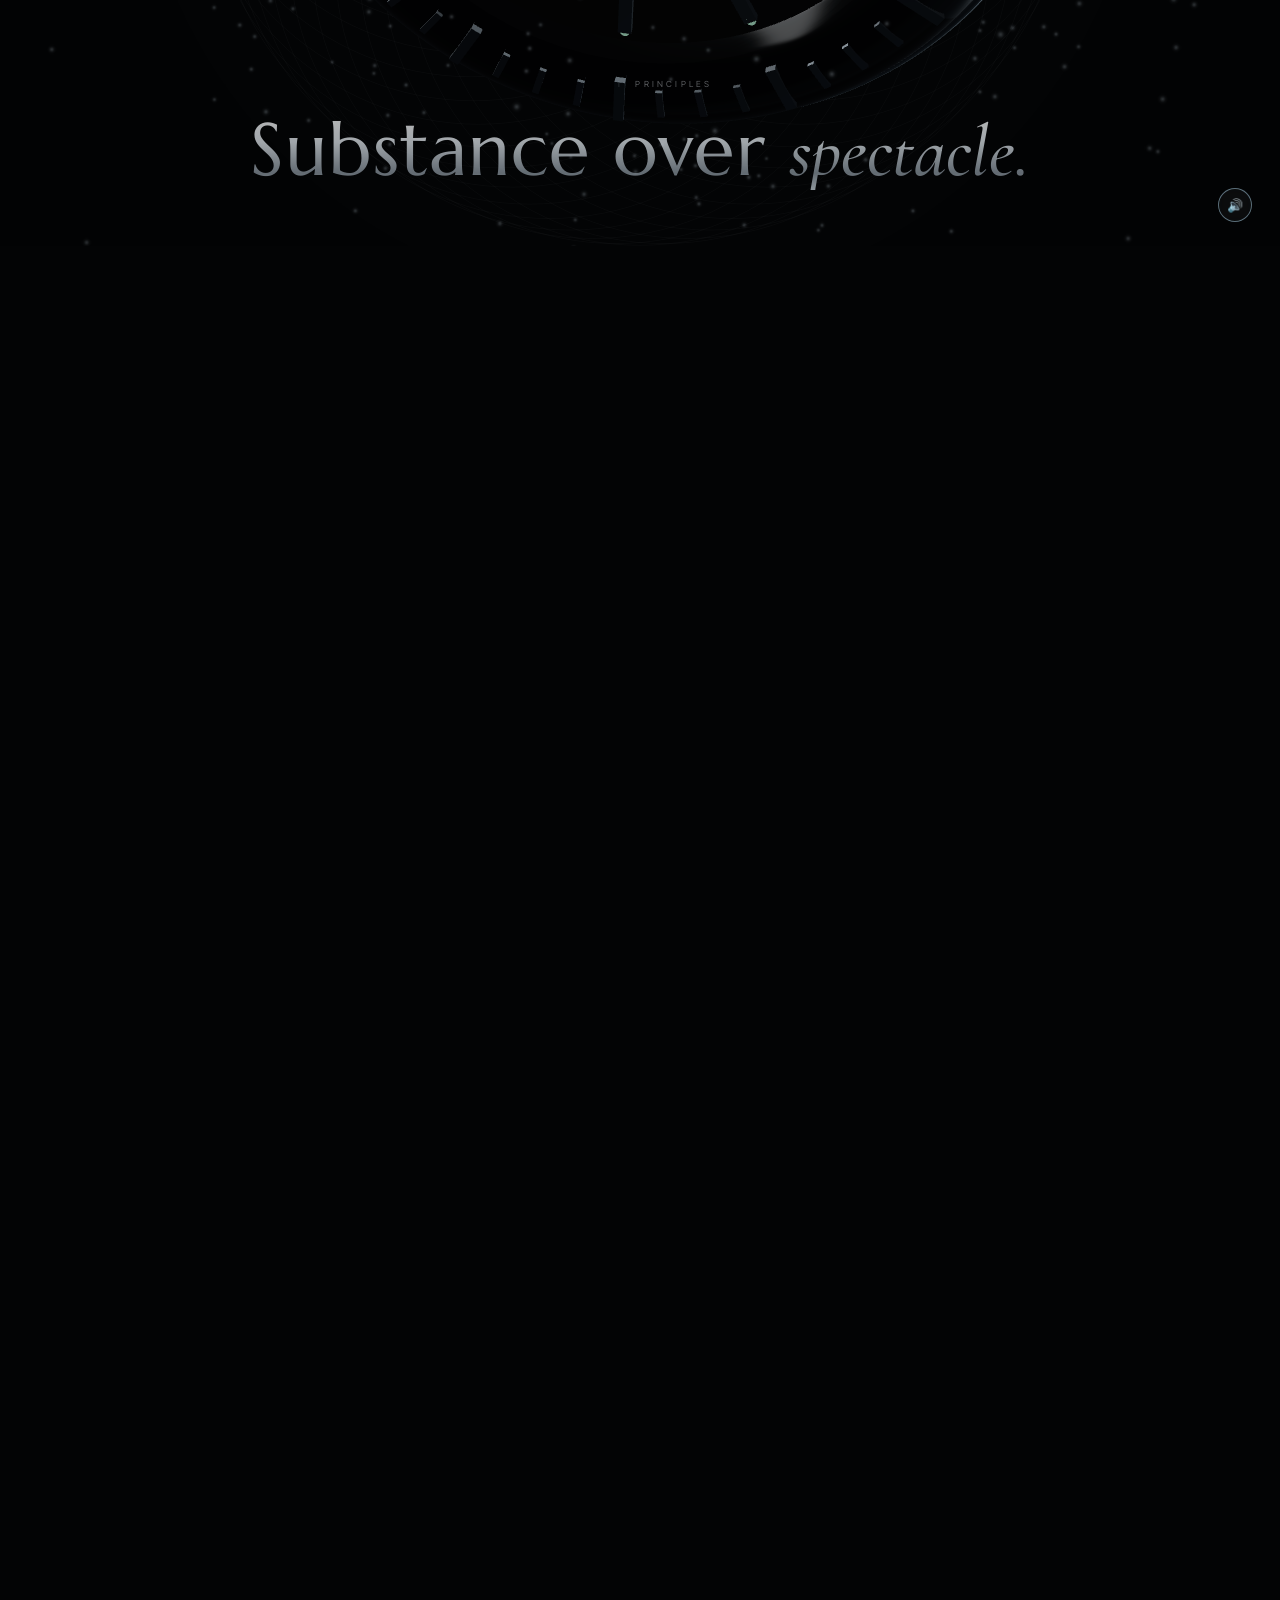
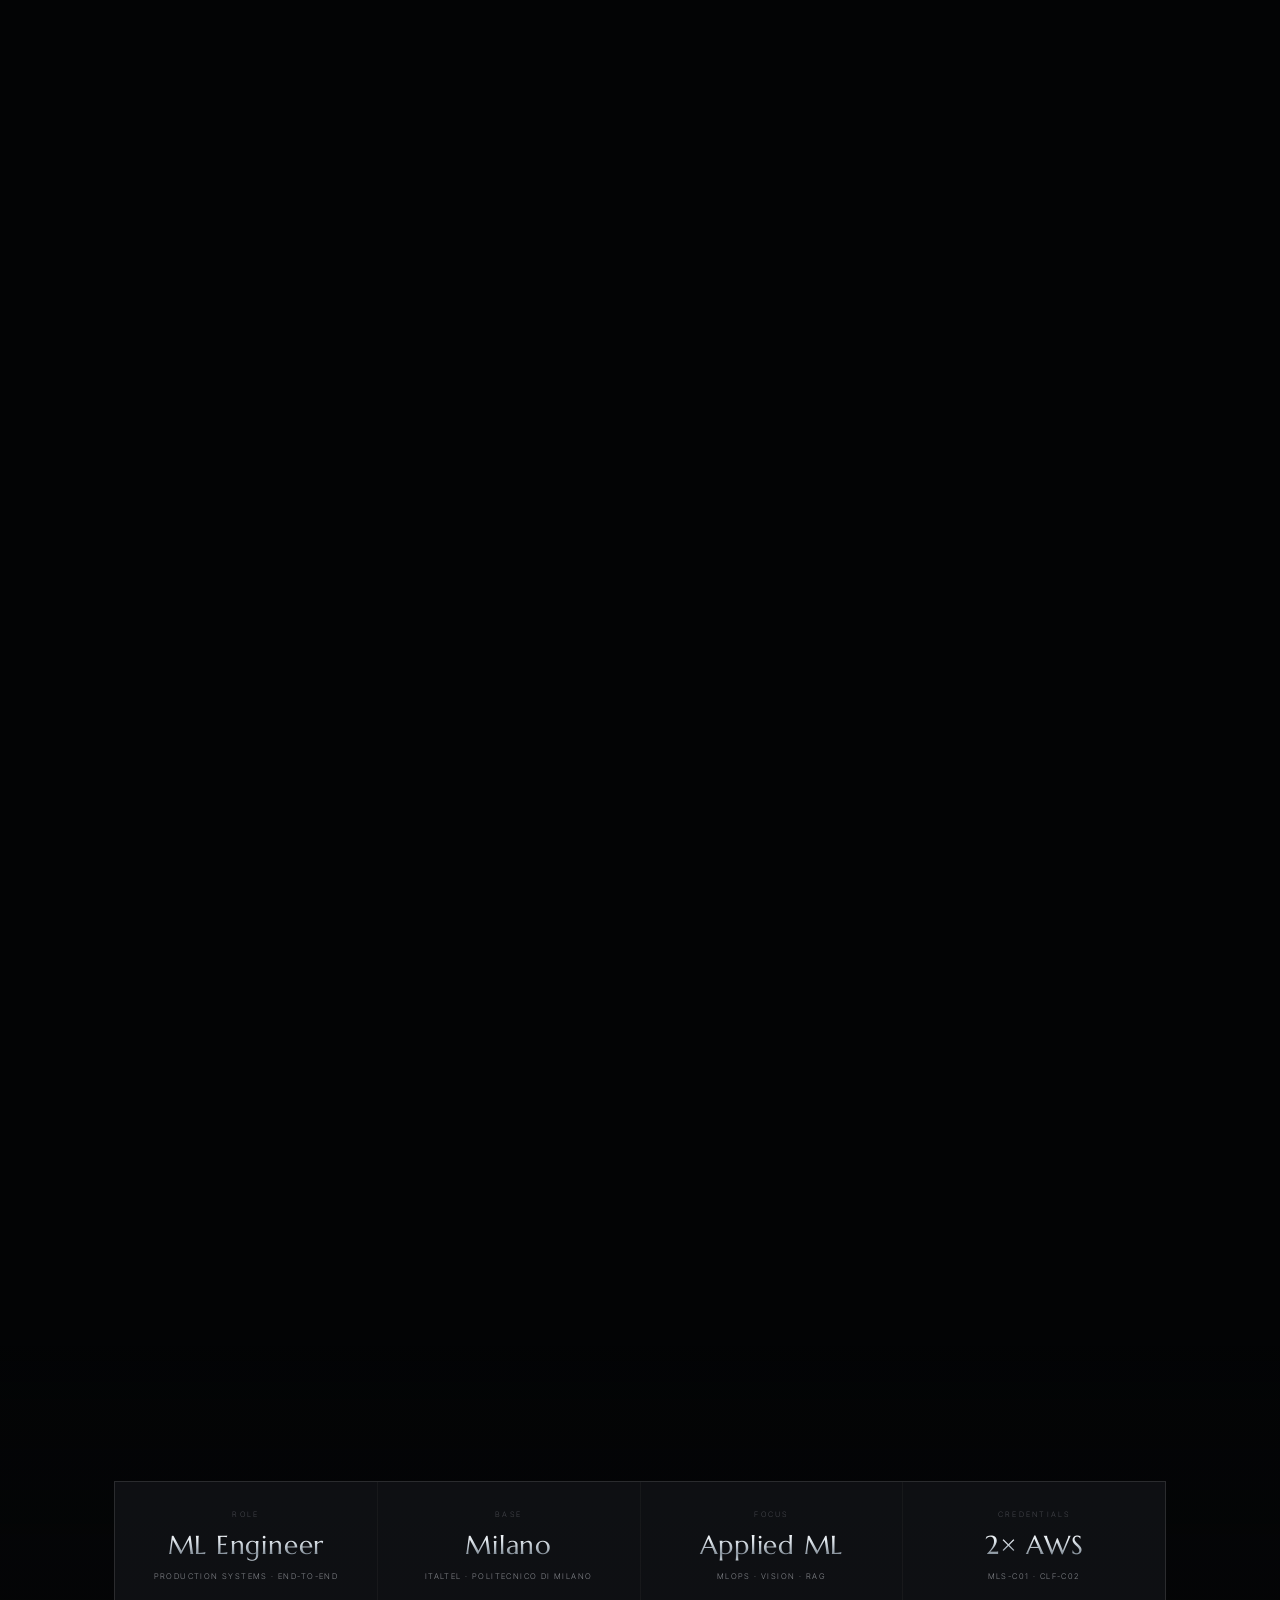
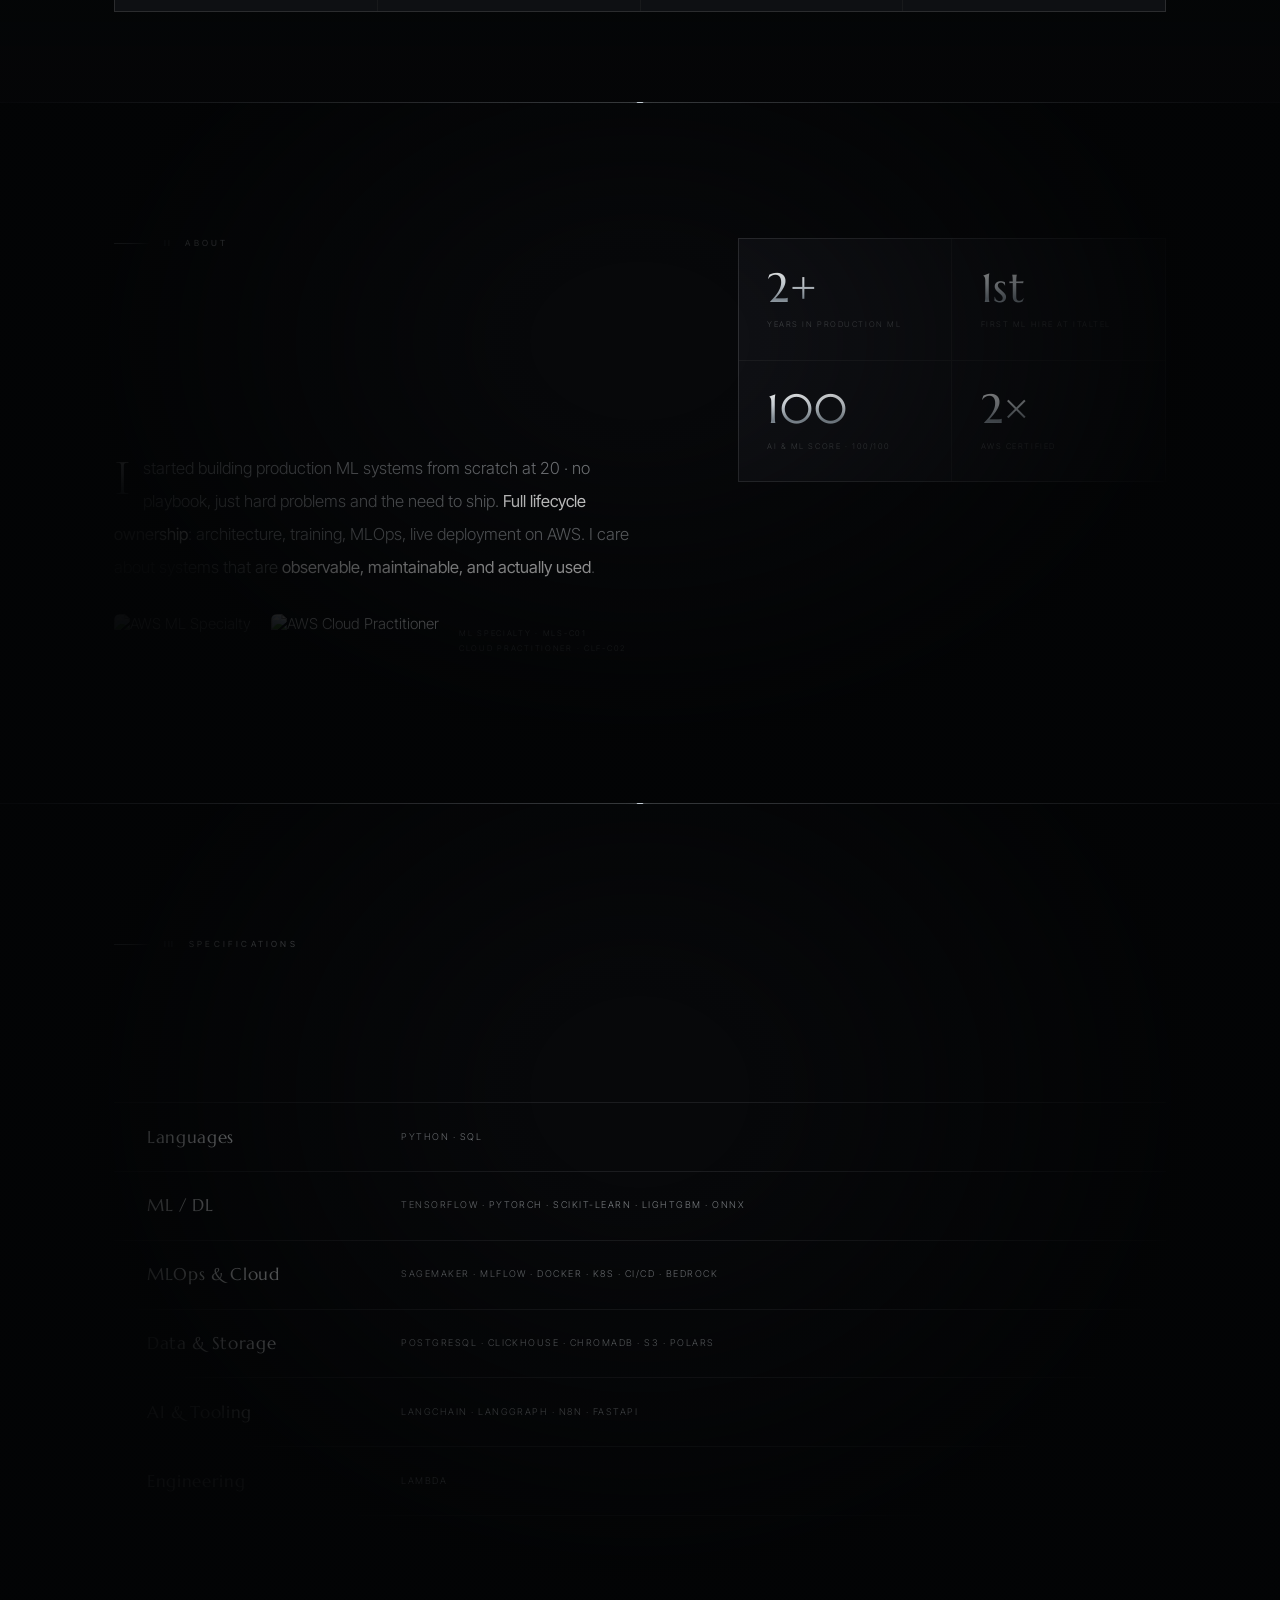
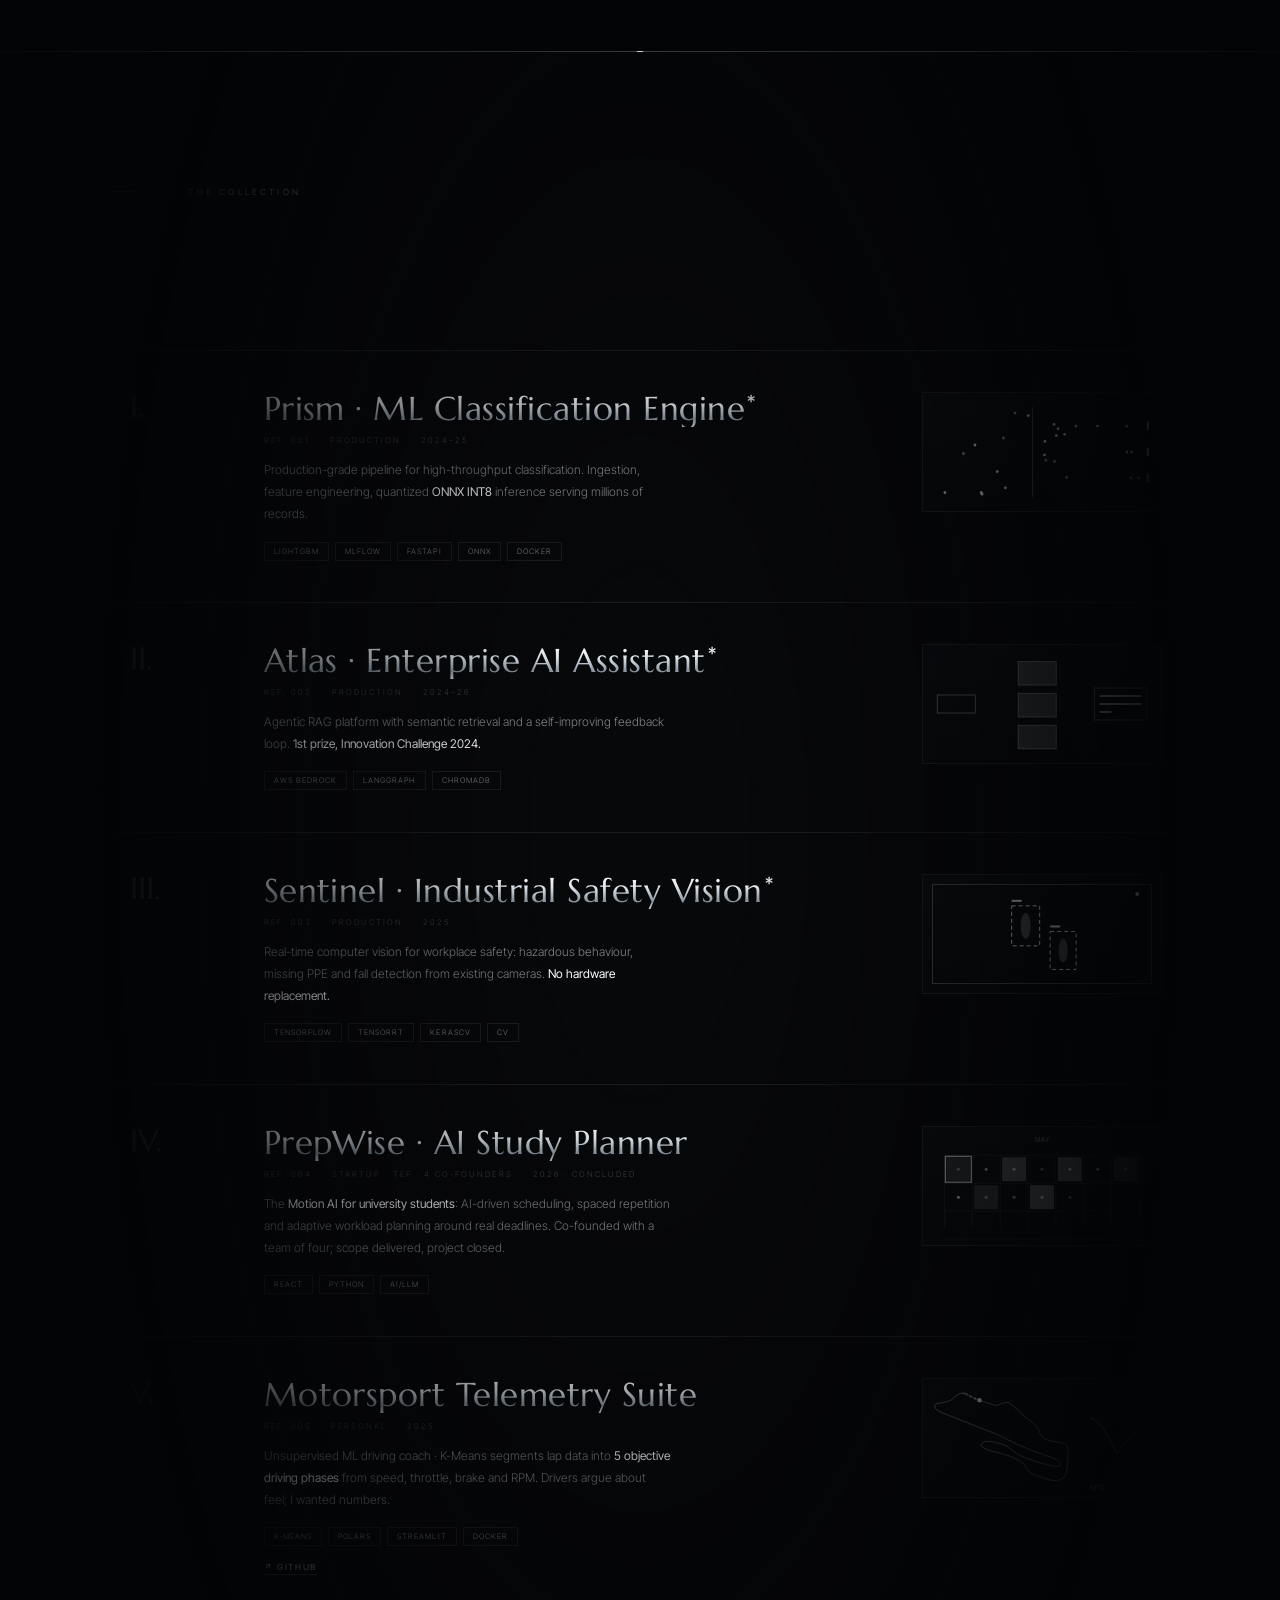
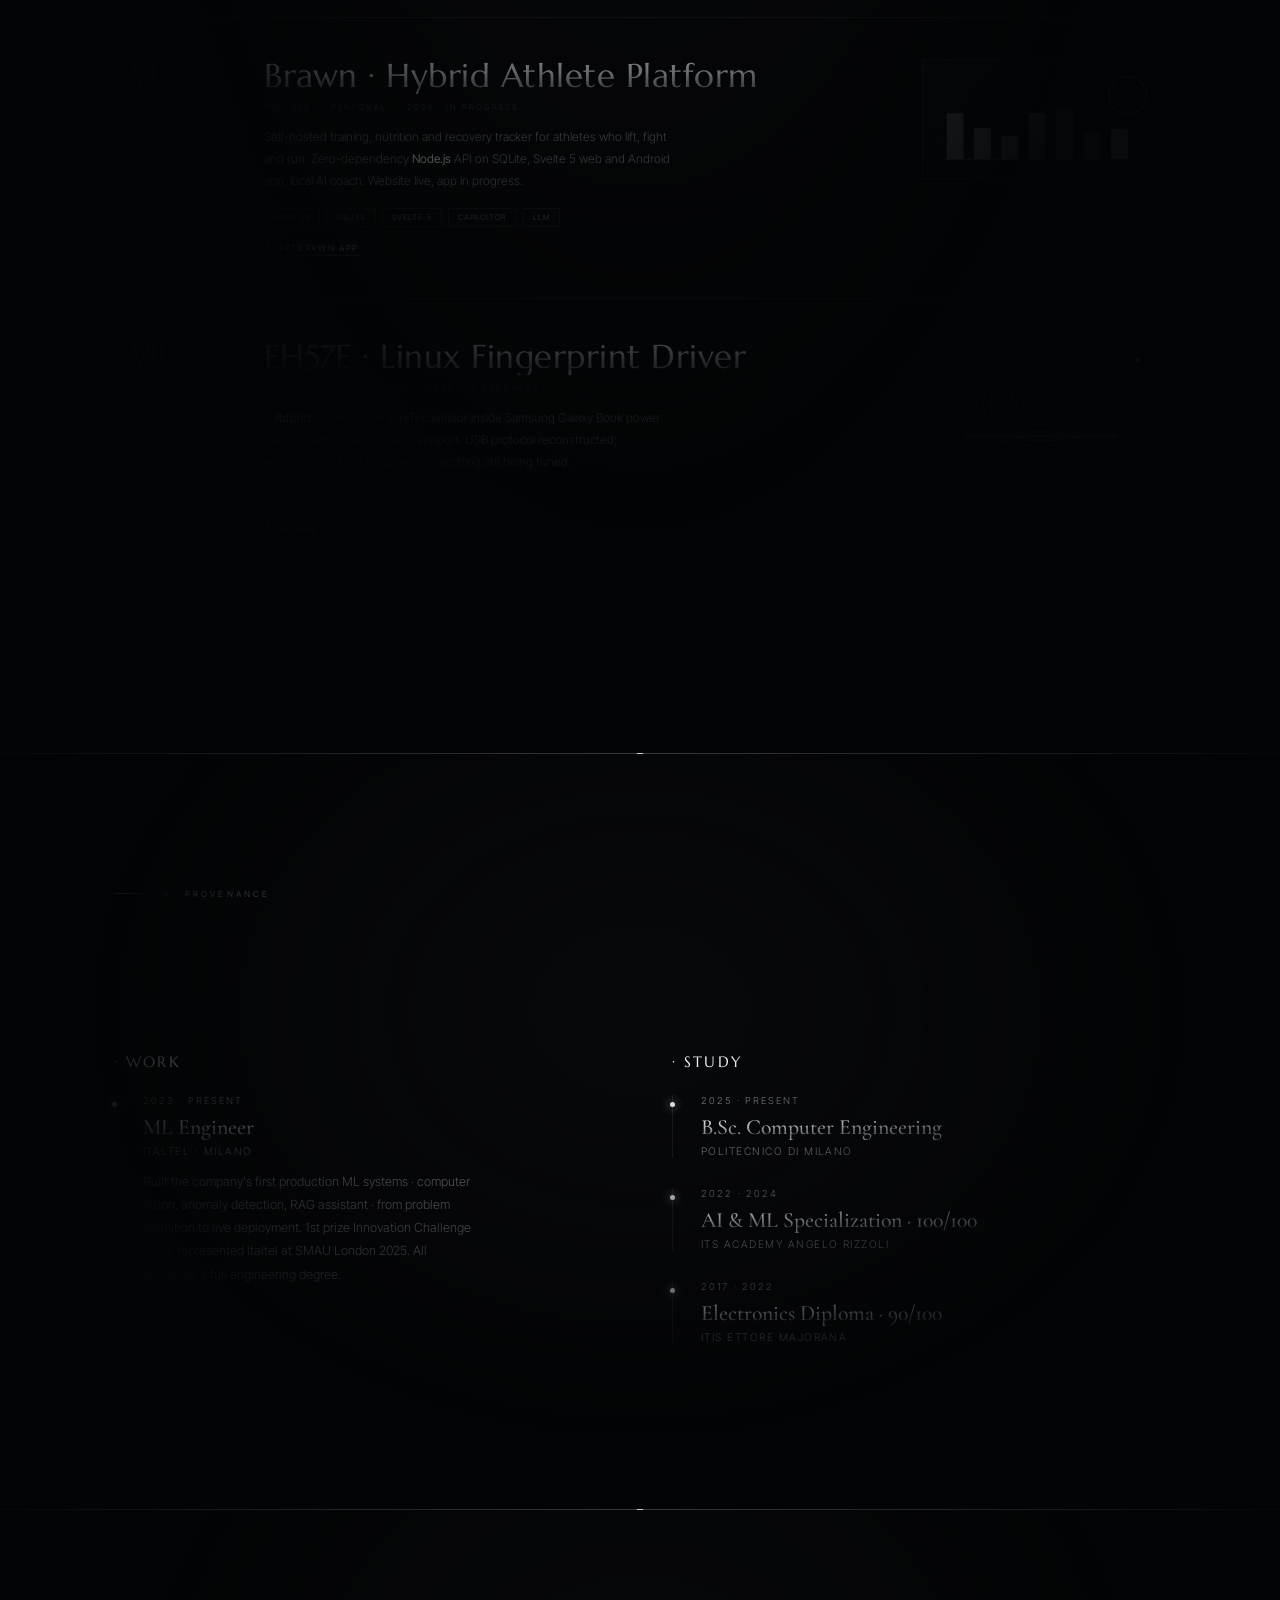
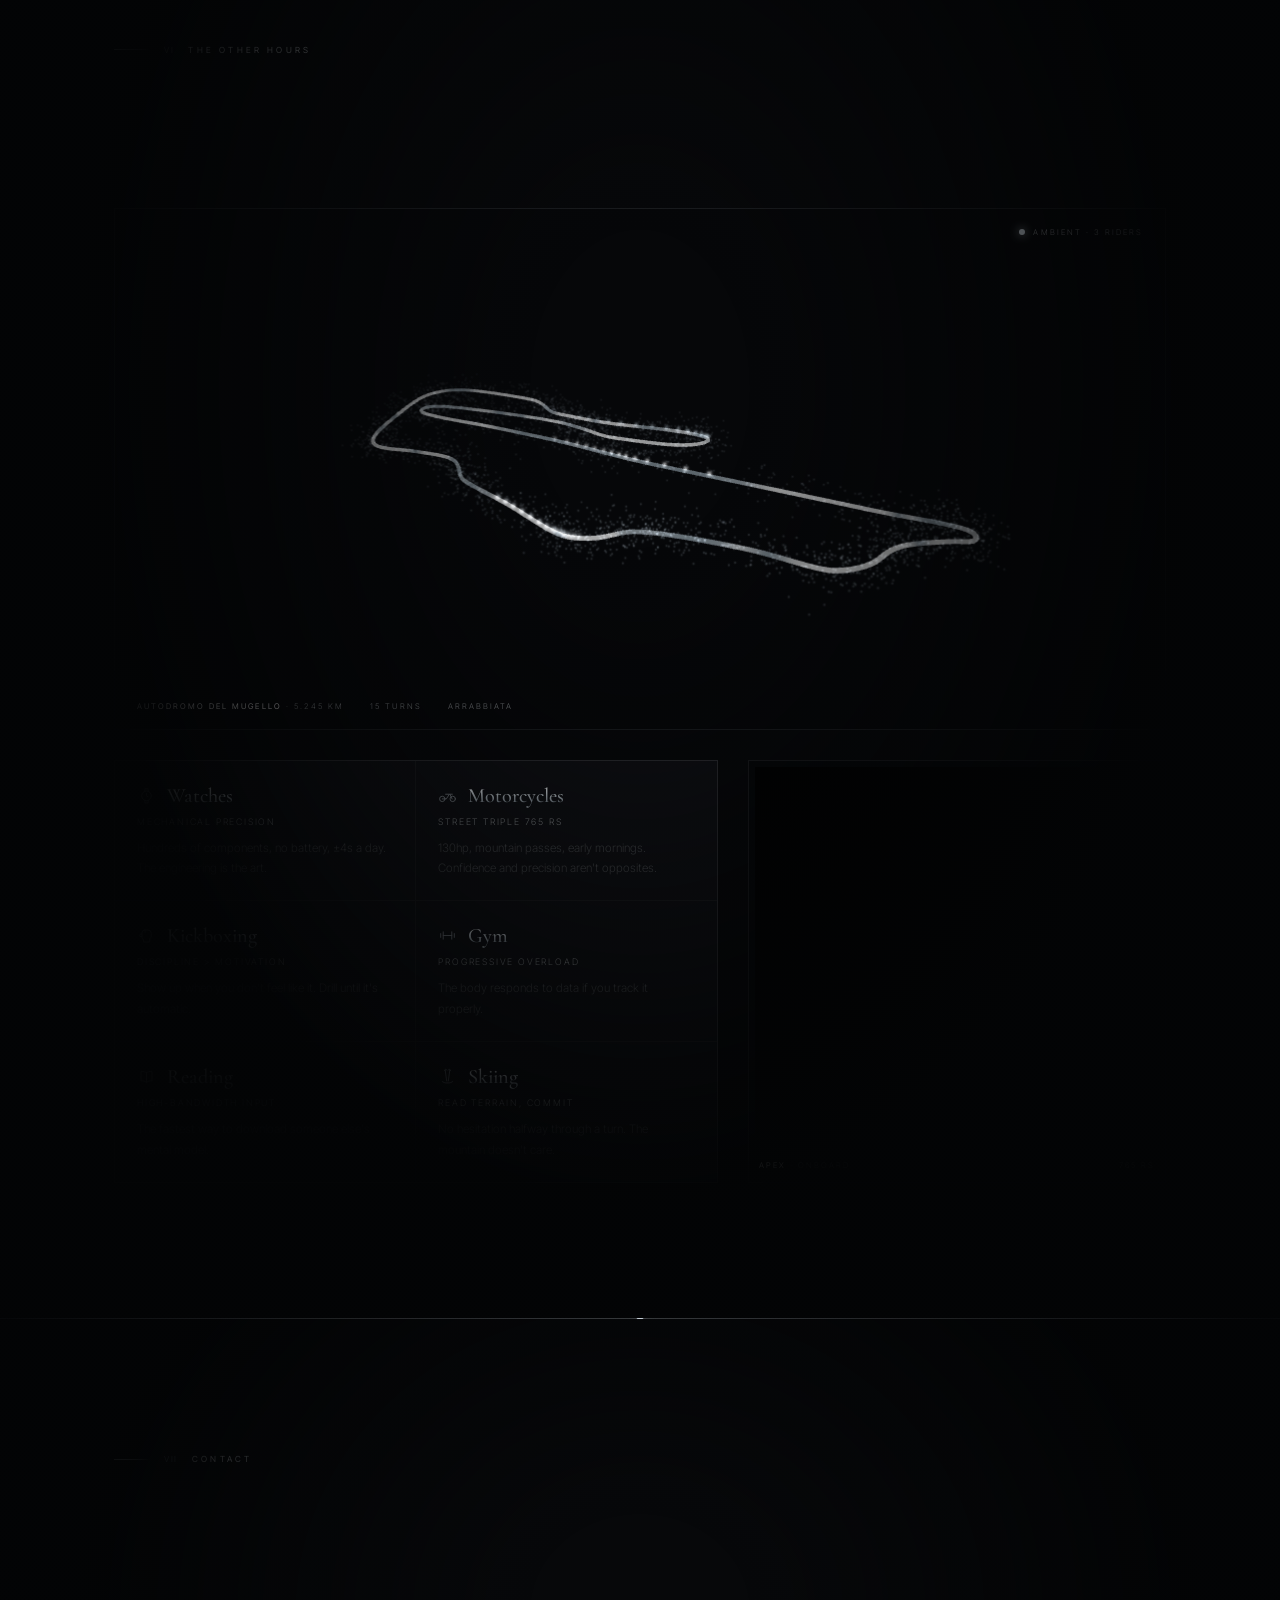
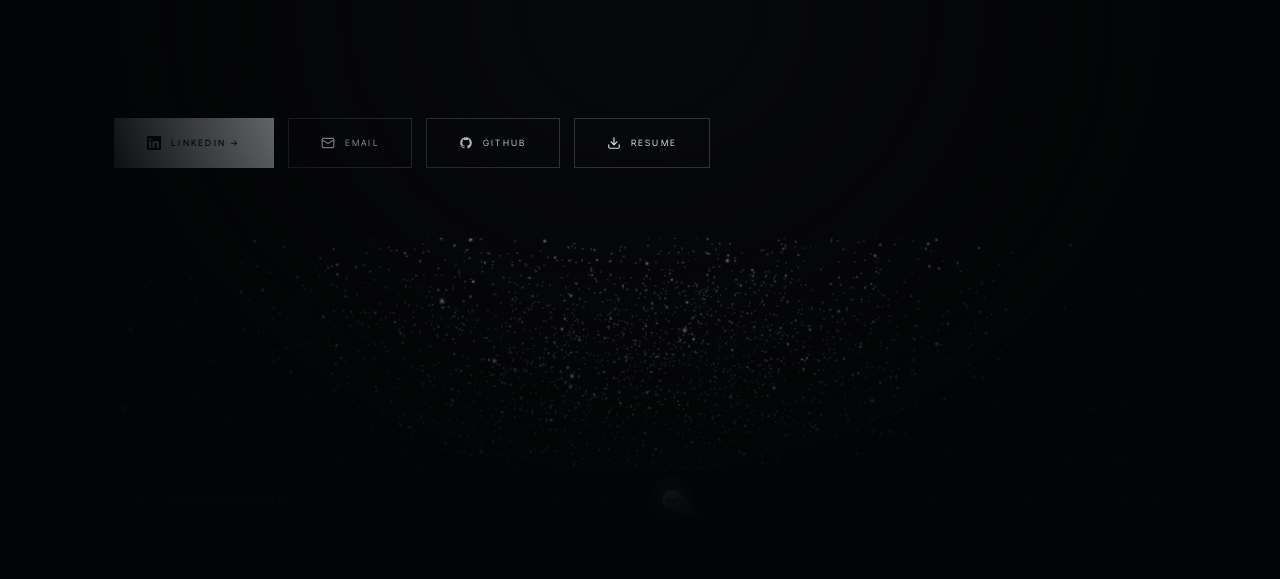
==== commit 427d98d5: "Fix splash hang: declare importmap before modulepreload" ====
--- a/index.html
+++ b/index.html
@@ -8,7 +8,12 @@
 <meta property="og:title" content="Gianluca Meneghetti · ML Engineer">
 <meta property="og:description" content="Production ML systems, end-to-end. Driven by hard problems.">
 <meta property="og:type" content="website">
-<meta property="og:image" content="media/hero-alps.jpg">
+<meta property="og:image" content="https://gianlucameneghetti.com/media/hero-alps.jpg">
+<meta property="og:url" content="https://gianlucameneghetti.com/">
+<link rel="canonical" href="https://gianlucameneghetti.com/">
+<script type="application/ld+json">
+{"@context":"https://schema.org","@type":"Person","name":"Gianluca Meneghetti","url":"https://gianlucameneghetti.com/","email":"mailto:gianluca@gianlucameneghetti.com","jobTitle":"Machine Learning Engineer","worksFor":{"@type":"Organization","name":"Italtel"},"alumniOf":[{"@type":"CollegeOrUniversity","name":"Politecnico di Milano"},{"@type":"EducationalOrganization","name":"ITS Academy Angelo Rizzoli"}],"address":{"@type":"PostalAddress","addressLocality":"Milano","addressCountry":"IT"},"image":"https://gianlucameneghetti.com/media/hero-alps.jpg","sameAs":["https://www.linkedin.com/in/gianluca-meneghetti-3b520325b/","https://github.com/ApexMene"]}
+</script>
 <meta name="theme-color" content="#07080a">
 <link rel="icon" href="data:image/svg+xml,%3Csvg xmlns='http://www.w3.org/2000/svg' viewBox='0 0 64 64'%3E%3Crect width='64' height='64' rx='14' fill='%2307080a'/%3E%3Ctext x='32' y='43' font-family='Georgia,serif' font-size='27' font-weight='600' fill='%23dfe6ec' text-anchor='middle'%3EGM%3C/text%3E%3C/svg%3E">
 <link rel="preload" as="image" href="media/hero-alps.webp" fetchpriority="high">
@@ -26,6 +31,7 @@
 
 <!-- warm the module graph while the HTML is still parsing · without these the browser
      only discovers core/ and scenes/ after main.js has been fetched and parsed -->
+<script type="importmap">{"imports":{"three":"./vendor/three.module.min.js"}}</script>
 <link rel="modulepreload" href="assets/js/main.js">
 <link rel="modulepreload" href="assets/js/core/math.js">
 <link rel="modulepreload" href="assets/js/core/env.js">
@@ -388,7 +394,6 @@
 
 </main>
 
-<script type="importmap">{"imports":{"three":"./vendor/three.module.min.js"}}</script>
 <script type="module" src="assets/js/main.js"></script>
 </body>
 </html>
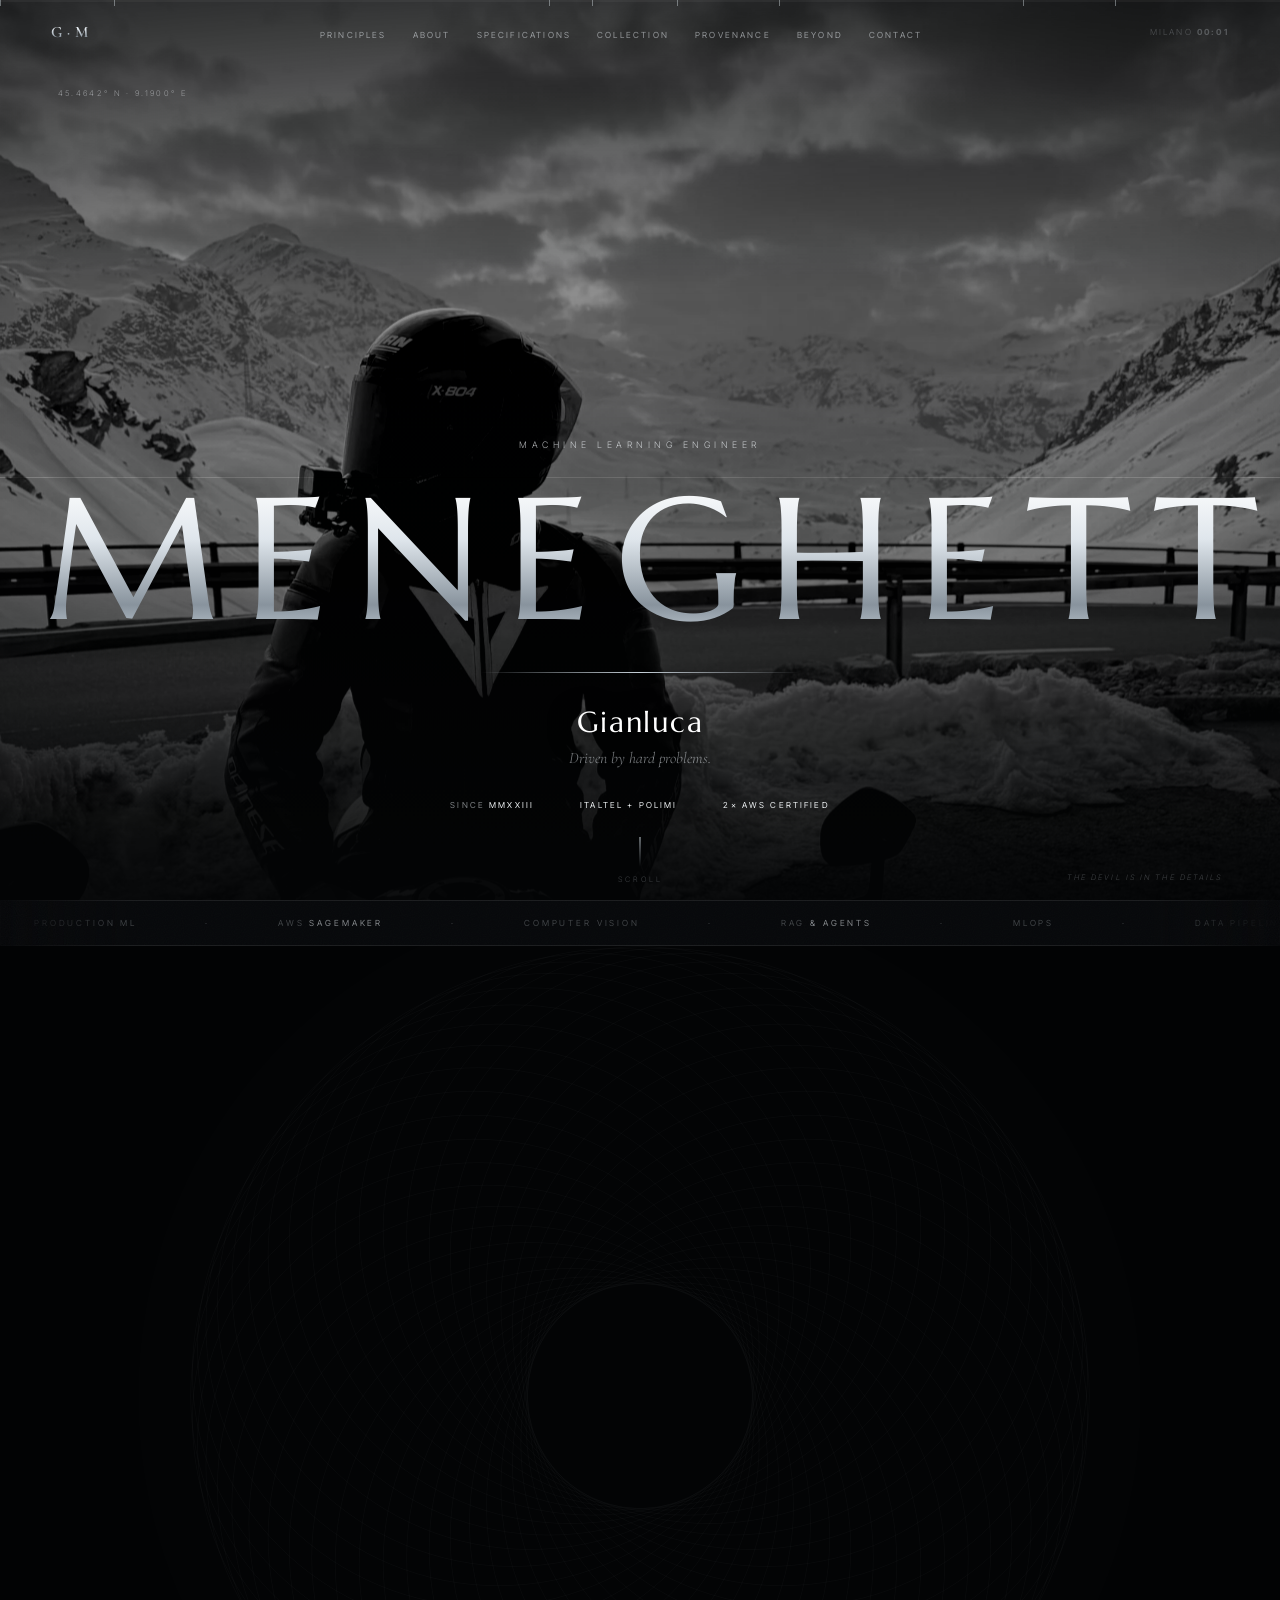
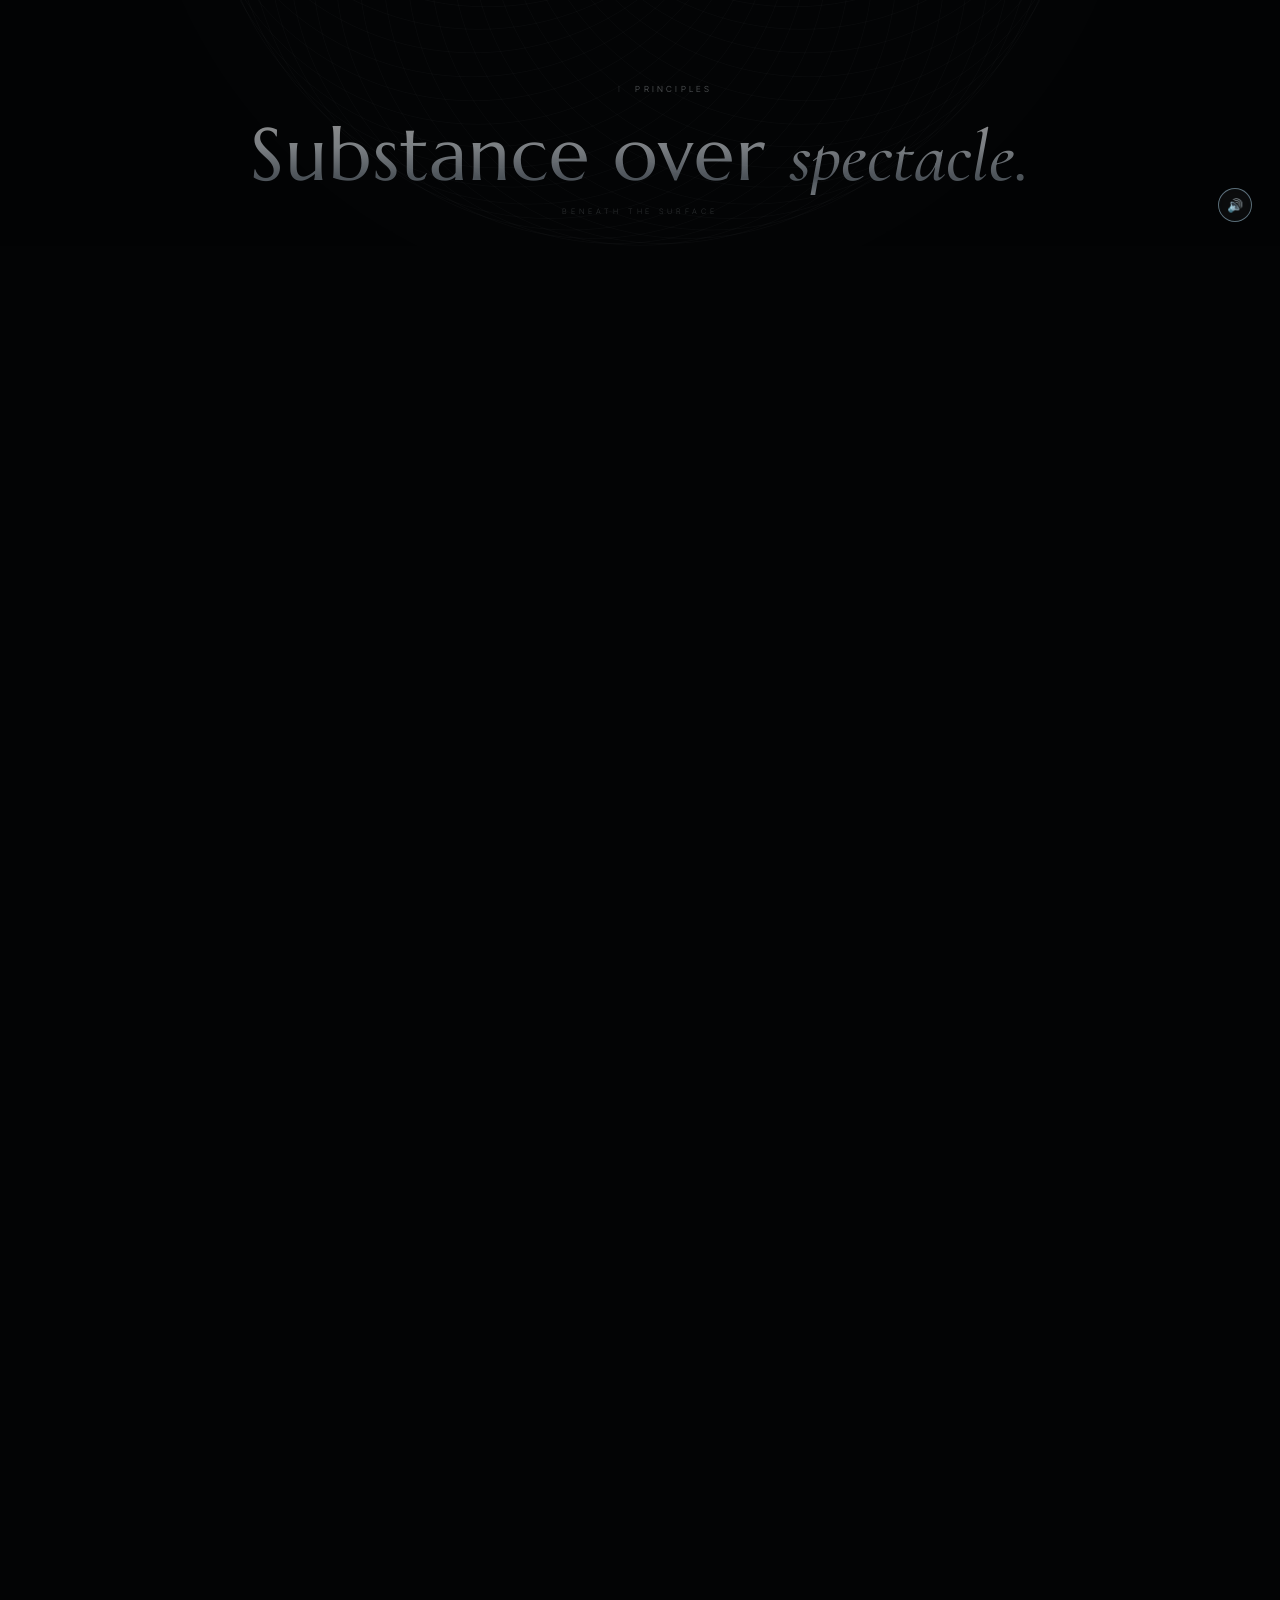
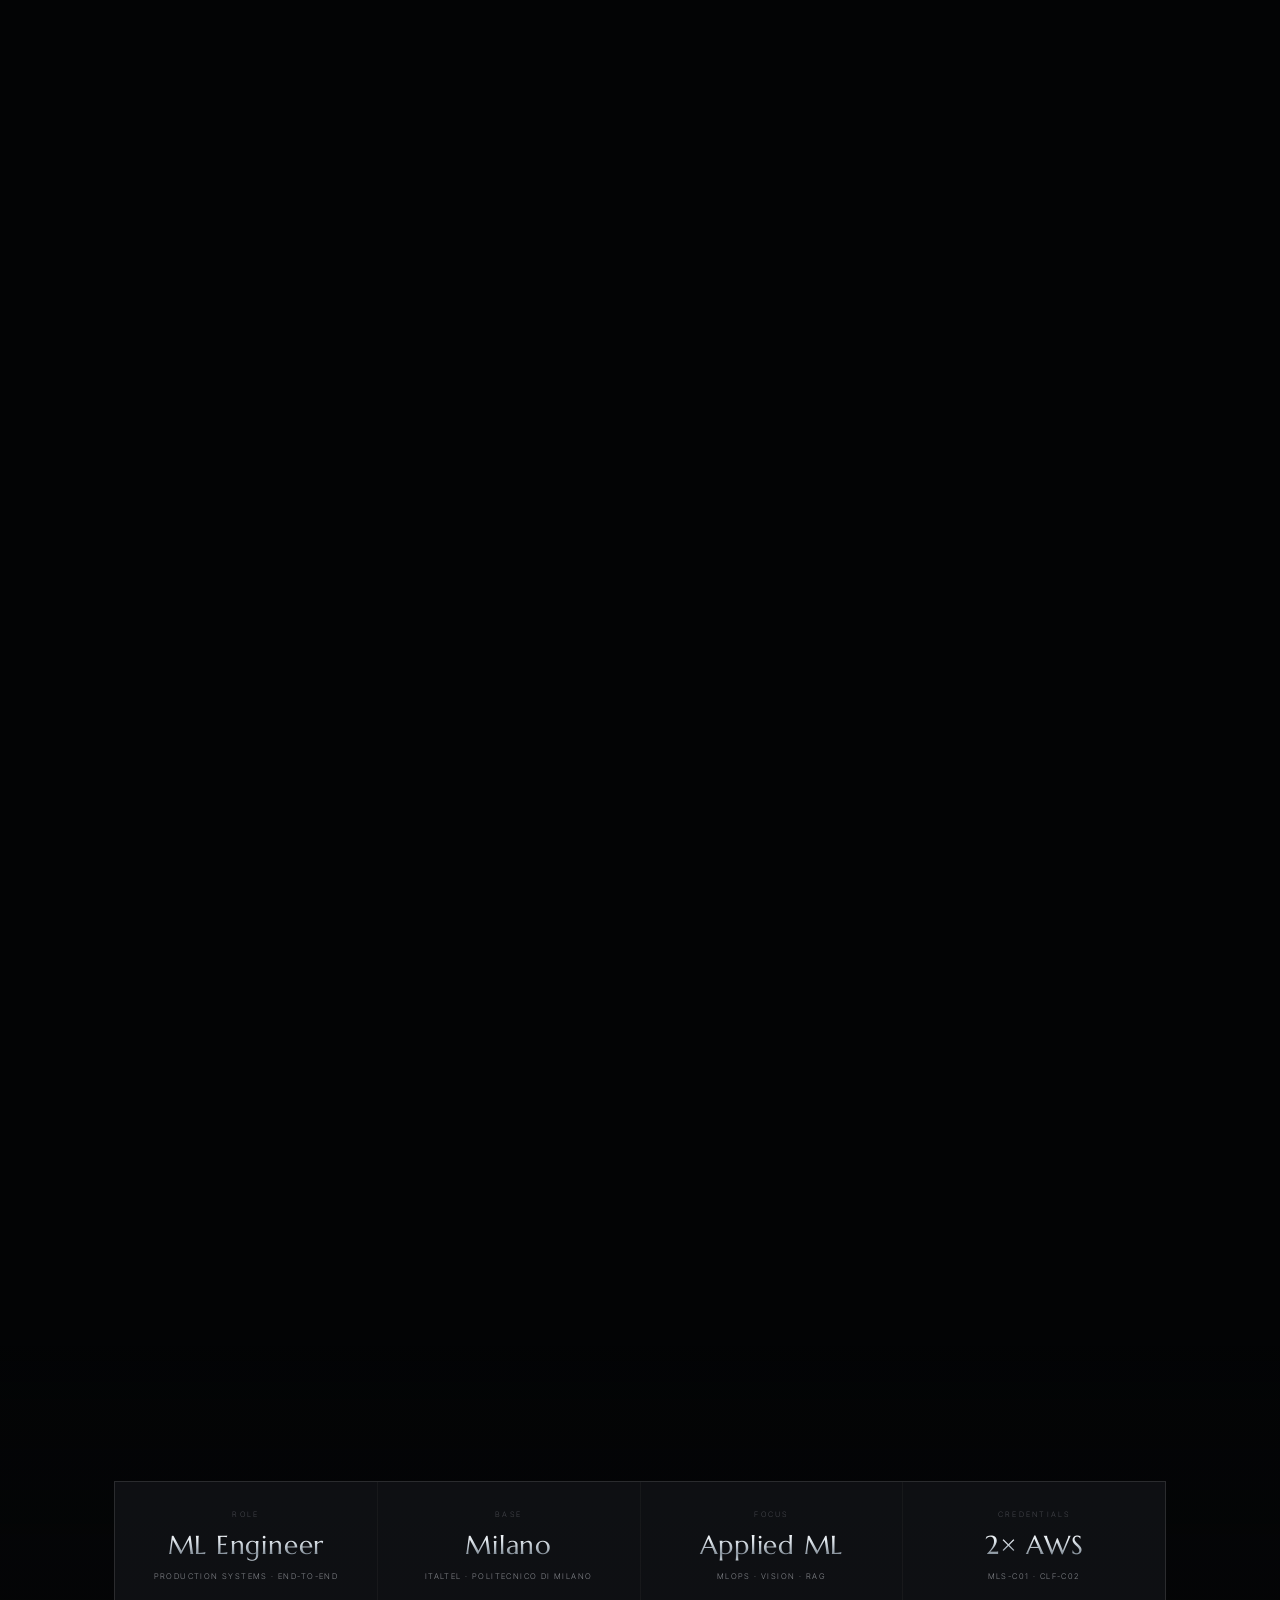
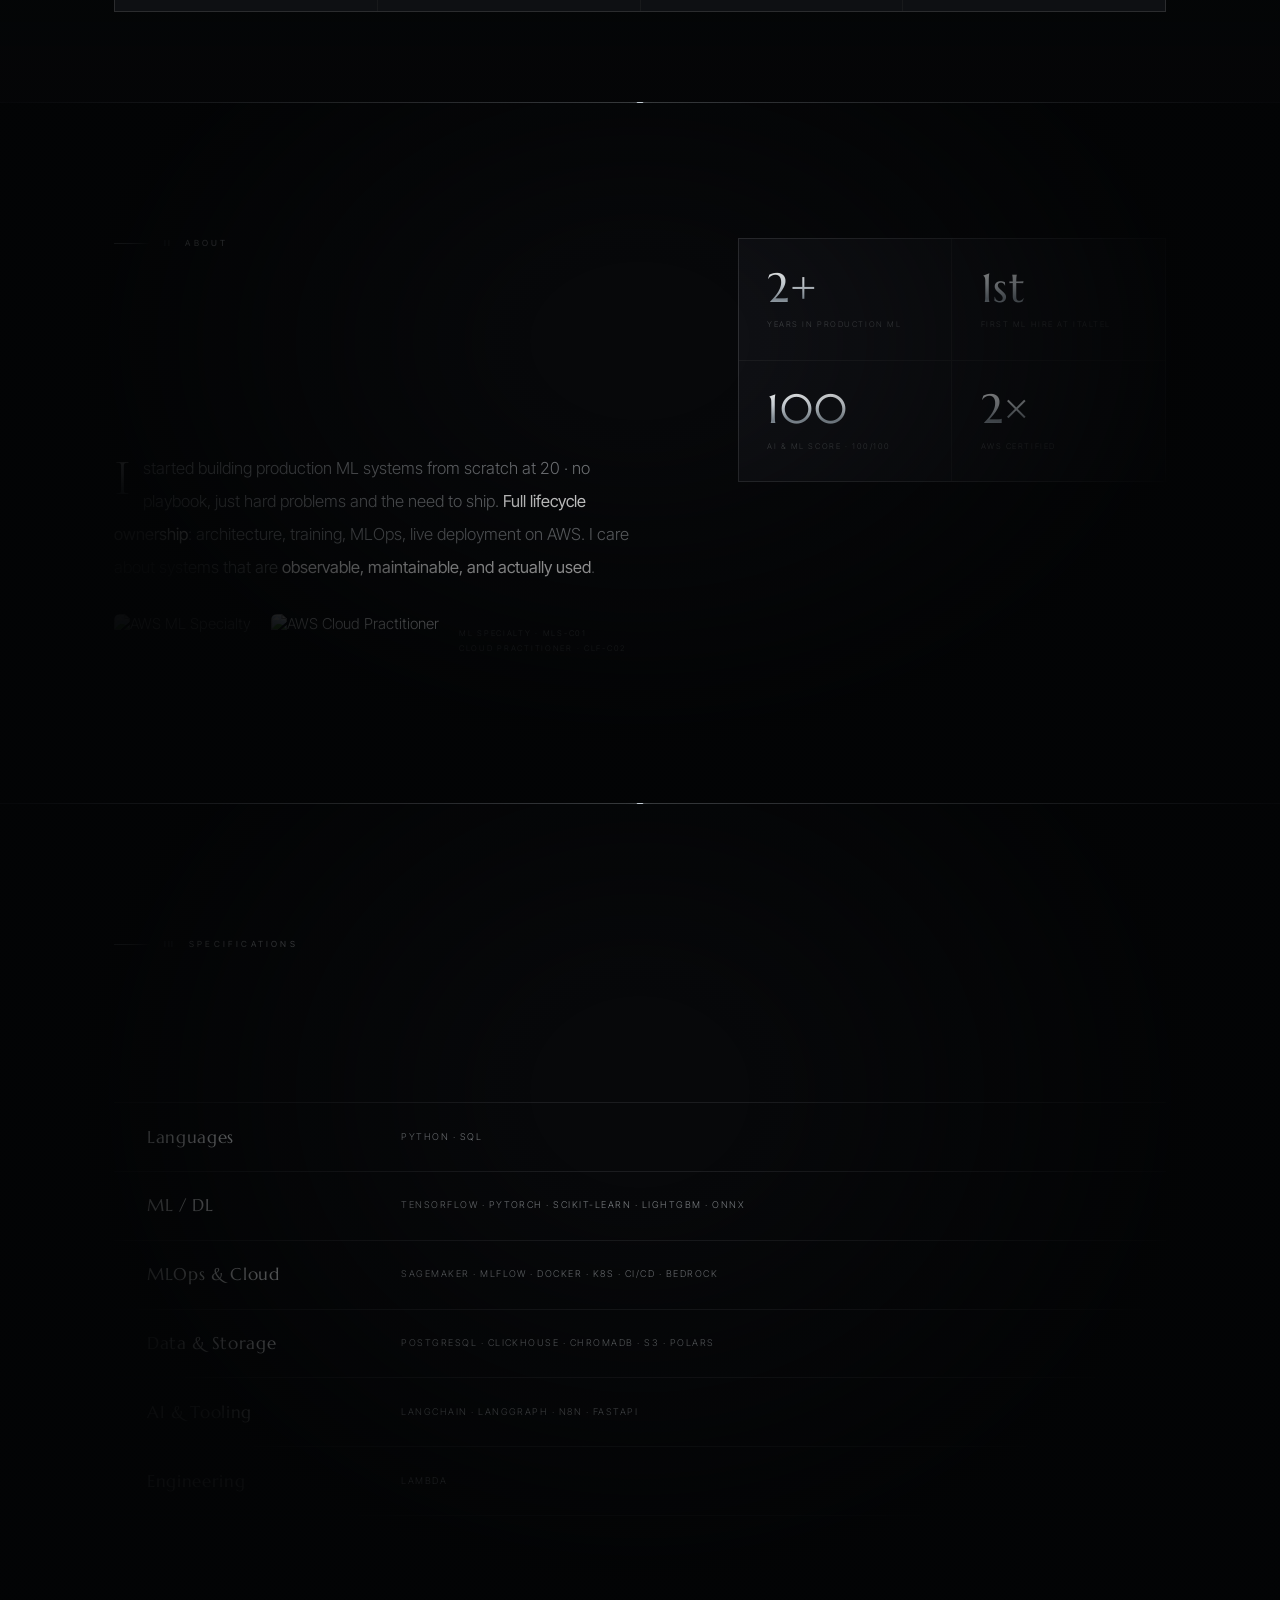
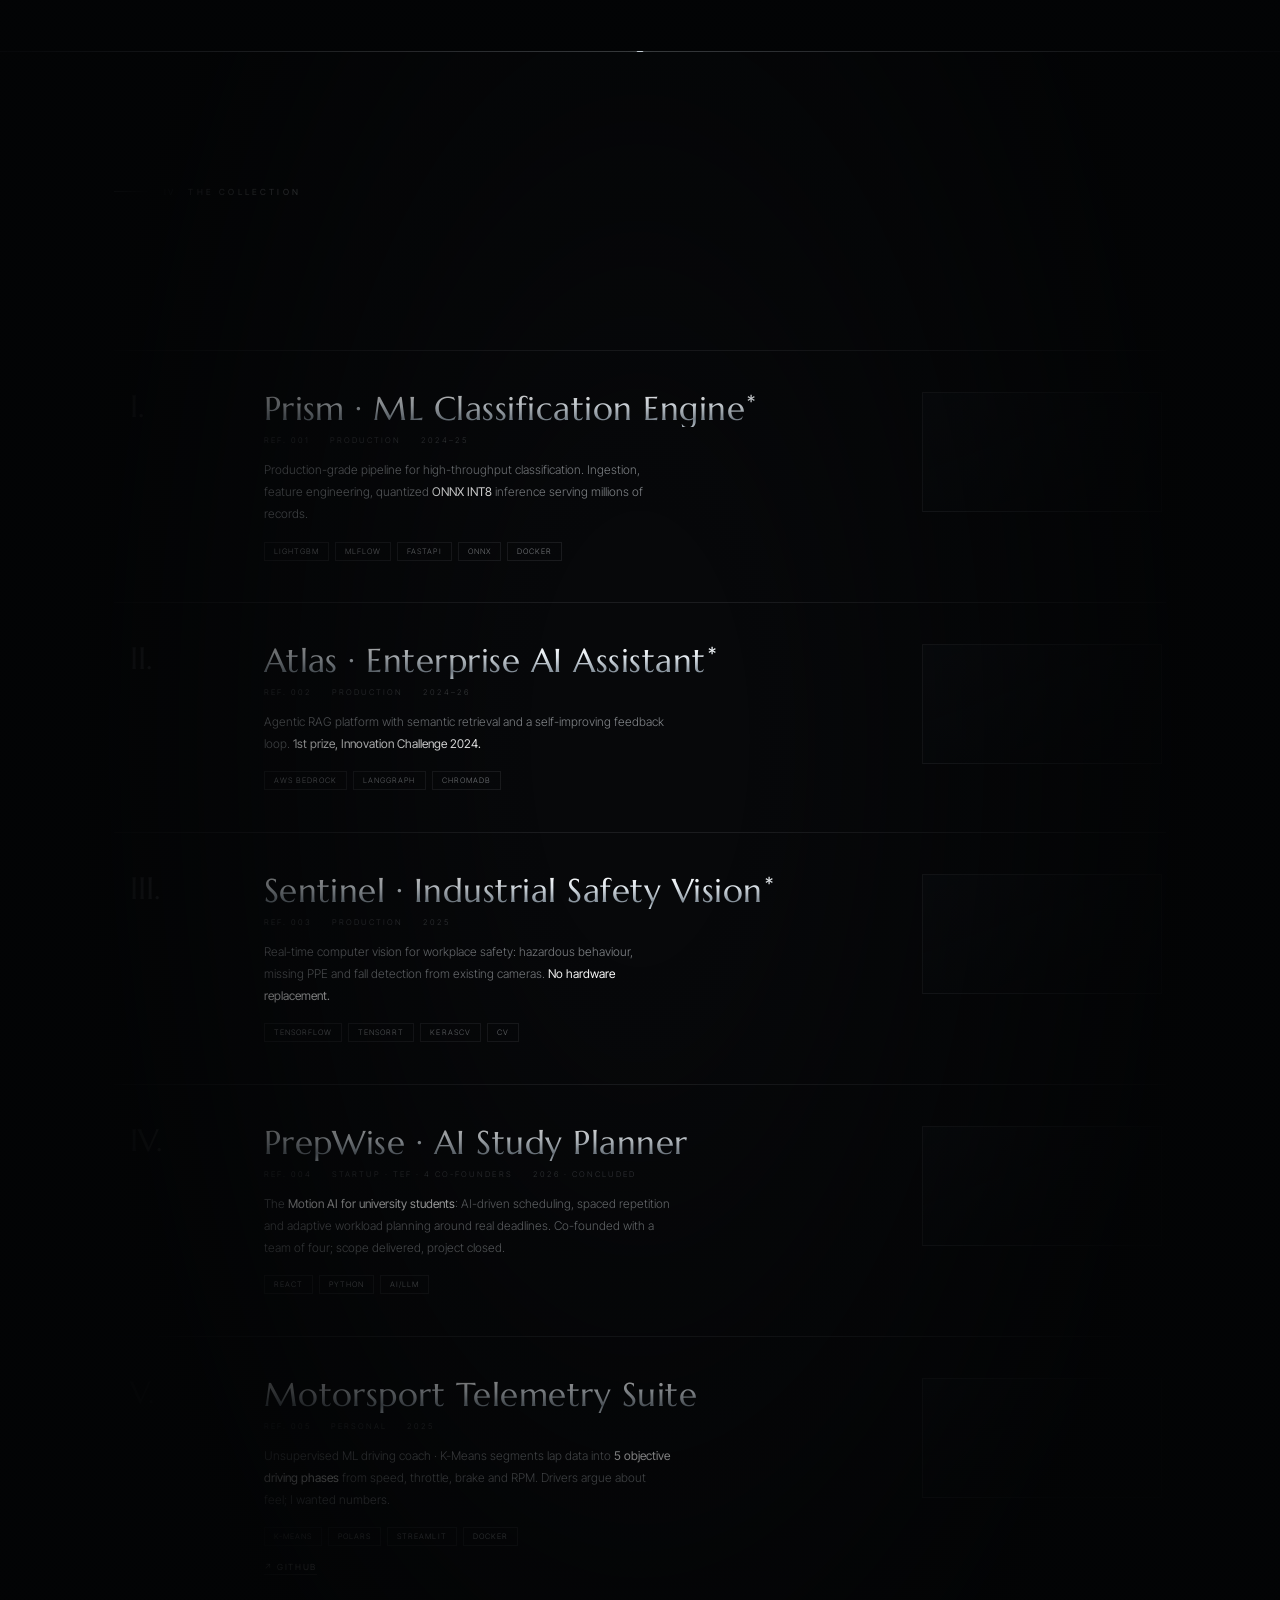
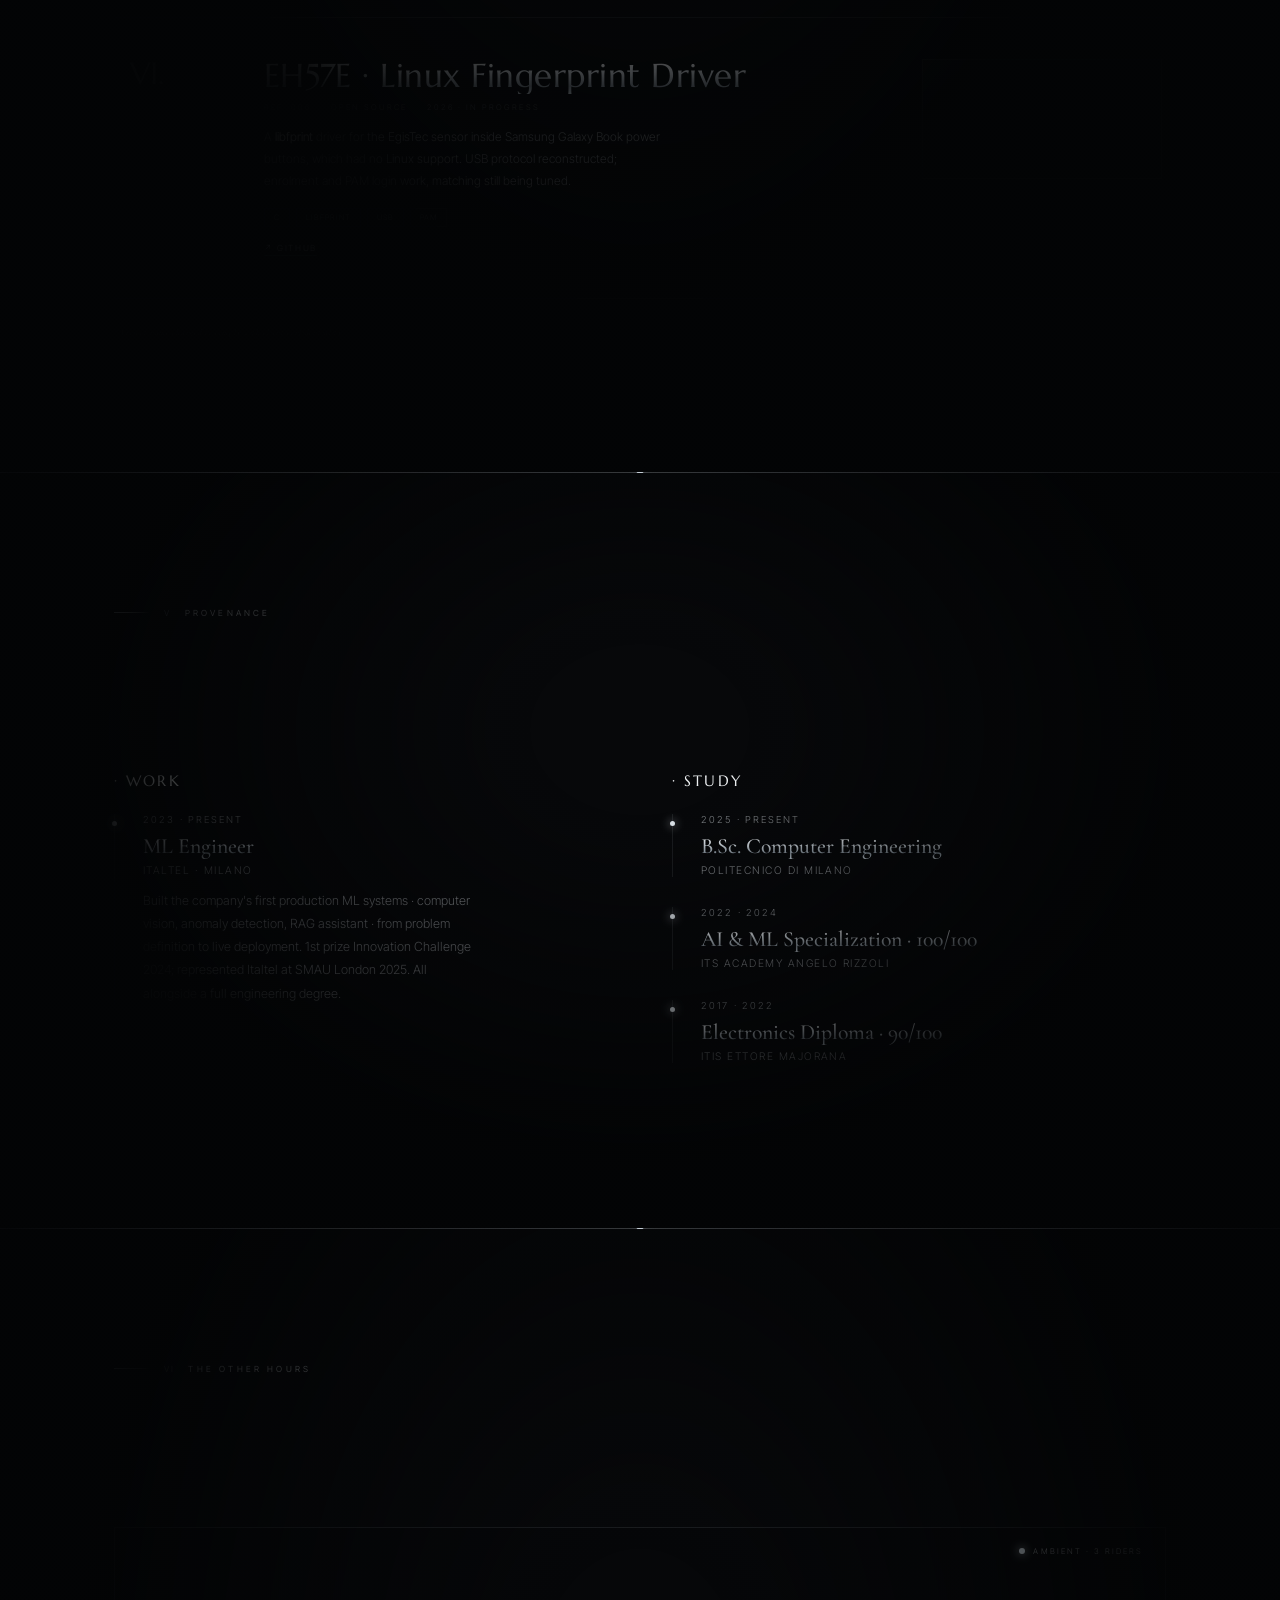
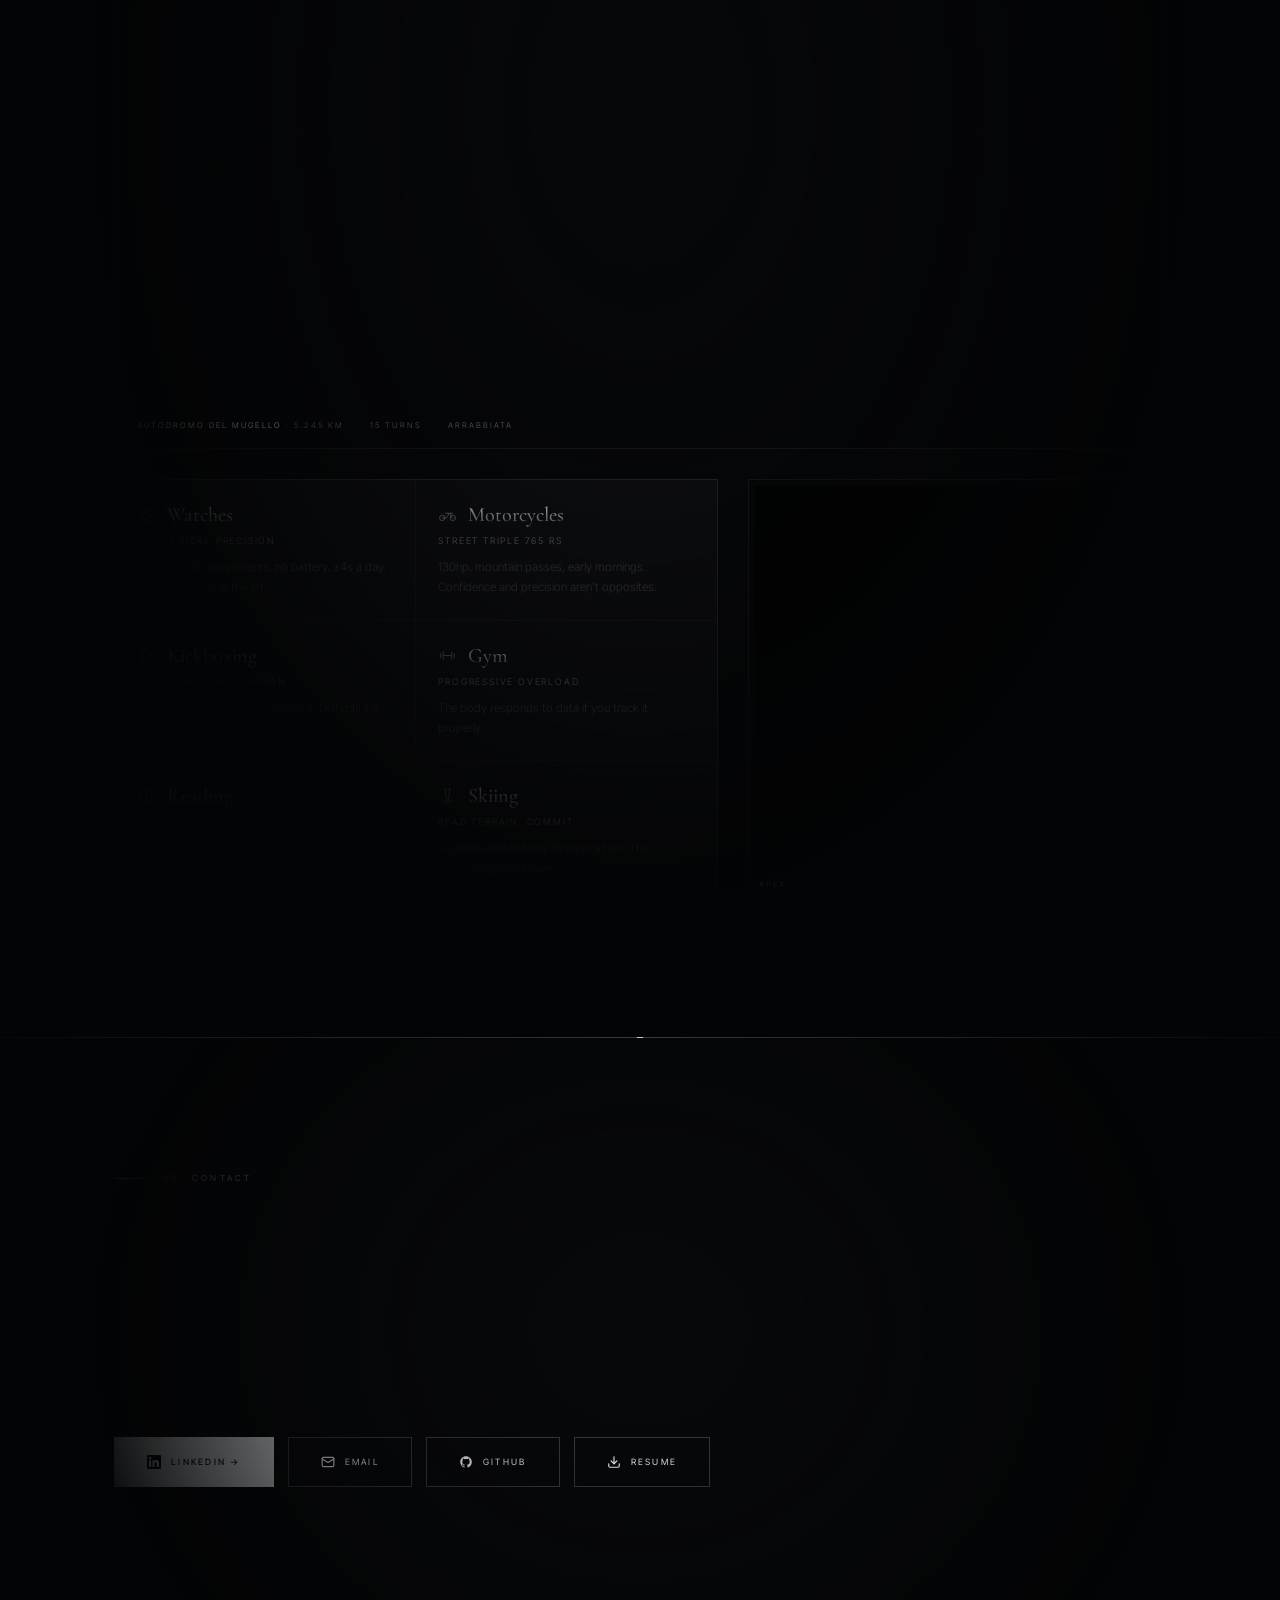
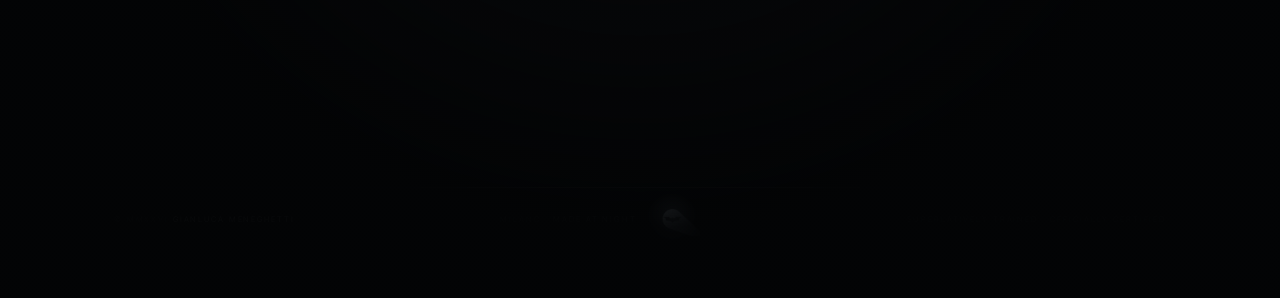
==== commit f09cc607: "Remove Brawn from portfolio; add hero depth parallax and tune typography" ====
--- a/index.html
+++ b/index.html
@@ -24,15 +24,15 @@
 
 <!-- Load order is the cascade order · these four files are one stylesheet split by
      subject, not four independent layers. Keep them in this sequence. -->
-<link rel="stylesheet" href="assets/css/01-base.css">
-<link rel="stylesheet" href="assets/css/02-layout.css">
-<link rel="stylesheet" href="assets/css/03-sections.css">
-<link rel="stylesheet" href="assets/css/04-stage.css">
+<link rel="stylesheet" href="assets/css/01-base.css?v=6">
+<link rel="stylesheet" href="assets/css/02-layout.css?v=6">
+<link rel="stylesheet" href="assets/css/03-sections.css?v=6">
+<link rel="stylesheet" href="assets/css/04-stage.css?v=6">
 
 <!-- warm the module graph while the HTML is still parsing · without these the browser
      only discovers core/ and scenes/ after main.js has been fetched and parsed -->
 <script type="importmap">{"imports":{"three":"./vendor/three.module.min.js"}}</script>
-<link rel="modulepreload" href="assets/js/main.js">
+<link rel="modulepreload" href="assets/js/main.js?v=6">
 <link rel="modulepreload" href="assets/js/core/math.js">
 <link rel="modulepreload" href="assets/js/core/env.js">
 <link rel="modulepreload" href="assets/js/core/viewport.js">
@@ -250,20 +250,8 @@
       <div class="ref rv">
         <div class="num">VI.</div>
         <div>
-          <h3 class="steel">Brawn · Hybrid Athlete Platform</h3>
-          <div class="meta"><span>Ref. 006</span><span>Personal</span><span>2026 · In progress</span></div>
-          <p>Self-hosted training, nutrition and recovery tracker for athletes who lift, fight and run.
-          Zero-dependency <b>Node.js</b> API on SQLite, Svelte 5 web and Android app, local AI coach. Website live, app in progress.</p>
-          <div class="tags"><span>Node.js</span><span>SQLite</span><span>Svelte 5</span><span>Capacitor</span><span>LLM</span></div>
-          <a class="link" href="https://getbrawn.app" target="_blank" rel="noopener">↗ getbrawn.app</a>
-        </div>
-        <div class="side"><canvas class="pcanvas" data-viz="brawn"></canvas></div>
-      </div>
-      <div class="ref rv">
-        <div class="num">VII.</div>
-        <div>
           <h3 class="steel">EH57E · Linux Fingerprint Driver</h3>
-          <div class="meta"><span>Ref. 007</span><span>Open source</span><span>2026 · In progress</span></div>
+          <div class="meta"><span>Ref. 006</span><span>Open source</span><span>2026 · In progress</span></div>
           <p>A <b>libfprint</b> driver for the EgisTec sensor inside Samsung Galaxy Book power buttons, which had
           no Linux support. USB protocol reconstructed; enrolment and PAM login work, matching still being tuned.</p>
           <div class="tags"><span>C</span><span>libfprint</span><span>USB</span><span>PAM</span></div>
@@ -394,6 +382,6 @@
 
 </main>
 
-<script type="module" src="assets/js/main.js"></script>
+<script type="module" src="assets/js/main.js?v=6"></script>
 </body>
 </html>
--- a/assets/css/02-layout.css
+++ b/assets/css/02-layout.css
@@ -61,16 +61,16 @@
 #hero .mast{position:relative;text-align:center;padding:0 20px clamp(64px,10vh,120px);max-width:100%;}
 .hero-kick{font-size:.6rem;letter-spacing:.5em;text-transform:uppercase;color:rgba(238,243,246,.72);
   margin-bottom:clamp(18px,3vh,30px);}
-.hero-name{font-family:var(--disp);font-size:clamp(2.7rem,9.6vw,9.2rem);line-height:.95;font-weight:400;
-  white-space:nowrap;text-transform:uppercase;letter-spacing:.07em;text-indent:.07em;}
+.hero-name{font-family:var(--disp);font-size:clamp(3rem,13.5vw,13rem);line-height:.95;font-weight:400;
+  white-space:nowrap;text-transform:uppercase;letter-spacing:.07em;text-indent:.07em;will-change:transform;}
 /* per-letter rise · the old version animated letter-spacing and filter, which
    relaid-out and re-rastered the biggest line on the page every frame for 2.2s,
    right while the rest of the site was still booting */
 /* held until the loader clears · otherwise the whole reveal plays out behind it */
-.hero-name .hl{display:inline-block;opacity:0;transform:translate3d(0,.42em,0);
-  animation:hlIn 1.05s var(--ease) both paused;animation-delay:calc(.12s + var(--i)*.05s);}
+.hero-name .hl{display:inline-block;opacity:0;transform:translate3d(0,.9em,0) scale(.92);
+  animation:hlIn 1.2s var(--ease) both paused;animation-delay:calc(.12s + var(--i)*.07s);}
 body.ready .hero-name .hl{animation-play-state:running;}
-@keyframes hlIn{to{opacity:1;transform:translate3d(0,0,0);}}
+@keyframes hlIn{to{opacity:1;transform:translate3d(0,0,0) scale(1);}}
 .hero-rule{width:min(320px,50vw);height:1px;margin:clamp(20px,3.4vh,34px) auto;
   background:linear-gradient(90deg,transparent,#c6d0d8,transparent);}
 .hero-tag{display:flex;flex-direction:column;align-items:center;gap:8px;}
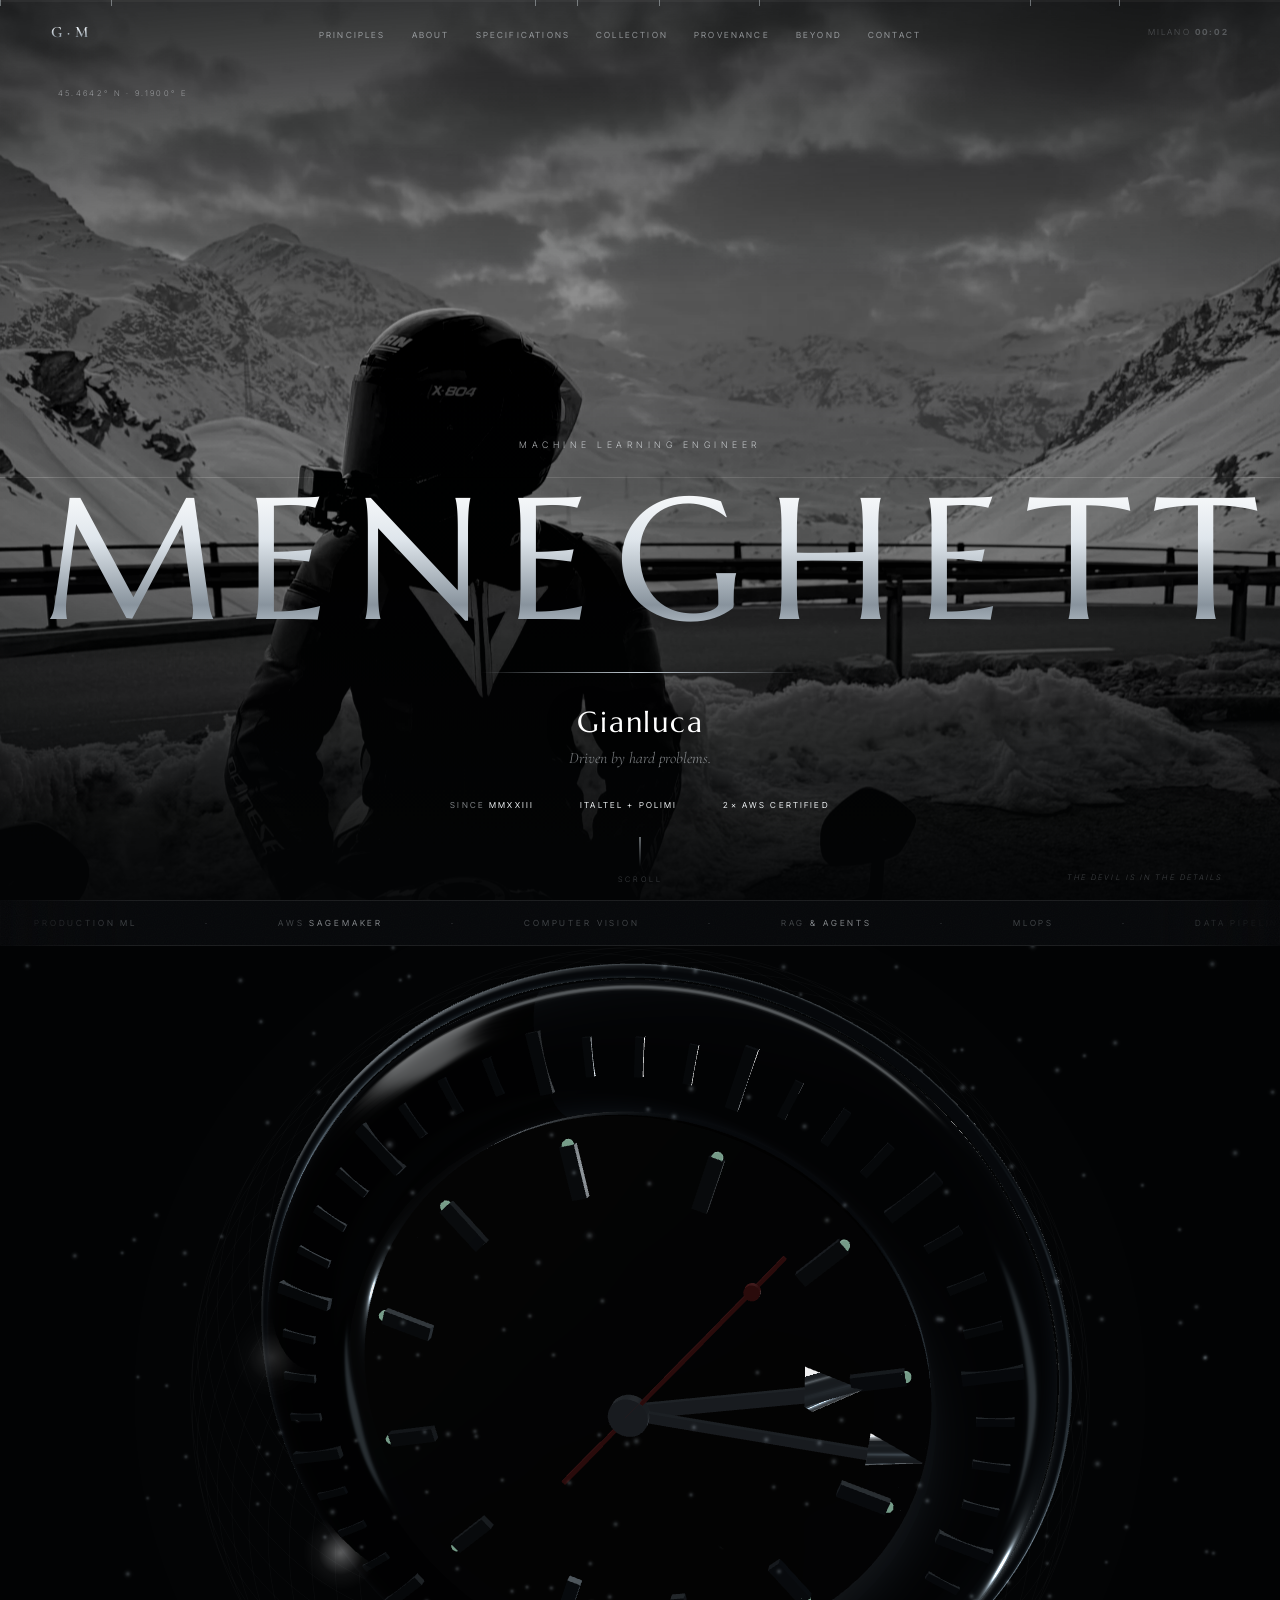
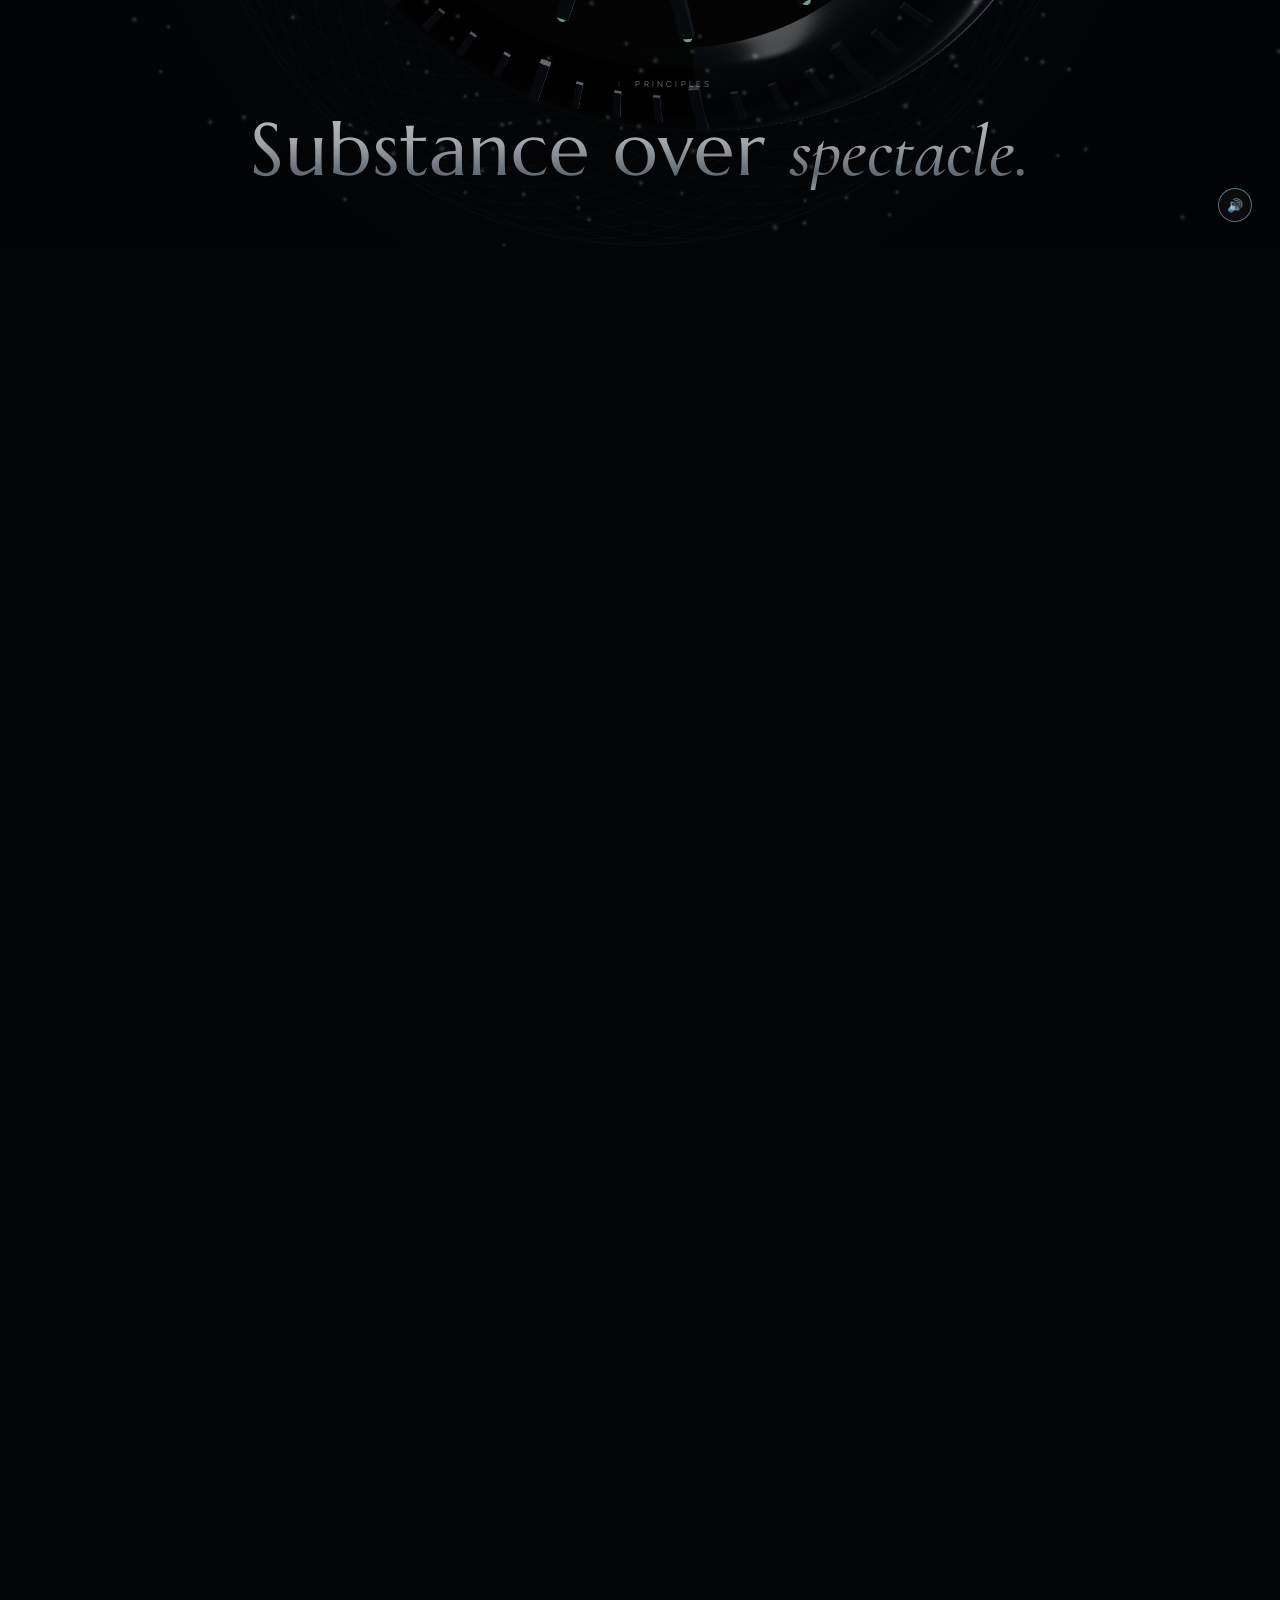
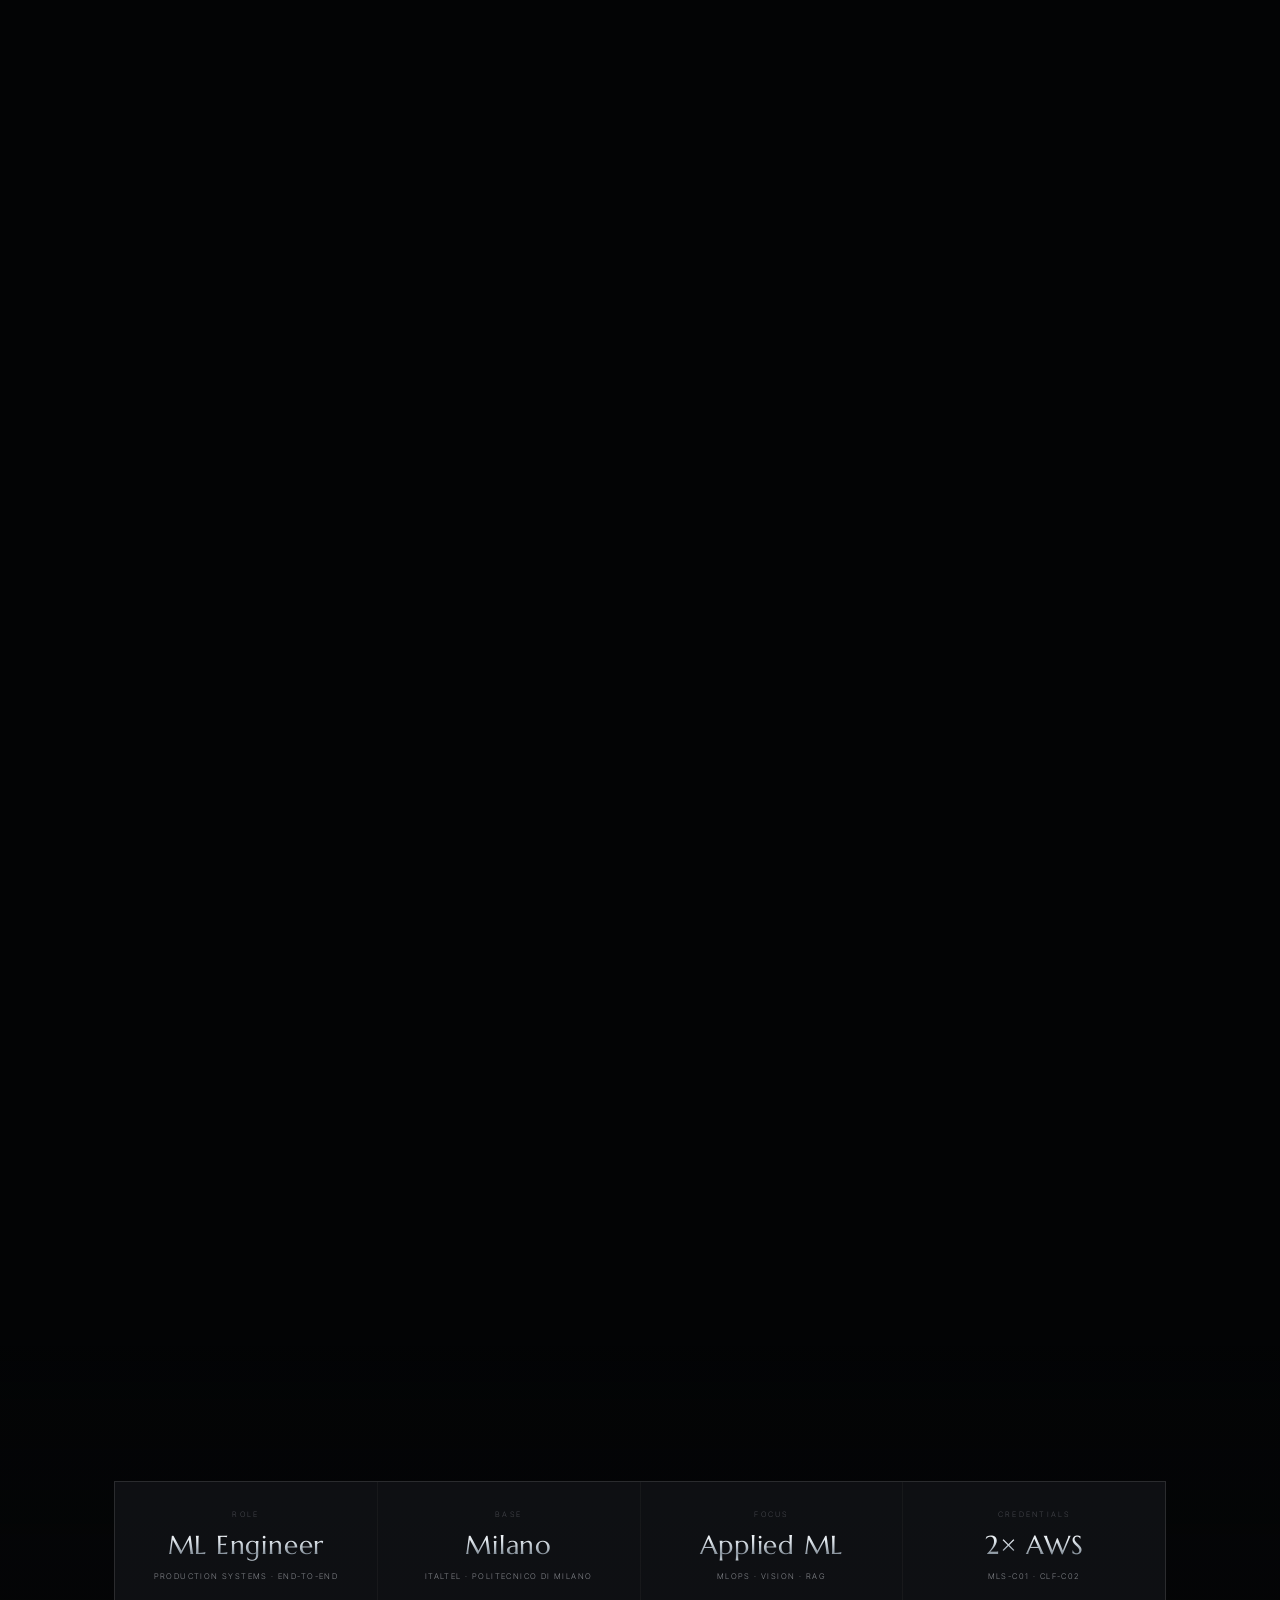
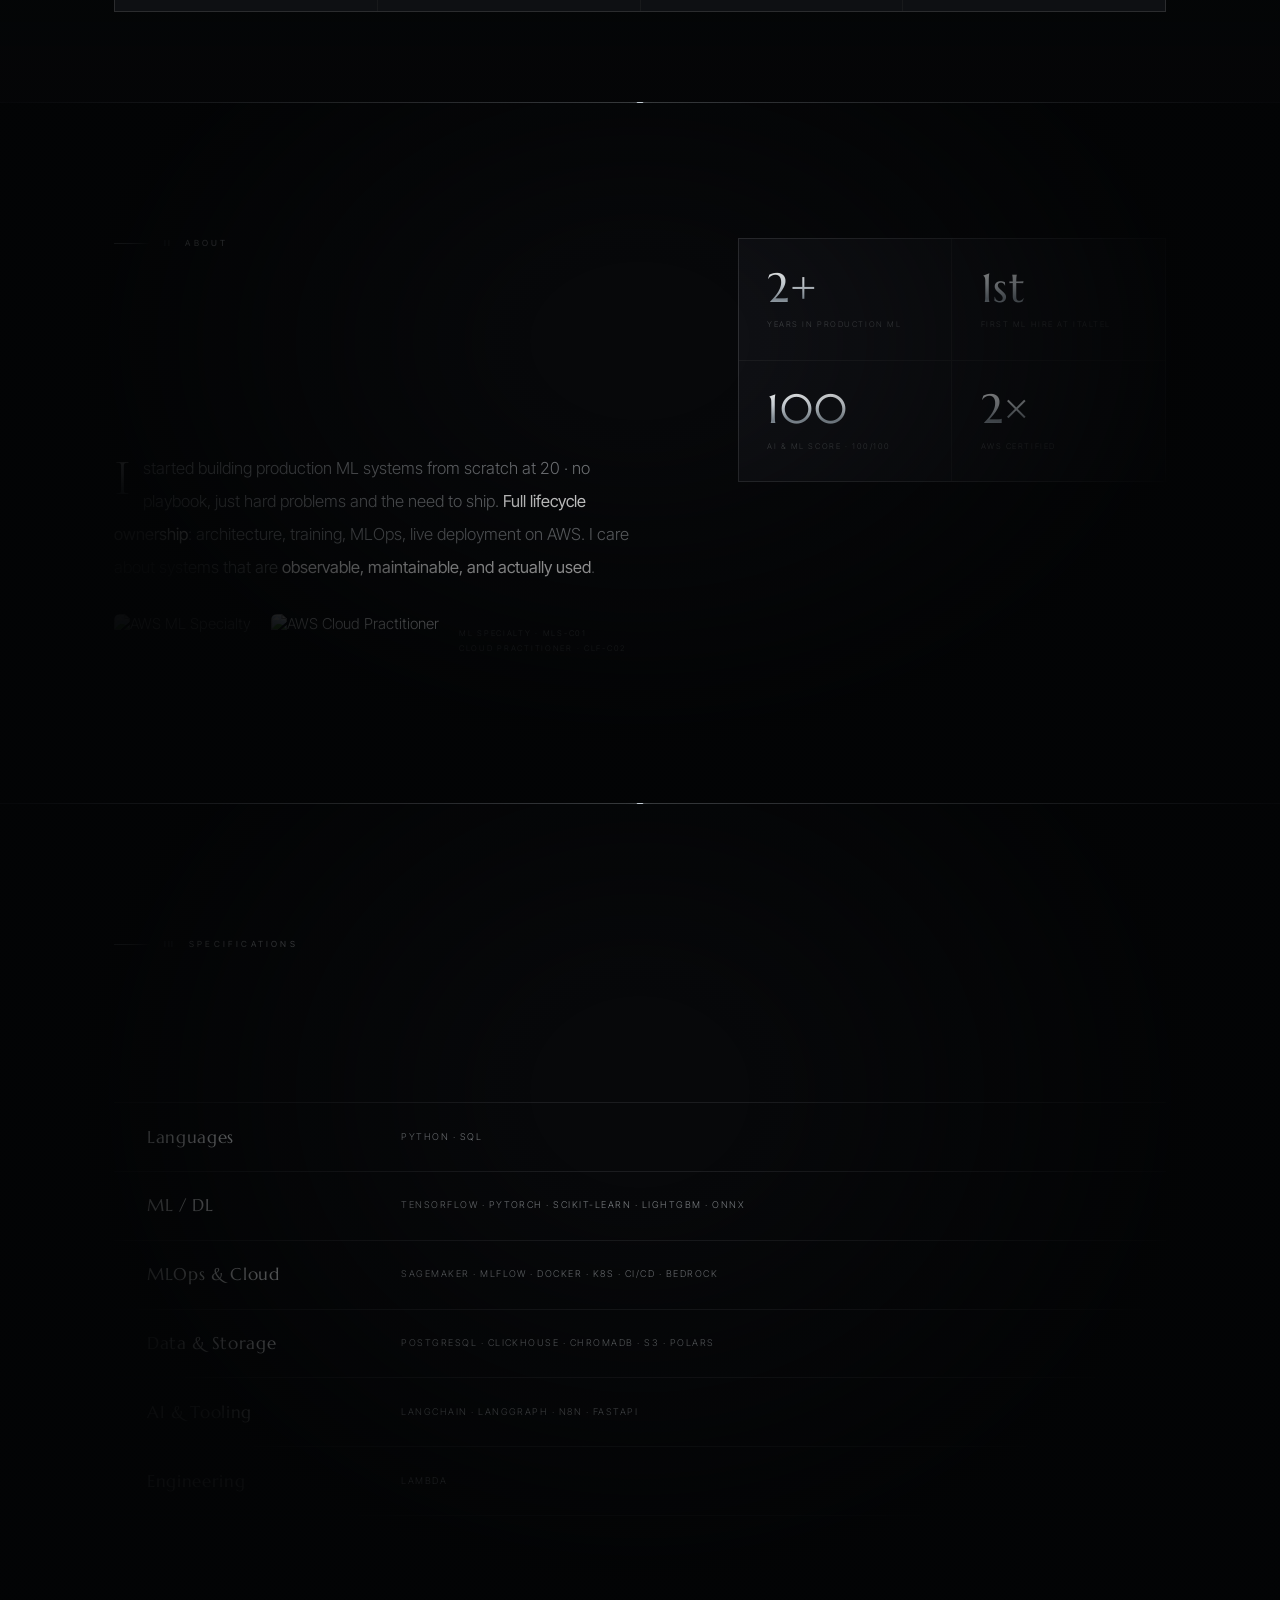
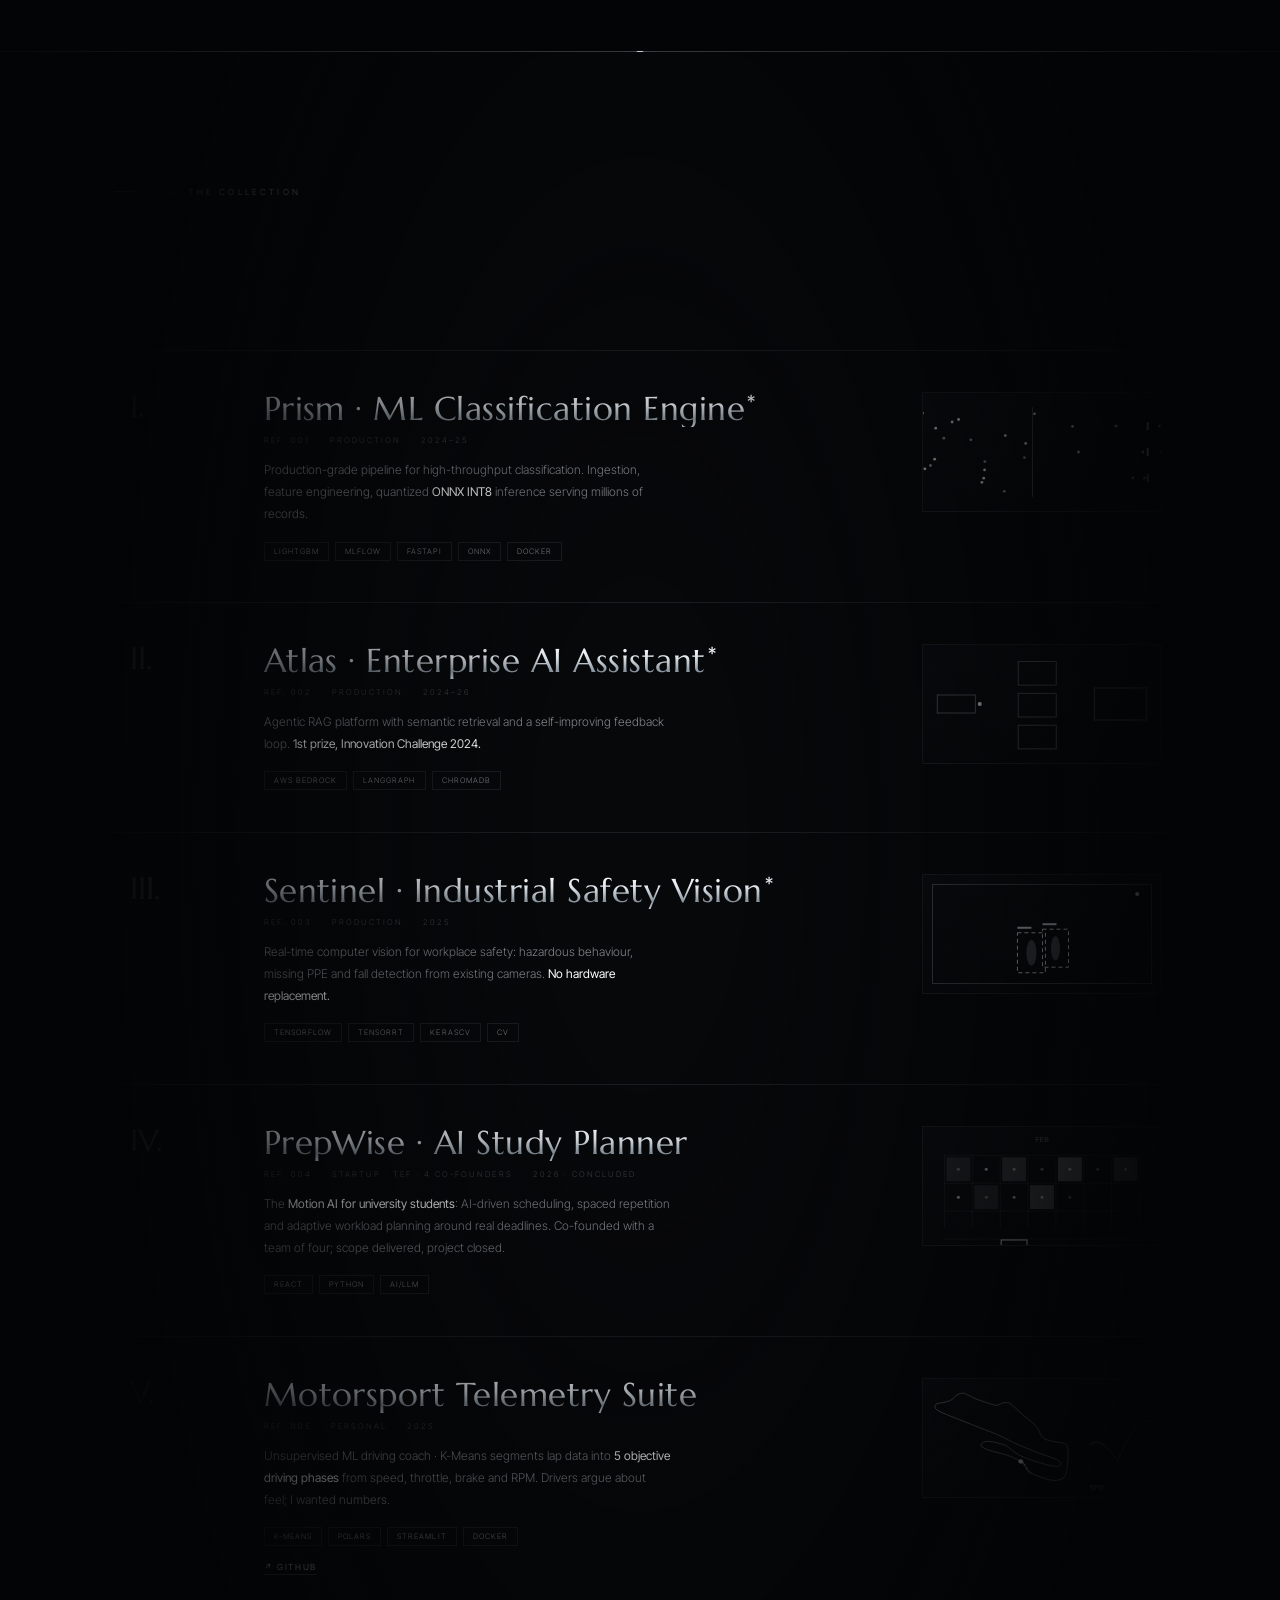
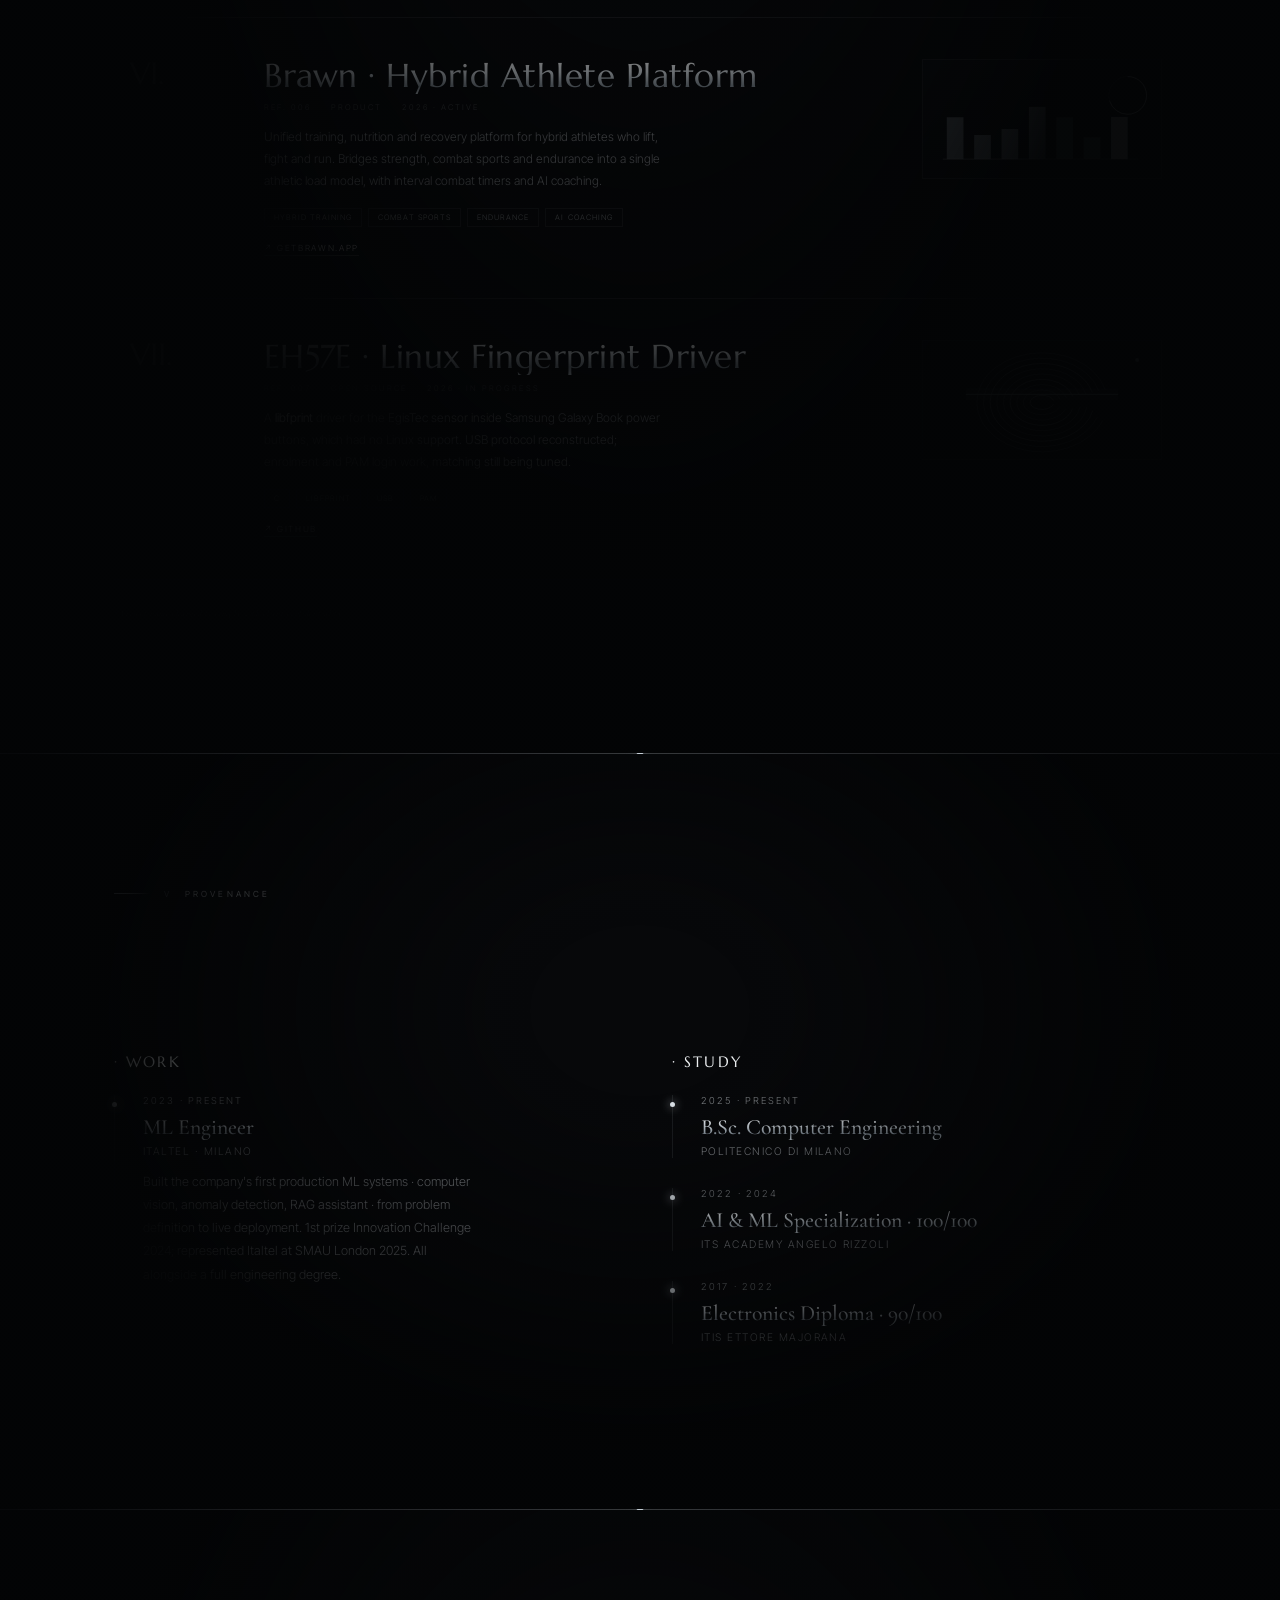
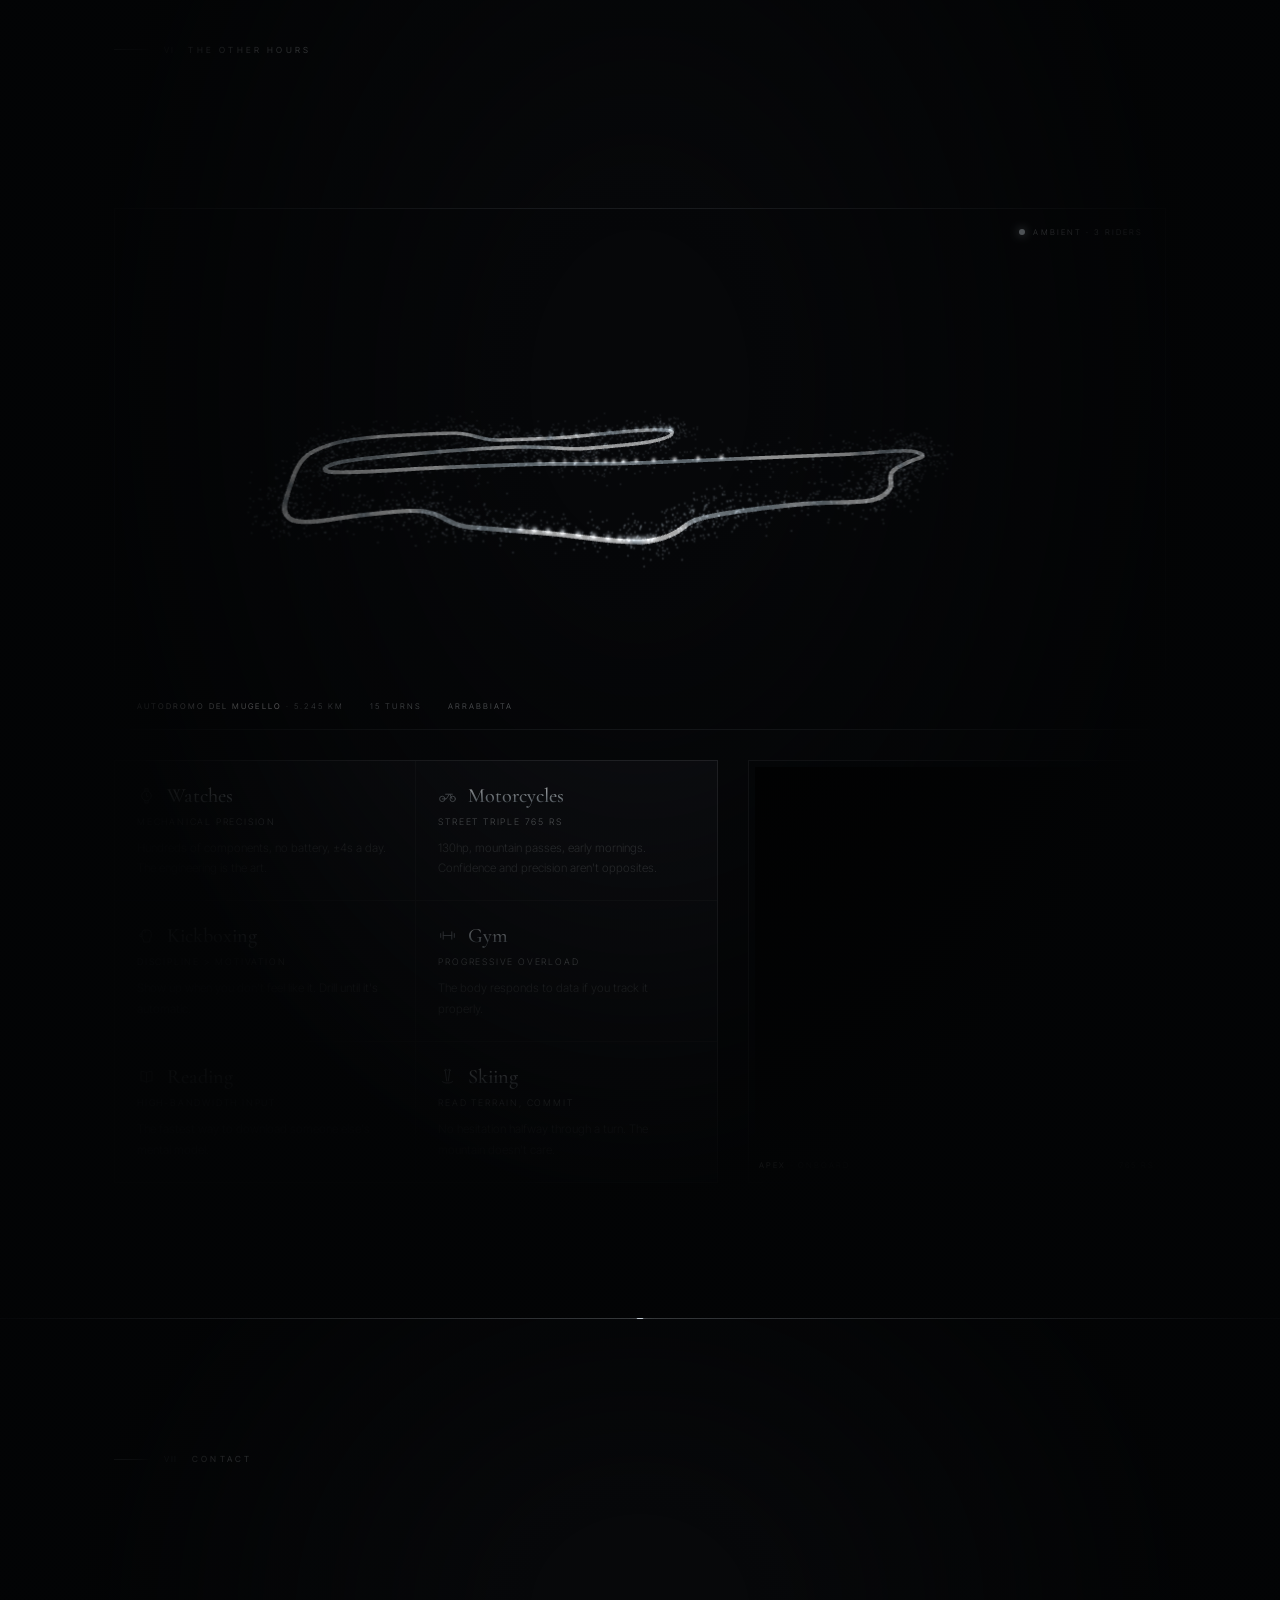
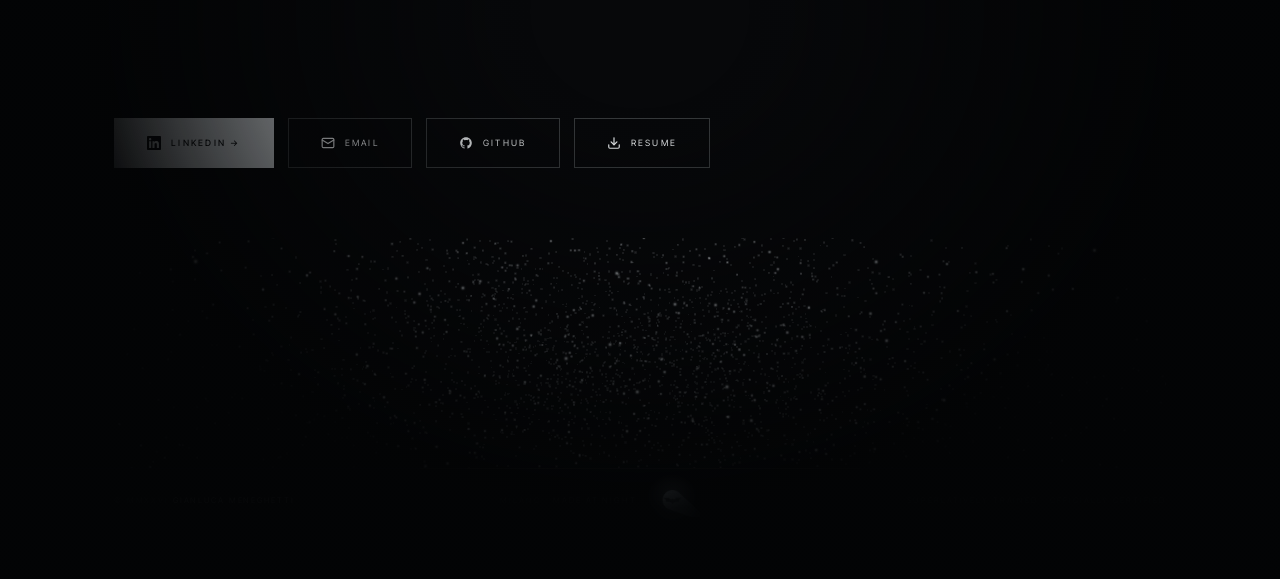
==== commit da8c3c16: "Feature Brawn focused on product value with no backend exposure" ====
--- a/index.html
+++ b/index.html
@@ -250,8 +250,20 @@
       <div class="ref rv">
         <div class="num">VI.</div>
         <div>
+          <h3 class="steel">Brawn · Hybrid Athlete Platform</h3>
+          <div class="meta"><span>Ref. 006</span><span>Product</span><span>2026 · Active</span></div>
+          <p>Unified training, nutrition and recovery platform for hybrid athletes who lift, fight and run.
+          Bridges strength, combat sports and endurance into a single athletic load model, with interval combat timers and AI coaching.</p>
+          <div class="tags"><span>Hybrid Training</span><span>Combat Sports</span><span>Endurance</span><span>AI Coaching</span></div>
+          <a class="link" href="https://getbrawn.app" target="_blank" rel="noopener">↗ getbrawn.app</a>
+        </div>
+        <div class="side"><canvas class="pcanvas" data-viz="brawn"></canvas></div>
+      </div>
+      <div class="ref rv">
+        <div class="num">VII.</div>
+        <div>
           <h3 class="steel">EH57E · Linux Fingerprint Driver</h3>
-          <div class="meta"><span>Ref. 006</span><span>Open source</span><span>2026 · In progress</span></div>
+          <div class="meta"><span>Ref. 007</span><span>Open source</span><span>2026 · In progress</span></div>
           <p>A <b>libfprint</b> driver for the EgisTec sensor inside Samsung Galaxy Book power buttons, which had
           no Linux support. USB protocol reconstructed; enrolment and PAM login work, matching still being tuned.</p>
           <div class="tags"><span>C</span><span>libfprint</span><span>USB</span><span>PAM</span></div>
